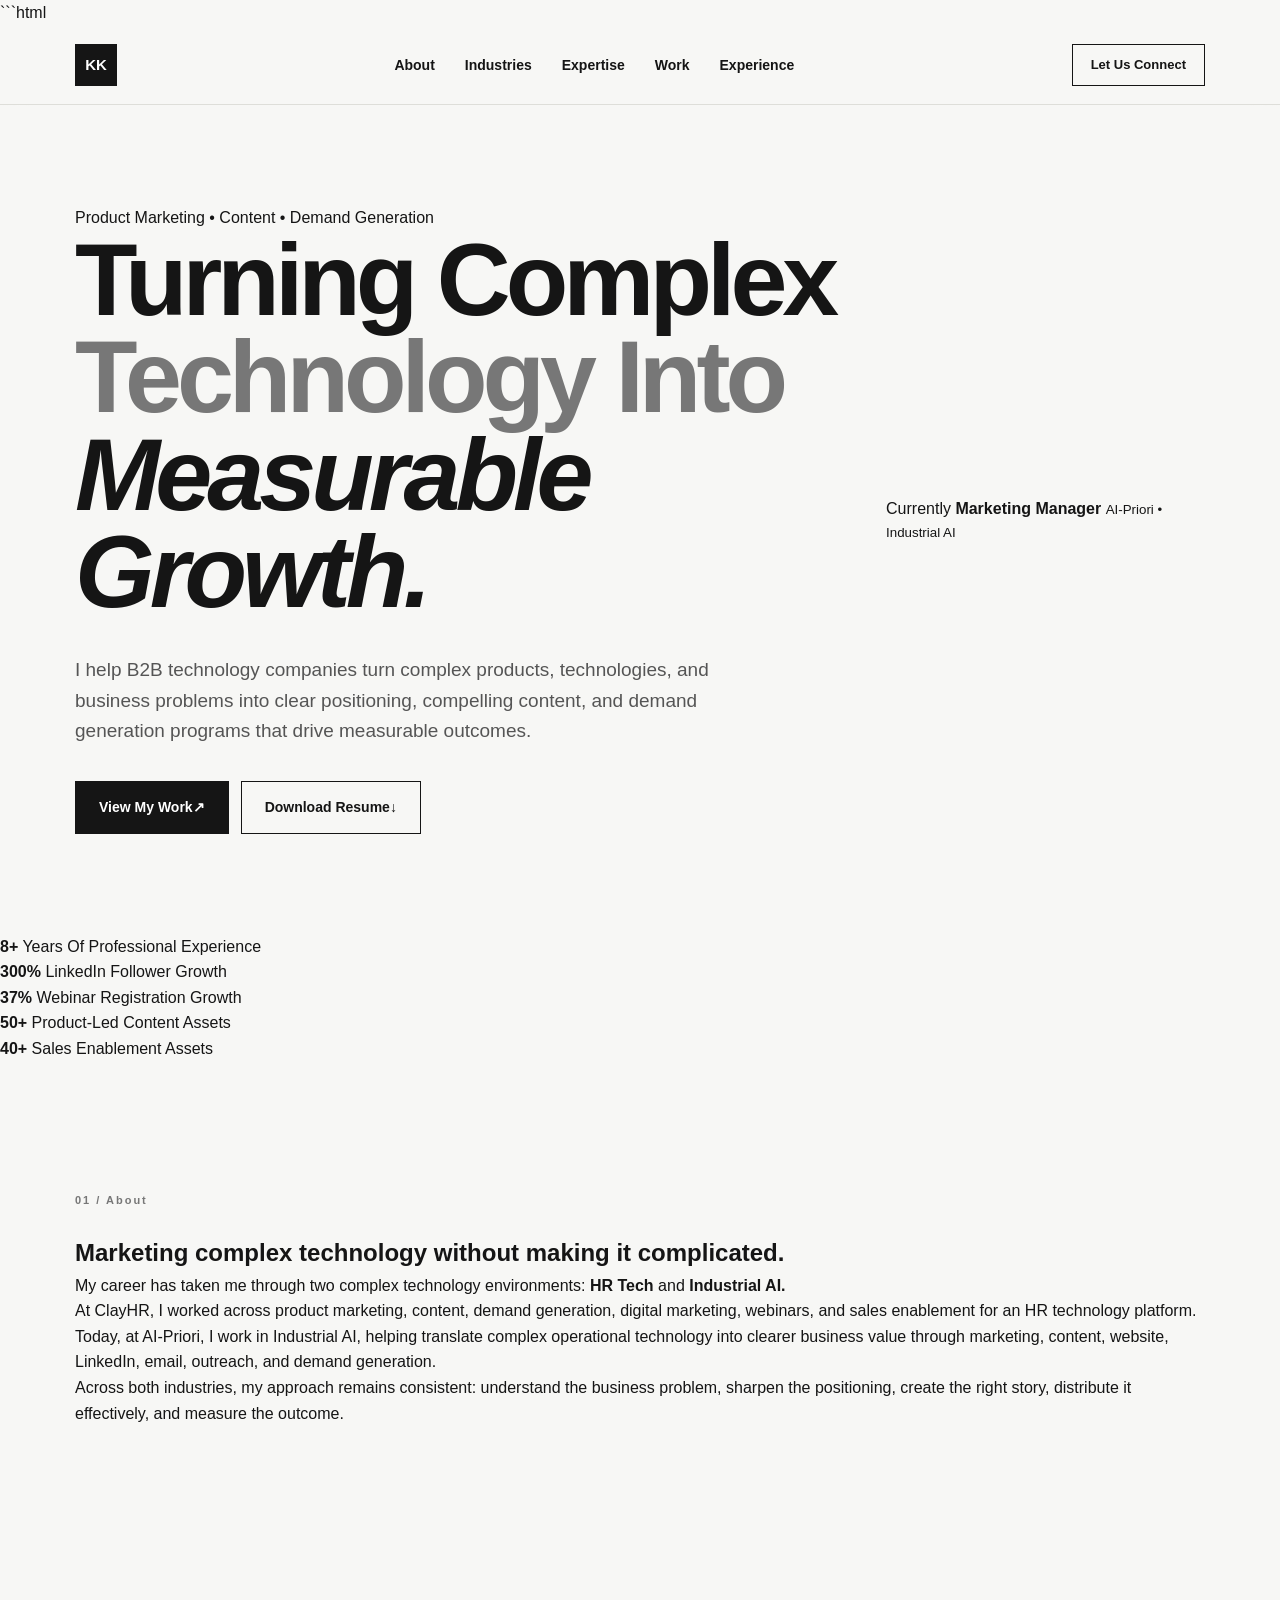
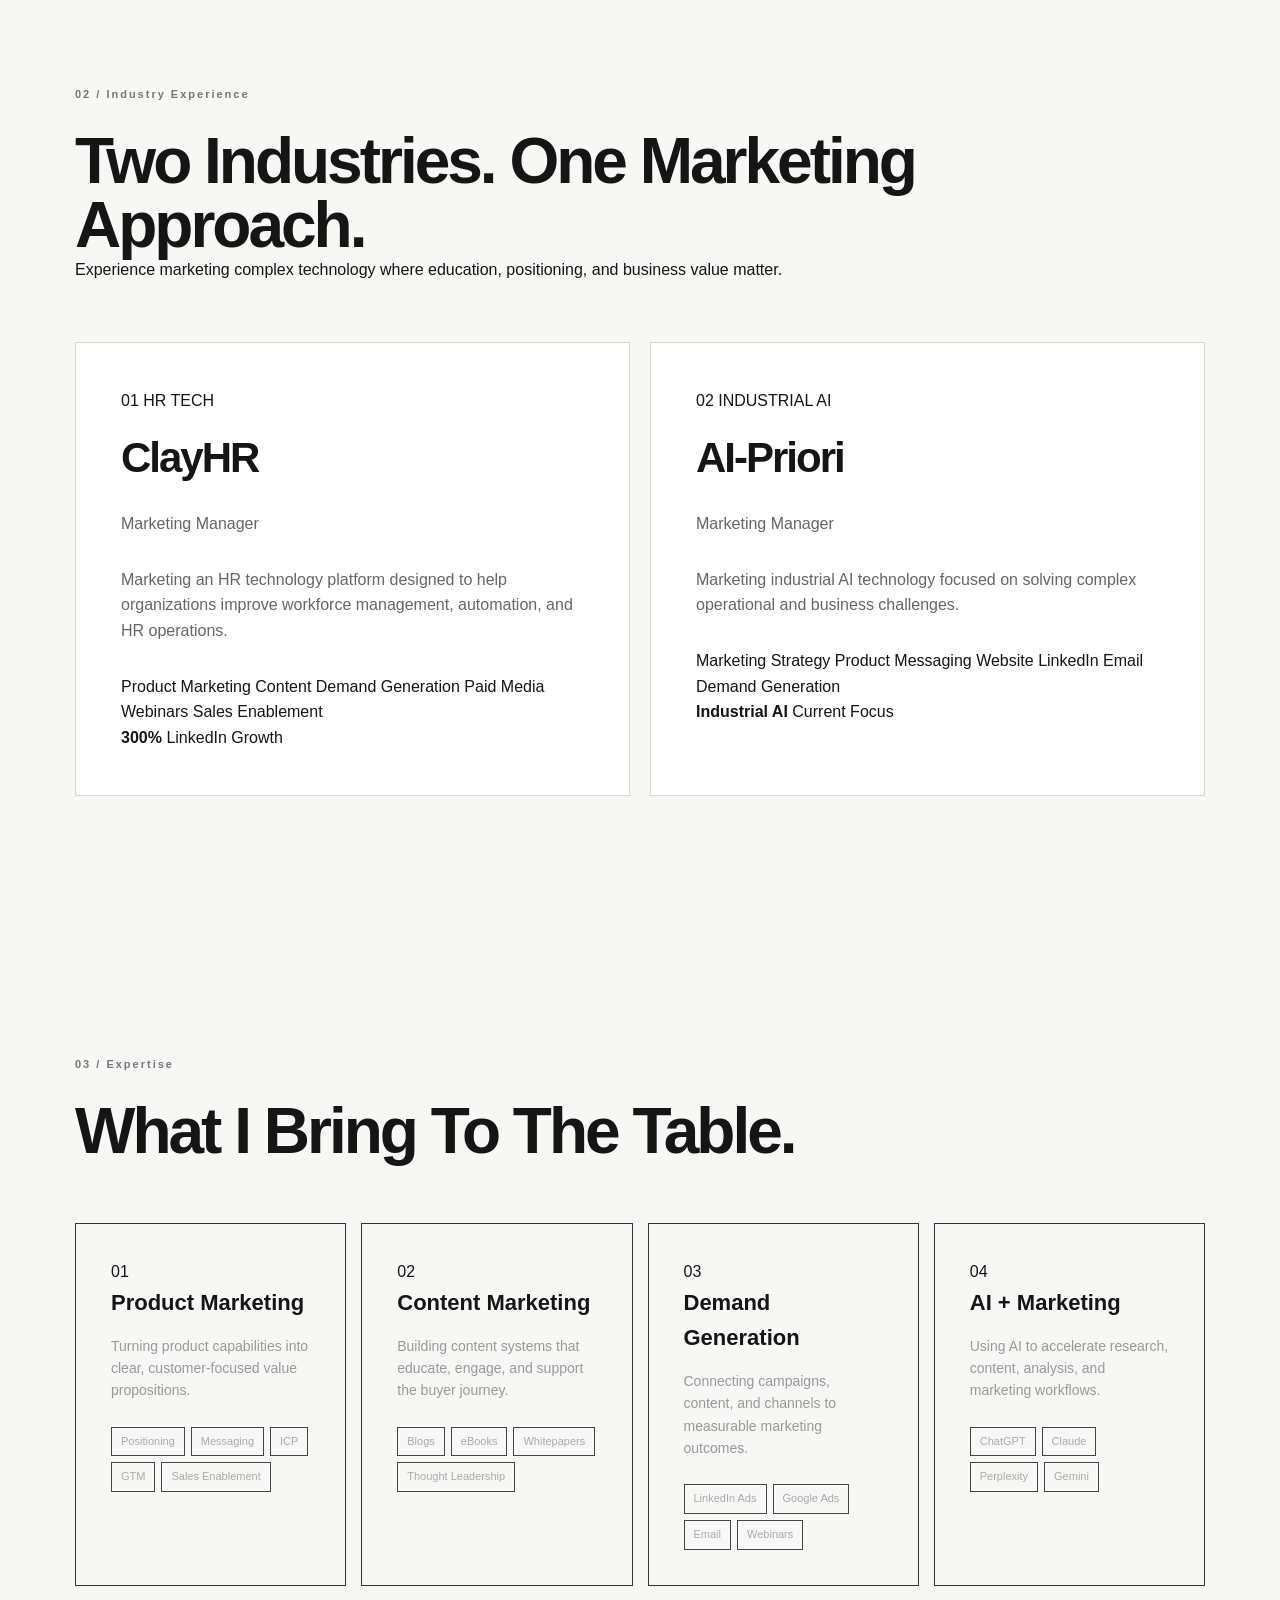
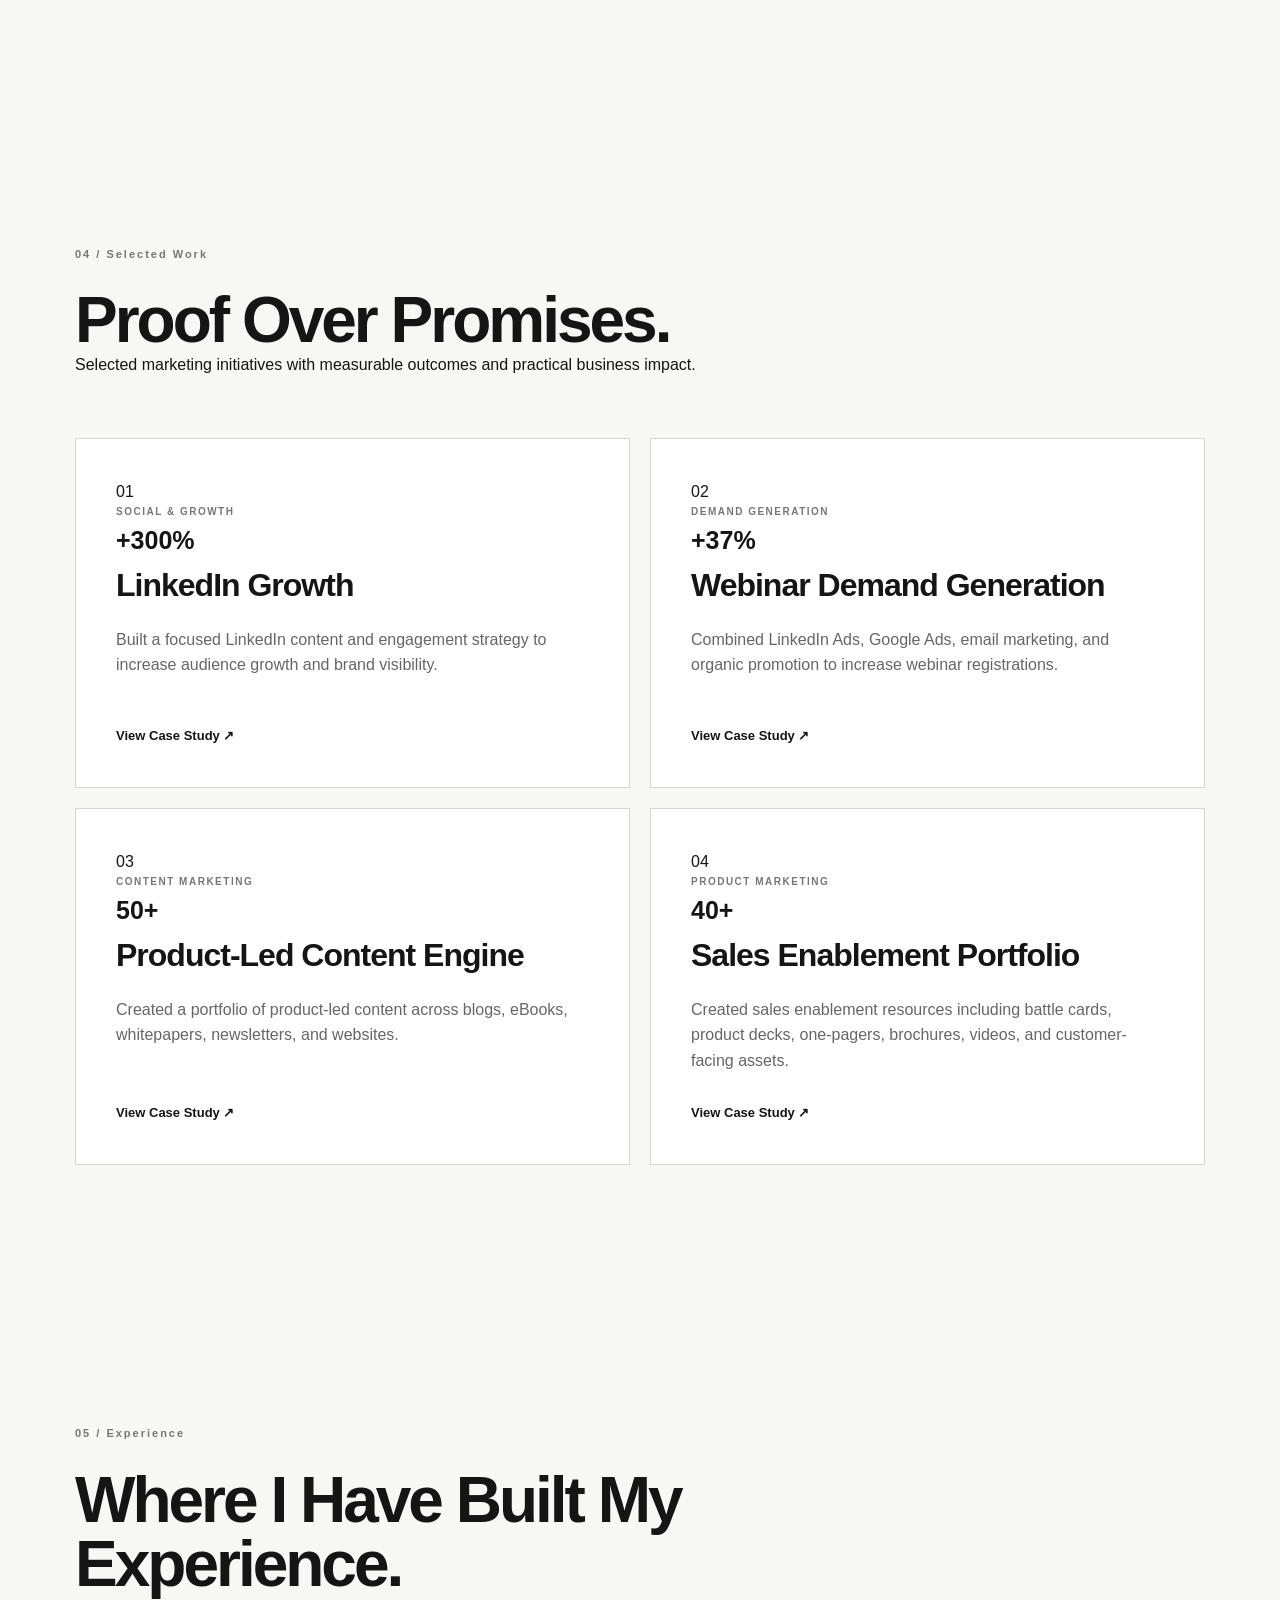
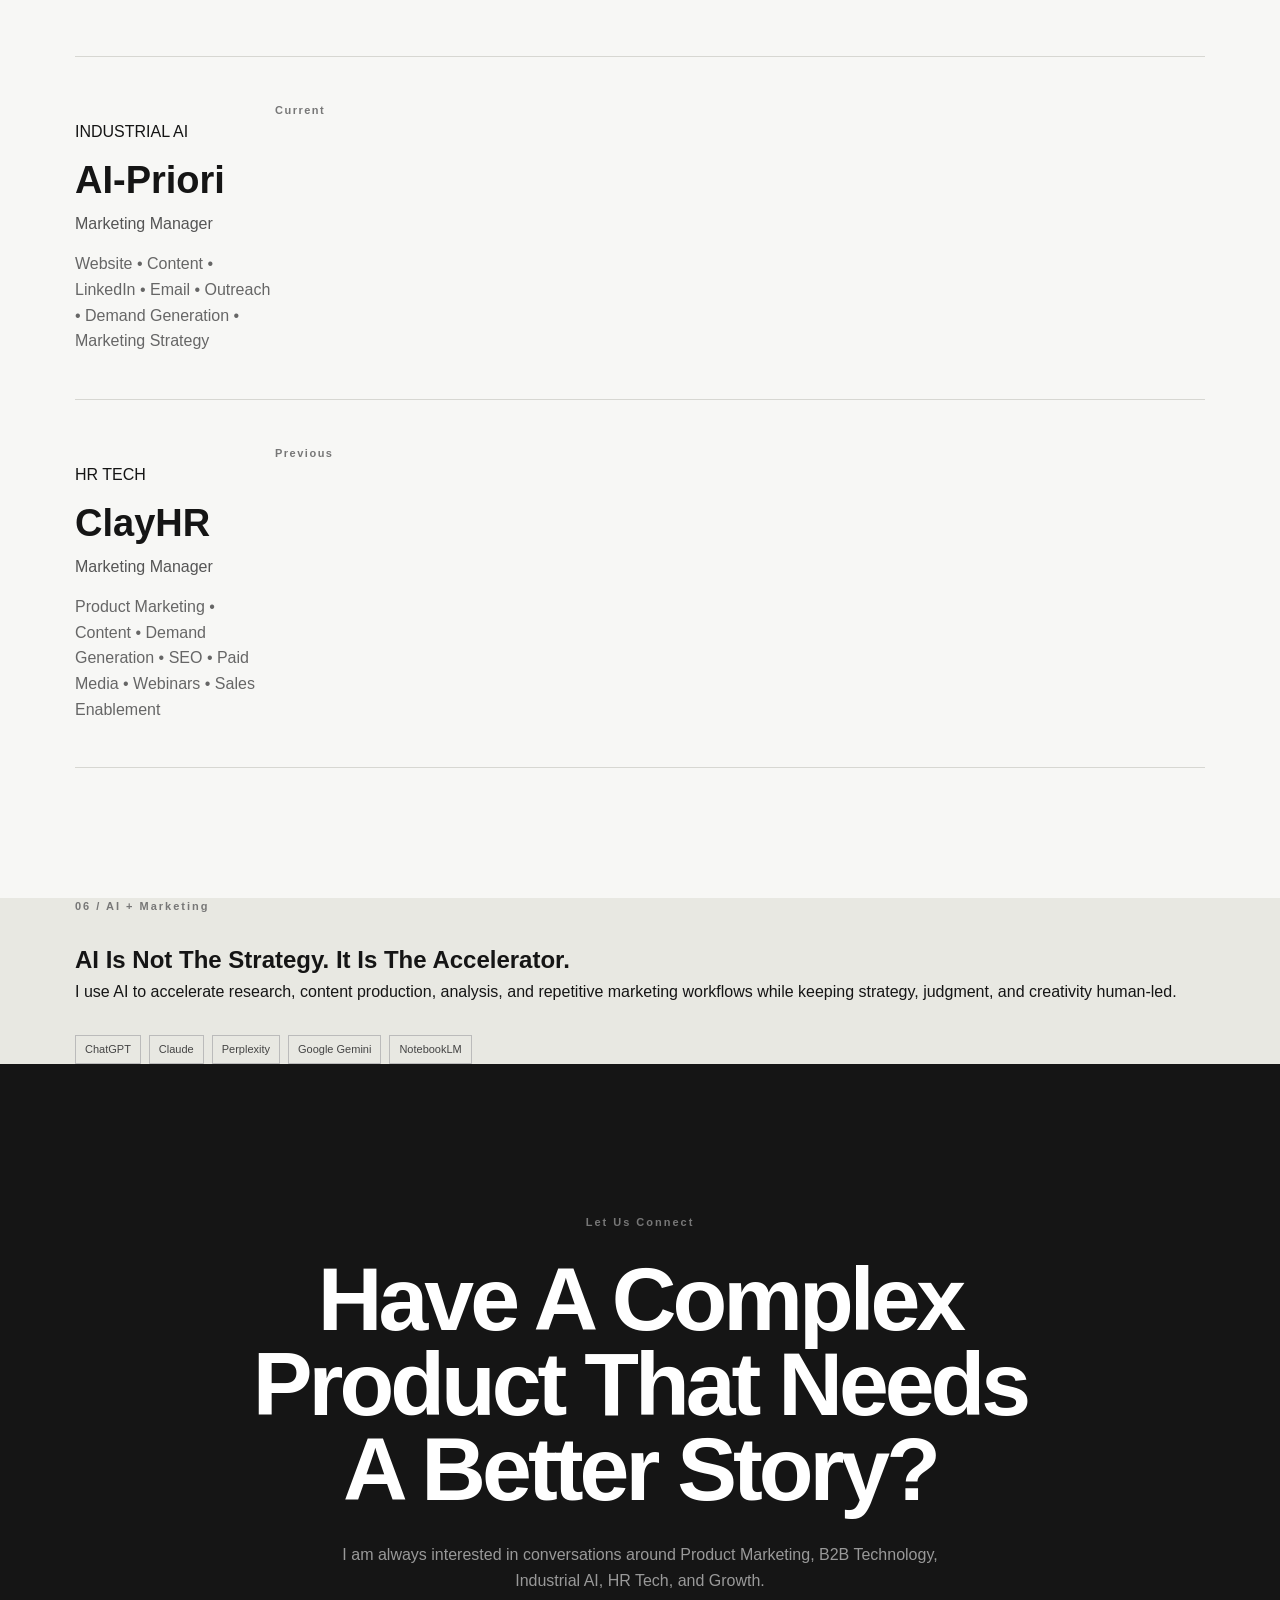
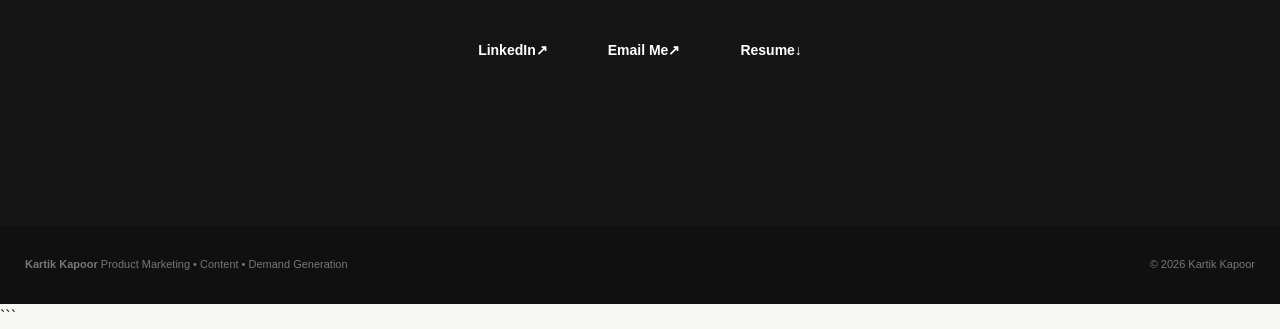
==== index.html @ 37efbfd5 "Update index.html" ====
```html
<!DOCTYPE html>
<html lang="en">

<head>

    <meta charset="UTF-8">

    <meta name="viewport" content="width=device-width, initial-scale=1.0">

    <meta name="description"
          content="Kartik Kapoor | Product Marketing, Content Marketing and Demand Generation across HR Tech and Industrial AI.">

    <meta name="keywords"
          content="Kartik Kapoor, Product Marketing, Content Marketing, Demand Generation, HR Tech, Industrial AI, B2B Marketing">

    <title>Kartik Kapoor | Product Marketing & Demand Generation</title>

    <link rel="stylesheet" href="style.css">

</head>


<body>


<!-- =========================
     NAVIGATION
========================= -->

<header class="navbar">

    <div class="nav-container">

        <a href="#home" class="logo">
            KK
        </a>


        <nav class="nav-links">

            <a href="#about">About</a>

            <a href="#industries">Industries</a>

            <a href="#expertise">Expertise</a>

            <a href="#work">Work</a>

            <a href="#experience">Experience</a>

        </nav>


        <a href="#contact" class="nav-button">
            Let Us Connect
        </a>

    </div>

</header>



<!-- =========================
     HERO
========================= -->

<main>


<section id="home" class="hero">

    <div class="hero-glow glow-one"></div>

    <div class="hero-glow glow-two"></div>


    <div class="hero-content">

        <div class="hero-badge">

            <span class="status-dot"></span>

            Product Marketing • Content • Demand Generation

        </div>


        <h1>

            Turning Complex
            <span>Technology Into</span>
            <em>Measurable Growth.</em>

        </h1>


        <p class="hero-description">

            I help B2B technology companies turn complex products,
            technologies, and business problems into clear positioning,
            compelling content, and demand generation programs that
            drive measurable outcomes.

        </p>


        <div class="hero-buttons">

            <a href="#work" class="button primary">

                View My Work
                <span>↗</span>

            </a>


            <a href="assets/Kartik-Kapoor-Resume.pdf"
               class="button secondary"
               target="_blank">

                Download Resume
                <span>↓</span>

            </a>

        </div>

    </div>


    <div class="hero-side-note">

        <span>Currently</span>

        <strong>Marketing Manager</strong>

        <small>AI-Priori • Industrial AI</small>

    </div>

</section>



<!-- =========================
     PROOF STRIP
========================= -->

<section class="proof-strip">

    <div class="proof-grid">


        <div class="proof-item">

            <strong>8+</strong>

            <span>Years Of Professional Experience</span>

        </div>


        <div class="proof-item highlight-blue">

            <strong>300%</strong>

            <span>LinkedIn Follower Growth</span>

        </div>


        <div class="proof-item highlight-coral">

            <strong>37%</strong>

            <span>Webinar Registration Growth</span>

        </div>


        <div class="proof-item highlight-teal">

            <strong>50+</strong>

            <span>Product-Led Content Assets</span>

        </div>


        <div class="proof-item">

            <strong>40+</strong>

            <span>Sales Enablement Assets</span>

        </div>

    </div>

</section>



<!-- =========================
     ABOUT
========================= -->

<section id="about" class="section about-section">

    <div class="section-label">

        01 / About

    </div>


    <div class="about-layout">


        <div class="about-heading">

            <h2>

                Marketing complex technology
                without making it complicated.

            </h2>

        </div>


        <div class="about-copy">

            <p class="large-copy">

                My career has taken me through two complex technology
                environments: <strong>HR Tech</strong> and
                <strong>Industrial AI.</strong>

            </p>


            <p>

                At ClayHR, I worked across product marketing, content,
                demand generation, digital marketing, webinars, and
                sales enablement for an HR technology platform.

            </p>


            <p>

                Today, at AI-Priori, I work in Industrial AI, helping
                translate complex operational technology into clearer
                business value through marketing, content, website,
                LinkedIn, email, outreach, and demand generation.

            </p>


            <p>

                Across both industries, my approach remains consistent:
                understand the business problem, sharpen the positioning,
                create the right story, distribute it effectively, and
                measure the outcome.

            </p>

        </div>

    </div>

</section>



<!-- =========================
     INDUSTRIES
========================= -->

<section id="industries" class="section industries-section">

    <div class="section-label">

        02 / Industry Experience

    </div>


    <div class="section-heading-row">

        <h2 class="section-title">

            Two Industries.
            One Marketing Approach.

        </h2>


        <p class="section-heading-copy">

            Experience marketing complex technology where education,
            positioning, and business value matter.

        </p>

    </div>


    <div class="industry-grid">


        <!-- HR TECH -->

        <article class="industry-card hr-card">


            <div class="industry-top">

                <span class="industry-number">
                    01
                </span>

                <span class="industry-type">
                    HR TECH
                </span>

            </div>


            <div class="industry-content">

                <h3>
                    ClayHR
                </h3>


                <p class="industry-role">
                    Marketing Manager
                </p>


                <p>

                    Marketing an HR technology platform designed to
                    help organizations improve workforce management,
                    automation, and HR operations.

                </p>


                <div class="industry-tags">

                    <span>Product Marketing</span>

                    <span>Content</span>

                    <span>Demand Generation</span>

                    <span>Paid Media</span>

                    <span>Webinars</span>

                    <span>Sales Enablement</span>

                </div>

            </div>


            <div class="industry-footer">

                <strong>300%</strong>

                <span>LinkedIn Growth</span>

            </div>

        </article>



        <!-- INDUSTRIAL AI -->

        <article class="industry-card ai-card">


            <div class="industry-top">

                <span class="industry-number">
                    02
                </span>

                <span class="industry-type">
                    INDUSTRIAL AI
                </span>

            </div>


            <div class="industry-content">

                <h3>
                    AI-Priori
                </h3>


                <p class="industry-role">
                    Marketing Manager
                </p>


                <p>

                    Marketing industrial AI technology focused on
                    solving complex operational and business challenges.

                </p>


                <div class="industry-tags">

                    <span>Marketing Strategy</span>

                    <span>Product Messaging</span>

                    <span>Website</span>

                    <span>LinkedIn</span>

                    <span>Email</span>

                    <span>Demand Generation</span>

                </div>

            </div>


            <div class="industry-footer">

                <strong>Industrial AI</strong>

                <span>Current Focus</span>

            </div>

        </article>

    </div>

</section>



<!-- =========================
     EXPERTISE
========================= -->

<section id="expertise" class="section expertise-section">


    <div class="section-label">

        03 / Expertise

    </div>


    <h2 class="section-title">

        What I Bring To The Table.

    </h2>


    <div class="expertise-grid">


        <article class="expertise-card">

            <div class="expertise-icon blue-icon">
                01
            </div>


            <h3>
                Product Marketing
            </h3>


            <p>

                Turning product capabilities into clear,
                customer-focused value propositions.

            </p>


            <div class="tags">

                <span>Positioning</span>

                <span>Messaging</span>

                <span>ICP</span>

                <span>GTM</span>

                <span>Sales Enablement</span>

            </div>

        </article>



        <article class="expertise-card">

            <div class="expertise-icon teal-icon">
                02
            </div>


            <h3>
                Content Marketing
            </h3>


            <p>

                Building content systems that educate,
                engage, and support the buyer journey.

            </p>


            <div class="tags">

                <span>Blogs</span>

                <span>eBooks</span>

                <span>Whitepapers</span>

                <span>Thought Leadership</span>

            </div>

        </article>



        <article class="expertise-card">

            <div class="expertise-icon coral-icon">
                03
            </div>


            <h3>
                Demand Generation
            </h3>


            <p>

                Connecting campaigns, content, and channels
                to measurable marketing outcomes.

            </p>


            <div class="tags">

                <span>LinkedIn Ads</span>

                <span>Google Ads</span>

                <span>Email</span>

                <span>Webinars</span>

            </div>

        </article>



        <article class="expertise-card">

            <div class="expertise-icon purple-icon">
                04
            </div>


            <h3>
                AI + Marketing
            </h3>


            <p>

                Using AI to accelerate research, content,
                analysis, and marketing workflows.

            </p>


            <div class="tags">

                <span>ChatGPT</span>

                <span>Claude</span>

                <span>Perplexity</span>

                <span>Gemini</span>

            </div>

        </article>

    </div>

</section>



<!-- =========================
     FEATURED WORK
========================= -->

<section id="work" class="section work-section">


    <div class="section-label">

        04 / Selected Work

    </div>


    <div class="section-heading-row">

        <h2 class="section-title">

            Proof Over Promises.

        </h2>


        <p class="section-heading-copy">

            Selected marketing initiatives with measurable
            outcomes and practical business impact.

        </p>

    </div>


    <div class="work-grid">


        <!-- CASE STUDY 1 -->

        <article class="work-card blue-card">

            <div class="work-number">
                01
            </div>


            <div class="work-category">
                SOCIAL & GROWTH
            </div>


            <div class="work-result">
                +300%
            </div>


            <h3>
                LinkedIn Growth
            </h3>


            <p>

                Built a focused LinkedIn content and engagement
                strategy to increase audience growth and brand visibility.

            </p>


            <a href="case-studies/linkedin-growth.html"
               class="card-link">

                View Case Study
                <span>↗</span>

            </a>

        </article>



        <!-- CASE STUDY 2 -->

        <article class="work-card coral-card">

            <div class="work-number">
                02
            </div>


            <div class="work-category">
                DEMAND GENERATION
            </div>


            <div class="work-result">
                +37%
            </div>


            <h3>
                Webinar Demand Generation
            </h3>


            <p>

                Combined LinkedIn Ads, Google Ads, email marketing,
                and organic promotion to increase webinar registrations.

            </p>


            <a href="case-studies/demand-generation.html"
               class="card-link">

                View Case Study
                <span>↗</span>

            </a>

        </article>



        <!-- CASE STUDY 3 -->

        <article class="work-card teal-card">

            <div class="work-number">
                03
            </div>


            <div class="work-category">
                CONTENT MARKETING
            </div>


            <div class="work-result">
                50+
            </div>


            <h3>
                Product-Led Content Engine
            </h3>


            <p>

                Created a portfolio of product-led content across
                blogs, eBooks, whitepapers, newsletters, and websites.

            </p>


            <a href="case-studies/content-marketing.html"
               class="card-link">

                View Case Study
                <span>↗</span>

            </a>

        </article>



        <!-- CASE STUDY 4 -->

        <article class="work-card purple-card">

            <div class="work-number">
                04
            </div>


            <div class="work-category">
                PRODUCT MARKETING
            </div>


            <div class="work-result">
                40+
            </div>


            <h3>
                Sales Enablement Portfolio
            </h3>


            <p>

                Created sales enablement resources including
                battle cards, product decks, one-pagers,
                brochures, videos, and customer-facing assets.

            </p>


            <a href="case-studies/product-marketing.html"
               class="card-link">

                View Case Study
                <span>↗</span>

            </a>

        </article>

    </div>

</section>



<!-- =========================
     EXPERIENCE
========================= -->

<section id="experience" class="section experience-section">


    <div class="section-label">

        05 / Experience

    </div>


    <h2 class="section-title">

        Where I Have Built My Experience.

    </h2>


    <div class="timeline">


        <div class="timeline-item">


            <div class="timeline-marker">
                <span></span>
            </div>


            <div class="timeline-date">
                Current
            </div>


            <div class="timeline-content">

                <span class="timeline-industry">
                    INDUSTRIAL AI
                </span>


                <h3>
                    AI-Priori
                </h3>


                <h4>
                    Marketing Manager
                </h4>


                <p>

                    Website • Content • LinkedIn • Email • Outreach •
                    Demand Generation • Marketing Strategy

                </p>

            </div>

        </div>



        <div class="timeline-item">


            <div class="timeline-marker">
                <span></span>
            </div>


            <div class="timeline-date">
                Previous
            </div>


            <div class="timeline-content">

                <span class="timeline-industry">
                    HR TECH
                </span>


                <h3>
                    ClayHR
                </h3>


                <h4>
                    Marketing Manager
                </h4>


                <p>

                    Product Marketing • Content • Demand Generation •
                    SEO • Paid Media • Webinars • Sales Enablement

                </p>

            </div>

        </div>

    </div>

</section>



<!-- =========================
     AI
========================= -->

<section class="ai-section">


    <div class="ai-inner">


        <div class="section-label">

            06 / AI + Marketing

        </div>


        <div class="ai-layout">


            <h2>

                AI Is Not The Strategy.
                It Is The Accelerator.

            </h2>


            <div>

                <p>

                    I use AI to accelerate research, content production,
                    analysis, and repetitive marketing workflows while
                    keeping strategy, judgment, and creativity human-led.

                </p>


                <div class="ai-tools">

                    <span>ChatGPT</span>

                    <span>Claude</span>

                    <span>Perplexity</span>

                    <span>Google Gemini</span>

                    <span>NotebookLM</span>

                </div>

            </div>

        </div>

    </div>

</section>



<!-- =========================
     CONTACT
========================= -->

<section id="contact" class="contact-section">


    <div class="contact-orb"></div>


    <div class="contact-content">


        <div class="section-label">

            Let Us Connect

        </div>


        <h2>

            Have A Complex Product
            That Needs A Better Story?

        </h2>


        <p>

            I am always interested in conversations around
            Product Marketing, B2B Technology, Industrial AI,
            HR Tech, and Growth.

        </p>


        <div class="contact-buttons">


            <a
                href="https://www.linkedin.com/in/kartik-kapoor-kk/"
                target="_blank"
                class="button light-button">

                LinkedIn
                <span>↗</span>

            </a>


            <a
                href="mailto:YOUR_EMAIL@example.com"
                class="button outline-light-button">

                Email Me
                <span>↗</span>

            </a>


            <a
                href="assets/Kartik-Kapoor-Resume.pdf"
                target="_blank"
                class="button outline-light-button">

                Resume
                <span>↓</span>

            </a>

        </div>

    </div>

</section>


</main>



<!-- =========================
     FOOTER
========================= -->

<footer>

    <div>

        <strong>
            Kartik Kapoor
        </strong>

        <span>
            Product Marketing • Content • Demand Generation
        </span>

    </div>


    <div>

        © 2026 Kartik Kapoor

    </div>

</footer>


<script src="script.js"></script>


</body>

</html>
```
---- style.css ----
/* =========================
   RESET
========================= */

* {
    margin: 0;
    padding: 0;
    box-sizing: border-box;
}

html {
    scroll-behavior: smooth;
}

body {
    font-family: Arial, Helvetica, sans-serif;
    background: #f7f7f5;
    color: #151515;
    line-height: 1.6;
}

a {
    text-decoration: none;
    color: inherit;
}

strong {
    font-weight: 700;
}


/* =========================
   NAVIGATION
========================= */

.navbar {
    position: sticky;
    top: 0;
    z-index: 1000;
    background: rgba(247, 247, 245, 0.94);
    backdrop-filter: blur(14px);
    border-bottom: 1px solid #deded9;
}

.nav-container {
    max-width: 1180px;
    margin: auto;
    padding: 18px 25px;

    display: flex;
    align-items: center;
    justify-content: space-between;
}

.logo {
    width: 42px;
    height: 42px;

    display: flex;
    align-items: center;
    justify-content: center;

    background: #151515;
    color: white;

    font-weight: 800;
    font-size: 15px;
}

.nav-links {
    display: flex;
    gap: 30px;
}

.nav-links a {
    font-size: 14px;
    font-weight: 600;
}

.nav-links a:hover {
    opacity: 0.55;
}

.nav-button {
    border: 1px solid #151515;
    padding: 10px 18px;

    font-size: 13px;
    font-weight: 700;

    transition: 0.25s;
}

.nav-button:hover {
    background: #151515;
    color: white;
}


/* =========================
   HERO
========================= */

.hero {
    min-height: 760px;

    display: flex;
    align-items: center;

    max-width: 1180px;
    margin: auto;
    padding: 100px 25px;
}

.hero-content {
    max-width: 900px;
}

.eyebrow {
    font-size: 12px;
    letter-spacing: 2px;
    font-weight: 800;
    margin-bottom: 25px;
}

.hero h1 {
    font-size: clamp(55px, 8vw, 105px);
    line-height: 0.95;
    letter-spacing: -5px;
    font-weight: 800;
    max-width: 1000px;
}

.hero h1 span {
    display: block;
    color: #777;
}

.hero-description {
    max-width: 650px;
    margin-top: 35px;

    font-size: 19px;
    color: #555;
}

.hero-buttons {
    display: flex;
    gap: 12px;
    margin-top: 35px;
}


/* =========================
   BUTTONS
========================= */

.button {
    display: inline-flex;

    align-items: center;
    justify-content: center;

    padding: 14px 23px;

    font-size: 14px;
    font-weight: 700;

    border: 1px solid #151515;

    transition: 0.25s;
}

.button.primary {
    background: #151515;
    color: white;
}

.button.primary:hover {
    transform: translateY(-3px);
}

.button.secondary {
    background: transparent;
}

.button.secondary:hover {
    background: #151515;
    color: white;
}


/* =========================
   METRICS
========================= */

.metrics {
    max-width: 1180px;
    margin: auto;

    padding: 60px 25px;

    display: grid;
    grid-template-columns: repeat(4, 1fr);

    border-top: 1px solid #d9d9d4;
    border-bottom: 1px solid #d9d9d4;
}

.metric {
    padding: 10px 30px;

    border-right: 1px solid #d9d9d4;
}

.metric:last-child {
    border-right: none;
}

.metric strong {
    display: block;

    font-size: 48px;
    letter-spacing: -2px;
}

.metric span {
    color: #666;
    font-size: 13px;
    line-height: 1.3;
}


/* =========================
   SECTIONS
========================= */

.section {
    max-width: 1180px;
    margin: auto;
    padding: 130px 25px;
}

.section-label {
    font-size: 11px;
    font-weight: 800;
    letter-spacing: 2px;
    color: #777;
    margin-bottom: 25px;
}

.section-title {
    font-size: clamp(40px, 5vw, 70px);
    line-height: 1;
    letter-spacing: -3px;

    max-width: 850px;
}


/* =========================
   ABOUT
========================= */

.about-content {
    max-width: 750px;
    margin-left: auto;
}

.about-content h2 {
    font-size: 34px;
    line-height: 1.15;
    margin-bottom: 30px;
}

.about-content p {
    margin-bottom: 20px;
    color: #555;
    font-size: 17px;
}


/* =========================
   INDUSTRIES
========================= */

.industry-grid {
    margin-top: 60px;

    display: grid;
    grid-template-columns: repeat(2, 1fr);

    gap: 20px;
}

.industry-card {
    padding: 45px;

    border: 1px solid #d7d7d2;

    background: white;

    transition: 0.3s;
}

.industry-card:hover {
    transform: translateY(-7px);
}

.industry-card.featured {
    background: #151515;
    color: white;
}

.card-number {
    font-size: 12px;
    margin-bottom: 50px;
    opacity: 0.5;
}

.card-category {
    font-size: 11px;
    letter-spacing: 2px;
    font-weight: 800;
}

.industry-card h3 {
    font-size: 42px;
    margin: 10px 0 20px;
    letter-spacing: -2px;
}

.industry-card p {
    color: #666;
    margin-bottom: 30px;
}

.industry-card.featured p {
    color: #aaa;
}

.industry-card ul {
    list-style: none;
}

.industry-card li {
    padding: 9px 0;
    border-top: 1px solid #ddd;
    font-size: 14px;
}

.industry-card.featured li {
    border-color: #444;
}


/* =========================
   DARK SECTION
========================= */

.dark-section {
    max-width: none;
    background: #151515;
    color: white;

    padding-left: max(25px, calc((100vw - 1130px) / 2));
    padding-right: max(25px, calc((100vw - 1130px) / 2));
}

.dark-section .section-label {
    color: #888;
}

.expertise-grid {
    margin-top: 60px;

    display: grid;
    grid-template-columns: repeat(4, 1fr);

    gap: 15px;
}

.expertise-card {
    border: 1px solid #333;
    padding: 35px;

    min-height: 320px;

    transition: 0.3s;
}

.expertise-card:hover {
    background: #202020;
    transform: translateY(-5px);
}

.icon {
    font-size: 25px;
    margin-bottom: 40px;
}

.expertise-card h3 {
    font-size: 22px;
    margin-bottom: 15px;
}

.expertise-card p {
    color: #999;
    font-size: 14px;
}

.tags {
    display: flex;
    flex-wrap: wrap;
    gap: 6px;
    margin-top: 25px;
}

.tags span,
.ai-tools span {
    border: 1px solid #444;
    padding: 5px 9px;

    font-size: 11px;
    color: #aaa;
}


/* =========================
   WORK
========================= */

.section-intro {
    margin-top: 25px;
    max-width: 600px;
    color: #666;
}

.work-grid {
    margin-top: 60px;

    display: grid;
    grid-template-columns: repeat(2, 1fr);

    gap: 20px;
}

.work-card {
    background: white;

    border: 1px solid #d7d7d2;

    padding: 40px;

    min-height: 350px;

    display: flex;
    flex-direction: column;

    transition: 0.3s;
}

.work-card:hover {
    transform: translateY(-7px);
}

.work-top {
    display: flex;
    justify-content: space-between;
    align-items: center;

    margin-bottom: 60px;
}

.work-category {
    font-size: 10px;
    letter-spacing: 1.5px;
    font-weight: 800;
    color: #777;
}

.work-result {
    font-size: 25px;
    font-weight: 800;
}

.work-card h3 {
    font-size: 32px;
    letter-spacing: -1px;
}

.work-card p {
    color: #666;
    margin-top: 15px;
    max-width: 500px;
}

.work-card a {
    margin-top: auto;
    padding-top: 30px;

    font-size: 13px;
    font-weight: 800;
}

.work-card a:hover {
    opacity: 0.55;
}


/* =========================
   TIMELINE
========================= */

.timeline {
    margin-top: 60px;
    border-top: 1px solid #d7d7d2;
}

.timeline-item {
    display: grid;
    grid-template-columns: 200px 1fr;

    padding: 45px 0;

    border-bottom: 1px solid #d7d7d2;
}

.timeline-date {
    font-size: 11px;
    font-weight: 800;
    letter-spacing: 1.5px;
    color: #777;
}

.timeline-content > p:first-child {
    font-size: 11px;
    letter-spacing: 2px;
    font-weight: 800;
    color: #777;
}

.timeline-content h3 {
    font-size: 38px;
    margin-top: 5px;
}

.timeline-content h4 {
    font-size: 16px;
    font-weight: 500;
    color: #555;
}

.timeline-content p:last-child {
    margin-top: 15px;
    color: #666;
}


/* =========================
   AI
========================= */

.ai-section {
    background: #e8e8e2;
    max-width: none;

    padding-left: max(25px, calc((100vw - 1130px) / 2));
    padding-right: max(25px, calc((100vw - 1130px) / 2));
}

.ai-content {
    display: grid;
    grid-template-columns: 1fr 1fr;

    gap: 100px;

    margin-top: 50px;
}

.ai-content h2 {
    font-size: 55px;
    line-height: 1;
    letter-spacing: -3px;
}

.ai-content p {
    color: #555;
    font-size: 18px;
}

.ai-tools {
    display: flex;
    flex-wrap: wrap;
    gap: 8px;

    margin-top: 30px;
}

.ai-tools span {
    border-color: #bbb;
    color: #444;
}


/* =========================
   CONTACT
========================= */

.contact-section {
    background: #151515;
    color: white;

    padding: 150px 25px;

    text-align: center;
}

.contact-content {
    max-width: 850px;
    margin: auto;
}

.contact-content .eyebrow {
    color: #888;
}

.contact-content h2 {
    font-size: clamp(50px, 7vw, 90px);
    line-height: 0.95;
    letter-spacing: -4px;
}

.contact-content > p {
    max-width: 600px;
    margin: 30px auto;

    color: #999;
}

.contact-buttons {
    display: flex;
    justify-content: center;
    gap: 12px;
}

.contact-section .button.secondary {
    color: white;
    border-color: #555;
}


/* =========================
   FOOTER
========================= */

footer {
    background: #101010;
    color: #777;

    padding: 30px 25px;

    display: flex;
    justify-content: space-between;

    font-size: 11px;
}


/* =========================
   RESPONSIVE
========================= */

@media (max-width: 900px) {

    .nav-links {
        display: none;
    }

    .hero {
        min-height: 650px;
    }

    .hero h1 {
        font-size: 65px;
    }

    .metrics {
        grid-template-columns: repeat(2, 1fr);
    }

    .metric {
        margin-bottom: 30px;
    }

    .industry-grid,
    .work-grid {
        grid-template-columns: 1fr;
    }

    .expertise-grid {
        grid-template-columns: repeat(2, 1fr);
    }

    .ai-content {
        grid-template-columns: 1fr;
        gap: 40px;
    }

}


@media (max-width: 600px) {

    .nav-button {
        display: none;
    }

    .hero {
        padding-top: 70px;
    }

    .hero h1 {
        font-size: 52px;
        letter-spacing: -3px;
    }

    .hero-description {
        font-size: 17px;
    }

    .hero-buttons {
        flex-direction: column;
        align-items: stretch;
    }

    .metrics {
        grid-template-columns: 1fr 1fr;
        padding: 40px 15px;
    }

    .metric {
        padding: 10px 15px;
        border-right: none;
    }

    .metric strong {
        font-size: 36px;
    }

    .section {
        padding: 90px 20px;
    }

    .section-title {
        font-size: 45px;
    }

    .industry-card,
    .work-card {
        padding: 30px;
    }

    .expertise-grid {
        grid-template-columns: 1fr;
    }

    .timeline-item {
        grid-template-columns: 1fr;
        gap: 15px;
    }

    .ai-content h2 {
        font-size: 45px;
    }

    .contact-content h2 {
        font-size: 52px;
    }

    .contact-buttons {
        flex-direction: column;
    }

    footer {
        flex-direction: column;
        gap: 10px;
    }

}
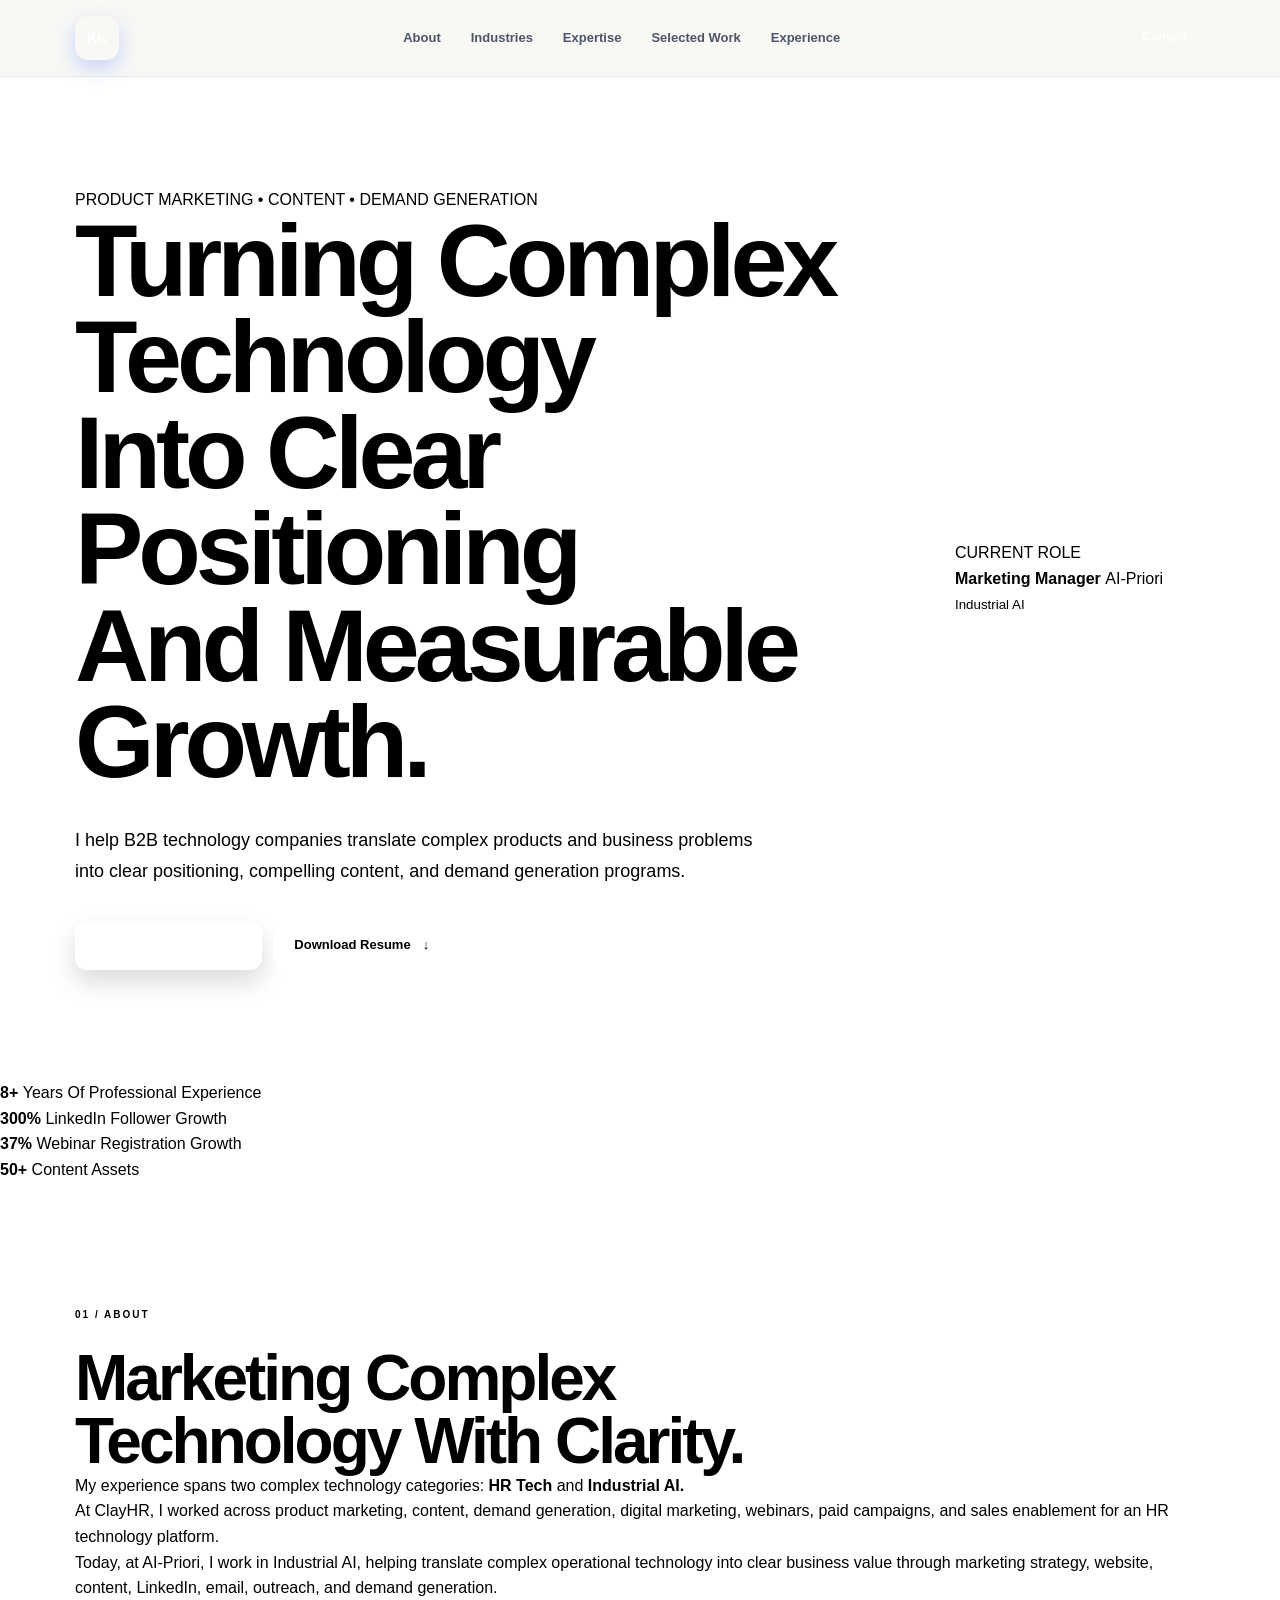
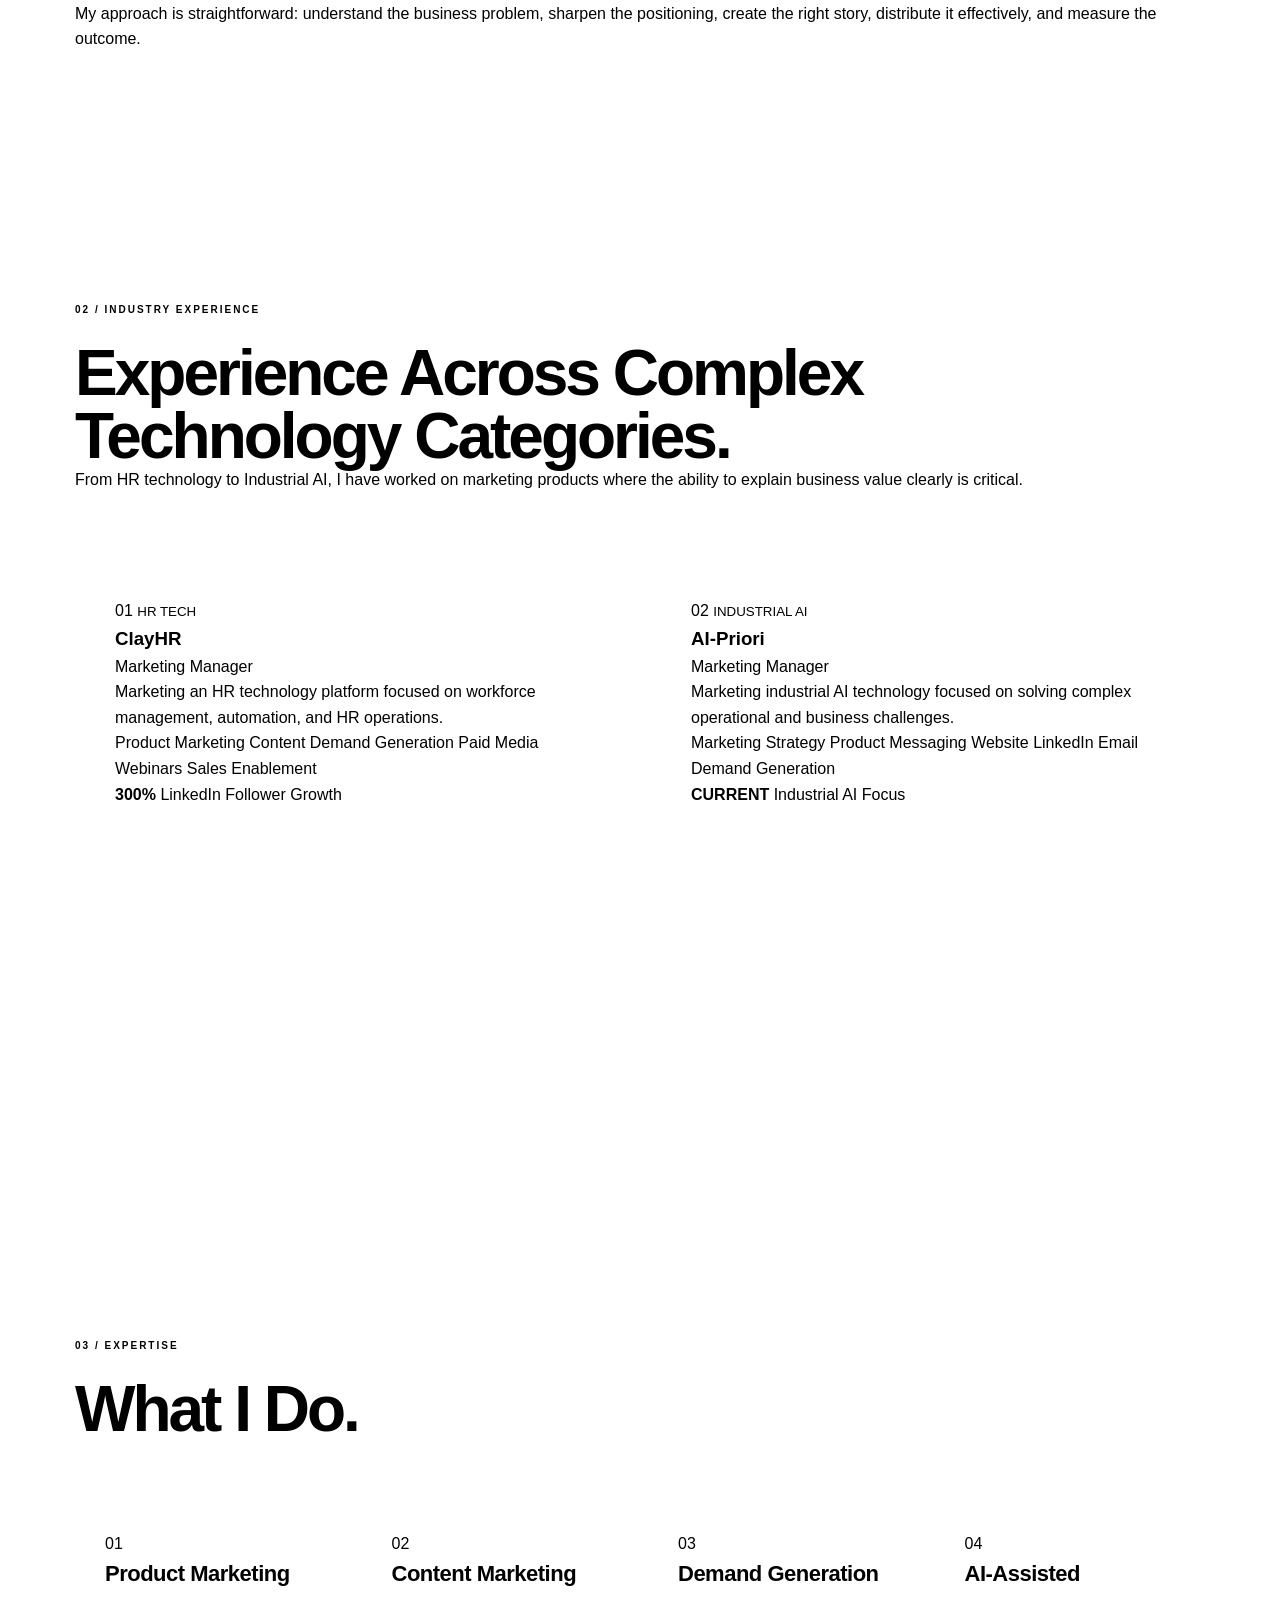
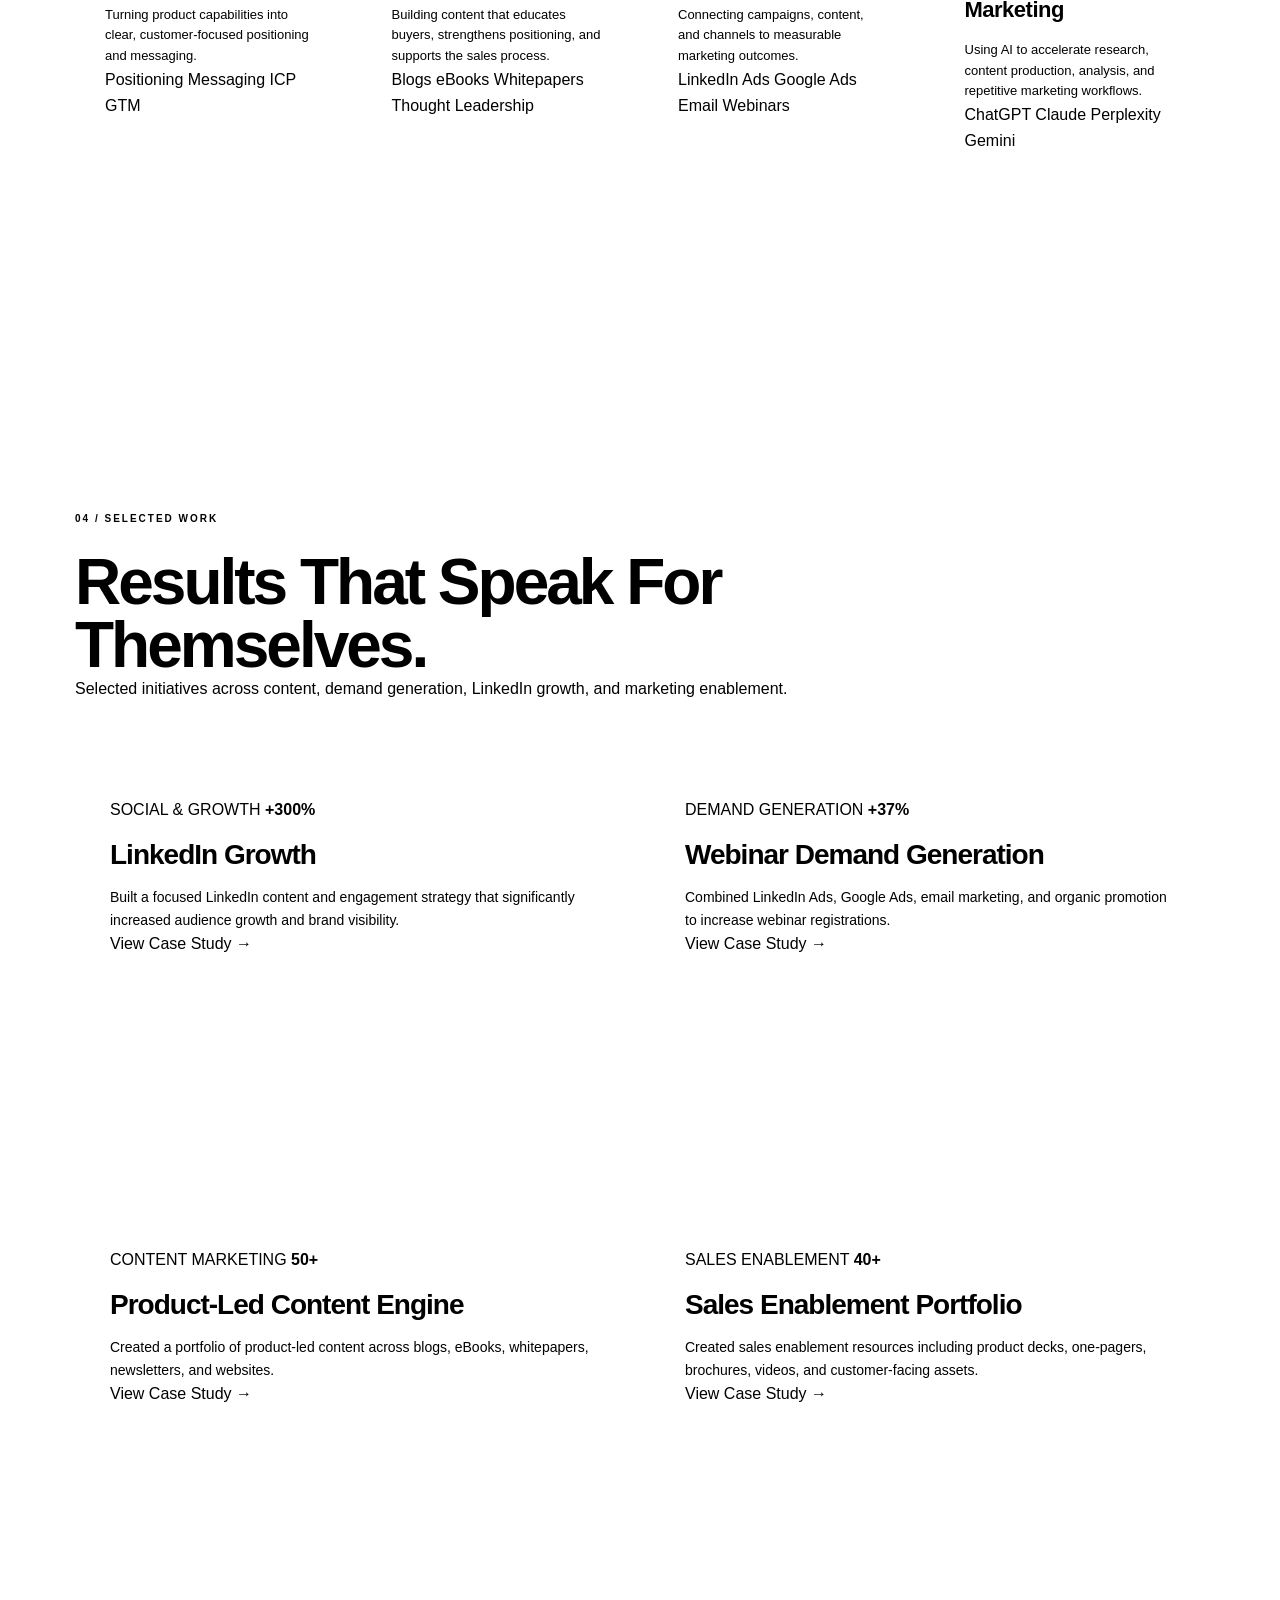
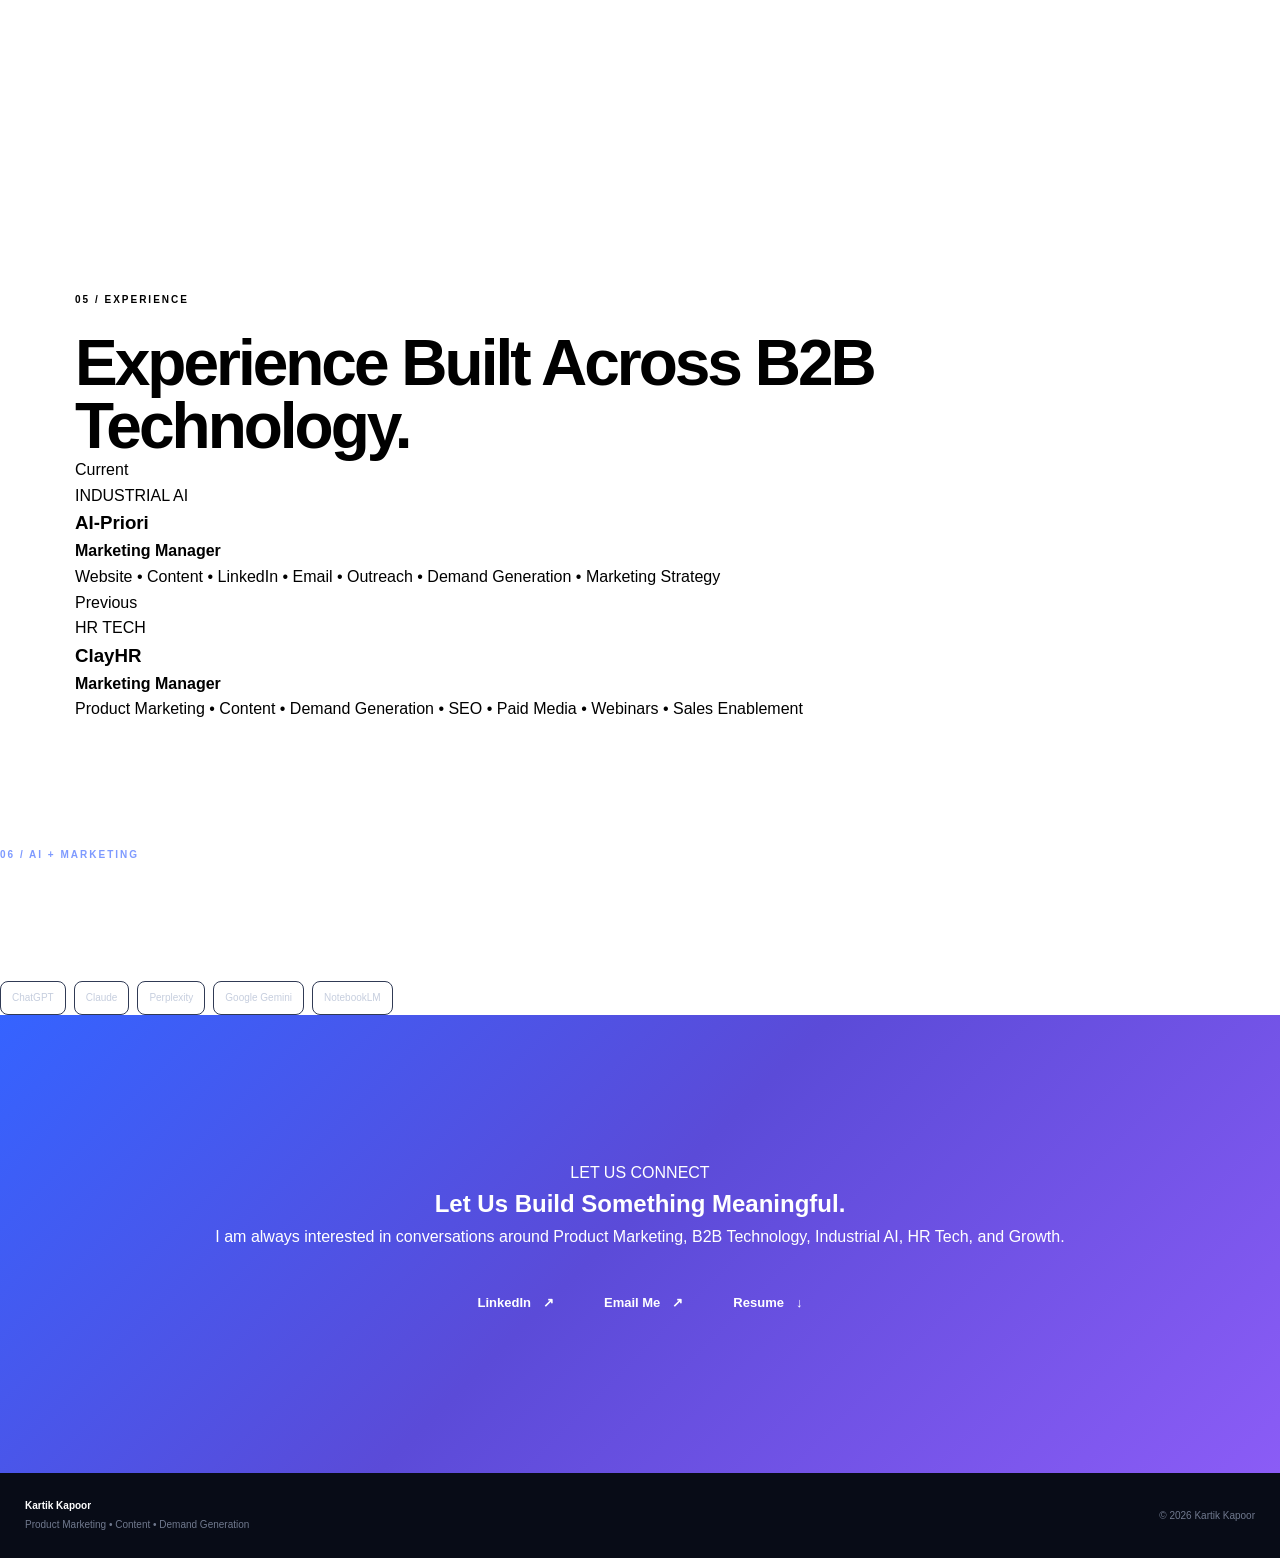
==== commit 72cd2aa6: "Update index.html" ====
--- a/index.html
+++ b/index.html
@@ -1,4 +1,3 @@
-```html
 <!DOCTYPE html>
 <html lang="en">
 
@@ -11,9 +10,6 @@
     <meta name="description"
           content="Kartik Kapoor | Product Marketing, Content Marketing and Demand Generation across HR Tech and Industrial AI.">
 
-    <meta name="keywords"
-          content="Kartik Kapoor, Product Marketing, Content Marketing, Demand Generation, HR Tech, Industrial AI, B2B Marketing">
-
     <title>Kartik Kapoor | Product Marketing & Demand Generation</title>
 
     <link rel="stylesheet" href="style.css">
@@ -24,9 +20,7 @@
 <body>
 
 
-<!-- =========================
-     NAVIGATION
-========================= -->
+<!-- Navigation -->
 
 <header class="navbar">
 
@@ -45,7 +39,7 @@
 
             <a href="#expertise">Expertise</a>
 
-            <a href="#work">Work</a>
+            <a href="#work">Selected Work</a>
 
             <a href="#experience">Experience</a>
 
@@ -53,7 +47,7 @@
 
 
         <a href="#contact" class="nav-button">
-            Let Us Connect
+            Contact
         </a>
 
     </div>
@@ -62,46 +56,35 @@
 
 
 
-<!-- =========================
-     HERO
-========================= -->
+<!-- Hero -->
 
 <main>
 
 
 <section id="home" class="hero">
 
-    <div class="hero-glow glow-one"></div>
-
-    <div class="hero-glow glow-two"></div>
-
-
     <div class="hero-content">
 
-        <div class="hero-badge">
-
-            <span class="status-dot"></span>
-
-            Product Marketing • Content • Demand Generation
-
-        </div>
+
+        <p class="eyebrow">
+            PRODUCT MARKETING • CONTENT • DEMAND GENERATION
+        </p>
 
 
         <h1>
 
-            Turning Complex
-            <span>Technology Into</span>
-            <em>Measurable Growth.</em>
+            Turning Complex Technology
+            <span>Into Clear Positioning</span>
+            And Measurable Growth.
 
         </h1>
 
 
         <p class="hero-description">
 
-            I help B2B technology companies turn complex products,
-            technologies, and business problems into clear positioning,
-            compelling content, and demand generation programs that
-            drive measurable outcomes.
+            I help B2B technology companies translate complex products
+            and business problems into clear positioning, compelling
+            content, and demand generation programs.
 
         </p>
 
@@ -109,20 +92,16 @@
         <div class="hero-buttons">
 
             <a href="#work" class="button primary">
-
-                View My Work
-                <span>↗</span>
-
+                View Selected Work
+                <span>→</span>
             </a>
 
 
             <a href="assets/Kartik-Kapoor-Resume.pdf"
                class="button secondary"
                target="_blank">
-
                 Download Resume
                 <span>↓</span>
-
             </a>
 
         </div>
@@ -130,13 +109,23 @@
     </div>
 
 
-    <div class="hero-side-note">
-
-        <span>Currently</span>
-
-        <strong>Marketing Manager</strong>
-
-        <small>AI-Priori • Industrial AI</small>
+    <div class="hero-context">
+
+        <p>
+            CURRENT ROLE
+        </p>
+
+        <strong>
+            Marketing Manager
+        </strong>
+
+        <span>
+            AI-Priori
+        </span>
+
+        <small>
+            Industrial AI
+        </small>
 
     </div>
 
@@ -144,167 +133,165 @@
 
 
 
-<!-- =========================
-     PROOF STRIP
-========================= -->
-
-<section class="proof-strip">
-
-    <div class="proof-grid">
-
-
-        <div class="proof-item">
-
-            <strong>8+</strong>
-
-            <span>Years Of Professional Experience</span>
+<!-- Results -->
+
+<section class="results">
+
+    <div class="results-container">
+
+
+        <div class="result-item">
+
+            <strong>
+                8+
+            </strong>
+
+            <span>
+                Years Of Professional Experience
+            </span>
 
         </div>
 
 
-        <div class="proof-item highlight-blue">
-
-            <strong>300%</strong>
-
-            <span>LinkedIn Follower Growth</span>
+        <div class="result-item result-blue">
+
+            <strong>
+                300%
+            </strong>
+
+            <span>
+                LinkedIn Follower Growth
+            </span>
 
         </div>
 
 
-        <div class="proof-item highlight-coral">
-
-            <strong>37%</strong>
-
-            <span>Webinar Registration Growth</span>
+        <div class="result-item result-teal">
+
+            <strong>
+                37%
+            </strong>
+
+            <span>
+                Webinar Registration Growth
+            </span>
 
         </div>
 
 
-        <div class="proof-item highlight-teal">
-
-            <strong>50+</strong>
-
-            <span>Product-Led Content Assets</span>
+        <div class="result-item">
+
+            <strong>
+                50+
+            </strong>
+
+            <span>
+                Content Assets
+            </span>
 
         </div>
 
 
-        <div class="proof-item">
-
-            <strong>40+</strong>
-
-            <span>Sales Enablement Assets</span>
+    </div>
+
+</section>
+
+
+
+<!-- About -->
+
+<section id="about" class="section">
+
+    <div class="section-label">
+        01 / About
+    </div>
+
+
+    <div class="two-column">
+
+        <div>
+
+            <h2 class="section-title">
+
+                Marketing Complex Technology
+                With Clarity.
+
+            </h2>
 
         </div>
 
+
+        <div class="body-copy">
+
+            <p class="lead">
+
+                My experience spans two complex technology categories:
+                <strong>HR Tech</strong> and
+                <strong>Industrial AI.</strong>
+
+            </p>
+
+
+            <p>
+
+                At ClayHR, I worked across product marketing, content,
+                demand generation, digital marketing, webinars,
+                paid campaigns, and sales enablement for an HR technology
+                platform.
+
+            </p>
+
+
+            <p>
+
+                Today, at AI-Priori, I work in Industrial AI, helping
+                translate complex operational technology into clear
+                business value through marketing strategy, website,
+                content, LinkedIn, email, outreach, and demand generation.
+
+            </p>
+
+
+            <p>
+
+                My approach is straightforward: understand the business
+                problem, sharpen the positioning, create the right story,
+                distribute it effectively, and measure the outcome.
+
+            </p>
+
+        </div>
+
     </div>
 
 </section>
 
 
 
-<!-- =========================
-     ABOUT
-========================= -->
-
-<section id="about" class="section about-section">
+<!-- Industries -->
+
+<section id="industries" class="section section-light">
 
     <div class="section-label">
-
-        01 / About
-
-    </div>
-
-
-    <div class="about-layout">
-
-
-        <div class="about-heading">
-
-            <h2>
-
-                Marketing complex technology
-                without making it complicated.
-
-            </h2>
-
-        </div>
-
-
-        <div class="about-copy">
-
-            <p class="large-copy">
-
-                My career has taken me through two complex technology
-                environments: <strong>HR Tech</strong> and
-                <strong>Industrial AI.</strong>
-
-            </p>
-
-
-            <p>
-
-                At ClayHR, I worked across product marketing, content,
-                demand generation, digital marketing, webinars, and
-                sales enablement for an HR technology platform.
-
-            </p>
-
-
-            <p>
-
-                Today, at AI-Priori, I work in Industrial AI, helping
-                translate complex operational technology into clearer
-                business value through marketing, content, website,
-                LinkedIn, email, outreach, and demand generation.
-
-            </p>
-
-
-            <p>
-
-                Across both industries, my approach remains consistent:
-                understand the business problem, sharpen the positioning,
-                create the right story, distribute it effectively, and
-                measure the outcome.
-
-            </p>
-
-        </div>
-
-    </div>
-
-</section>
-
-
-
-<!-- =========================
-     INDUSTRIES
-========================= -->
-
-<section id="industries" class="section industries-section">
-
-    <div class="section-label">
-
         02 / Industry Experience
-
-    </div>
-
-
-    <div class="section-heading-row">
+    </div>
+
+
+    <div class="heading-row">
 
         <h2 class="section-title">
 
-            Two Industries.
-            One Marketing Approach.
+            Experience Across
+            Complex Technology Categories.
 
         </h2>
 
 
-        <p class="section-heading-copy">
-
-            Experience marketing complex technology where education,
-            positioning, and business value matter.
+        <p class="heading-description">
+
+            From HR technology to Industrial AI, I have worked on
+            marketing products where the ability to explain business
+            value clearly is critical.
 
         </p>
 
@@ -314,46 +301,42 @@
     <div class="industry-grid">
 
 
-        <!-- HR TECH -->
-
-        <article class="industry-card hr-card">
-
-
-            <div class="industry-top">
-
-                <span class="industry-number">
+        <article class="industry-card">
+
+            <div class="card-top">
+
+                <span>
                     01
                 </span>
 
-                <span class="industry-type">
+                <small>
                     HR TECH
-                </span>
-
-            </div>
-
-
-            <div class="industry-content">
+                </small>
+
+            </div>
+
+
+            <div class="card-main">
 
                 <h3>
                     ClayHR
                 </h3>
 
 
-                <p class="industry-role">
+                <p class="role">
                     Marketing Manager
                 </p>
 
 
                 <p>
 
-                    Marketing an HR technology platform designed to
-                    help organizations improve workforce management,
-                    automation, and HR operations.
+                    Marketing an HR technology platform focused on
+                    workforce management, automation, and HR operations.
 
                 </p>
 
 
-                <div class="industry-tags">
+                <div class="tag-list">
 
                     <span>Product Marketing</span>
 
@@ -372,44 +355,45 @@
             </div>
 
 
-            <div class="industry-footer">
-
-                <strong>300%</strong>
-
-                <span>LinkedIn Growth</span>
-
-            </div>
-
-        </article>
-
-
-
-        <!-- INDUSTRIAL AI -->
-
-        <article class="industry-card ai-card">
-
-
-            <div class="industry-top">
-
-                <span class="industry-number">
+            <div class="card-result">
+
+                <strong>
+                    300%
+                </strong>
+
+                <span>
+                    LinkedIn Follower Growth
+                </span>
+
+            </div>
+
+        </article>
+
+
+
+        <article class="industry-card industry-card-dark">
+
+            <div class="card-top">
+
+                <span>
                     02
                 </span>
 
-                <span class="industry-type">
+                <small>
                     INDUSTRIAL AI
-                </span>
-
-            </div>
-
-
-            <div class="industry-content">
+                </small>
+
+            </div>
+
+
+            <div class="card-main">
 
                 <h3>
                     AI-Priori
                 </h3>
 
 
-                <p class="industry-role">
+                <p class="role">
                     Marketing Manager
                 </p>
 
@@ -422,7 +406,7 @@
                 </p>
 
 
-                <div class="industry-tags">
+                <div class="tag-list">
 
                     <span>Marketing Strategy</span>
 
@@ -441,11 +425,15 @@
             </div>
 
 
-            <div class="industry-footer">
-
-                <strong>Industrial AI</strong>
-
-                <span>Current Focus</span>
+            <div class="card-result">
+
+                <strong>
+                    CURRENT
+                </strong>
+
+                <span>
+                    Industrial AI Focus
+                </span>
 
             </div>
 
@@ -457,23 +445,18 @@
 
 
 
-<!-- =========================
-     EXPERTISE
-========================= -->
-
-<section id="expertise" class="section expertise-section">
-
+<!-- Expertise -->
+
+<section id="expertise" class="section">
 
     <div class="section-label">
-
         03 / Expertise
-
     </div>
 
 
     <h2 class="section-title">
 
-        What I Bring To The Table.
+        What I Do.
 
     </h2>
 
@@ -483,25 +466,23 @@
 
         <article class="expertise-card">
 
-            <div class="expertise-icon blue-icon">
+            <span class="expertise-number">
                 01
-            </div>
-
+            </span>
 
             <h3>
                 Product Marketing
             </h3>
 
-
             <p>
 
                 Turning product capabilities into clear,
-                customer-focused value propositions.
-
-            </p>
-
-
-            <div class="tags">
+                customer-focused positioning and messaging.
+
+            </p>
+
+
+            <div class="tag-list">
 
                 <span>Positioning</span>
 
@@ -511,8 +492,6 @@
 
                 <span>GTM</span>
 
-                <span>Sales Enablement</span>
-
             </div>
 
         </article>
@@ -521,25 +500,23 @@
 
         <article class="expertise-card">
 
-            <div class="expertise-icon teal-icon">
+            <span class="expertise-number">
                 02
-            </div>
-
+            </span>
 
             <h3>
                 Content Marketing
             </h3>
 
-
             <p>
 
-                Building content systems that educate,
-                engage, and support the buyer journey.
-
-            </p>
-
-
-            <div class="tags">
+                Building content that educates buyers, strengthens
+                positioning, and supports the sales process.
+
+            </p>
+
+
+            <div class="tag-list">
 
                 <span>Blogs</span>
 
@@ -557,25 +534,23 @@
 
         <article class="expertise-card">
 
-            <div class="expertise-icon coral-icon">
+            <span class="expertise-number">
                 03
-            </div>
-
+            </span>
 
             <h3>
                 Demand Generation
             </h3>
 
-
             <p>
 
-                Connecting campaigns, content, and channels
-                to measurable marketing outcomes.
-
-            </p>
-
-
-            <div class="tags">
+                Connecting campaigns, content, and channels to
+                measurable marketing outcomes.
+
+            </p>
+
+
+            <div class="tag-list">
 
                 <span>LinkedIn Ads</span>
 
@@ -593,25 +568,23 @@
 
         <article class="expertise-card">
 
-            <div class="expertise-icon purple-icon">
+            <span class="expertise-number">
                 04
-            </div>
-
+            </span>
 
             <h3>
-                AI + Marketing
+                AI-Assisted Marketing
             </h3>
 
-
             <p>
 
-                Using AI to accelerate research, content,
-                analysis, and marketing workflows.
-
-            </p>
-
-
-            <div class="tags">
+                Using AI to accelerate research, content production,
+                analysis, and repetitive marketing workflows.
+
+            </p>
+
+
+            <div class="tag-list">
 
                 <span>ChatGPT</span>
 
@@ -631,33 +604,29 @@
 
 
 
-<!-- =========================
-     FEATURED WORK
-========================= -->
-
-<section id="work" class="section work-section">
-
+<!-- Selected Work -->
+
+<section id="work" class="section section-light">
 
     <div class="section-label">
-
         04 / Selected Work
-
-    </div>
-
-
-    <div class="section-heading-row">
+    </div>
+
+
+    <div class="heading-row">
 
         <h2 class="section-title">
 
-            Proof Over Promises.
+            Results That
+            Speak For Themselves.
 
         </h2>
 
 
-        <p class="section-heading-copy">
-
-            Selected marketing initiatives with measurable
-            outcomes and practical business impact.
+        <p class="heading-description">
+
+            Selected initiatives across content, demand generation,
+            LinkedIn growth, and marketing enablement.
 
         </p>
 
@@ -667,22 +636,18 @@
     <div class="work-grid">
 
 
-        <!-- CASE STUDY 1 -->
-
-        <article class="work-card blue-card">
-
-            <div class="work-number">
-                01
-            </div>
-
-
-            <div class="work-category">
-                SOCIAL & GROWTH
-            </div>
-
-
-            <div class="work-result">
-                +300%
+        <article class="work-card">
+
+            <div class="work-top">
+
+                <span>
+                    SOCIAL & GROWTH
+                </span>
+
+                <strong class="blue-result">
+                    +300%
+                </strong>
+
             </div>
 
 
@@ -694,16 +659,16 @@
             <p>
 
                 Built a focused LinkedIn content and engagement
-                strategy to increase audience growth and brand visibility.
-
-            </p>
-
-
-            <a href="case-studies/linkedin-growth.html"
-               class="card-link">
+                strategy that significantly increased audience growth
+                and brand visibility.
+
+            </p>
+
+
+            <a href="case-studies/linkedin-growth.html">
 
                 View Case Study
-                <span>↗</span>
+                <span>→</span>
 
             </a>
 
@@ -711,22 +676,18 @@
 
 
 
-        <!-- CASE STUDY 2 -->
-
-        <article class="work-card coral-card">
-
-            <div class="work-number">
-                02
-            </div>
-
-
-            <div class="work-category">
-                DEMAND GENERATION
-            </div>
-
-
-            <div class="work-result">
-                +37%
+        <article class="work-card">
+
+            <div class="work-top">
+
+                <span>
+                    DEMAND GENERATION
+                </span>
+
+                <strong class="teal-result">
+                    +37%
+                </strong>
+
             </div>
 
 
@@ -743,11 +704,10 @@
             </p>
 
 
-            <a href="case-studies/demand-generation.html"
-               class="card-link">
+            <a href="case-studies/demand-generation.html">
 
                 View Case Study
-                <span>↗</span>
+                <span>→</span>
 
             </a>
 
@@ -755,22 +715,18 @@
 
 
 
-        <!-- CASE STUDY 3 -->
-
-        <article class="work-card teal-card">
-
-            <div class="work-number">
-                03
-            </div>
-
-
-            <div class="work-category">
-                CONTENT MARKETING
-            </div>
-
-
-            <div class="work-result">
-                50+
+        <article class="work-card">
+
+            <div class="work-top">
+
+                <span>
+                    CONTENT MARKETING
+                </span>
+
+                <strong class="blue-result">
+                    50+
+                </strong>
+
             </div>
 
 
@@ -787,11 +743,10 @@
             </p>
 
 
-            <a href="case-studies/content-marketing.html"
-               class="card-link">
+            <a href="case-studies/content-marketing.html">
 
                 View Case Study
-                <span>↗</span>
+                <span>→</span>
 
             </a>
 
@@ -799,22 +754,18 @@
 
 
 
-        <!-- CASE STUDY 4 -->
-
-        <article class="work-card purple-card">
-
-            <div class="work-number">
-                04
-            </div>
-
-
-            <div class="work-category">
-                PRODUCT MARKETING
-            </div>
-
-
-            <div class="work-result">
-                40+
+        <article class="work-card">
+
+            <div class="work-top">
+
+                <span>
+                    SALES ENABLEMENT
+                </span>
+
+                <strong class="teal-result">
+                    40+
+                </strong>
+
             </div>
 
 
@@ -825,18 +776,17 @@
 
             <p>
 
-                Created sales enablement resources including
-                battle cards, product decks, one-pagers,
-                brochures, videos, and customer-facing assets.
-
-            </p>
-
-
-            <a href="case-studies/product-marketing.html"
-               class="card-link">
+                Created sales enablement resources including product
+                decks, one-pagers, brochures, videos, and
+                customer-facing assets.
+
+            </p>
+
+
+            <a href="case-studies/product-marketing.html">
 
                 View Case Study
-                <span>↗</span>
+                <span>→</span>
 
             </a>
 
@@ -848,60 +798,47 @@
 
 
 
-<!-- =========================
-     EXPERIENCE
-========================= -->
-
-<section id="experience" class="section experience-section">
-
+<!-- Experience -->
+
+<section id="experience" class="section">
 
     <div class="section-label">
-
         05 / Experience
-
     </div>
 
 
     <h2 class="section-title">
 
-        Where I Have Built My Experience.
+        Experience Built Across
+        B2B Technology.
 
     </h2>
 
 
-    <div class="timeline">
-
-
-        <div class="timeline-item">
-
-
-            <div class="timeline-marker">
-                <span></span>
-            </div>
-
-
-            <div class="timeline-date">
+    <div class="experience-list">
+
+
+        <article class="experience-item">
+
+            <div class="experience-period">
                 Current
             </div>
 
 
-            <div class="timeline-content">
-
-                <span class="timeline-industry">
+            <div class="experience-details">
+
+                <span>
                     INDUSTRIAL AI
                 </span>
-
 
                 <h3>
                     AI-Priori
                 </h3>
 
-
                 <h4>
                     Marketing Manager
                 </h4>
 
-
                 <p>
 
                     Website • Content • LinkedIn • Email • Outreach •
@@ -911,40 +848,31 @@
 
             </div>
 
-        </div>
-
-
-
-        <div class="timeline-item">
-
-
-            <div class="timeline-marker">
-                <span></span>
-            </div>
-
-
-            <div class="timeline-date">
+        </article>
+
+
+
+        <article class="experience-item">
+
+            <div class="experience-period">
                 Previous
             </div>
 
 
-            <div class="timeline-content">
-
-                <span class="timeline-industry">
+            <div class="experience-details">
+
+                <span>
                     HR TECH
                 </span>
-
 
                 <h3>
                     ClayHR
                 </h3>
 
-
                 <h4>
                     Marketing Manager
                 </h4>
 
-
                 <p>
 
                     Product Marketing • Content • Demand Generation •
@@ -954,101 +882,87 @@
 
             </div>
 
+        </article>
+
+    </div>
+
+</section>
+
+
+
+<!-- AI -->
+
+<section class="ai-section">
+
+    <div class="ai-container">
+
+        <div class="section-label">
+            06 / AI + Marketing
         </div>
 
+
+        <div class="ai-grid">
+
+
+            <h2>
+
+                Using AI To Work
+                Faster, Not Think Less.
+
+            </h2>
+
+
+            <div>
+
+                <p>
+
+                    I use AI to accelerate research, content production,
+                    analysis, and repetitive workflows while keeping
+                    strategy, judgment, and creativity human-led.
+
+                </p>
+
+
+                <div class="ai-tools">
+
+                    <span>ChatGPT</span>
+
+                    <span>Claude</span>
+
+                    <span>Perplexity</span>
+
+                    <span>Google Gemini</span>
+
+                    <span>NotebookLM</span>
+
+                </div>
+
+            </div>
+
+        </div>
+
     </div>
 
 </section>
 
 
 
-<!-- =========================
-     AI
-========================= -->
-
-<section class="ai-section">
-
-
-    <div class="ai-inner">
-
-
-        <div class="section-label">
-
-            06 / AI + Marketing
-
-        </div>
-
-
-        <div class="ai-layout">
-
-
-            <h2>
-
-                AI Is Not The Strategy.
-                It Is The Accelerator.
-
-            </h2>
-
-
-            <div>
-
-                <p>
-
-                    I use AI to accelerate research, content production,
-                    analysis, and repetitive marketing workflows while
-                    keeping strategy, judgment, and creativity human-led.
-
-                </p>
-
-
-                <div class="ai-tools">
-
-                    <span>ChatGPT</span>
-
-                    <span>Claude</span>
-
-                    <span>Perplexity</span>
-
-                    <span>Google Gemini</span>
-
-                    <span>NotebookLM</span>
-
-                </div>
-
-            </div>
-
-        </div>
-
-    </div>
-
-</section>
-
-
-
-<!-- =========================
-     CONTACT
-========================= -->
+<!-- Contact -->
 
 <section id="contact" class="contact-section">
 
-
-    <div class="contact-orb"></div>
-
-
-    <div class="contact-content">
-
-
-        <div class="section-label">
-
-            Let Us Connect
-
-        </div>
+    <div class="contact-container">
+
+
+        <p class="eyebrow">
+            LET US CONNECT
+        </p>
 
 
         <h2>
 
-            Have A Complex Product
-            That Needs A Better Story?
+            Let Us Build
+            Something Meaningful.
 
         </h2>
 
@@ -1068,7 +982,7 @@
             <a
                 href="https://www.linkedin.com/in/kartik-kapoor-kk/"
                 target="_blank"
-                class="button light-button">
+                class="button contact-primary">
 
                 LinkedIn
                 <span>↗</span>
@@ -1078,7 +992,7 @@
 
             <a
                 href="mailto:YOUR_EMAIL@example.com"
-                class="button outline-light-button">
+                class="button contact-secondary">
 
                 Email Me
                 <span>↗</span>
@@ -1089,7 +1003,7 @@
             <a
                 href="assets/Kartik-Kapoor-Resume.pdf"
                 target="_blank"
-                class="button outline-light-button">
+                class="button contact-secondary">
 
                 Resume
                 <span>↓</span>
@@ -1107,9 +1021,7 @@
 
 
 
-<!-- =========================
-     FOOTER
-========================= -->
+<!-- Footer -->
 
 <footer>
 
@@ -1126,11 +1038,9 @@
     </div>
 
 
-    <div>
-
+    <span>
         © 2026 Kartik Kapoor
-
-    </div>
+    </span>
 
 </footer>
 
@@ -1141,4 +1051,3 @@
 </body>
 
 </html>
-```
--- a/style.css
+++ b/style.css
@@ -1,790 +1,2129 @@
-/* =========================
+```css
+/* =========================================================
+   KARTIK KAPOOR PORTFOLIO
+   Modern B2B Marketing Portfolio
+========================================================= */
+
+
+/* =========================================================
+   ROOT
+========================================================= */
+
+:root {
+
+    --navy: #0b1020;
+
+    --navy-light: #121a30;
+
+    --blue: #3563ff;
+
+    --blue-light: #e9efff;
+
+    --teal: #13b8a6;
+
+    --teal-light: #e4faf7;
+
+    --coral: #ff6b5f;
+
+    --coral-light: #fff0ee;
+
+    --purple: #8b5cf6;
+
+    --purple-light: #f2edff;
+
+    --yellow: #f4c95d;
+
+    --cream: #f8f8f4;
+
+    --white: #ffffff;
+
+    --text: #151a2d;
+
+    --muted: #687084;
+
+    --border: #e3e6ed;
+
+    --shadow: 0 20px 60px rgba(15, 23, 42, 0.08);
+
+    --radius: 24px;
+
+}
+
+
+/* =========================================================
    RESET
-========================= */
+========================================================= */
 
 * {
+
     margin: 0;
+
     padding: 0;
+
     box-sizing: border-box;
-}
+
+}
+
 
 html {
+
     scroll-behavior: smooth;
-}
+
+}
+
 
 body {
-    font-family: Arial, Helvetica, sans-serif;
-    background: #f7f7f5;
-    color: #151515;
+
+    font-family:
+        Inter,
+        -apple-system,
+        BlinkMacSystemFont,
+        "Segoe UI",
+        Arial,
+        sans-serif;
+
+    background: var(--cream);
+
+    color: var(--text);
+
     line-height: 1.6;
-}
+
+    overflow-x: hidden;
+
+}
+
 
 a {
+
+    color: inherit;
+
     text-decoration: none;
-    color: inherit;
-}
+
+}
+
 
 strong {
-    font-weight: 700;
-}
-
-
-/* =========================
+
+    font-weight: 750;
+
+}
+
+
+/* =========================================================
    NAVIGATION
-========================= */
+========================================================= */
 
 .navbar {
+
     position: sticky;
+
     top: 0;
+
     z-index: 1000;
-    background: rgba(247, 247, 245, 0.94);
-    backdrop-filter: blur(14px);
-    border-bottom: 1px solid #deded9;
-}
+
+    background: rgba(248, 248, 244, 0.88);
+
+    backdrop-filter: blur(18px);
+
+    border-bottom: 1px solid rgba(227, 230, 237, 0.8);
+
+}
+
 
 .nav-container {
+
     max-width: 1180px;
+
     margin: auto;
-    padding: 18px 25px;
+
+    padding: 16px 25px;
 
     display: flex;
+
     align-items: center;
+
     justify-content: space-between;
-}
+
+}
+
 
 .logo {
-    width: 42px;
-    height: 42px;
+
+    width: 44px;
+
+    height: 44px;
 
     display: flex;
+
     align-items: center;
+
     justify-content: center;
 
-    background: #151515;
+    border-radius: 13px;
+
+    background:
+        linear-gradient(
+            135deg,
+            var(--blue),
+            var(--purple)
+        );
+
     color: white;
 
+    font-size: 14px;
+
+    font-weight: 850;
+
+    box-shadow:
+        0 8px 20px rgba(53, 99, 255, 0.25);
+
+}
+
+
+.nav-links {
+
+    display: flex;
+
+    gap: 30px;
+
+}
+
+
+.nav-links a {
+
+    color: #4d5568;
+
+    font-size: 13px;
+
+    font-weight: 650;
+
+    transition: 0.25s;
+
+}
+
+
+.nav-links a:hover {
+
+    color: var(--blue);
+
+}
+
+
+.nav-button {
+
+    padding: 10px 18px;
+
+    border-radius: 12px;
+
+    background: var(--navy);
+
+    color: white;
+
+    font-size: 12px;
+
+    font-weight: 750;
+
+    transition: 0.25s;
+
+}
+
+
+.nav-button:hover {
+
+    transform: translateY(-2px);
+
+    box-shadow:
+        0 8px 20px rgba(11, 16, 32, 0.18);
+
+}
+
+
+/* =========================================================
+   HERO
+========================================================= */
+
+.hero {
+
+    position: relative;
+
+    max-width: 1180px;
+
+    min-height: 720px;
+
+    margin: auto;
+
+    padding: 110px 25px;
+
+    display: flex;
+
+    align-items: center;
+
+    overflow: hidden;
+
+}
+
+
+.hero-content {
+
+    position: relative;
+
+    z-index: 2;
+
+    max-width: 880px;
+
+}
+
+
+.hero-badge {
+
+    display: inline-flex;
+
+    align-items: center;
+
+    gap: 9px;
+
+    padding: 8px 13px;
+
+    margin-bottom: 28px;
+
+    border: 1px solid #dce2f1;
+
+    border-radius: 100px;
+
+    background: white;
+
+    color: #59637a;
+
+    font-size: 11px;
+
+    font-weight: 750;
+
+    letter-spacing: 0.5px;
+
+    box-shadow:
+        0 8px 25px rgba(15, 23, 42, 0.04);
+
+}
+
+
+.status-dot {
+
+    width: 8px;
+
+    height: 8px;
+
+    border-radius: 50%;
+
+    background: var(--teal);
+
+    box-shadow:
+        0 0 0 5px rgba(19, 184, 166, 0.12);
+
+}
+
+
+.hero h1 {
+
+    max-width: 1000px;
+
+    font-size: clamp(58px, 8vw, 104px);
+
+    line-height: 0.94;
+
+    letter-spacing: -5px;
+
+    font-weight: 850;
+
+}
+
+
+.hero h1 span {
+
+    display: block;
+
+    color: var(--blue);
+
+}
+
+
+.hero h1 em {
+
+    display: block;
+
+    color: var(--navy);
+
+    font-style: normal;
+
+}
+
+
+.hero-description {
+
+    max-width: 680px;
+
+    margin-top: 35px;
+
+    color: var(--muted);
+
+    font-size: 18px;
+
+    line-height: 1.7;
+
+}
+
+
+.hero-buttons {
+
+    display: flex;
+
+    flex-wrap: wrap;
+
+    gap: 12px;
+
+    margin-top: 35px;
+
+}
+
+
+.hero-side-note {
+
+    position: absolute;
+
+    right: 25px;
+
+    bottom: 90px;
+
+    z-index: 3;
+
+    width: 220px;
+
+    padding: 20px;
+
+    border-radius: 18px;
+
+    background: white;
+
+    border: 1px solid var(--border);
+
+    box-shadow: var(--shadow);
+
+}
+
+
+.hero-side-note span {
+
+    display: block;
+
+    margin-bottom: 5px;
+
+    color: var(--muted);
+
+    font-size: 10px;
+
+    font-weight: 750;
+
+    text-transform: uppercase;
+
+    letter-spacing: 1.5px;
+
+}
+
+
+.hero-side-note strong {
+
+    display: block;
+
+    font-size: 16px;
+
+}
+
+
+.hero-side-note small {
+
+    color: var(--muted);
+
+    font-size: 11px;
+
+}
+
+
+/* Hero Decorative Shapes */
+
+.hero-glow {
+
+    position: absolute;
+
+    border-radius: 50%;
+
+    filter: blur(2px);
+
+    pointer-events: none;
+
+}
+
+
+.glow-one {
+
+    width: 380px;
+
+    height: 380px;
+
+    right: 5%;
+
+    top: 8%;
+
+    background:
+        radial-gradient(
+            circle,
+            rgba(53, 99, 255, 0.16),
+            rgba(53, 99, 255, 0)
+        );
+
+}
+
+
+.glow-two {
+
+    width: 320px;
+
+    height: 320px;
+
+    right: 22%;
+
+    bottom: 4%;
+
+    background:
+        radial-gradient(
+            circle,
+            rgba(19, 184, 166, 0.13),
+            rgba(19, 184, 166, 0)
+        );
+
+}
+
+
+/* =========================================================
+   BUTTONS
+========================================================= */
+
+.button {
+
+    display: inline-flex;
+
+    align-items: center;
+
+    justify-content: center;
+
+    gap: 12px;
+
+    padding: 14px 20px;
+
+    border-radius: 12px;
+
+    font-size: 13px;
+
+    font-weight: 750;
+
+    transition:
+        transform 0.25s,
+        box-shadow 0.25s,
+        background 0.25s;
+
+}
+
+
+.button:hover {
+
+    transform: translateY(-3px);
+
+}
+
+
+.primary {
+
+    background: var(--navy);
+
+    color: white;
+
+    box-shadow:
+        0 12px 25px rgba(11, 16, 32, 0.15);
+
+}
+
+
+.primary:hover {
+
+    box-shadow:
+        0 16px 30px rgba(11, 16, 32, 0.22);
+
+}
+
+
+.secondary {
+
+    background: white;
+
+    color: var(--text);
+
+    border: 1px solid var(--border);
+
+}
+
+
+.secondary:hover {
+
+    border-color: var(--blue);
+
+    color: var(--blue);
+
+}
+
+
+/* =========================================================
+   PROOF STRIP
+========================================================= */
+
+.proof-strip {
+
+    background: var(--navy);
+
+    color: white;
+
+}
+
+
+.proof-grid {
+
+    max-width: 1180px;
+
+    margin: auto;
+
+    padding: 35px 25px;
+
+    display: grid;
+
+    grid-template-columns:
+        repeat(5, 1fr);
+
+}
+
+
+.proof-item {
+
+    padding: 10px 25px;
+
+    border-right: 1px solid rgba(255,255,255,0.12);
+
+}
+
+
+.proof-item:last-child {
+
+    border-right: none;
+
+}
+
+
+.proof-item strong {
+
+    display: block;
+
+    font-size: 42px;
+
+    line-height: 1;
+
+    letter-spacing: -2px;
+
+}
+
+
+.proof-item span {
+
+    display: block;
+
+    margin-top: 8px;
+
+    color: #aab2c5;
+
+    font-size: 11px;
+
+    line-height: 1.35;
+
+}
+
+
+.highlight-blue strong {
+
+    color: #7e9aff;
+
+}
+
+
+.highlight-coral strong {
+
+    color: #ff8b82;
+
+}
+
+
+.highlight-teal strong {
+
+    color: #4de0cf;
+
+}
+
+
+/* =========================================================
+   SECTIONS
+========================================================= */
+
+.section {
+
+    max-width: 1180px;
+
+    margin: auto;
+
+    padding: 125px 25px;
+
+}
+
+
+.section-label {
+
+    margin-bottom: 24px;
+
+    color: var(--blue);
+
+    font-size: 10px;
+
+    font-weight: 850;
+
+    letter-spacing: 2px;
+
+    text-transform: uppercase;
+
+}
+
+
+.section-title {
+
+    max-width: 820px;
+
+    font-size: clamp(42px, 5vw, 68px);
+
+    line-height: 0.98;
+
+    letter-spacing: -3px;
+
+    font-weight: 820;
+
+}
+
+
+.section-heading-row {
+
+    display: flex;
+
+    align-items: end;
+
+    justify-content: space-between;
+
+    gap: 60px;
+
+}
+
+
+.section-heading-copy {
+
+    max-width: 350px;
+
+    color: var(--muted);
+
+    font-size: 14px;
+
+}
+
+
+/* =========================================================
+   ABOUT
+========================================================= */
+
+.about-section {
+
+    background: var(--cream);
+
+}
+
+
+.about-layout {
+
+    display: grid;
+
+    grid-template-columns: 1fr 1fr;
+
+    gap: 100px;
+
+    margin-top: 60px;
+
+}
+
+
+.about-heading h2 {
+
+    font-size: 42px;
+
+    line-height: 1.05;
+
+    letter-spacing: -2px;
+
+}
+
+
+.about-copy {
+
+    max-width: 610px;
+
+}
+
+
+.about-copy p {
+
+    margin-bottom: 22px;
+
+    color: var(--muted);
+
+    font-size: 16px;
+
+}
+
+
+.about-copy .large-copy {
+
+    color: var(--text);
+
+    font-size: 22px;
+
+    line-height: 1.5;
+
+}
+
+
+/* =========================================================
+   INDUSTRIES
+========================================================= */
+
+.industry-grid {
+
+    display: grid;
+
+    grid-template-columns: repeat(2, 1fr);
+
+    gap: 22px;
+
+    margin-top: 65px;
+
+}
+
+
+.industry-card {
+
+    position: relative;
+
+    min-height: 530px;
+
+    padding: 40px;
+
+    border-radius: var(--radius);
+
+    overflow: hidden;
+
+    transition: 0.3s;
+
+}
+
+
+.industry-card:hover {
+
+    transform: translateY(-7px);
+
+    box-shadow: var(--shadow);
+
+}
+
+
+.hr-card {
+
+    background:
+        linear-gradient(
+            145deg,
+            #e9efff,
+            #ffffff
+        );
+
+    border: 1px solid #dce4ff;
+
+}
+
+
+.ai-card {
+
+    background:
+        linear-gradient(
+            145deg,
+            #dffaf5,
+            #ffffff
+        );
+
+    border: 1px solid #ccefe9;
+
+}
+
+
+.industry-top {
+
+    display: flex;
+
+    justify-content: space-between;
+
+    align-items: center;
+
+}
+
+
+.industry-number {
+
+    font-size: 13px;
+
+    font-weight: 850;
+
+    color: #75809a;
+
+}
+
+
+.industry-type {
+
+    padding: 7px 10px;
+
+    border-radius: 100px;
+
+    background: rgba(255,255,255,0.8);
+
+    color: #59637a;
+
+    font-size: 9px;
+
+    font-weight: 850;
+
+    letter-spacing: 1.5px;
+
+}
+
+
+.industry-content {
+
+    margin-top: 90px;
+
+}
+
+
+.industry-content h3 {
+
+    font-size: 52px;
+
+    line-height: 1;
+
+    letter-spacing: -3px;
+
+}
+
+
+.industry-role {
+
+    margin-top: 8px;
+
+    color: var(--blue);
+
+    font-size: 13px;
+
+    font-weight: 750;
+
+}
+
+
+.industry-content > p:not(.industry-role) {
+
+    max-width: 480px;
+
+    margin-top: 25px;
+
+    color: var(--muted);
+
+    font-size: 15px;
+
+}
+
+
+.industry-tags {
+
+    display: flex;
+
+    flex-wrap: wrap;
+
+    gap: 7px;
+
+    margin-top: 30px;
+
+}
+
+
+.industry-tags span {
+
+    padding: 7px 10px;
+
+    border-radius: 8px;
+
+    background: rgba(255,255,255,0.75);
+
+    border: 1px solid rgba(255,255,255,0.9);
+
+    color: #59637a;
+
+    font-size: 10px;
+
+    font-weight: 650;
+
+}
+
+
+.industry-footer {
+
+    position: absolute;
+
+    left: 40px;
+
+    right: 40px;
+
+    bottom: 35px;
+
+    display: flex;
+
+    align-items: end;
+
+    justify-content: space-between;
+
+    border-top: 1px solid rgba(20, 30, 60, 0.08);
+
+    padding-top: 18px;
+
+}
+
+
+.industry-footer strong {
+
+    font-size: 30px;
+
+    letter-spacing: -1px;
+
+}
+
+
+.industry-footer span {
+
+    color: var(--muted);
+
+    font-size: 11px;
+
+}
+
+
+/* =========================================================
+   EXPERTISE
+========================================================= */
+
+.expertise-section {
+
+    max-width: none;
+
+    background: white;
+
+    padding-left:
+        max(25px, calc((100vw - 1130px) / 2));
+
+    padding-right:
+        max(25px, calc((100vw - 1130px) / 2));
+
+}
+
+
+.expertise-grid {
+
+    display: grid;
+
+    grid-template-columns: repeat(4, 1fr);
+
+    gap: 16px;
+
+    margin-top: 60px;
+
+}
+
+
+.expertise-card {
+
+    min-height: 360px;
+
+    padding: 30px;
+
+    border-radius: 20px;
+
+    background: var(--cream);
+
+    border: 1px solid var(--border);
+
+    transition: 0.3s;
+
+}
+
+
+.expertise-card:hover {
+
+    transform: translateY(-7px);
+
+    box-shadow: var(--shadow);
+
+}
+
+
+.expertise-icon {
+
+    width: 44px;
+
+    height: 44px;
+
+    display: flex;
+
+    align-items: center;
+
+    justify-content: center;
+
+    margin-bottom: 55px;
+
+    border-radius: 12px;
+
+    font-size: 11px;
+
+    font-weight: 850;
+
+}
+
+
+.blue-icon {
+
+    background: var(--blue-light);
+
+    color: var(--blue);
+
+}
+
+
+.teal-icon {
+
+    background: var(--teal-light);
+
+    color: var(--teal);
+
+}
+
+
+.coral-icon {
+
+    background: var(--coral-light);
+
+    color: var(--coral);
+
+}
+
+
+.purple-icon {
+
+    background: var(--purple-light);
+
+    color: var(--purple);
+
+}
+
+
+.expertise-card h3 {
+
+    font-size: 22px;
+
+    letter-spacing: -0.5px;
+
+}
+
+
+.expertise-card p {
+
+    margin-top: 13px;
+
+    color: var(--muted);
+
+    font-size: 13px;
+
+}
+
+
+.tags {
+
+    display: flex;
+
+    flex-wrap: wrap;
+
+    gap: 6px;
+
+    margin-top: 25px;
+
+}
+
+
+.tags span {
+
+    padding: 5px 8px;
+
+    border-radius: 6px;
+
+    background: white;
+
+    border: 1px solid var(--border);
+
+    color: #667086;
+
+    font-size: 9px;
+
+    font-weight: 650;
+
+}
+
+
+/* =========================================================
+   WORK
+========================================================= */
+
+.work-section {
+
+    background: var(--cream);
+
+}
+
+
+.work-grid {
+
+    display: grid;
+
+    grid-template-columns: repeat(2, 1fr);
+
+    gap: 20px;
+
+    margin-top: 60px;
+
+}
+
+
+.work-card {
+
+    position: relative;
+
+    min-height: 430px;
+
+    padding: 35px;
+
+    border-radius: 22px;
+
+    overflow: hidden;
+
+    transition: 0.3s;
+
+}
+
+
+.work-card:hover {
+
+    transform: translateY(-7px);
+
+    box-shadow: var(--shadow);
+
+}
+
+
+.blue-card {
+
+    background:
+        linear-gradient(
+            145deg,
+            #e8eeff,
+            #ffffff
+        );
+
+    border: 1px solid #d8e2ff;
+
+}
+
+
+.coral-card {
+
+    background:
+        linear-gradient(
+            145deg,
+            #fff0ed,
+            #ffffff
+        );
+
+    border: 1px solid #ffe0db;
+
+}
+
+
+.teal-card {
+
+    background:
+        linear-gradient(
+            145deg,
+            #e3faf6,
+            #ffffff
+        );
+
+    border: 1px solid #cef1ea;
+
+}
+
+
+.purple-card {
+
+    background:
+        linear-gradient(
+            145deg,
+            #f1edff,
+            #ffffff
+        );
+
+    border: 1px solid #e2d9ff;
+
+}
+
+
+.work-number {
+
+    color: #7c8599;
+
+    font-size: 11px;
+
+    font-weight: 850;
+
+}
+
+
+.work-category {
+
+    margin-top: 45px;
+
+    color: #687084;
+
+    font-size: 9px;
+
+    font-weight: 850;
+
+    letter-spacing: 1.7px;
+
+}
+
+
+.work-result {
+
+    margin-top: 8px;
+
+    color: var(--navy);
+
+    font-size: 58px;
+
+    line-height: 1;
+
+    letter-spacing: -3px;
+
+    font-weight: 850;
+
+}
+
+
+.work-card h3 {
+
+    margin-top: 18px;
+
+    font-size: 28px;
+
+    line-height: 1.1;
+
+    letter-spacing: -1px;
+
+}
+
+
+.work-card p {
+
+    max-width: 520px;
+
+    margin-top: 15px;
+
+    color: var(--muted);
+
+    font-size: 14px;
+
+}
+
+
+.card-link {
+
+    position: absolute;
+
+    left: 35px;
+
+    bottom: 30px;
+
+    display: inline-flex;
+
+    align-items: center;
+
+    gap: 8px;
+
+    color: var(--navy);
+
+    font-size: 12px;
+
     font-weight: 800;
+
+}
+
+
+.card-link:hover {
+
+    color: var(--blue);
+
+}
+
+
+/* =========================================================
+   EXPERIENCE
+========================================================= */
+
+.experience-section {
+
+    background: white;
+
+}
+
+
+.timeline {
+
+    margin-top: 65px;
+
+    border-top: 1px solid var(--border);
+
+}
+
+
+.timeline-item {
+
+    position: relative;
+
+    display: grid;
+
+    grid-template-columns: 25px 160px 1fr;
+
+    gap: 25px;
+
+    padding: 45px 0;
+
+    border-bottom: 1px solid var(--border);
+
+}
+
+
+.timeline-marker {
+
+    position: relative;
+
+}
+
+
+.timeline-marker::before {
+
+    content: "";
+
+    position: absolute;
+
+    top: 7px;
+
+    left: 7px;
+
+    width: 10px;
+
+    height: 10px;
+
+    border-radius: 50%;
+
+    background: var(--blue);
+
+    box-shadow:
+        0 0 0 7px var(--blue-light);
+
+}
+
+
+.timeline-date {
+
+    color: #788196;
+
+    font-size: 11px;
+
+    font-weight: 800;
+
+    text-transform: uppercase;
+
+    letter-spacing: 1px;
+
+}
+
+
+.timeline-industry {
+
+    color: var(--blue);
+
+    font-size: 10px;
+
+    font-weight: 850;
+
+    letter-spacing: 1.5px;
+
+}
+
+
+.timeline-content h3 {
+
+    margin-top: 5px;
+
+    font-size: 40px;
+
+    letter-spacing: -2px;
+
+}
+
+
+.timeline-content h4 {
+
+    margin-top: 3px;
+
+    color: #59637a;
+
     font-size: 15px;
-}
-
-.nav-links {
+
+    font-weight: 600;
+
+}
+
+
+.timeline-content p {
+
+    max-width: 650px;
+
+    margin-top: 15px;
+
+    color: var(--muted);
+
+    font-size: 14px;
+
+}
+
+
+/* =========================================================
+   AI
+========================================================= */
+
+.ai-section {
+
+    background: var(--navy);
+
+    color: white;
+
+}
+
+
+.ai-inner {
+
+    max-width: 1180px;
+
+    margin: auto;
+
+    padding: 120px 25px;
+
+}
+
+
+.ai-section .section-label {
+
+    color: #7e9aff;
+
+}
+
+
+.ai-layout {
+
+    display: grid;
+
+    grid-template-columns: 1fr 1fr;
+
+    gap: 100px;
+
+    margin-top: 50px;
+
+}
+
+
+.ai-layout h2 {
+
+    font-size: clamp(44px, 5vw, 70px);
+
+    line-height: 0.98;
+
+    letter-spacing: -3px;
+
+}
+
+
+.ai-layout p {
+
+    max-width: 540px;
+
+    color: #aab2c5;
+
+    font-size: 16px;
+
+}
+
+
+.ai-tools {
+
     display: flex;
-    gap: 30px;
-}
-
-.nav-links a {
-    font-size: 14px;
-    font-weight: 600;
-}
-
-.nav-links a:hover {
-    opacity: 0.55;
-}
-
-.nav-button {
-    border: 1px solid #151515;
-    padding: 10px 18px;
-
-    font-size: 13px;
-    font-weight: 700;
-
-    transition: 0.25s;
-}
-
-.nav-button:hover {
-    background: #151515;
+
+    flex-wrap: wrap;
+
+    gap: 8px;
+
+    margin-top: 30px;
+
+}
+
+
+.ai-tools span {
+
+    padding: 8px 11px;
+
+    border: 1px solid #303a55;
+
+    border-radius: 8px;
+
+    color: #c6cede;
+
+    font-size: 10px;
+
+}
+
+
+/* =========================================================
+   CONTACT
+========================================================= */
+
+.contact-section {
+
+    position: relative;
+
+    overflow: hidden;
+
+    padding: 145px 25px;
+
+    background:
+        linear-gradient(
+            135deg,
+            #3563ff 0%,
+            #5b4bd8 48%,
+            #8b5cf6 100%
+        );
+
     color: white;
-}
-
-
-/* =========================
-   HERO
-========================= */
-
-.hero {
-    min-height: 760px;
+
+    text-align: center;
+
+}
+
+
+.contact-orb {
+
+    position: absolute;
+
+    width: 450px;
+
+    height: 450px;
+
+    top: -220px;
+
+    right: -80px;
+
+    border-radius: 50%;
+
+    background: rgba(255,255,255,0.08);
+
+}
+
+
+.contact-content {
+
+    position: relative;
+
+    z-index: 2;
+
+    max-width: 900px;
+
+    margin: auto;
+
+}
+
+
+.contact-section .section-label {
+
+    color: rgba(255,255,255,0.65);
+
+}
+
+
+.contact-content h2 {
+
+    font-size: clamp(48px, 7vw, 90px);
+
+    line-height: 0.95;
+
+    letter-spacing: -4px;
+
+}
+
+
+.contact-content > p {
+
+    max-width: 650px;
+
+    margin: 30px auto;
+
+    color: rgba(255,255,255,0.75);
+
+    font-size: 16px;
+
+}
+
+
+.contact-buttons {
 
     display: flex;
+
+    justify-content: center;
+
+    flex-wrap: wrap;
+
+    gap: 10px;
+
+    margin-top: 30px;
+
+}
+
+
+.light-button {
+
+    background: white;
+
+    color: var(--navy);
+
+}
+
+
+.outline-light-button {
+
+    border: 1px solid rgba(255,255,255,0.45);
+
+    color: white;
+
+    background: rgba(255,255,255,0.06);
+
+}
+
+
+.outline-light-button:hover {
+
+    background: rgba(255,255,255,0.15);
+
+}
+
+
+/* =========================================================
+   FOOTER
+========================================================= */
+
+footer {
+
+    display: flex;
+
     align-items: center;
 
-    max-width: 1180px;
-    margin: auto;
-    padding: 100px 25px;
-}
-
-.hero-content {
-    max-width: 900px;
-}
-
-.eyebrow {
-    font-size: 12px;
-    letter-spacing: 2px;
-    font-weight: 800;
-    margin-bottom: 25px;
-}
-
-.hero h1 {
-    font-size: clamp(55px, 8vw, 105px);
-    line-height: 0.95;
-    letter-spacing: -5px;
-    font-weight: 800;
-    max-width: 1000px;
-}
-
-.hero h1 span {
+    justify-content: space-between;
+
+    gap: 20px;
+
+    padding: 25px;
+
+    background: #080c17;
+
+    color: #7f8799;
+
+    font-size: 10px;
+
+}
+
+
+footer strong {
+
     display: block;
-    color: #777;
-}
-
-.hero-description {
-    max-width: 650px;
-    margin-top: 35px;
-
-    font-size: 19px;
-    color: #555;
-}
-
-.hero-buttons {
-    display: flex;
-    gap: 12px;
-    margin-top: 35px;
-}
-
-
-/* =========================
-   BUTTONS
-========================= */
-
-.button {
-    display: inline-flex;
-
-    align-items: center;
-    justify-content: center;
-
-    padding: 14px 23px;
-
-    font-size: 14px;
-    font-weight: 700;
-
-    border: 1px solid #151515;
-
-    transition: 0.25s;
-}
-
-.button.primary {
-    background: #151515;
+
     color: white;
-}
-
-.button.primary:hover {
-    transform: translateY(-3px);
-}
-
-.button.secondary {
-    background: transparent;
-}
-
-.button.secondary:hover {
-    background: #151515;
-    color: white;
-}
-
-
-/* =========================
-   METRICS
-========================= */
-
-.metrics {
-    max-width: 1180px;
-    margin: auto;
-
-    padding: 60px 25px;
-
-    display: grid;
-    grid-template-columns: repeat(4, 1fr);
-
-    border-top: 1px solid #d9d9d4;
-    border-bottom: 1px solid #d9d9d4;
-}
-
-.metric {
-    padding: 10px 30px;
-
-    border-right: 1px solid #d9d9d4;
-}
-
-.metric:last-child {
-    border-right: none;
-}
-
-.metric strong {
-    display: block;
-
-    font-size: 48px;
-    letter-spacing: -2px;
-}
-
-.metric span {
-    color: #666;
-    font-size: 13px;
-    line-height: 1.3;
-}
-
-
-/* =========================
-   SECTIONS
-========================= */
-
-.section {
-    max-width: 1180px;
-    margin: auto;
-    padding: 130px 25px;
-}
-
-.section-label {
-    font-size: 11px;
-    font-weight: 800;
-    letter-spacing: 2px;
-    color: #777;
-    margin-bottom: 25px;
-}
-
-.section-title {
-    font-size: clamp(40px, 5vw, 70px);
-    line-height: 1;
-    letter-spacing: -3px;
-
-    max-width: 850px;
-}
-
-
-/* =========================
-   ABOUT
-========================= */
-
-.about-content {
-    max-width: 750px;
-    margin-left: auto;
-}
-
-.about-content h2 {
-    font-size: 34px;
-    line-height: 1.15;
-    margin-bottom: 30px;
-}
-
-.about-content p {
-    margin-bottom: 20px;
-    color: #555;
-    font-size: 17px;
-}
-
-
-/* =========================
-   INDUSTRIES
-========================= */
-
-.industry-grid {
-    margin-top: 60px;
-
-    display: grid;
-    grid-template-columns: repeat(2, 1fr);
-
-    gap: 20px;
-}
-
-.industry-card {
-    padding: 45px;
-
-    border: 1px solid #d7d7d2;
-
-    background: white;
-
-    transition: 0.3s;
-}
-
-.industry-card:hover {
-    transform: translateY(-7px);
-}
-
-.industry-card.featured {
-    background: #151515;
-    color: white;
-}
-
-.card-number {
-    font-size: 12px;
-    margin-bottom: 50px;
-    opacity: 0.5;
-}
-
-.card-category {
-    font-size: 11px;
-    letter-spacing: 2px;
-    font-weight: 800;
-}
-
-.industry-card h3 {
-    font-size: 42px;
-    margin: 10px 0 20px;
-    letter-spacing: -2px;
-}
-
-.industry-card p {
-    color: #666;
-    margin-bottom: 30px;
-}
-
-.industry-card.featured p {
-    color: #aaa;
-}
-
-.industry-card ul {
-    list-style: none;
-}
-
-.industry-card li {
-    padding: 9px 0;
-    border-top: 1px solid #ddd;
-    font-size: 14px;
-}
-
-.industry-card.featured li {
-    border-color: #444;
-}
-
-
-/* =========================
-   DARK SECTION
-========================= */
-
-.dark-section {
-    max-width: none;
-    background: #151515;
-    color: white;
-
-    padding-left: max(25px, calc((100vw - 1130px) / 2));
-    padding-right: max(25px, calc((100vw - 1130px) / 2));
-}
-
-.dark-section .section-label {
-    color: #888;
-}
-
-.expertise-grid {
-    margin-top: 60px;
-
-    display: grid;
-    grid-template-columns: repeat(4, 1fr);
-
-    gap: 15px;
-}
-
-.expertise-card {
-    border: 1px solid #333;
-    padding: 35px;
-
-    min-height: 320px;
-
-    transition: 0.3s;
-}
-
-.expertise-card:hover {
-    background: #202020;
-    transform: translateY(-5px);
-}
-
-.icon {
-    font-size: 25px;
-    margin-bottom: 40px;
-}
-
-.expertise-card h3 {
-    font-size: 22px;
-    margin-bottom: 15px;
-}
-
-.expertise-card p {
-    color: #999;
-    font-size: 14px;
-}
-
-.tags {
-    display: flex;
-    flex-wrap: wrap;
-    gap: 6px;
-    margin-top: 25px;
-}
-
-.tags span,
-.ai-tools span {
-    border: 1px solid #444;
-    padding: 5px 9px;
-
-    font-size: 11px;
-    color: #aaa;
-}
-
-
-/* =========================
-   WORK
-========================= */
-
-.section-intro {
-    margin-top: 25px;
-    max-width: 600px;
-    color: #666;
-}
-
-.work-grid {
-    margin-top: 60px;
-
-    display: grid;
-    grid-template-columns: repeat(2, 1fr);
-
-    gap: 20px;
-}
-
-.work-card {
-    background: white;
-
-    border: 1px solid #d7d7d2;
-
-    padding: 40px;
-
-    min-height: 350px;
-
-    display: flex;
-    flex-direction: column;
-
-    transition: 0.3s;
-}
-
-.work-card:hover {
-    transform: translateY(-7px);
-}
-
-.work-top {
-    display: flex;
-    justify-content: space-between;
-    align-items: center;
-
-    margin-bottom: 60px;
-}
-
-.work-category {
-    font-size: 10px;
-    letter-spacing: 1.5px;
-    font-weight: 800;
-    color: #777;
-}
-
-.work-result {
-    font-size: 25px;
-    font-weight: 800;
-}
-
-.work-card h3 {
-    font-size: 32px;
-    letter-spacing: -1px;
-}
-
-.work-card p {
-    color: #666;
-    margin-top: 15px;
-    max-width: 500px;
-}
-
-.work-card a {
-    margin-top: auto;
-    padding-top: 30px;
-
-    font-size: 13px;
-    font-weight: 800;
-}
-
-.work-card a:hover {
-    opacity: 0.55;
-}
-
-
-/* =========================
-   TIMELINE
-========================= */
-
-.timeline {
-    margin-top: 60px;
-    border-top: 1px solid #d7d7d2;
-}
-
-.timeline-item {
-    display: grid;
-    grid-template-columns: 200px 1fr;
-
-    padding: 45px 0;
-
-    border-bottom: 1px solid #d7d7d2;
-}
-
-.timeline-date {
-    font-size: 11px;
-    font-weight: 800;
-    letter-spacing: 1.5px;
-    color: #777;
-}
-
-.timeline-content > p:first-child {
-    font-size: 11px;
-    letter-spacing: 2px;
-    font-weight: 800;
-    color: #777;
-}
-
-.timeline-content h3 {
-    font-size: 38px;
-    margin-top: 5px;
-}
-
-.timeline-content h4 {
-    font-size: 16px;
-    font-weight: 500;
-    color: #555;
-}
-
-.timeline-content p:last-child {
-    margin-top: 15px;
-    color: #666;
-}
-
-
-/* =========================
-   AI
-========================= */
-
-.ai-section {
-    background: #e8e8e2;
-    max-width: none;
-
-    padding-left: max(25px, calc((100vw - 1130px) / 2));
-    padding-right: max(25px, calc((100vw - 1130px) / 2));
-}
-
-.ai-content {
-    display: grid;
-    grid-template-columns: 1fr 1fr;
-
-    gap: 100px;
-
-    margin-top: 50px;
-}
-
-.ai-content h2 {
-    font-size: 55px;
-    line-height: 1;
-    letter-spacing: -3px;
-}
-
-.ai-content p {
-    color: #555;
-    font-size: 18px;
-}
-
-.ai-tools {
-    display: flex;
-    flex-wrap: wrap;
-    gap: 8px;
-
-    margin-top: 30px;
-}
-
-.ai-tools span {
-    border-color: #bbb;
-    color: #444;
-}
-
-
-/* =========================
-   CONTACT
-========================= */
-
-.contact-section {
-    background: #151515;
-    color: white;
-
-    padding: 150px 25px;
-
-    text-align: center;
-}
-
-.contact-content {
-    max-width: 850px;
-    margin: auto;
-}
-
-.contact-content .eyebrow {
-    color: #888;
-}
-
-.contact-content h2 {
-    font-size: clamp(50px, 7vw, 90px);
-    line-height: 0.95;
-    letter-spacing: -4px;
-}
-
-.contact-content > p {
-    max-width: 600px;
-    margin: 30px auto;
-
-    color: #999;
-}
-
-.contact-buttons {
-    display: flex;
-    justify-content: center;
-    gap: 12px;
-}
-
-.contact-section .button.secondary {
-    color: white;
-    border-color: #555;
-}
-
-
-/* =========================
-   FOOTER
-========================= */
-
-footer {
-    background: #101010;
-    color: #777;
-
-    padding: 30px 25px;
-
-    display: flex;
-    justify-content: space-between;
-
-    font-size: 11px;
-}
-
-
-/* =========================
+
+    margin-bottom: 3px;
+
+}
+
+
+footer span {
+
+    color: #70798e;
+
+}
+
+
+/* =========================================================
    RESPONSIVE
-========================= */
-
-@media (max-width: 900px) {
+========================================================= */
+
+@media (max-width: 950px) {
+
 
     .nav-links {
+
         display: none;
-    }
+
+    }
+
 
     .hero {
+
         min-height: 650px;
-    }
+
+    }
+
+
+    .hero-side-note {
+
+        display: none;
+
+    }
+
+
+    .proof-grid {
+
+        grid-template-columns:
+            repeat(3, 1fr);
+
+    }
+
+
+    .proof-item:nth-child(3) {
+
+        border-right: none;
+
+    }
+
+
+    .proof-item:nth-child(4),
+    .proof-item:nth-child(5) {
+
+        margin-top: 20px;
+
+    }
+
+
+    .about-layout {
+
+        grid-template-columns: 1fr;
+
+        gap: 40px;
+
+    }
+
+
+    .industry-grid {
+
+        grid-template-columns: 1fr;
+
+    }
+
+
+    .expertise-grid {
+
+        grid-template-columns:
+            repeat(2, 1fr);
+
+    }
+
+
+    .ai-layout {
+
+        grid-template-columns: 1fr;
+
+        gap: 45px;
+
+    }
+
+}
+
+
+@media (max-width: 650px) {
+
+
+    .nav-container {
+
+        padding: 13px 18px;
+
+    }
+
+
+    .nav-button {
+
+        display: none;
+
+    }
+
+
+    .hero {
+
+        min-height: 650px;
+
+        padding: 80px 20px;
+
+    }
+
 
     .hero h1 {
-        font-size: 65px;
-    }
-
-    .metrics {
-        grid-template-columns: repeat(2, 1fr);
-    }
-
-    .metric {
-        margin-bottom: 30px;
-    }
-
-    .industry-grid,
+
+        font-size: 55px;
+
+        letter-spacing: -3px;
+
+    }
+
+
+    .hero-description {
+
+        font-size: 16px;
+
+    }
+
+
+    .hero-buttons {
+
+        flex-direction: column;
+
+        align-items: stretch;
+
+    }
+
+
+    .button {
+
+        width: 100%;
+
+    }
+
+
+    .proof-grid {
+
+        grid-template-columns:
+            repeat(2, 1fr);
+
+        padding: 30px 15px;
+
+    }
+
+
+    .proof-item {
+
+        padding: 12px 15px;
+
+        border-right: none;
+
+    }
+
+
+    .proof-item strong {
+
+        font-size: 35px;
+
+    }
+
+
+    .section {
+
+        padding: 90px 20px;
+
+    }
+
+
+    .section-title {
+
+        font-size: 45px;
+
+    }
+
+
+    .section-heading-row {
+
+        display: block;
+
+    }
+
+
+    .section-heading-copy {
+
+        margin-top: 25px;
+
+    }
+
+
+    .industry-card {
+
+        min-height: 550px;
+
+        padding: 30px;
+
+    }
+
+
+    .industry-content {
+
+        margin-top: 70px;
+
+    }
+
+
+    .industry-content h3 {
+
+        font-size: 45px;
+
+    }
+
+
+    .expertise-grid {
+
+        grid-template-columns: 1fr;
+
+    }
+
+
     .work-grid {
+
         grid-template-columns: 1fr;
-    }
-
-    .expertise-grid {
-        grid-template-columns: repeat(2, 1fr);
-    }
-
-    .ai-content {
-        grid-template-columns: 1fr;
-        gap: 40px;
-    }
-
-}
-
-
-@media (max-width: 600px) {
-
-    .nav-button {
-        display: none;
-    }
-
-    .hero {
-        padding-top: 70px;
-    }
-
-    .hero h1 {
+
+    }
+
+
+    .work-card {
+
+        min-height: 430px;
+
+    }
+
+
+    .timeline-item {
+
+        grid-template-columns: 20px 1fr;
+
+        gap: 18px;
+
+    }
+
+
+    .timeline-date {
+
+        grid-column: 2;
+
+        grid-row: 1;
+
+    }
+
+
+    .timeline-content {
+
+        grid-column: 2;
+
+    }
+
+
+    .timeline-marker {
+
+        grid-row: 1 / span 2;
+
+    }
+
+
+    .ai-inner {
+
+        padding: 90px 20px;
+
+    }
+
+
+    .contact-section {
+
+        padding: 100px 20px;
+
+    }
+
+
+    .contact-content h2 {
+
         font-size: 52px;
+
         letter-spacing: -3px;
-    }
-
-    .hero-description {
-        font-size: 17px;
-    }
-
-    .hero-buttons {
+
+    }
+
+
+    .contact-buttons {
+
         flex-direction: column;
-        align-items: stretch;
-    }
-
-    .metrics {
-        grid-template-columns: 1fr 1fr;
-        padding: 40px 15px;
-    }
-
-    .metric {
-        padding: 10px 15px;
-        border-right: none;
-    }
-
-    .metric strong {
-        font-size: 36px;
-    }
-
-    .section {
-        padding: 90px 20px;
-    }
-
-    .section-title {
-        font-size: 45px;
-    }
-
-    .industry-card,
-    .work-card {
-        padding: 30px;
-    }
-
-    .expertise-grid {
-        grid-template-columns: 1fr;
-    }
-
-    .timeline-item {
-        grid-template-columns: 1fr;
-        gap: 15px;
-    }
-
-    .ai-content h2 {
-        font-size: 45px;
-    }
-
-    .contact-content h2 {
-        font-size: 52px;
-    }
-
-    .contact-buttons {
+
+    }
+
+
+    footer {
+
         flex-direction: column;
-    }
-
-    footer {
-        flex-direction: column;
-        gap: 10px;
-    }
-
-}
+
+        align-items: flex-start;
+
+    }
+
+}
+```
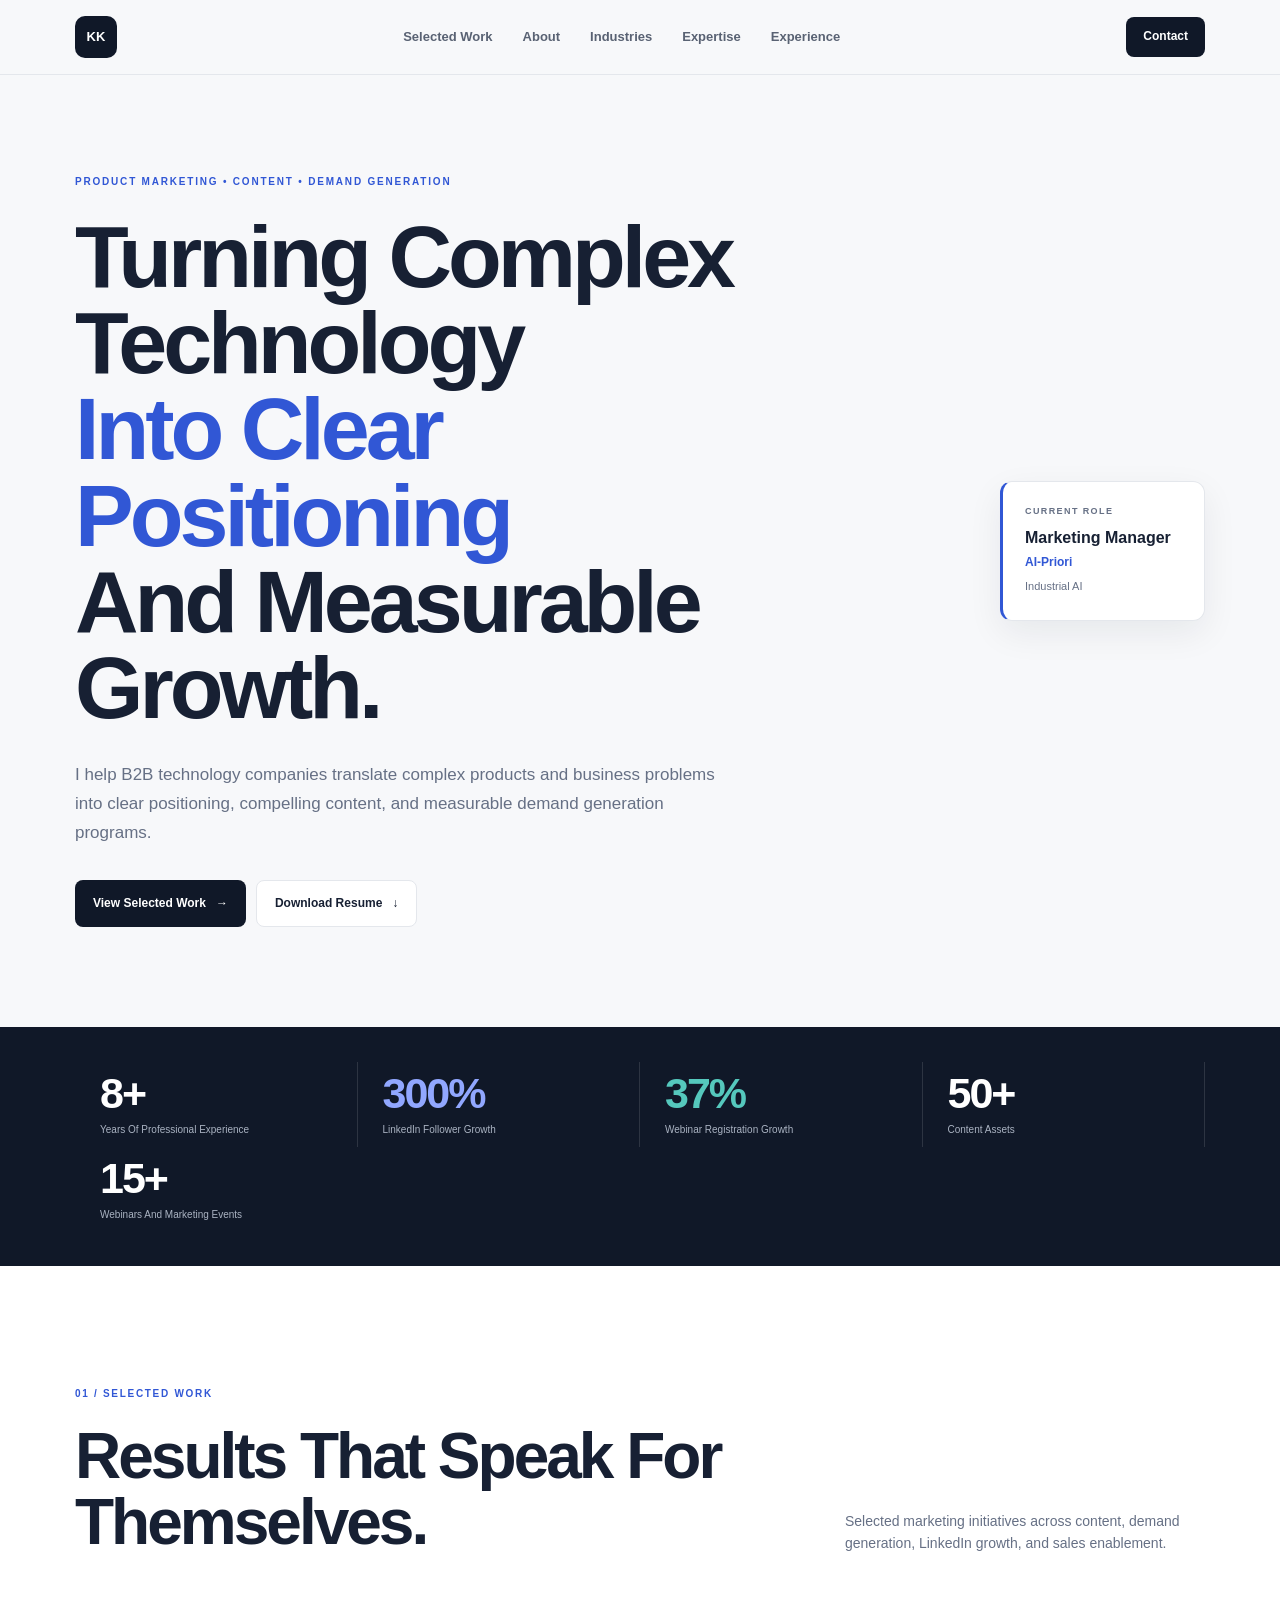
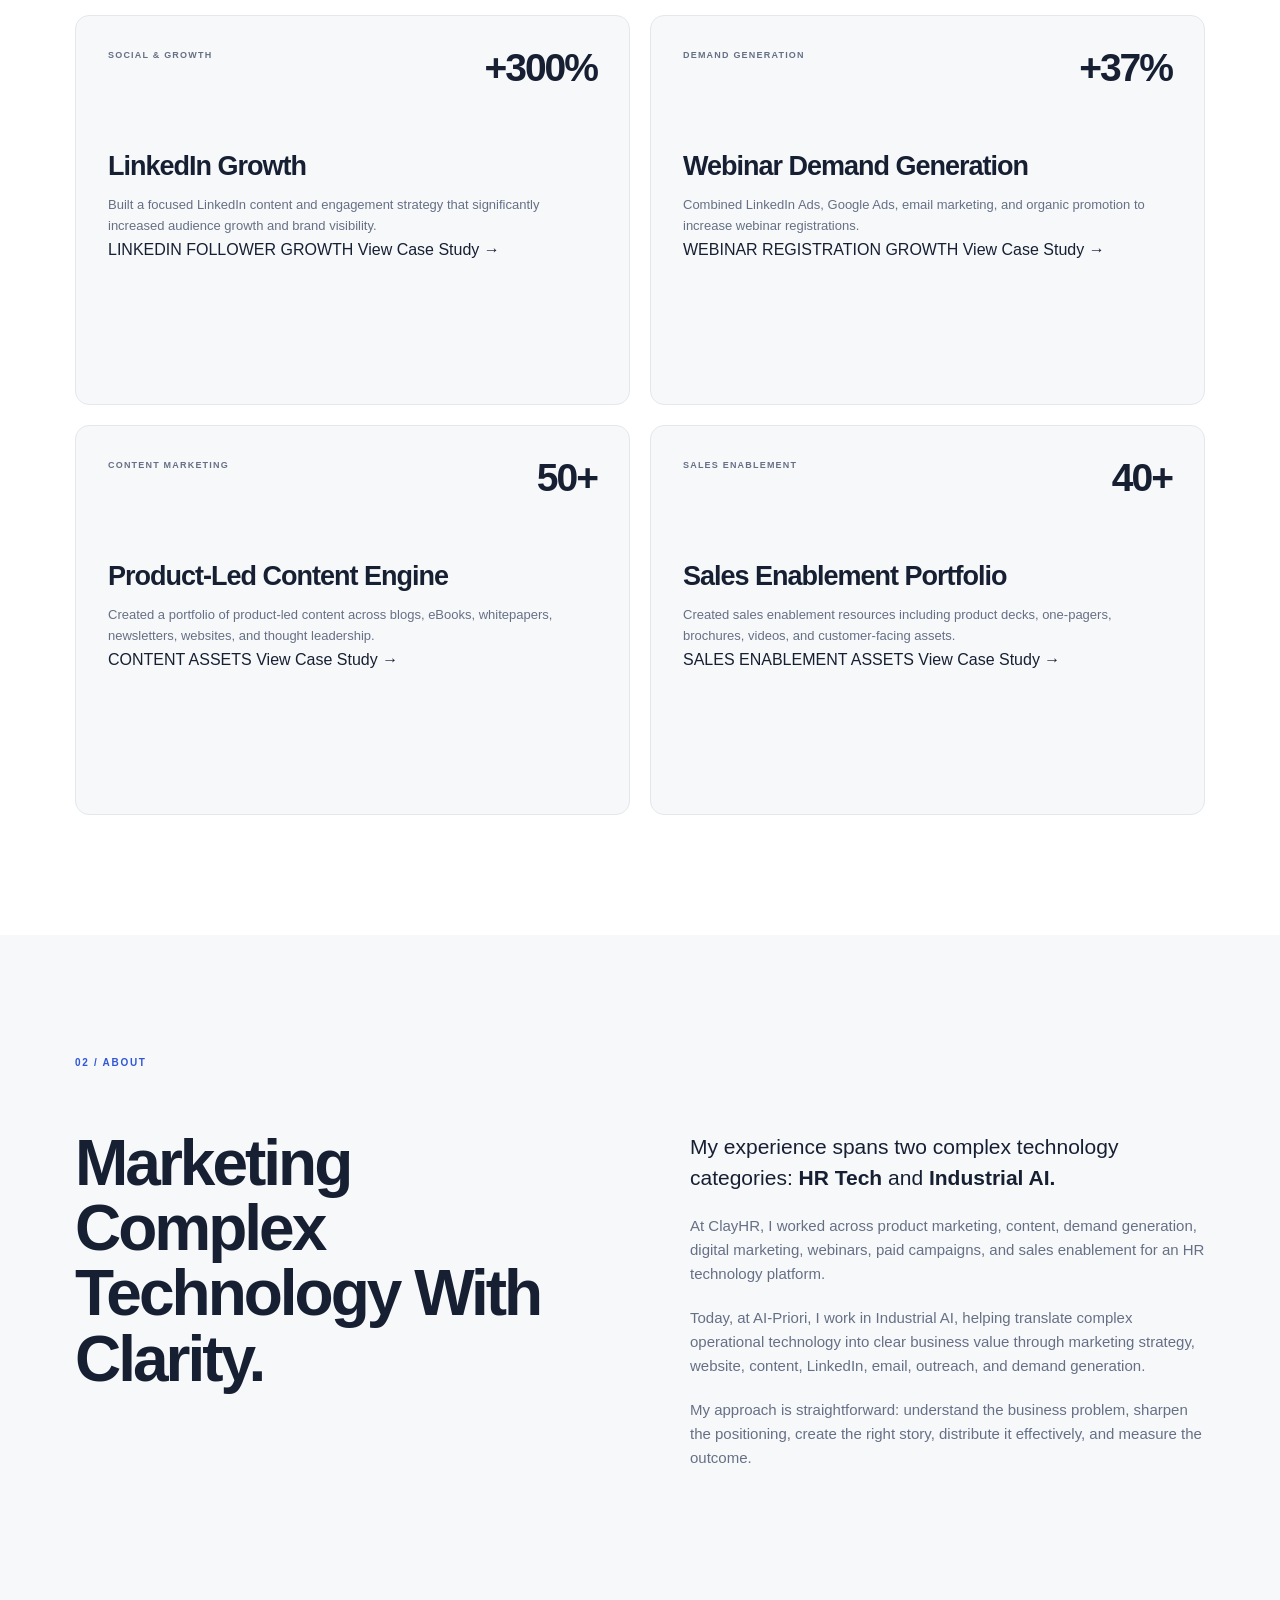
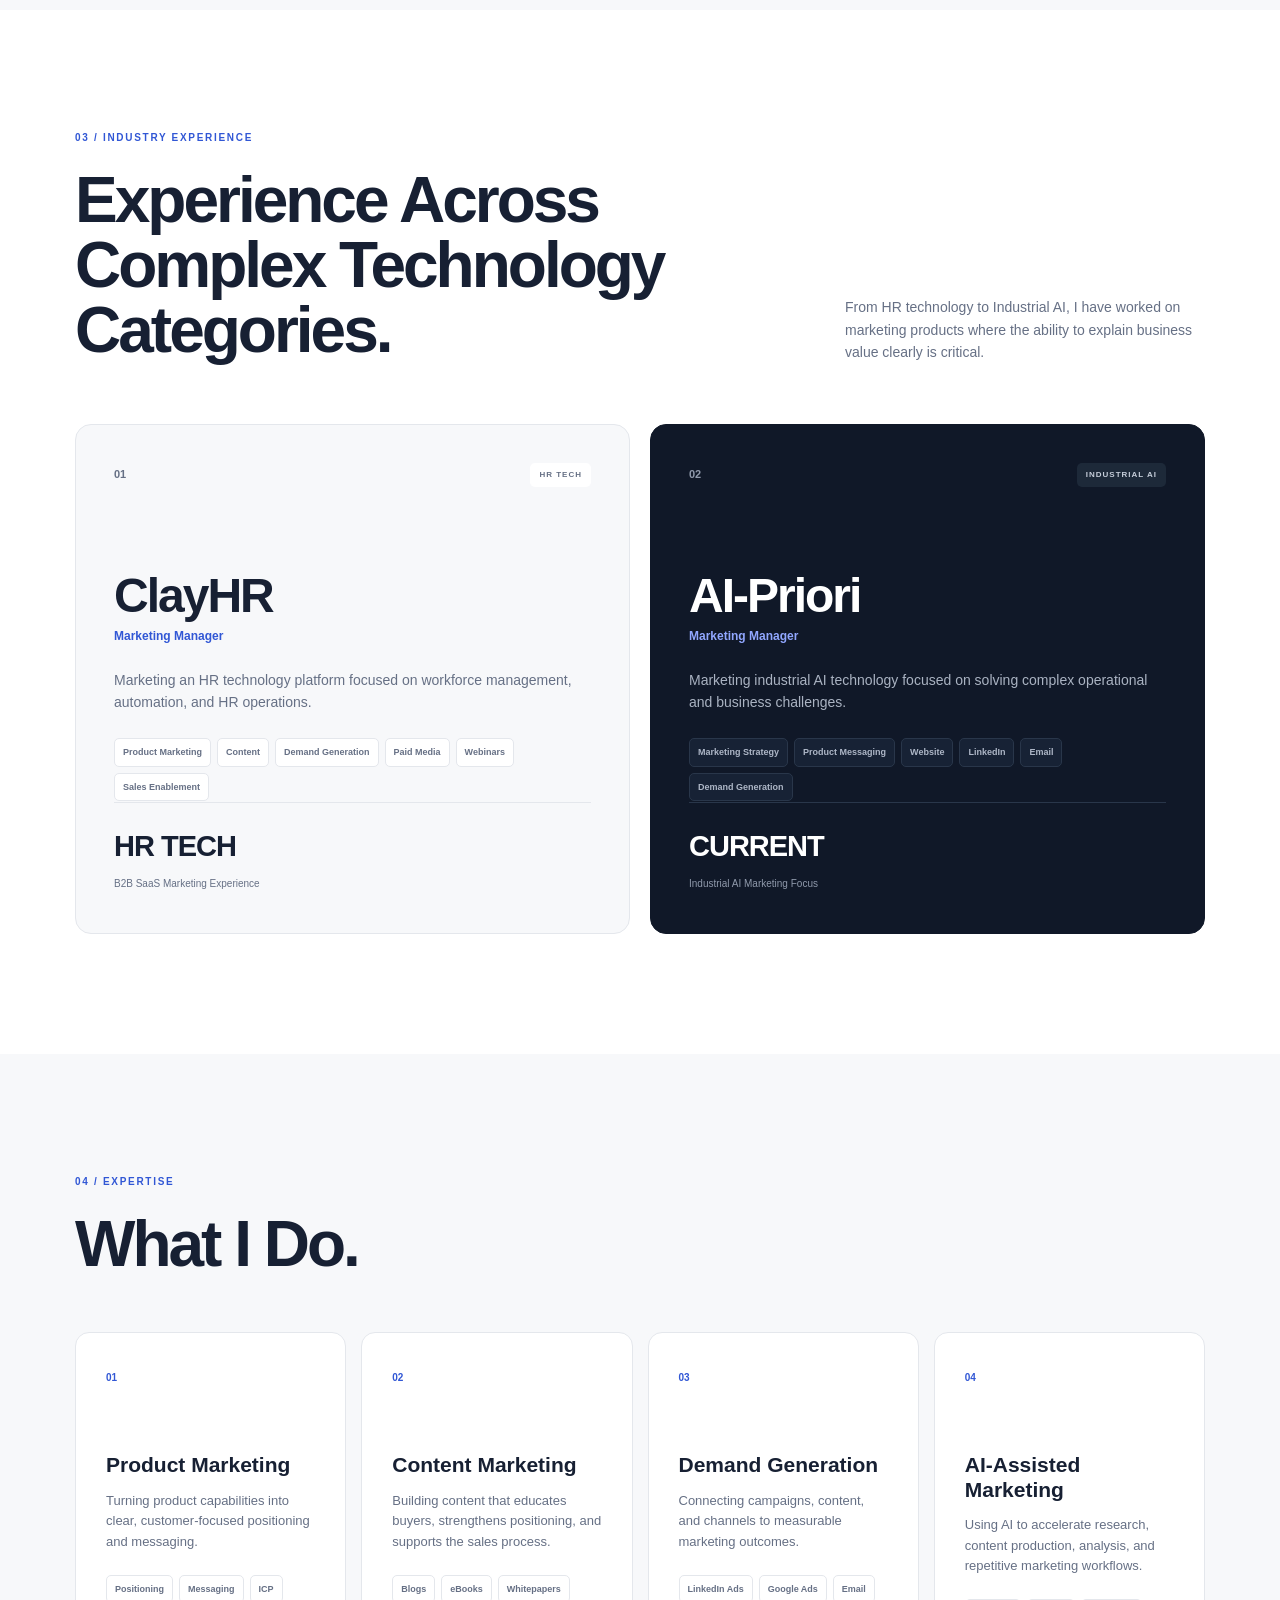
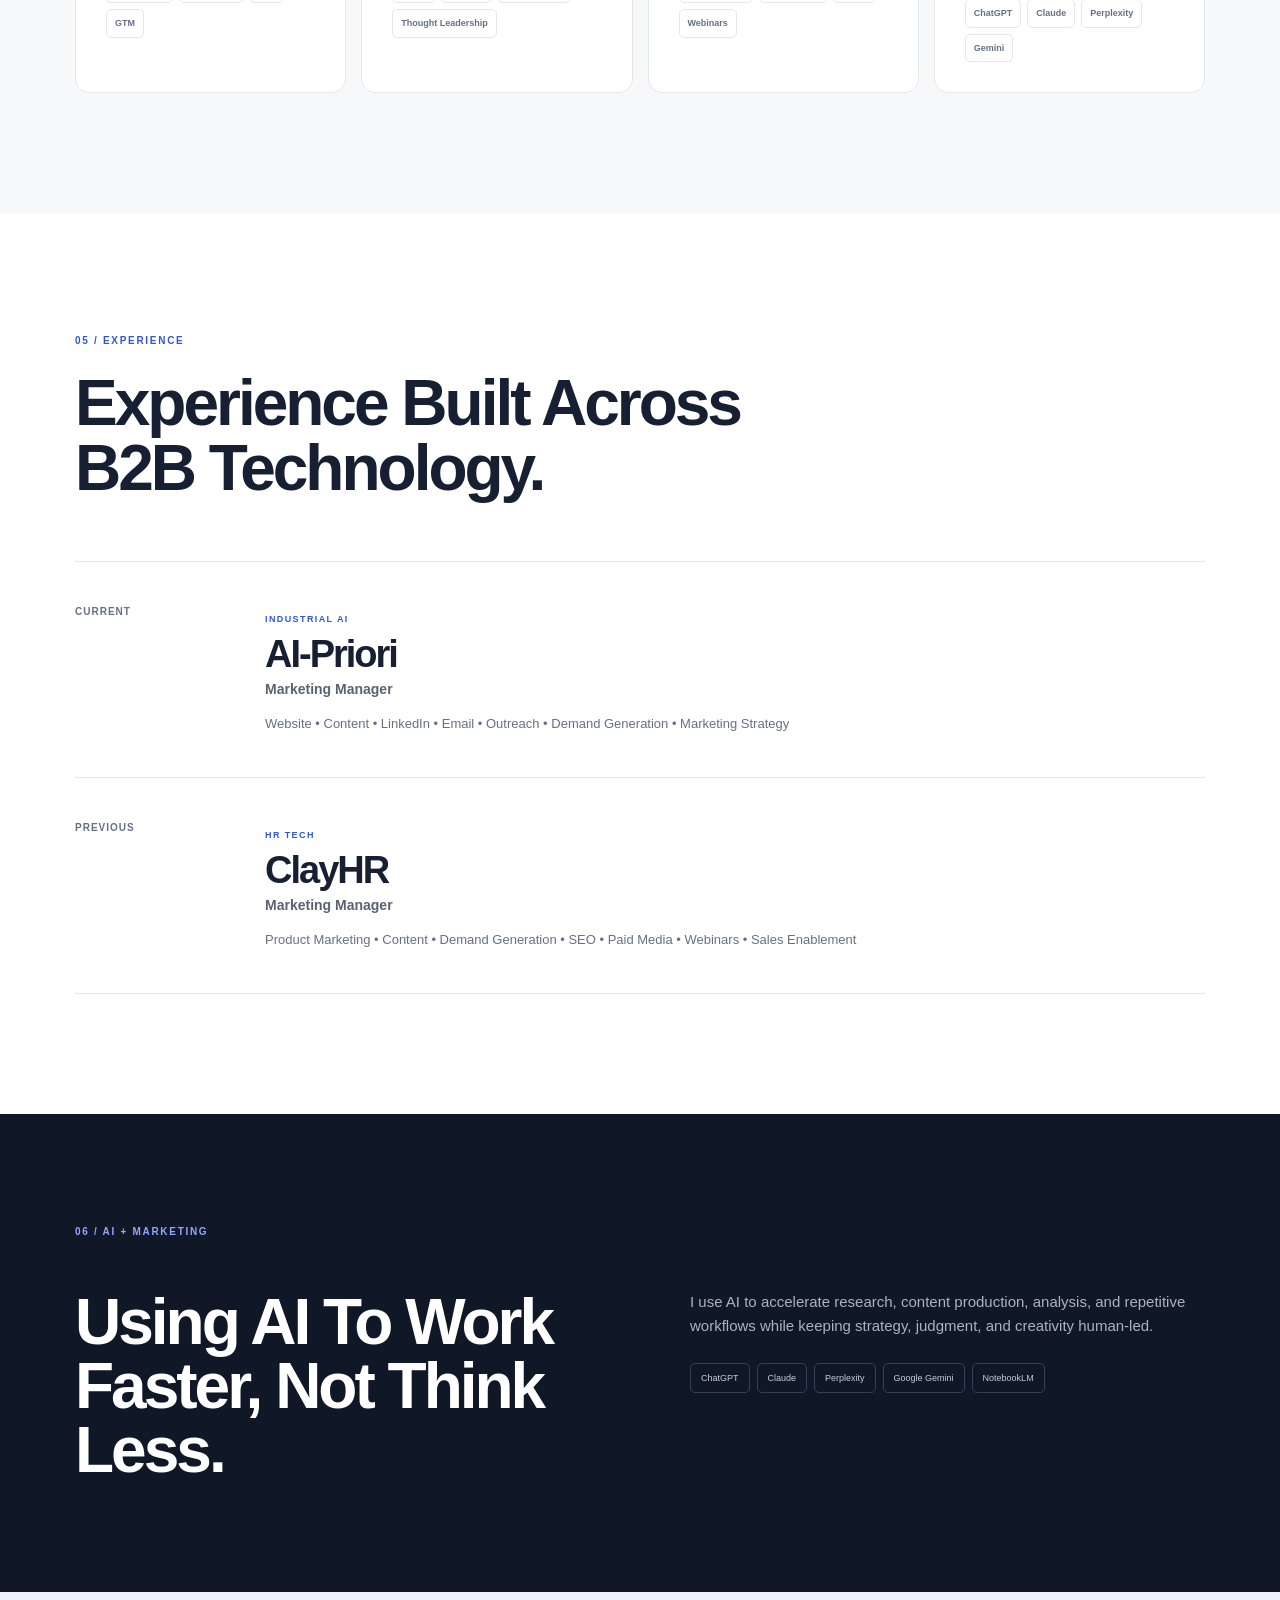
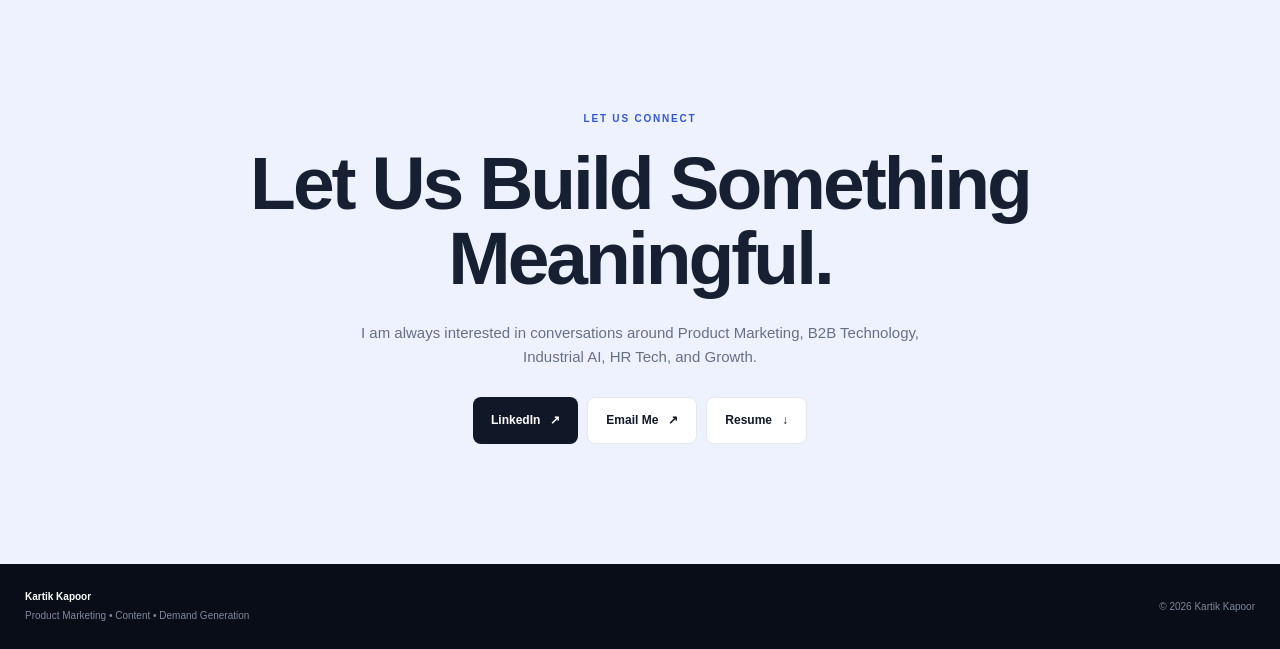
==== commit 172ec194: "Update index.html" ====
--- a/index.html
+++ b/index.html
@@ -8,7 +8,9 @@
     <meta name="viewport" content="width=device-width, initial-scale=1.0">
 
     <meta name="description"
-          content="Kartik Kapoor | Product Marketing, Content Marketing and Demand Generation across HR Tech and Industrial AI.">
+        content="Kartik Kapoor | Product Marketing, Content Marketing and Demand Generation across HR Tech and Industrial AI.">
+
+    <meta name="author" content="Kartik Kapoor">
 
     <title>Kartik Kapoor | Product Marketing & Demand Generation</title>
 
@@ -19,8 +21,6 @@
 
 <body>
 
-
-<!-- Navigation -->
 
 <header class="navbar">
 
@@ -33,15 +33,25 @@
 
         <nav class="nav-links">
 
-            <a href="#about">About</a>
-
-            <a href="#industries">Industries</a>
-
-            <a href="#expertise">Expertise</a>
-
-            <a href="#work">Selected Work</a>
-
-            <a href="#experience">Experience</a>
+            <a href="#work">
+                Selected Work
+            </a>
+
+            <a href="#about">
+                About
+            </a>
+
+            <a href="#industries">
+                Industries
+            </a>
+
+            <a href="#expertise">
+                Expertise
+            </a>
+
+            <a href="#experience">
+                Experience
+            </a>
 
         </nav>
 
@@ -56,15 +66,16 @@
 
 
 
-<!-- Hero -->
-
 <main>
 
 
+<!-- =========================
+     HERO
+========================= -->
+
 <section id="home" class="hero">
 
     <div class="hero-content">
-
 
         <p class="eyebrow">
             PRODUCT MARKETING • CONTENT • DEMAND GENERATION
@@ -84,7 +95,7 @@
 
             I help B2B technology companies translate complex products
             and business problems into clear positioning, compelling
-            content, and demand generation programs.
+            content, and measurable demand generation programs.
 
         </p>
 
@@ -92,16 +103,26 @@
         <div class="hero-buttons">
 
             <a href="#work" class="button primary">
+
                 View Selected Work
-                <span>→</span>
+
+                <span>
+                    →
+                </span>
+
             </a>
 
 
             <a href="assets/Kartik-Kapoor-Resume.pdf"
                class="button secondary"
                target="_blank">
+
                 Download Resume
-                <span>↓</span>
+
+                <span>
+                    ↓
+                </span>
+
             </a>
 
         </div>
@@ -133,7 +154,9 @@
 
 
 
-<!-- Results -->
+<!-- =========================
+     RESULTS
+========================= -->
 
 <section class="results">
 
@@ -179,7 +202,7 @@
         </div>
 
 
-        <div class="result-item">
+        <div class="result-item result-purple">
 
             <strong>
                 50+
@@ -192,18 +215,288 @@
         </div>
 
 
+        <div class="result-item result-coral">
+
+            <strong>
+                15+
+            </strong>
+
+            <span>
+                Webinars And Marketing Events
+            </span>
+
+        </div>
+
+
     </div>
 
 </section>
 
 
 
-<!-- About -->
+<!-- =========================
+     SELECTED WORK
+========================= -->
+
+<section id="work" class="section section-light">
+
+    <div class="section-label">
+        01 / Selected Work
+    </div>
+
+
+    <div class="heading-row">
+
+        <div>
+
+            <h2 class="section-title">
+
+                Results That
+                Speak For Themselves.
+
+            </h2>
+
+        </div>
+
+
+        <p class="heading-description">
+
+            Selected marketing initiatives across content,
+            demand generation, LinkedIn growth, and
+            sales enablement.
+
+        </p>
+
+    </div>
+
+
+    <div class="work-grid">
+
+
+        <article class="work-card work-blue">
+
+            <div class="work-top">
+
+                <span>
+                    SOCIAL & GROWTH
+                </span>
+
+                <strong>
+                    +300%
+                </strong>
+
+            </div>
+
+
+            <h3>
+                LinkedIn Growth
+            </h3>
+
+
+            <p>
+
+                Built a focused LinkedIn content and engagement
+                strategy that significantly increased audience
+                growth and brand visibility.
+
+            </p>
+
+
+            <div class="work-bottom">
+
+                <span class="work-proof">
+                    LINKEDIN FOLLOWER GROWTH
+                </span>
+
+
+                <a href="case-studies/linkedin-growth.html"
+                   class="case-button">
+
+                    View Case Study
+
+                    <span>
+                        →
+                    </span>
+
+                </a>
+
+            </div>
+
+        </article>
+
+
+
+        <article class="work-card work-teal">
+
+            <div class="work-top">
+
+                <span>
+                    DEMAND GENERATION
+                </span>
+
+                <strong>
+                    +37%
+                </strong>
+
+            </div>
+
+
+            <h3>
+                Webinar Demand Generation
+            </h3>
+
+
+            <p>
+
+                Combined LinkedIn Ads, Google Ads, email marketing,
+                and organic promotion to increase webinar registrations.
+
+            </p>
+
+
+            <div class="work-bottom">
+
+                <span class="work-proof">
+                    WEBINAR REGISTRATION GROWTH
+                </span>
+
+
+                <a href="case-studies/demand-generation.html"
+                   class="case-button">
+
+                    View Case Study
+
+                    <span>
+                        →
+                    </span>
+
+                </a>
+
+            </div>
+
+        </article>
+
+
+
+        <article class="work-card work-purple">
+
+            <div class="work-top">
+
+                <span>
+                    CONTENT MARKETING
+                </span>
+
+                <strong>
+                    50+
+                </strong>
+
+            </div>
+
+
+            <h3>
+                Product-Led Content Engine
+            </h3>
+
+
+            <p>
+
+                Created a portfolio of product-led content across
+                blogs, eBooks, whitepapers, newsletters, websites,
+                and thought leadership.
+
+            </p>
+
+
+            <div class="work-bottom">
+
+                <span class="work-proof">
+                    CONTENT ASSETS
+                </span>
+
+
+                <a href="case-studies/content-marketing.html"
+                   class="case-button">
+
+                    View Case Study
+
+                    <span>
+                        →
+                    </span>
+
+                </a>
+
+            </div>
+
+        </article>
+
+
+
+        <article class="work-card work-coral">
+
+            <div class="work-top">
+
+                <span>
+                    SALES ENABLEMENT
+                </span>
+
+                <strong>
+                    40+
+                </strong>
+
+            </div>
+
+
+            <h3>
+                Sales Enablement Portfolio
+            </h3>
+
+
+            <p>
+
+                Created sales enablement resources including product
+                decks, one-pagers, brochures, videos, and
+                customer-facing assets.
+
+            </p>
+
+
+            <div class="work-bottom">
+
+                <span class="work-proof">
+                    SALES ENABLEMENT ASSETS
+                </span>
+
+
+                <a href="case-studies/product-marketing.html"
+                   class="case-button">
+
+                    View Case Study
+
+                    <span>
+                        →
+                    </span>
+
+                </a>
+
+            </div>
+
+        </article>
+
+
+    </div>
+
+</section>
+
+
+
+<!-- =========================
+     ABOUT
+========================= -->
 
 <section id="about" class="section">
 
     <div class="section-label">
-        01 / About
+        02 / About
     </div>
 
 
@@ -236,8 +529,8 @@
 
                 At ClayHR, I worked across product marketing, content,
                 demand generation, digital marketing, webinars,
-                paid campaigns, and sales enablement for an HR technology
-                platform.
+                paid campaigns, and sales enablement for an HR
+                technology platform.
 
             </p>
 
@@ -268,12 +561,14 @@
 
 
 
-<!-- Industries -->
+<!-- =========================
+     INDUSTRIES
+========================= -->
 
 <section id="industries" class="section section-light">
 
     <div class="section-label">
-        02 / Industry Experience
+        03 / Industry Experience
     </div>
 
 
@@ -358,11 +653,11 @@
             <div class="card-result">
 
                 <strong>
-                    300%
+                    HR TECH
                 </strong>
 
                 <span>
-                    LinkedIn Follower Growth
+                    B2B SaaS Marketing Experience
                 </span>
 
             </div>
@@ -432,25 +727,28 @@
                 </strong>
 
                 <span>
-                    Industrial AI Focus
+                    Industrial AI Marketing Focus
                 </span>
 
             </div>
 
         </article>
 
+
     </div>
 
 </section>
 
 
 
-<!-- Expertise -->
+<!-- =========================
+     EXPERTISE
+========================= -->
 
 <section id="expertise" class="section">
 
     <div class="section-label">
-        03 / Expertise
+        04 / Expertise
     </div>
 
 
@@ -598,209 +896,18 @@
 
         </article>
 
+
     </div>
 
 </section>
 
 
 
-<!-- Selected Work -->
-
-<section id="work" class="section section-light">
-
-    <div class="section-label">
-        04 / Selected Work
-    </div>
-
-
-    <div class="heading-row">
-
-        <h2 class="section-title">
-
-            Results That
-            Speak For Themselves.
-
-        </h2>
-
-
-        <p class="heading-description">
-
-            Selected initiatives across content, demand generation,
-            LinkedIn growth, and marketing enablement.
-
-        </p>
-
-    </div>
-
-
-    <div class="work-grid">
-
-
-        <article class="work-card">
-
-            <div class="work-top">
-
-                <span>
-                    SOCIAL & GROWTH
-                </span>
-
-                <strong class="blue-result">
-                    +300%
-                </strong>
-
-            </div>
-
-
-            <h3>
-                LinkedIn Growth
-            </h3>
-
-
-            <p>
-
-                Built a focused LinkedIn content and engagement
-                strategy that significantly increased audience growth
-                and brand visibility.
-
-            </p>
-
-
-            <a href="case-studies/linkedin-growth.html">
-
-                View Case Study
-                <span>→</span>
-
-            </a>
-
-        </article>
-
-
-
-        <article class="work-card">
-
-            <div class="work-top">
-
-                <span>
-                    DEMAND GENERATION
-                </span>
-
-                <strong class="teal-result">
-                    +37%
-                </strong>
-
-            </div>
-
-
-            <h3>
-                Webinar Demand Generation
-            </h3>
-
-
-            <p>
-
-                Combined LinkedIn Ads, Google Ads, email marketing,
-                and organic promotion to increase webinar registrations.
-
-            </p>
-
-
-            <a href="case-studies/demand-generation.html">
-
-                View Case Study
-                <span>→</span>
-
-            </a>
-
-        </article>
-
-
-
-        <article class="work-card">
-
-            <div class="work-top">
-
-                <span>
-                    CONTENT MARKETING
-                </span>
-
-                <strong class="blue-result">
-                    50+
-                </strong>
-
-            </div>
-
-
-            <h3>
-                Product-Led Content Engine
-            </h3>
-
-
-            <p>
-
-                Created a portfolio of product-led content across
-                blogs, eBooks, whitepapers, newsletters, and websites.
-
-            </p>
-
-
-            <a href="case-studies/content-marketing.html">
-
-                View Case Study
-                <span>→</span>
-
-            </a>
-
-        </article>
-
-
-
-        <article class="work-card">
-
-            <div class="work-top">
-
-                <span>
-                    SALES ENABLEMENT
-                </span>
-
-                <strong class="teal-result">
-                    40+
-                </strong>
-
-            </div>
-
-
-            <h3>
-                Sales Enablement Portfolio
-            </h3>
-
-
-            <p>
-
-                Created sales enablement resources including product
-                decks, one-pagers, brochures, videos, and
-                customer-facing assets.
-
-            </p>
-
-
-            <a href="case-studies/product-marketing.html">
-
-                View Case Study
-                <span>→</span>
-
-            </a>
-
-        </article>
-
-    </div>
-
-</section>
-
-
-
-<!-- Experience -->
-
-<section id="experience" class="section">
+<!-- =========================
+     EXPERIENCE
+========================= -->
+
+<section id="experience" class="section section-light">
 
     <div class="section-label">
         05 / Experience
@@ -884,13 +991,16 @@
 
         </article>
 
+
     </div>
 
 </section>
 
 
 
-<!-- AI -->
+<!-- =========================
+     AI + MARKETING
+========================= -->
 
 <section class="ai-section">
 
@@ -947,7 +1057,9 @@
 
 
 
-<!-- Contact -->
+<!-- =========================
+     CONTACT
+========================= -->
 
 <section id="contact" class="contact-section">
 
@@ -985,7 +1097,10 @@
                 class="button contact-primary">
 
                 LinkedIn
-                <span>↗</span>
+
+                <span>
+                    ↗
+                </span>
 
             </a>
 
@@ -995,7 +1110,10 @@
                 class="button contact-secondary">
 
                 Email Me
-                <span>↗</span>
+
+                <span>
+                    ↗
+                </span>
 
             </a>
 
@@ -1006,7 +1124,10 @@
                 class="button contact-secondary">
 
                 Resume
-                <span>↓</span>
+
+                <span>
+                    ↓
+                </span>
 
             </a>
 
@@ -1020,8 +1141,6 @@
 </main>
 
 
-
-<!-- Footer -->
 
 <footer>
 
--- a/style.css
+++ b/style.css
@@ -1,58 +1,40 @@
-```css
-/* =========================================================
-   KARTIK KAPOOR PORTFOLIO
-   Modern B2B Marketing Portfolio
-========================================================= */
-
-
-/* =========================================================
-   ROOT
-========================================================= */
-
 :root {
 
-    --navy: #0b1020;
-
-    --navy-light: #121a30;
-
-    --blue: #3563ff;
-
-    --blue-light: #e9efff;
-
-    --teal: #13b8a6;
-
-    --teal-light: #e4faf7;
-
-    --coral: #ff6b5f;
-
-    --coral-light: #fff0ee;
-
-    --purple: #8b5cf6;
-
-    --purple-light: #f2edff;
-
-    --yellow: #f4c95d;
-
-    --cream: #f8f8f4;
+    --navy: #101828;
+
+    --navy-soft: #1b2638;
+
+    --blue: #3157d5;
+
+    --blue-soft: #edf2ff;
+
+    --teal: #168f82;
+
+    --teal-soft: #eaf7f5;
+
+    --coral: #c85d54;
 
     --white: #ffffff;
 
-    --text: #151a2d;
-
-    --muted: #687084;
-
-    --border: #e3e6ed;
-
-    --shadow: 0 20px 60px rgba(15, 23, 42, 0.08);
-
-    --radius: 24px;
-
-}
-
-
-/* =========================================================
+    --background: #f7f8fa;
+
+    --text: #172033;
+
+    --muted: #667085;
+
+    --border: #e4e7ec;
+
+    --radius: 16px;
+
+    --shadow:
+        0 12px 35px rgba(16, 24, 40, 0.07);
+
+}
+
+
+/* =========================
    RESET
-========================================================= */
+========================= */
 
 * {
 
@@ -82,23 +64,21 @@
         Arial,
         sans-serif;
 
-    background: var(--cream);
+    background: var(--background);
 
     color: var(--text);
 
     line-height: 1.6;
 
-    overflow-x: hidden;
-
 }
 
 
 a {
 
+    text-decoration: none;
+
     color: inherit;
 
-    text-decoration: none;
-
 }
 
 
@@ -109,9 +89,9 @@
 }
 
 
-/* =========================================================
+/* =========================
    NAVIGATION
-========================================================= */
+========================= */
 
 .navbar {
 
@@ -121,11 +101,13 @@
 
     z-index: 1000;
 
-    background: rgba(248, 248, 244, 0.88);
-
-    backdrop-filter: blur(18px);
-
-    border-bottom: 1px solid rgba(227, 230, 237, 0.8);
+    background:
+        rgba(247, 248, 250, 0.95);
+
+    backdrop-filter: blur(12px);
+
+    border-bottom:
+        1px solid var(--border);
 
 }
 
@@ -149,9 +131,9 @@
 
 .logo {
 
-    width: 44px;
-
-    height: 44px;
+    width: 42px;
+
+    height: 42px;
 
     display: flex;
 
@@ -159,23 +141,15 @@
 
     justify-content: center;
 
-    border-radius: 13px;
-
-    background:
-        linear-gradient(
-            135deg,
-            var(--blue),
-            var(--purple)
-        );
+    border-radius: 10px;
+
+    background: var(--navy);
 
     color: white;
 
-    font-size: 14px;
-
-    font-weight: 850;
-
-    box-shadow:
-        0 8px 20px rgba(53, 99, 255, 0.25);
+    font-size: 13px;
+
+    font-weight: 800;
 
 }
 
@@ -191,861 +165,400 @@
 
 .nav-links a {
 
-    color: #4d5568;
+    color: #596273;
 
     font-size: 13px;
 
+    font-weight: 600;
+
+    transition: 0.2s;
+
+}
+
+
+.nav-links a:hover {
+
+    color: var(--blue);
+
+}
+
+
+.nav-button {
+
+    padding: 10px 17px;
+
+    border-radius: 8px;
+
+    background: var(--navy);
+
+    color: white;
+
+    font-size: 12px;
+
+    font-weight: 700;
+
+    transition: 0.2s;
+
+}
+
+
+.nav-button:hover {
+
+    background: var(--blue);
+
+}
+
+
+/* =========================
+   HERO
+========================= */
+
+.hero {
+
+    position: relative;
+
+    max-width: 1180px;
+
+    min-height: 690px;
+
+    margin: auto;
+
+    padding: 100px 25px;
+
+    display: flex;
+
+    align-items: center;
+
+    justify-content: space-between;
+
+    gap: 60px;
+
+}
+
+
+.hero-content {
+
+    max-width: 820px;
+
+}
+
+
+.eyebrow {
+
+    color: var(--blue);
+
+    font-size: 10px;
+
+    font-weight: 800;
+
+    letter-spacing: 1.8px;
+
+    line-height: 1.4;
+
+}
+
+
+.hero h1 {
+
+    margin-top: 25px;
+
+    font-size: clamp(52px, 7vw, 88px);
+
+    line-height: 0.98;
+
+    letter-spacing: -4px;
+
+    font-weight: 800;
+
+}
+
+
+.hero h1 span {
+
+    display: block;
+
+    color: var(--blue);
+
+}
+
+
+.hero-description {
+
+    max-width: 650px;
+
+    margin-top: 30px;
+
+    color: var(--muted);
+
+    font-size: 17px;
+
+    line-height: 1.7;
+
+}
+
+
+.hero-buttons {
+
+    display: flex;
+
+    flex-wrap: wrap;
+
+    gap: 10px;
+
+    margin-top: 32px;
+
+}
+
+
+.hero-context {
+
+    min-width: 205px;
+
+    padding: 22px;
+
+    background: white;
+
+    border: 1px solid var(--border);
+
+    border-left:
+        3px solid var(--blue);
+
+    border-radius: 12px;
+
+    box-shadow: var(--shadow);
+
+}
+
+
+.hero-context p {
+
+    margin-bottom: 6px;
+
+    color: var(--muted);
+
+    font-size: 9px;
+
+    font-weight: 800;
+
+    letter-spacing: 1.4px;
+
+}
+
+
+.hero-context strong {
+
+    display: block;
+
+    font-size: 16px;
+
+}
+
+
+.hero-context span {
+
+    display: block;
+
+    margin-top: 3px;
+
+    color: var(--blue);
+
+    font-size: 12px;
+
     font-weight: 650;
 
-    transition: 0.25s;
-
-}
-
-
-.nav-links a:hover {
+}
+
+
+.hero-context small {
+
+    color: var(--muted);
+
+    font-size: 11px;
+
+}
+
+
+/* =========================
+   BUTTONS
+========================= */
+
+.button {
+
+    display: inline-flex;
+
+    align-items: center;
+
+    justify-content: center;
+
+    gap: 10px;
+
+    padding: 13px 18px;
+
+    border-radius: 8px;
+
+    font-size: 12px;
+
+    font-weight: 700;
+
+    transition:
+        background 0.2s,
+        color 0.2s,
+        transform 0.2s;
+
+}
+
+
+.button:hover {
+
+    transform: translateY(-2px);
+
+}
+
+
+.primary {
+
+    background: var(--navy);
+
+    color: white;
+
+}
+
+
+.primary:hover {
+
+    background: var(--blue);
+
+}
+
+
+.secondary {
+
+    background: white;
+
+    color: var(--text);
+
+    border: 1px solid var(--border);
+
+}
+
+
+.secondary:hover {
+
+    border-color: var(--blue);
 
     color: var(--blue);
 
 }
 
 
-.nav-button {
-
-    padding: 10px 18px;
-
-    border-radius: 12px;
+/* =========================
+   RESULTS
+========================= */
+
+.results {
 
     background: var(--navy);
 
     color: white;
 
-    font-size: 12px;
-
-    font-weight: 750;
-
-    transition: 0.25s;
-
-}
-
-
-.nav-button:hover {
-
-    transform: translateY(-2px);
-
-    box-shadow:
-        0 8px 20px rgba(11, 16, 32, 0.18);
-
-}
-
-
-/* =========================================================
-   HERO
-========================================================= */
-
-.hero {
-
-    position: relative;
+}
+
+
+.results-container {
 
     max-width: 1180px;
 
-    min-height: 720px;
-
     margin: auto;
 
-    padding: 110px 25px;
-
-    display: flex;
-
-    align-items: center;
-
-    overflow: hidden;
-
-}
-
-
-.hero-content {
-
-    position: relative;
-
-    z-index: 2;
-
-    max-width: 880px;
-
-}
-
-
-.hero-badge {
-
-    display: inline-flex;
-
-    align-items: center;
-
-    gap: 9px;
-
-    padding: 8px 13px;
-
-    margin-bottom: 28px;
-
-    border: 1px solid #dce2f1;
-
-    border-radius: 100px;
-
-    background: white;
-
-    color: #59637a;
-
-    font-size: 11px;
-
-    font-weight: 750;
-
-    letter-spacing: 0.5px;
-
-    box-shadow:
-        0 8px 25px rgba(15, 23, 42, 0.04);
-
-}
-
-
-.status-dot {
-
-    width: 8px;
-
-    height: 8px;
-
-    border-radius: 50%;
-
-    background: var(--teal);
-
-    box-shadow:
-        0 0 0 5px rgba(19, 184, 166, 0.12);
-
-}
-
-
-.hero h1 {
-
-    max-width: 1000px;
-
-    font-size: clamp(58px, 8vw, 104px);
-
-    line-height: 0.94;
-
-    letter-spacing: -5px;
-
-    font-weight: 850;
-
-}
-
-
-.hero h1 span {
+    padding: 35px 25px;
+
+    display: grid;
+
+    grid-template-columns:
+        repeat(4, 1fr);
+
+}
+
+
+.result-item {
+
+    padding: 10px 25px;
+
+    border-right:
+        1px solid rgba(255,255,255,0.12);
+
+}
+
+
+.result-item:last-child {
+
+    border-right: none;
+
+}
+
+
+.result-item strong {
 
     display: block;
 
-    color: var(--blue);
-
-}
-
-
-.hero h1 em {
+    font-size: 43px;
+
+    line-height: 1;
+
+    letter-spacing: -2px;
+
+}
+
+
+.result-item span {
 
     display: block;
 
-    color: var(--navy);
-
-    font-style: normal;
-
-}
-
-
-.hero-description {
-
-    max-width: 680px;
-
-    margin-top: 35px;
-
-    color: var(--muted);
-
-    font-size: 18px;
-
-    line-height: 1.7;
-
-}
-
-
-.hero-buttons {
-
-    display: flex;
-
-    flex-wrap: wrap;
-
-    gap: 12px;
-
-    margin-top: 35px;
-
-}
-
-
-.hero-side-note {
-
-    position: absolute;
-
-    right: 25px;
-
-    bottom: 90px;
-
-    z-index: 3;
-
-    width: 220px;
-
-    padding: 20px;
-
-    border-radius: 18px;
-
-    background: white;
-
-    border: 1px solid var(--border);
-
-    box-shadow: var(--shadow);
-
-}
-
-
-.hero-side-note span {
-
-    display: block;
-
-    margin-bottom: 5px;
-
-    color: var(--muted);
+    margin-top: 8px;
+
+    color: #aab3c2;
 
     font-size: 10px;
 
-    font-weight: 750;
-
-    text-transform: uppercase;
-
-    letter-spacing: 1.5px;
-
-}
-
-
-.hero-side-note strong {
-
-    display: block;
-
-    font-size: 16px;
-
-}
-
-
-.hero-side-note small {
-
-    color: var(--muted);
-
-    font-size: 11px;
-
-}
-
-
-/* Hero Decorative Shapes */
-
-.hero-glow {
-
-    position: absolute;
-
-    border-radius: 50%;
-
-    filter: blur(2px);
-
-    pointer-events: none;
-
-}
-
-
-.glow-one {
-
-    width: 380px;
-
-    height: 380px;
-
-    right: 5%;
-
-    top: 8%;
-
-    background:
-        radial-gradient(
-            circle,
-            rgba(53, 99, 255, 0.16),
-            rgba(53, 99, 255, 0)
-        );
-
-}
-
-
-.glow-two {
-
-    width: 320px;
-
-    height: 320px;
-
-    right: 22%;
-
-    bottom: 4%;
-
-    background:
-        radial-gradient(
-            circle,
-            rgba(19, 184, 166, 0.13),
-            rgba(19, 184, 166, 0)
-        );
-
-}
-
-
-/* =========================================================
-   BUTTONS
-========================================================= */
-
-.button {
-
-    display: inline-flex;
-
-    align-items: center;
-
-    justify-content: center;
-
-    gap: 12px;
-
-    padding: 14px 20px;
-
-    border-radius: 12px;
-
-    font-size: 13px;
-
-    font-weight: 750;
-
-    transition:
-        transform 0.25s,
-        box-shadow 0.25s,
-        background 0.25s;
-
-}
-
-
-.button:hover {
-
-    transform: translateY(-3px);
-
-}
-
-
-.primary {
-
-    background: var(--navy);
-
-    color: white;
-
-    box-shadow:
-        0 12px 25px rgba(11, 16, 32, 0.15);
-
-}
-
-
-.primary:hover {
-
-    box-shadow:
-        0 16px 30px rgba(11, 16, 32, 0.22);
-
-}
-
-
-.secondary {
-
-    background: white;
-
-    color: var(--text);
-
-    border: 1px solid var(--border);
-
-}
-
-
-.secondary:hover {
-
-    border-color: var(--blue);
-
-    color: var(--blue);
-
-}
-
-
-/* =========================================================
-   PROOF STRIP
-========================================================= */
-
-.proof-strip {
-
-    background: var(--navy);
-
-    color: white;
-
-}
-
-
-.proof-grid {
+    line-height: 1.35;
+
+}
+
+
+.result-blue strong {
+
+    color: #91a7ff;
+
+}
+
+
+.result-teal strong {
+
+    color: #55c8bd;
+
+}
+
+
+/* =========================
+   GENERAL SECTIONS
+========================= */
+
+.section {
 
     max-width: 1180px;
 
     margin: auto;
 
-    padding: 35px 25px;
-
-    display: grid;
-
-    grid-template-columns:
-        repeat(5, 1fr);
-
-}
-
-
-.proof-item {
-
-    padding: 10px 25px;
-
-    border-right: 1px solid rgba(255,255,255,0.12);
-
-}
-
-
-.proof-item:last-child {
-
-    border-right: none;
-
-}
-
-
-.proof-item strong {
-
-    display: block;
-
-    font-size: 42px;
-
-    line-height: 1;
-
-    letter-spacing: -2px;
-
-}
-
-
-.proof-item span {
-
-    display: block;
-
-    margin-top: 8px;
-
-    color: #aab2c5;
-
-    font-size: 11px;
-
-    line-height: 1.35;
-
-}
-
-
-.highlight-blue strong {
-
-    color: #7e9aff;
-
-}
-
-
-.highlight-coral strong {
-
-    color: #ff8b82;
-
-}
-
-
-.highlight-teal strong {
-
-    color: #4de0cf;
-
-}
-
-
-/* =========================================================
-   SECTIONS
-========================================================= */
-
-.section {
-
-    max-width: 1180px;
-
-    margin: auto;
-
-    padding: 125px 25px;
-
-}
-
-
-.section-label {
-
-    margin-bottom: 24px;
-
-    color: var(--blue);
-
-    font-size: 10px;
-
-    font-weight: 850;
-
-    letter-spacing: 2px;
-
-    text-transform: uppercase;
-
-}
-
-
-.section-title {
-
-    max-width: 820px;
-
-    font-size: clamp(42px, 5vw, 68px);
-
-    line-height: 0.98;
-
-    letter-spacing: -3px;
-
-    font-weight: 820;
-
-}
-
-
-.section-heading-row {
-
-    display: flex;
-
-    align-items: end;
-
-    justify-content: space-between;
-
-    gap: 60px;
-
-}
-
-
-.section-heading-copy {
-
-    max-width: 350px;
-
-    color: var(--muted);
-
-    font-size: 14px;
-
-}
-
-
-/* =========================================================
-   ABOUT
-========================================================= */
-
-.about-section {
-
-    background: var(--cream);
-
-}
-
-
-.about-layout {
-
-    display: grid;
-
-    grid-template-columns: 1fr 1fr;
-
-    gap: 100px;
-
-    margin-top: 60px;
-
-}
-
-
-.about-heading h2 {
-
-    font-size: 42px;
-
-    line-height: 1.05;
-
-    letter-spacing: -2px;
-
-}
-
-
-.about-copy {
-
-    max-width: 610px;
-
-}
-
-
-.about-copy p {
-
-    margin-bottom: 22px;
-
-    color: var(--muted);
-
-    font-size: 16px;
-
-}
-
-
-.about-copy .large-copy {
-
-    color: var(--text);
-
-    font-size: 22px;
-
-    line-height: 1.5;
-
-}
-
-
-/* =========================================================
-   INDUSTRIES
-========================================================= */
-
-.industry-grid {
-
-    display: grid;
-
-    grid-template-columns: repeat(2, 1fr);
-
-    gap: 22px;
-
-    margin-top: 65px;
-
-}
-
-
-.industry-card {
-
-    position: relative;
-
-    min-height: 530px;
-
-    padding: 40px;
-
-    border-radius: var(--radius);
-
-    overflow: hidden;
-
-    transition: 0.3s;
-
-}
-
-
-.industry-card:hover {
-
-    transform: translateY(-7px);
-
-    box-shadow: var(--shadow);
-
-}
-
-
-.hr-card {
-
-    background:
-        linear-gradient(
-            145deg,
-            #e9efff,
-            #ffffff
-        );
-
-    border: 1px solid #dce4ff;
-
-}
-
-
-.ai-card {
-
-    background:
-        linear-gradient(
-            145deg,
-            #dffaf5,
-            #ffffff
-        );
-
-    border: 1px solid #ccefe9;
-
-}
-
-
-.industry-top {
-
-    display: flex;
-
-    justify-content: space-between;
-
-    align-items: center;
-
-}
-
-
-.industry-number {
-
-    font-size: 13px;
-
-    font-weight: 850;
-
-    color: #75809a;
-
-}
-
-
-.industry-type {
-
-    padding: 7px 10px;
-
-    border-radius: 100px;
-
-    background: rgba(255,255,255,0.8);
-
-    color: #59637a;
-
-    font-size: 9px;
-
-    font-weight: 850;
-
-    letter-spacing: 1.5px;
-
-}
-
-
-.industry-content {
-
-    margin-top: 90px;
-
-}
-
-
-.industry-content h3 {
-
-    font-size: 52px;
-
-    line-height: 1;
-
-    letter-spacing: -3px;
-
-}
-
-
-.industry-role {
-
-    margin-top: 8px;
-
-    color: var(--blue);
-
-    font-size: 13px;
-
-    font-weight: 750;
-
-}
-
-
-.industry-content > p:not(.industry-role) {
-
-    max-width: 480px;
-
-    margin-top: 25px;
-
-    color: var(--muted);
-
-    font-size: 15px;
-
-}
-
-
-.industry-tags {
-
-    display: flex;
-
-    flex-wrap: wrap;
-
-    gap: 7px;
-
-    margin-top: 30px;
-
-}
-
-
-.industry-tags span {
-
-    padding: 7px 10px;
-
-    border-radius: 8px;
-
-    background: rgba(255,255,255,0.75);
-
-    border: 1px solid rgba(255,255,255,0.9);
-
-    color: #59637a;
-
-    font-size: 10px;
-
-    font-weight: 650;
-
-}
-
-
-.industry-footer {
-
-    position: absolute;
-
-    left: 40px;
-
-    right: 40px;
-
-    bottom: 35px;
-
-    display: flex;
-
-    align-items: end;
-
-    justify-content: space-between;
-
-    border-top: 1px solid rgba(20, 30, 60, 0.08);
-
-    padding-top: 18px;
-
-}
-
-
-.industry-footer strong {
-
-    font-size: 30px;
-
-    letter-spacing: -1px;
-
-}
-
-
-.industry-footer span {
-
-    color: var(--muted);
-
-    font-size: 11px;
-
-}
-
-
-/* =========================================================
-   EXPERTISE
-========================================================= */
-
-.expertise-section {
+    padding: 120px 25px;
+
+}
+
+
+.section-light {
 
     max-width: none;
 
-    background: white;
+    background: #ffffff;
 
     padding-left:
         max(25px, calc((100vw - 1130px) / 2));
@@ -1056,766 +569,964 @@
 }
 
 
+.section-label {
+
+    margin-bottom: 22px;
+
+    color: var(--blue);
+
+    font-size: 10px;
+
+    font-weight: 800;
+
+    letter-spacing: 1.7px;
+
+    text-transform: uppercase;
+
+}
+
+
+.section-title {
+
+    max-width: 750px;
+
+    font-size: clamp(40px, 5vw, 64px);
+
+    line-height: 1.02;
+
+    letter-spacing: -3px;
+
+    font-weight: 800;
+
+}
+
+
+.two-column {
+
+    display: grid;
+
+    grid-template-columns:
+        1fr 1fr;
+
+    gap: 100px;
+
+    margin-top: 60px;
+
+}
+
+
+.body-copy {
+
+    max-width: 620px;
+
+}
+
+
+.body-copy p {
+
+    margin-bottom: 20px;
+
+    color: var(--muted);
+
+    font-size: 15px;
+
+}
+
+
+.body-copy .lead {
+
+    color: var(--text);
+
+    font-size: 21px;
+
+    line-height: 1.5;
+
+}
+
+
+/* =========================
+   HEADINGS
+========================= */
+
+.heading-row {
+
+    display: flex;
+
+    align-items: end;
+
+    justify-content: space-between;
+
+    gap: 60px;
+
+}
+
+
+.heading-description {
+
+    max-width: 360px;
+
+    color: var(--muted);
+
+    font-size: 14px;
+
+}
+
+
+/* =========================
+   INDUSTRIES
+========================= */
+
+.industry-grid {
+
+    display: grid;
+
+    grid-template-columns:
+        repeat(2, 1fr);
+
+    gap: 20px;
+
+    margin-top: 60px;
+
+}
+
+
+.industry-card {
+
+    min-height: 510px;
+
+    padding: 38px;
+
+    background: var(--background);
+
+    border:
+        1px solid var(--border);
+
+    border-radius: var(--radius);
+
+    display: flex;
+
+    flex-direction: column;
+
+    transition: 0.25s;
+
+}
+
+
+.industry-card:hover {
+
+    transform: translateY(-5px);
+
+    box-shadow: var(--shadow);
+
+}
+
+
+.industry-card-dark {
+
+    background: var(--navy);
+
+    color: white;
+
+    border-color: var(--navy);
+
+}
+
+
+.card-top {
+
+    display: flex;
+
+    justify-content: space-between;
+
+    align-items: center;
+
+}
+
+
+.card-top span {
+
+    color: var(--muted);
+
+    font-size: 11px;
+
+    font-weight: 800;
+
+}
+
+
+.industry-card-dark .card-top span {
+
+    color: #8f99ab;
+
+}
+
+
+.card-top small {
+
+    padding: 6px 9px;
+
+    border-radius: 5px;
+
+    background: white;
+
+    color: #667085;
+
+    font-size: 8px;
+
+    font-weight: 800;
+
+    letter-spacing: 1px;
+
+}
+
+
+.industry-card-dark .card-top small {
+
+    background: #1d2939;
+
+    color: #c6ceda;
+
+}
+
+
+.card-main {
+
+    margin-top: 85px;
+
+}
+
+
+.card-main h3 {
+
+    font-size: 48px;
+
+    line-height: 1;
+
+    letter-spacing: -2px;
+
+}
+
+
+.role {
+
+    margin-top: 7px;
+
+    color: var(--blue);
+
+    font-size: 12px;
+
+    font-weight: 700;
+
+}
+
+
+.industry-card-dark .role {
+
+    color: #91a7ff;
+
+}
+
+
+.card-main > p:not(.role) {
+
+    max-width: 500px;
+
+    margin-top: 22px;
+
+    color: var(--muted);
+
+    font-size: 14px;
+
+}
+
+
+.industry-card-dark .card-main > p:not(.role) {
+
+    color: #aab3c2;
+
+}
+
+
+.tag-list {
+
+    display: flex;
+
+    flex-wrap: wrap;
+
+    gap: 6px;
+
+    margin-top: 25px;
+
+}
+
+
+.tag-list span {
+
+    padding: 6px 8px;
+
+    border:
+        1px solid var(--border);
+
+    border-radius: 5px;
+
+    background: white;
+
+    color: #667085;
+
+    font-size: 9px;
+
+    font-weight: 600;
+
+}
+
+
+.industry-card-dark .tag-list span {
+
+    background: #172235;
+
+    border-color: #29364a;
+
+    color: #aeb7c7;
+
+}
+
+
+.card-result {
+
+    margin-top: auto;
+
+    padding-top: 20px;
+
+    border-top:
+        1px solid var(--border);
+
+}
+
+
+.industry-card-dark .card-result {
+
+    border-color: #29364a;
+
+}
+
+
+.card-result strong {
+
+    display: block;
+
+    font-size: 29px;
+
+    letter-spacing: -1px;
+
+}
+
+
+.card-result span {
+
+    color: var(--muted);
+
+    font-size: 10px;
+
+}
+
+
+.industry-card-dark .card-result span {
+
+    color: #8f99ab;
+
+}
+
+
+/* =========================
+   EXPERTISE
+========================= */
+
 .expertise-grid {
 
     display: grid;
 
-    grid-template-columns: repeat(4, 1fr);
-
-    gap: 16px;
+    grid-template-columns:
+        repeat(4, 1fr);
+
+    gap: 15px;
+
+    margin-top: 55px;
+
+}
+
+
+.expertise-card {
+
+    min-height: 330px;
+
+    padding: 30px;
+
+    background: white;
+
+    border:
+        1px solid var(--border);
+
+    border-radius: 14px;
+
+    transition: 0.25s;
+
+}
+
+
+.expertise-card:hover {
+
+    transform: translateY(-5px);
+
+    box-shadow: var(--shadow);
+
+}
+
+
+.expertise-number {
+
+    color: var(--blue);
+
+    font-size: 10px;
+
+    font-weight: 800;
+
+}
+
+
+.expertise-card h3 {
+
+    margin-top: 65px;
+
+    font-size: 21px;
+
+    line-height: 1.15;
+
+}
+
+
+.expertise-card p {
+
+    margin-top: 13px;
+
+    color: var(--muted);
+
+    font-size: 13px;
+
+}
+
+
+.expertise-card .tag-list {
+
+    margin-top: 22px;
+
+}
+
+
+/* =========================
+   WORK
+========================= */
+
+.work-grid {
+
+    display: grid;
+
+    grid-template-columns:
+        repeat(2, 1fr);
+
+    gap: 20px;
 
     margin-top: 60px;
 
 }
 
 
-.expertise-card {
-
-    min-height: 360px;
-
-    padding: 30px;
-
-    border-radius: 20px;
-
-    background: var(--cream);
-
-    border: 1px solid var(--border);
-
-    transition: 0.3s;
-
-}
-
-
-.expertise-card:hover {
-
-    transform: translateY(-7px);
+.work-card {
+
+    min-height: 390px;
+
+    padding: 32px;
+
+    background: var(--background);
+
+    border:
+        1px solid var(--border);
+
+    border-radius: 14px;
+
+    display: flex;
+
+    flex-direction: column;
+
+    transition: 0.25s;
+
+}
+
+
+.work-card:hover {
+
+    transform: translateY(-5px);
 
     box-shadow: var(--shadow);
 
 }
 
 
-.expertise-icon {
-
-    width: 44px;
-
-    height: 44px;
+.work-top {
 
     display: flex;
 
+    align-items: start;
+
+    justify-content: space-between;
+
+}
+
+
+.work-top span {
+
+    color: var(--muted);
+
+    font-size: 9px;
+
+    font-weight: 800;
+
+    letter-spacing: 1.2px;
+
+}
+
+
+.work-top strong {
+
+    font-size: 39px;
+
+    line-height: 1;
+
+    letter-spacing: -2px;
+
+}
+
+
+.blue-result {
+
+    color: var(--blue);
+
+}
+
+
+.teal-result {
+
+    color: var(--teal);
+
+}
+
+
+.work-card h3 {
+
+    margin-top: 65px;
+
+    font-size: 27px;
+
+    line-height: 1.1;
+
+    letter-spacing: -1px;
+
+}
+
+
+.work-card p {
+
+    max-width: 530px;
+
+    margin-top: 14px;
+
+    color: var(--muted);
+
+    font-size: 13px;
+
+}
+
+
+.work-card > a {
+
+    display: inline-flex;
+
     align-items: center;
 
+    gap: 7px;
+
+    margin-top: auto;
+
+    padding-top: 25px;
+
+    color: var(--navy);
+
+    font-size: 11px;
+
+    font-weight: 800;
+
+}
+
+
+.work-card > a:hover {
+
+    color: var(--blue);
+
+}
+
+
+/* =========================
+   EXPERIENCE
+========================= */
+
+.experience-list {
+
+    margin-top: 60px;
+
+    border-top:
+        1px solid var(--border);
+
+}
+
+
+.experience-item {
+
+    display: grid;
+
+    grid-template-columns:
+        150px 1fr;
+
+    gap: 40px;
+
+    padding: 42px 0;
+
+    border-bottom:
+        1px solid var(--border);
+
+}
+
+
+.experience-period {
+
+    color: var(--muted);
+
+    font-size: 10px;
+
+    font-weight: 800;
+
+    text-transform: uppercase;
+
+    letter-spacing: 1px;
+
+}
+
+
+.experience-details > span {
+
+    color: var(--blue);
+
+    font-size: 9px;
+
+    font-weight: 800;
+
+    letter-spacing: 1.4px;
+
+}
+
+
+.experience-details h3 {
+
+    margin-top: 5px;
+
+    font-size: 38px;
+
+    line-height: 1;
+
+    letter-spacing: -2px;
+
+}
+
+
+.experience-details h4 {
+
+    margin-top: 5px;
+
+    color: #596273;
+
+    font-size: 14px;
+
+    font-weight: 600;
+
+}
+
+
+.experience-details p {
+
+    max-width: 650px;
+
+    margin-top: 14px;
+
+    color: var(--muted);
+
+    font-size: 13px;
+
+}
+
+
+/* =========================
+   AI
+========================= */
+
+.ai-section {
+
+    background: var(--navy);
+
+    color: white;
+
+}
+
+
+.ai-container {
+
+    max-width: 1180px;
+
+    margin: auto;
+
+    padding: 110px 25px;
+
+}
+
+
+.ai-section .section-label {
+
+    color: #91a7ff;
+
+}
+
+
+.ai-grid {
+
+    display: grid;
+
+    grid-template-columns:
+        1fr 1fr;
+
+    gap: 100px;
+
+    margin-top: 50px;
+
+}
+
+
+.ai-grid h2 {
+
+    max-width: 650px;
+
+    font-size: clamp(42px, 5vw, 65px);
+
+    line-height: 1;
+
+    letter-spacing: -3px;
+
+}
+
+
+.ai-grid p {
+
+    max-width: 550px;
+
+    color: #aab3c2;
+
+    font-size: 15px;
+
+}
+
+
+.ai-tools {
+
+    display: flex;
+
+    flex-wrap: wrap;
+
+    gap: 7px;
+
+    margin-top: 25px;
+
+}
+
+
+.ai-tools span {
+
+    padding: 7px 10px;
+
+    border:
+        1px solid #344054;
+
+    border-radius: 5px;
+
+    color: #c5cdd9;
+
+    font-size: 9px;
+
+}
+
+
+/* =========================
+   CONTACT
+========================= */
+
+.contact-section {
+
+    padding: 120px 25px;
+
+    background: #eef2ff;
+
+    text-align: center;
+
+}
+
+
+.contact-container {
+
+    max-width: 850px;
+
+    margin: auto;
+
+}
+
+
+.contact-section .eyebrow {
+
+    color: var(--blue);
+
+}
+
+
+.contact-section h2 {
+
+    margin-top: 20px;
+
+    font-size: clamp(45px, 6vw, 75px);
+
+    line-height: 1;
+
+    letter-spacing: -3px;
+
+}
+
+
+.contact-section > .contact-container > p:not(.eyebrow) {
+
+    max-width: 620px;
+
+    margin: 25px auto;
+
+    color: var(--muted);
+
+    font-size: 15px;
+
+}
+
+
+.contact-buttons {
+
+    display: flex;
+
     justify-content: center;
 
-    margin-bottom: 55px;
-
-    border-radius: 12px;
-
-    font-size: 11px;
-
-    font-weight: 850;
-
-}
-
-
-.blue-icon {
-
-    background: var(--blue-light);
+    flex-wrap: wrap;
+
+    gap: 9px;
+
+    margin-top: 28px;
+
+}
+
+
+.contact-primary {
+
+    background: var(--navy);
+
+    color: white;
+
+}
+
+
+.contact-primary:hover {
+
+    background: var(--blue);
+
+}
+
+
+.contact-secondary {
+
+    background: white;
+
+    color: var(--navy);
+
+    border:
+        1px solid var(--border);
+
+}
+
+
+.contact-secondary:hover {
 
     color: var(--blue);
 
-}
-
-
-.teal-icon {
-
-    background: var(--teal-light);
-
-    color: var(--teal);
-
-}
-
-
-.coral-icon {
-
-    background: var(--coral-light);
-
-    color: var(--coral);
-
-}
-
-
-.purple-icon {
-
-    background: var(--purple-light);
-
-    color: var(--purple);
-
-}
-
-
-.expertise-card h3 {
-
-    font-size: 22px;
-
-    letter-spacing: -0.5px;
-
-}
-
-
-.expertise-card p {
-
-    margin-top: 13px;
-
-    color: var(--muted);
-
-    font-size: 13px;
-
-}
-
-
-.tags {
+    border-color: var(--blue);
+
+}
+
+
+/* =========================
+   FOOTER
+========================= */
+
+footer {
+
+    max-width: none;
+
+    padding: 25px;
+
+    background: #080d18;
+
+    color: #7f899a;
 
     display: flex;
 
-    flex-wrap: wrap;
-
-    gap: 6px;
-
-    margin-top: 25px;
-
-}
-
-
-.tags span {
-
-    padding: 5px 8px;
-
-    border-radius: 6px;
-
-    background: white;
-
-    border: 1px solid var(--border);
-
-    color: #667086;
-
-    font-size: 9px;
-
-    font-weight: 650;
-
-}
-
-
-/* =========================================================
-   WORK
-========================================================= */
-
-.work-section {
-
-    background: var(--cream);
-
-}
-
-
-.work-grid {
-
-    display: grid;
-
-    grid-template-columns: repeat(2, 1fr);
+    align-items: center;
+
+    justify-content: space-between;
 
     gap: 20px;
 
-    margin-top: 60px;
-
-}
-
-
-.work-card {
-
-    position: relative;
-
-    min-height: 430px;
-
-    padding: 35px;
-
-    border-radius: 22px;
-
-    overflow: hidden;
-
-    transition: 0.3s;
-
-}
-
-
-.work-card:hover {
-
-    transform: translateY(-7px);
-
-    box-shadow: var(--shadow);
-
-}
-
-
-.blue-card {
-
-    background:
-        linear-gradient(
-            145deg,
-            #e8eeff,
-            #ffffff
-        );
-
-    border: 1px solid #d8e2ff;
-
-}
-
-
-.coral-card {
-
-    background:
-        linear-gradient(
-            145deg,
-            #fff0ed,
-            #ffffff
-        );
-
-    border: 1px solid #ffe0db;
-
-}
-
-
-.teal-card {
-
-    background:
-        linear-gradient(
-            145deg,
-            #e3faf6,
-            #ffffff
-        );
-
-    border: 1px solid #cef1ea;
-
-}
-
-
-.purple-card {
-
-    background:
-        linear-gradient(
-            145deg,
-            #f1edff,
-            #ffffff
-        );
-
-    border: 1px solid #e2d9ff;
-
-}
-
-
-.work-number {
-
-    color: #7c8599;
-
-    font-size: 11px;
-
-    font-weight: 850;
-
-}
-
-
-.work-category {
-
-    margin-top: 45px;
-
-    color: #687084;
-
-    font-size: 9px;
-
-    font-weight: 850;
-
-    letter-spacing: 1.7px;
-
-}
-
-
-.work-result {
-
-    margin-top: 8px;
-
-    color: var(--navy);
-
-    font-size: 58px;
-
-    line-height: 1;
-
-    letter-spacing: -3px;
-
-    font-weight: 850;
-
-}
-
-
-.work-card h3 {
-
-    margin-top: 18px;
-
-    font-size: 28px;
-
-    line-height: 1.1;
-
-    letter-spacing: -1px;
-
-}
-
-
-.work-card p {
-
-    max-width: 520px;
-
-    margin-top: 15px;
-
-    color: var(--muted);
-
-    font-size: 14px;
-
-}
-
-
-.card-link {
-
-    position: absolute;
-
-    left: 35px;
-
-    bottom: 30px;
-
-    display: inline-flex;
-
-    align-items: center;
-
-    gap: 8px;
-
-    color: var(--navy);
-
-    font-size: 12px;
-
-    font-weight: 800;
-
-}
-
-
-.card-link:hover {
-
-    color: var(--blue);
-
-}
-
-
-/* =========================================================
-   EXPERIENCE
-========================================================= */
-
-.experience-section {
-
-    background: white;
-
-}
-
-
-.timeline {
-
-    margin-top: 65px;
-
-    border-top: 1px solid var(--border);
-
-}
-
-
-.timeline-item {
-
-    position: relative;
-
-    display: grid;
-
-    grid-template-columns: 25px 160px 1fr;
-
-    gap: 25px;
-
-    padding: 45px 0;
-
-    border-bottom: 1px solid var(--border);
-
-}
-
-
-.timeline-marker {
-
-    position: relative;
-
-}
-
-
-.timeline-marker::before {
-
-    content: "";
-
-    position: absolute;
-
-    top: 7px;
-
-    left: 7px;
-
-    width: 10px;
-
-    height: 10px;
-
-    border-radius: 50%;
-
-    background: var(--blue);
-
-    box-shadow:
-        0 0 0 7px var(--blue-light);
-
-}
-
-
-.timeline-date {
-
-    color: #788196;
-
-    font-size: 11px;
-
-    font-weight: 800;
-
-    text-transform: uppercase;
-
-    letter-spacing: 1px;
-
-}
-
-
-.timeline-industry {
-
-    color: var(--blue);
-
     font-size: 10px;
 
-    font-weight: 850;
-
-    letter-spacing: 1.5px;
-
-}
-
-
-.timeline-content h3 {
-
-    margin-top: 5px;
-
-    font-size: 40px;
-
-    letter-spacing: -2px;
-
-}
-
-
-.timeline-content h4 {
-
-    margin-top: 3px;
-
-    color: #59637a;
-
-    font-size: 15px;
-
-    font-weight: 600;
-
-}
-
-
-.timeline-content p {
-
-    max-width: 650px;
-
-    margin-top: 15px;
-
-    color: var(--muted);
-
-    font-size: 14px;
-
-}
-
-
-/* =========================================================
-   AI
-========================================================= */
-
-.ai-section {
-
-    background: var(--navy);
+}
+
+
+footer strong {
+
+    display: block;
+
+    margin-bottom: 3px;
 
     color: white;
 
 }
 
 
-.ai-inner {
-
-    max-width: 1180px;
-
-    margin: auto;
-
-    padding: 120px 25px;
-
-}
-
-
-.ai-section .section-label {
-
-    color: #7e9aff;
-
-}
-
-
-.ai-layout {
-
-    display: grid;
-
-    grid-template-columns: 1fr 1fr;
-
-    gap: 100px;
-
-    margin-top: 50px;
-
-}
-
-
-.ai-layout h2 {
-
-    font-size: clamp(44px, 5vw, 70px);
-
-    line-height: 0.98;
-
-    letter-spacing: -3px;
-
-}
-
-
-.ai-layout p {
-
-    max-width: 540px;
-
-    color: #aab2c5;
-
-    font-size: 16px;
-
-}
-
-
-.ai-tools {
-
-    display: flex;
-
-    flex-wrap: wrap;
-
-    gap: 8px;
-
-    margin-top: 30px;
-
-}
-
-
-.ai-tools span {
-
-    padding: 8px 11px;
-
-    border: 1px solid #303a55;
-
-    border-radius: 8px;
-
-    color: #c6cede;
-
-    font-size: 10px;
-
-}
-
-
-/* =========================================================
-   CONTACT
-========================================================= */
-
-.contact-section {
-
-    position: relative;
-
-    overflow: hidden;
-
-    padding: 145px 25px;
-
-    background:
-        linear-gradient(
-            135deg,
-            #3563ff 0%,
-            #5b4bd8 48%,
-            #8b5cf6 100%
-        );
-
-    color: white;
-
-    text-align: center;
-
-}
-
-
-.contact-orb {
-
-    position: absolute;
-
-    width: 450px;
-
-    height: 450px;
-
-    top: -220px;
-
-    right: -80px;
-
-    border-radius: 50%;
-
-    background: rgba(255,255,255,0.08);
-
-}
-
-
-.contact-content {
-
-    position: relative;
-
-    z-index: 2;
-
-    max-width: 900px;
-
-    margin: auto;
-
-}
-
-
-.contact-section .section-label {
-
-    color: rgba(255,255,255,0.65);
-
-}
-
-
-.contact-content h2 {
-
-    font-size: clamp(48px, 7vw, 90px);
-
-    line-height: 0.95;
-
-    letter-spacing: -4px;
-
-}
-
-
-.contact-content > p {
-
-    max-width: 650px;
-
-    margin: 30px auto;
-
-    color: rgba(255,255,255,0.75);
-
-    font-size: 16px;
-
-}
-
-
-.contact-buttons {
-
-    display: flex;
-
-    justify-content: center;
-
-    flex-wrap: wrap;
-
-    gap: 10px;
-
-    margin-top: 30px;
-
-}
-
-
-.light-button {
-
-    background: white;
-
-    color: var(--navy);
-
-}
-
-
-.outline-light-button {
-
-    border: 1px solid rgba(255,255,255,0.45);
-
-    color: white;
-
-    background: rgba(255,255,255,0.06);
-
-}
-
-
-.outline-light-button:hover {
-
-    background: rgba(255,255,255,0.15);
-
-}
-
-
-/* =========================================================
-   FOOTER
-========================================================= */
-
-footer {
-
-    display: flex;
-
-    align-items: center;
-
-    justify-content: space-between;
-
-    gap: 20px;
-
-    padding: 25px;
-
-    background: #080c17;
-
-    color: #7f8799;
-
-    font-size: 10px;
-
-}
-
-
-footer strong {
-
-    display: block;
-
-    color: white;
-
-    margin-bottom: 3px;
-
-}
-
-
 footer span {
 
-    color: #70798e;
-
-}
-
-
-/* =========================================================
+    color: #7f899a;
+
+}
+
+
+/* =========================
    RESPONSIVE
-========================================================= */
+========================= */
 
 @media (max-width: 950px) {
 
@@ -1834,53 +1545,14 @@
     }
 
 
-    .hero-side-note {
+    .hero-context {
 
         display: none;
 
     }
 
 
-    .proof-grid {
-
-        grid-template-columns:
-            repeat(3, 1fr);
-
-    }
-
-
-    .proof-item:nth-child(3) {
-
-        border-right: none;
-
-    }
-
-
-    .proof-item:nth-child(4),
-    .proof-item:nth-child(5) {
-
-        margin-top: 20px;
-
-    }
-
-
-    .about-layout {
-
-        grid-template-columns: 1fr;
-
-        gap: 40px;
-
-    }
-
-
-    .industry-grid {
-
-        grid-template-columns: 1fr;
-
-    }
-
-
-    .expertise-grid {
+    .results-container {
 
         grid-template-columns:
             repeat(2, 1fr);
@@ -1888,7 +1560,14 @@
     }
 
 
-    .ai-layout {
+    .result-item:nth-child(2) {
+
+        border-right: none;
+
+    }
+
+
+    .two-column {
 
         grid-template-columns: 1fr;
 
@@ -1896,216 +1575,213 @@
 
     }
 
-}
-
-
-@media (max-width: 650px) {
-
-
-    .nav-container {
-
-        padding: 13px 18px;
-
-    }
-
-
-    .nav-button {
-
-        display: none;
-
-    }
-
-
-    .hero {
-
-        min-height: 650px;
-
-        padding: 80px 20px;
-
-    }
-
-
-    .hero h1 {
-
-        font-size: 55px;
-
-        letter-spacing: -3px;
-
-    }
-
-
-    .hero-description {
-
-        font-size: 16px;
-
-    }
-
-
-    .hero-buttons {
-
-        flex-direction: column;
-
-        align-items: stretch;
-
-    }
-
-
-    .button {
-
-        width: 100%;
-
-    }
-
-
-    .proof-grid {
+
+    .industry-grid {
+
+        grid-template-columns: 1fr;
+
+    }
+
+
+    .expertise-grid {
 
         grid-template-columns:
             repeat(2, 1fr);
 
-        padding: 30px 15px;
-
-    }
-
-
-    .proof-item {
-
-        padding: 12px 15px;
+    }
+
+
+    .ai-grid {
+
+        grid-template-columns: 1fr;
+
+        gap: 45px;
+
+    }
+
+}
+
+
+@media (max-width: 650px) {
+
+
+    .nav-container {
+
+        padding: 13px 18px;
+
+    }
+
+
+    .nav-button {
+
+        display: none;
+
+    }
+
+
+    .hero {
+
+        min-height: 650px;
+
+        padding: 80px 20px;
+
+    }
+
+
+    .hero h1 {
+
+        font-size: 52px;
+
+        letter-spacing: -3px;
+
+    }
+
+
+    .hero-description {
+
+        font-size: 15px;
+
+    }
+
+
+    .hero-buttons {
+
+        flex-direction: column;
+
+    }
+
+
+    .button {
+
+        width: 100%;
+
+    }
+
+
+    .results-container {
+
+        grid-template-columns:
+            repeat(2, 1fr);
+
+        padding: 25px 15px;
+
+    }
+
+
+    .result-item {
+
+        padding: 15px;
 
         border-right: none;
 
     }
 
 
-    .proof-item strong {
-
-        font-size: 35px;
+    .result-item strong {
+
+        font-size: 34px;
 
     }
 
 
     .section {
 
+        padding: 85px 20px;
+
+    }
+
+
+    .section-title {
+
+        font-size: 43px;
+
+    }
+
+
+    .heading-row {
+
+        display: block;
+
+    }
+
+
+    .heading-description {
+
+        margin-top: 22px;
+
+    }
+
+
+    .industry-card {
+
+        min-height: 530px;
+
+        padding: 30px;
+
+    }
+
+
+    .card-main {
+
+        margin-top: 65px;
+
+    }
+
+
+    .card-main h3 {
+
+        font-size: 44px;
+
+    }
+
+
+    .expertise-grid {
+
+        grid-template-columns: 1fr;
+
+    }
+
+
+    .work-grid {
+
+        grid-template-columns: 1fr;
+
+    }
+
+
+    .work-card {
+
+        min-height: 390px;
+
+    }
+
+
+    .experience-item {
+
+        grid-template-columns: 1fr;
+
+        gap: 12px;
+
+    }
+
+
+    .ai-container {
+
+        padding: 85px 20px;
+
+    }
+
+
+    .contact-section {
+
         padding: 90px 20px;
 
     }
 
 
-    .section-title {
-
-        font-size: 45px;
-
-    }
-
-
-    .section-heading-row {
-
-        display: block;
-
-    }
-
-
-    .section-heading-copy {
-
-        margin-top: 25px;
-
-    }
-
-
-    .industry-card {
-
-        min-height: 550px;
-
-        padding: 30px;
-
-    }
-
-
-    .industry-content {
-
-        margin-top: 70px;
-
-    }
-
-
-    .industry-content h3 {
-
-        font-size: 45px;
-
-    }
-
-
-    .expertise-grid {
-
-        grid-template-columns: 1fr;
-
-    }
-
-
-    .work-grid {
-
-        grid-template-columns: 1fr;
-
-    }
-
-
-    .work-card {
-
-        min-height: 430px;
-
-    }
-
-
-    .timeline-item {
-
-        grid-template-columns: 20px 1fr;
-
-        gap: 18px;
-
-    }
-
-
-    .timeline-date {
-
-        grid-column: 2;
-
-        grid-row: 1;
-
-    }
-
-
-    .timeline-content {
-
-        grid-column: 2;
-
-    }
-
-
-    .timeline-marker {
-
-        grid-row: 1 / span 2;
-
-    }
-
-
-    .ai-inner {
-
-        padding: 90px 20px;
-
-    }
-
-
-    .contact-section {
-
-        padding: 100px 20px;
-
-    }
-
-
-    .contact-content h2 {
-
-        font-size: 52px;
-
-        letter-spacing: -3px;
+    .contact-section h2 {
+
+        font-size: 50px;
 
     }
 
@@ -2126,4 +1802,3 @@
     }
 
 }
-```
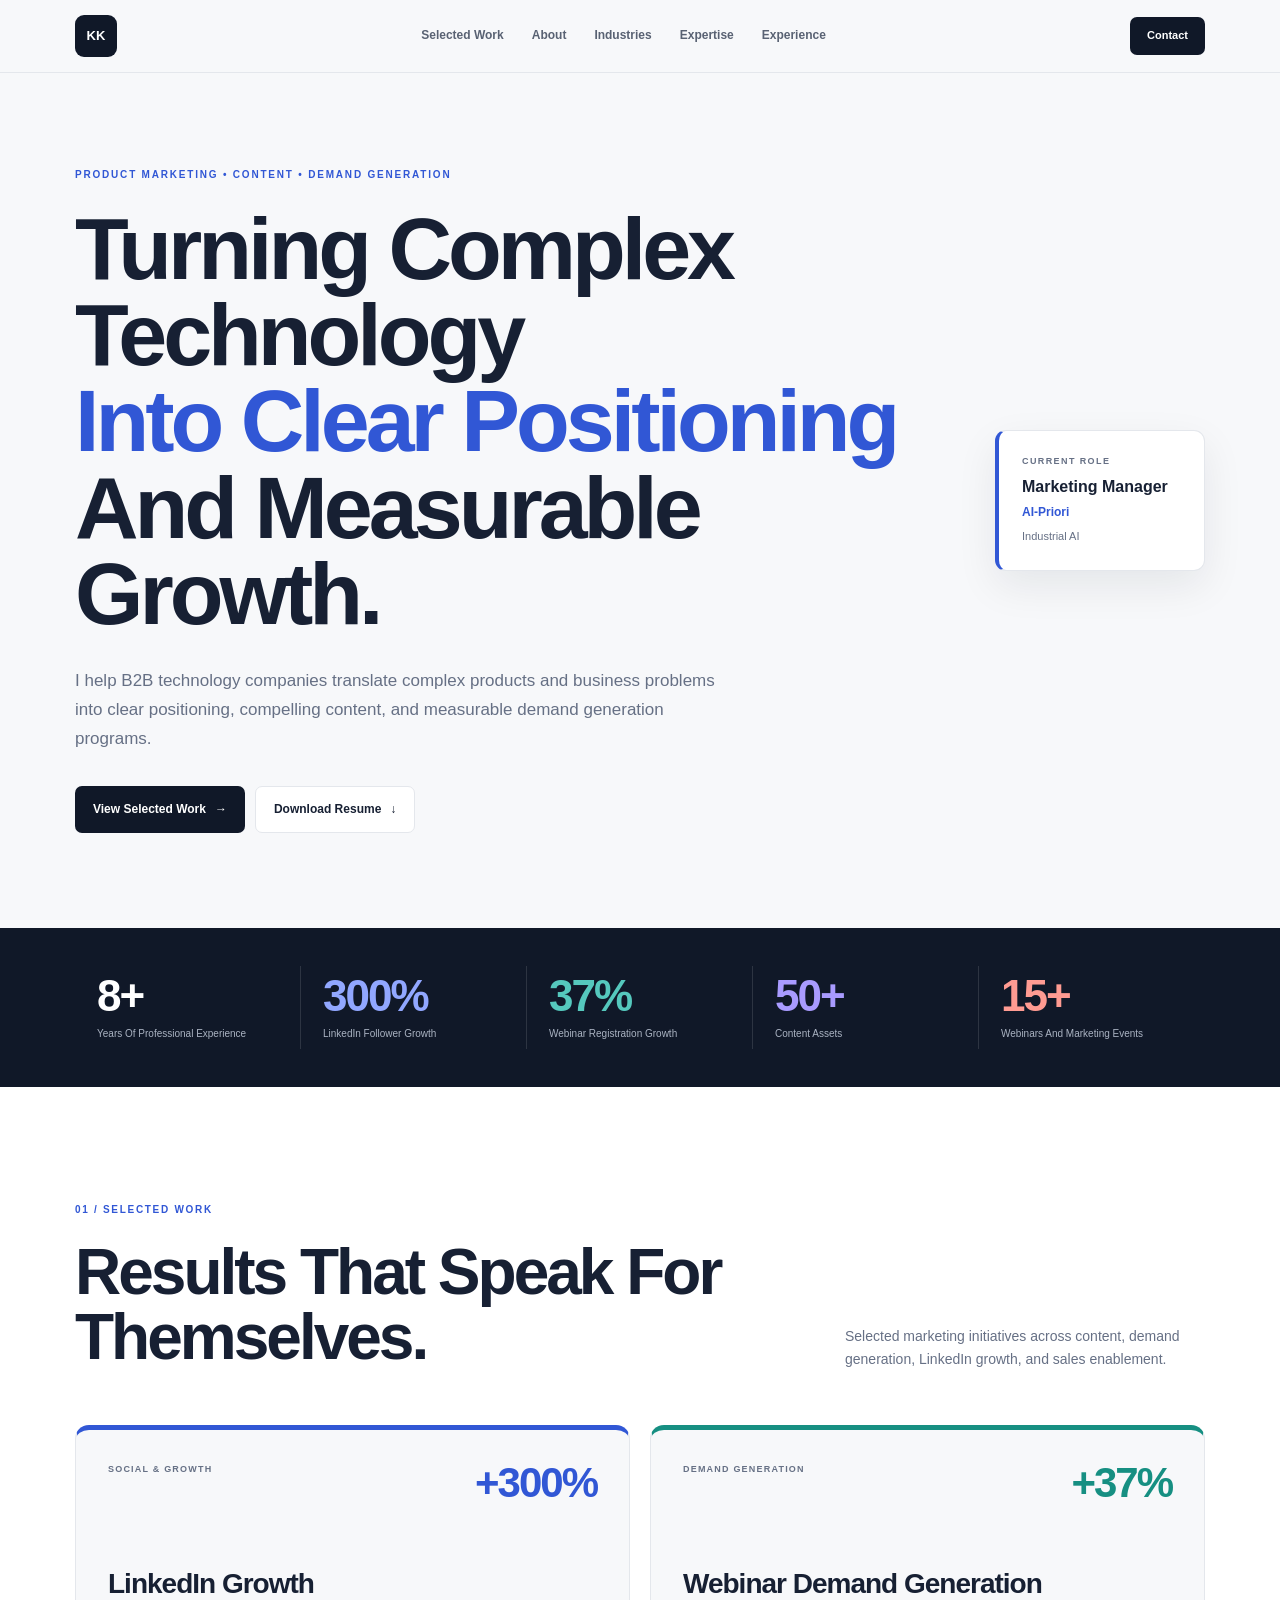
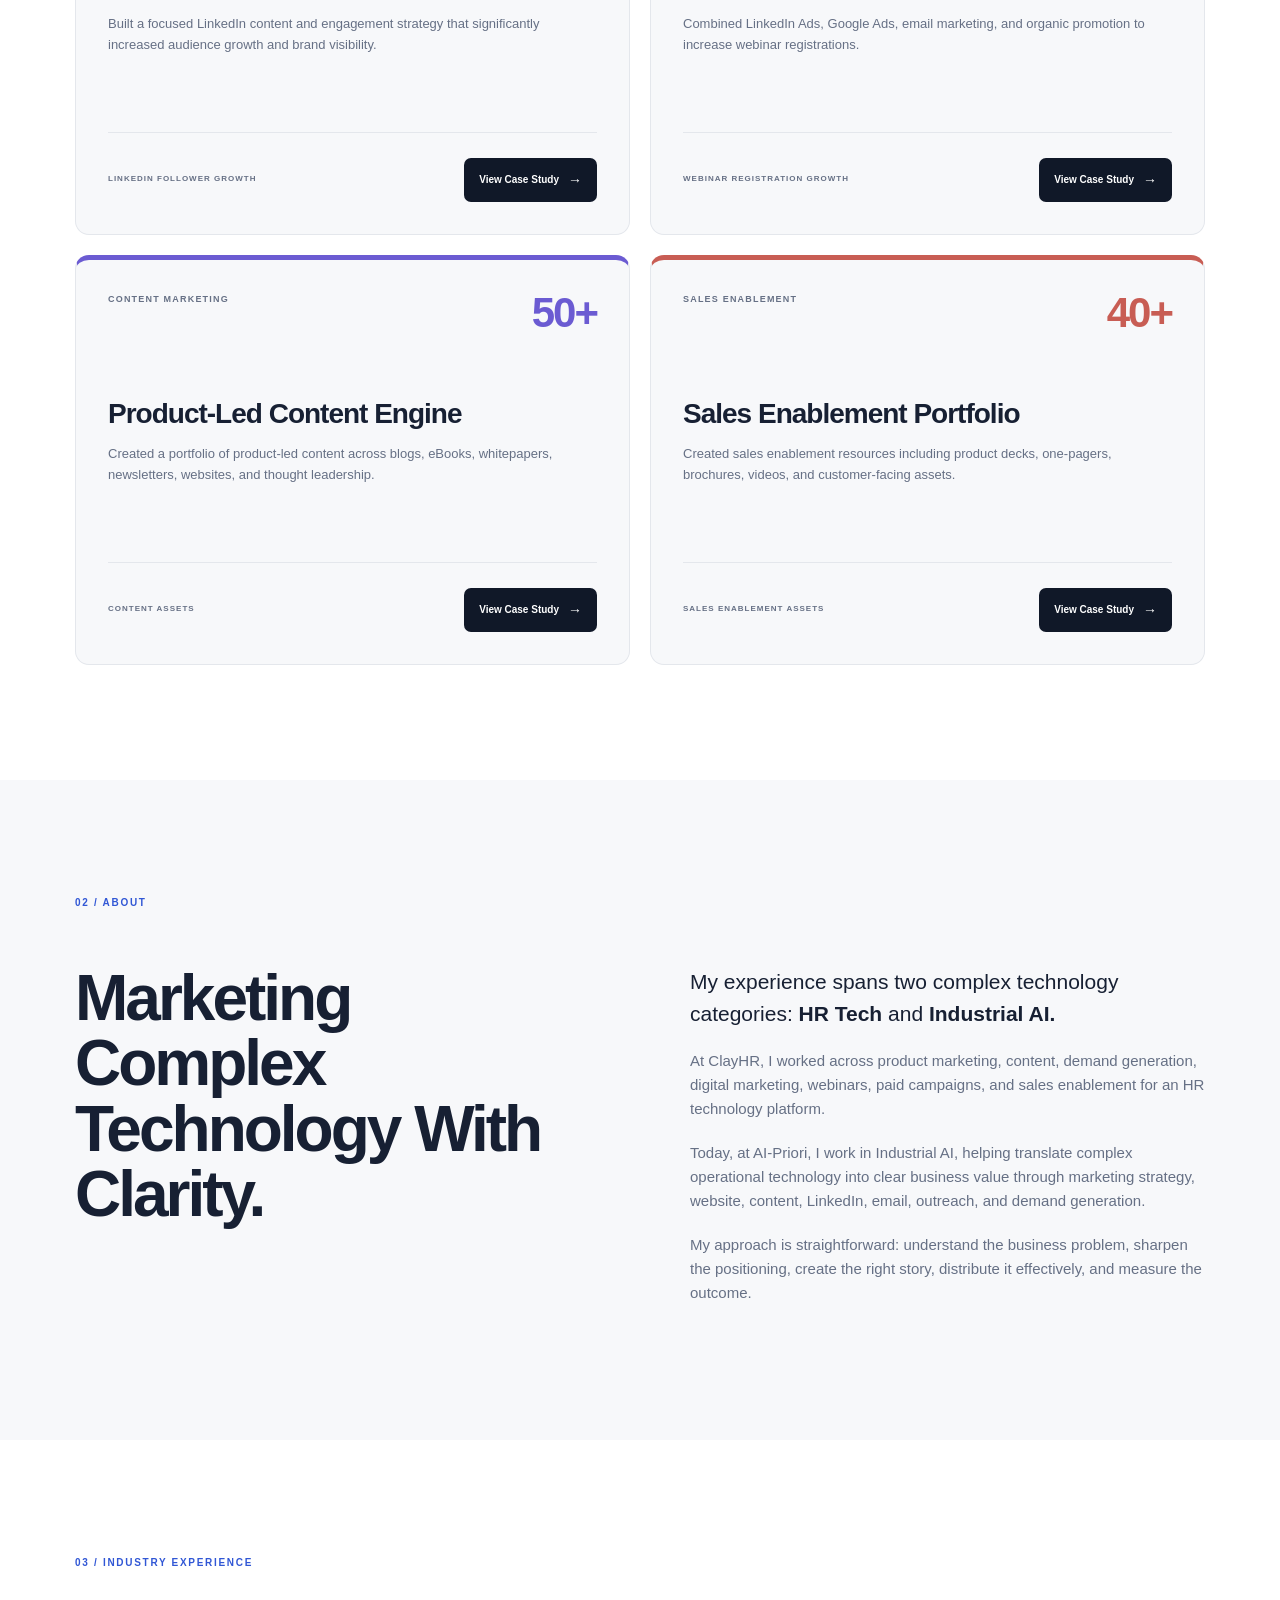
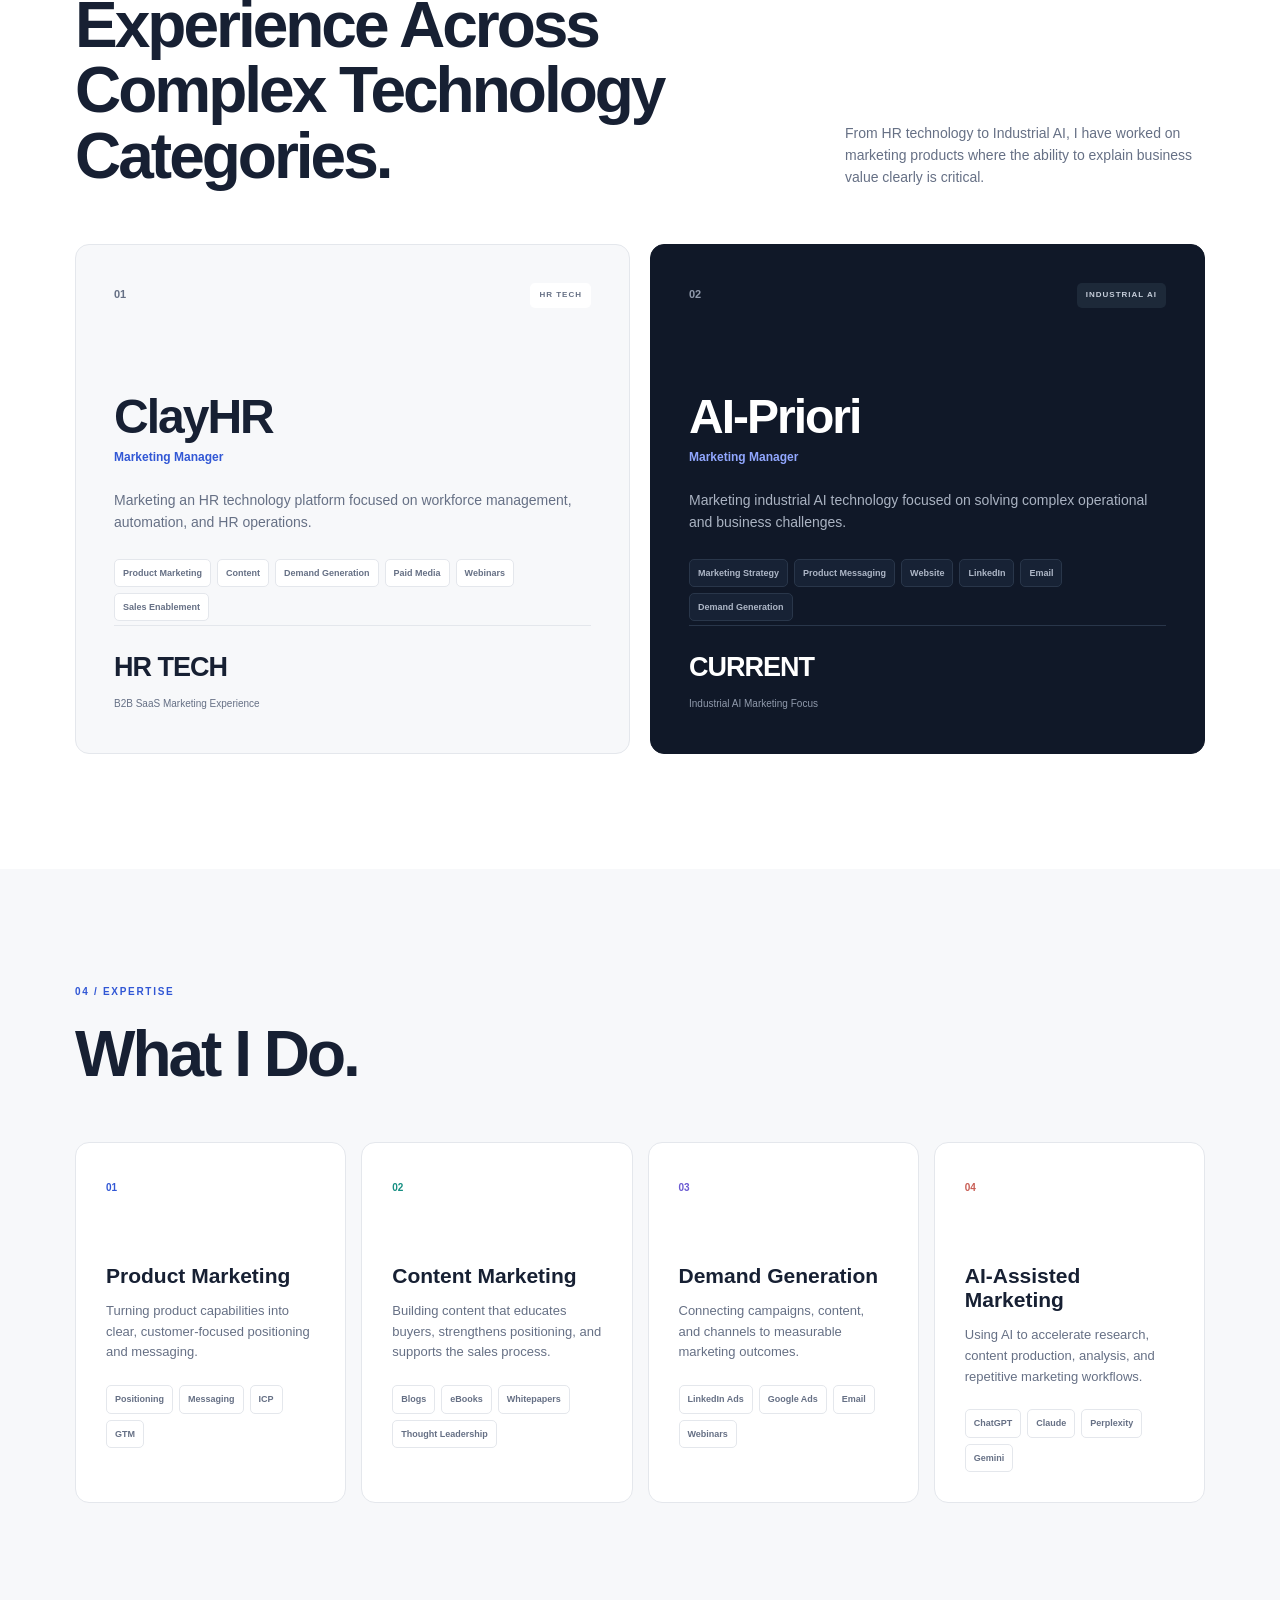
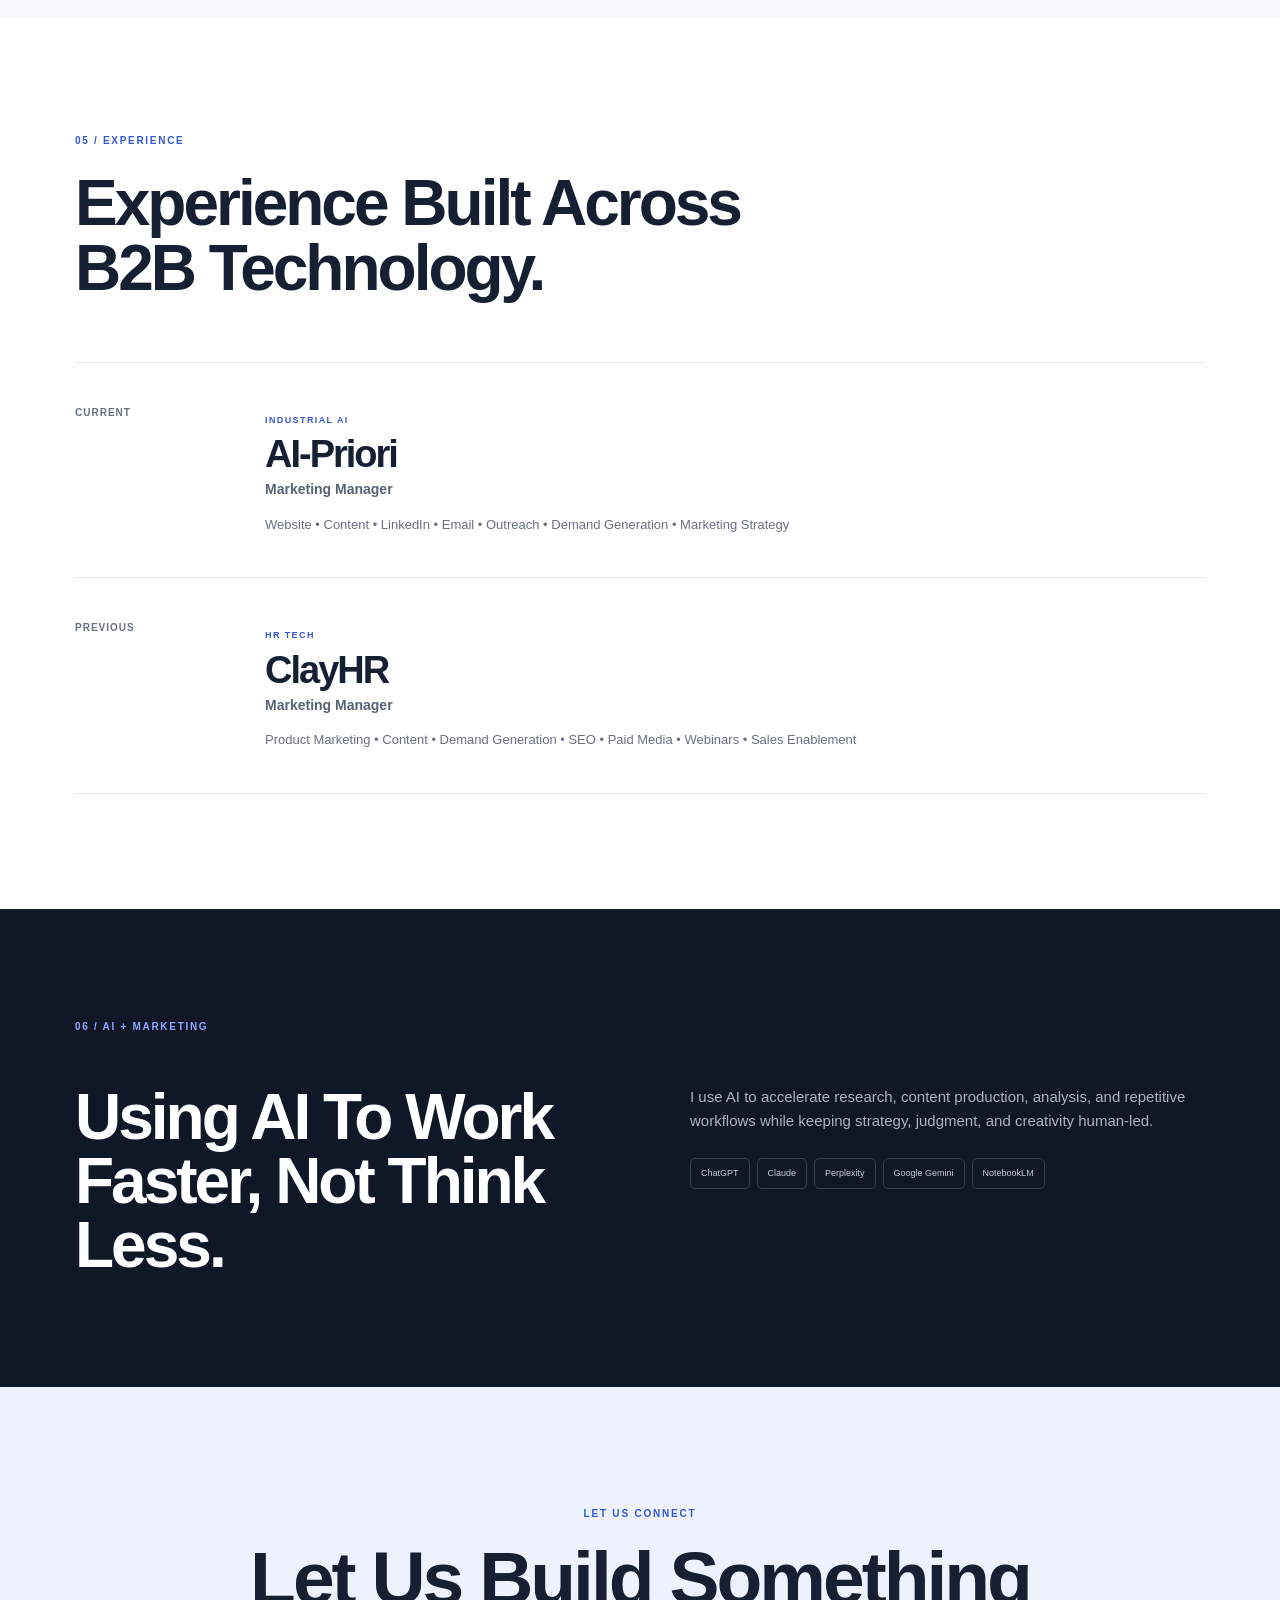
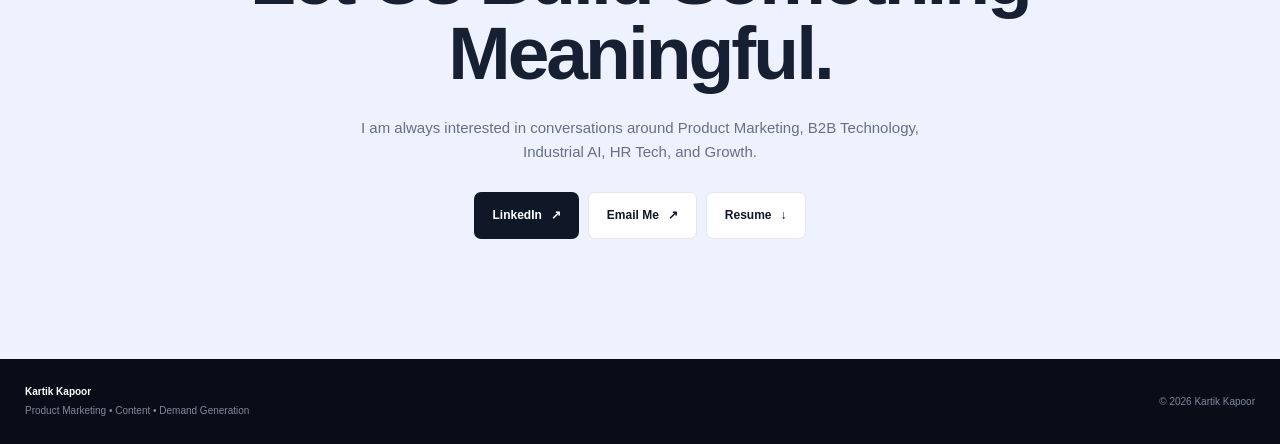
==== commit 1f454b05: "Update index.html" ====
--- a/index.html
+++ b/index.html
@@ -1106,7 +1106,7 @@
 
 
             <a
-                href="mailto:YOUR_EMAIL@example.com"
+                href="mailto:kapoorkartik69@gmail.com"
                 class="button contact-secondary">
 
                 Email Me
--- a/style.css
+++ b/style.css
@@ -2,18 +2,24 @@
 
     --navy: #101828;
 
-    --navy-soft: #1b2638;
+    --navy-dark: #080d18;
 
     --blue: #3157d5;
 
-    --blue-soft: #edf2ff;
+    --blue-light: #eef2ff;
 
     --teal: #168f82;
 
-    --teal-soft: #eaf7f5;
+    --teal-light: #eaf7f5;
+
+    --purple: #6b5bd2;
+
+    --purple-light: #f1efff;
 
     --coral: #c85d54;
 
+    --coral-light: #fff0ee;
+
     --white: #ffffff;
 
     --background: #f7f8fa;
@@ -24,17 +30,12 @@
 
     --border: #e4e7ec;
 
-    --radius: 16px;
-
-    --shadow:
-        0 12px 35px rgba(16, 24, 40, 0.07);
-
-}
-
-
-/* =========================
-   RESET
-========================= */
+    --radius: 14px;
+
+    --shadow: 0 15px 40px rgba(16, 24, 40, 0.08);
+
+}
+
 
 * {
 
@@ -75,9 +76,9 @@
 
 a {
 
+    color: inherit;
+
     text-decoration: none;
-
-    color: inherit;
 
 }
 
@@ -101,13 +102,11 @@
 
     z-index: 1000;
 
-    background:
-        rgba(247, 248, 250, 0.95);
+    background: rgba(247, 248, 250, 0.96);
 
     backdrop-filter: blur(12px);
 
-    border-bottom:
-        1px solid var(--border);
+    border-bottom: 1px solid var(--border);
 
 }
 
@@ -118,7 +117,7 @@
 
     margin: auto;
 
-    padding: 16px 25px;
+    padding: 15px 25px;
 
     display: flex;
 
@@ -141,7 +140,7 @@
 
     justify-content: center;
 
-    border-radius: 10px;
+    border-radius: 9px;
 
     background: var(--navy);
 
@@ -158,7 +157,7 @@
 
     display: flex;
 
-    gap: 30px;
+    gap: 28px;
 
 }
 
@@ -167,9 +166,9 @@
 
     color: #596273;
 
-    font-size: 13px;
-
-    font-weight: 600;
+    font-size: 12px;
+
+    font-weight: 650;
 
     transition: 0.2s;
 
@@ -187,15 +186,15 @@
 
     padding: 10px 17px;
 
-    border-radius: 8px;
+    border-radius: 7px;
 
     background: var(--navy);
 
     color: white;
 
-    font-size: 12px;
-
-    font-weight: 700;
+    font-size: 11px;
+
+    font-weight: 750;
 
     transition: 0.2s;
 
@@ -215,15 +214,13 @@
 
 .hero {
 
-    position: relative;
-
     max-width: 1180px;
 
-    min-height: 690px;
+    min-height: 670px;
 
     margin: auto;
 
-    padding: 100px 25px;
+    padding: 95px 25px;
 
     display: flex;
 
@@ -231,14 +228,14 @@
 
     justify-content: space-between;
 
-    gap: 60px;
+    gap: 50px;
 
 }
 
 
 .hero-content {
 
-    max-width: 820px;
+    max-width: 830px;
 
 }
 
@@ -260,7 +257,7 @@
 
 .hero h1 {
 
-    margin-top: 25px;
+    margin-top: 24px;
 
     font-size: clamp(52px, 7vw, 88px);
 
@@ -312,18 +309,17 @@
 
 .hero-context {
 
-    min-width: 205px;
-
-    padding: 22px;
+    min-width: 210px;
+
+    padding: 23px;
 
     background: white;
 
     border: 1px solid var(--border);
 
-    border-left:
-        3px solid var(--blue);
-
-    border-radius: 12px;
+    border-left: 4px solid var(--blue);
+
+    border-radius: 11px;
 
     box-shadow: var(--shadow);
 
@@ -364,7 +360,7 @@
 
     font-size: 12px;
 
-    font-weight: 650;
+    font-weight: 700;
 
 }
 
@@ -390,15 +386,15 @@
 
     justify-content: center;
 
-    gap: 10px;
+    gap: 9px;
 
     padding: 13px 18px;
 
-    border-radius: 8px;
+    border-radius: 7px;
 
     font-size: 12px;
 
-    font-weight: 700;
+    font-weight: 750;
 
     transition:
         background 0.2s,
@@ -444,9 +440,9 @@
 
 .secondary:hover {
 
+    color: var(--blue);
+
     border-color: var(--blue);
-
-    color: var(--blue);
 
 }
 
@@ -470,22 +466,20 @@
 
     margin: auto;
 
-    padding: 35px 25px;
+    padding: 38px 25px;
 
     display: grid;
 
-    grid-template-columns:
-        repeat(4, 1fr);
+    grid-template-columns: repeat(5, 1fr);
 
 }
 
 
 .result-item {
 
-    padding: 10px 25px;
-
-    border-right:
-        1px solid rgba(255,255,255,0.12);
+    padding: 8px 22px;
+
+    border-right: 1px solid rgba(255, 255, 255, 0.12);
 
 }
 
@@ -501,7 +495,7 @@
 
     display: block;
 
-    font-size: 43px;
+    font-size: 44px;
 
     line-height: 1;
 
@@ -514,7 +508,7 @@
 
     display: block;
 
-    margin-top: 8px;
+    margin-top: 9px;
 
     color: #aab3c2;
 
@@ -535,6 +529,20 @@
 .result-teal strong {
 
     color: #55c8bd;
+
+}
+
+
+.result-purple strong {
+
+    color: #a99bff;
+
+}
+
+
+.result-coral strong {
+
+    color: #ff9b92;
 
 }
 
@@ -549,7 +557,7 @@
 
     margin: auto;
 
-    padding: 120px 25px;
+    padding: 115px 25px;
 
 }
 
@@ -558,13 +566,11 @@
 
     max-width: none;
 
-    background: #ffffff;
-
-    padding-left:
-        max(25px, calc((100vw - 1130px) / 2));
-
-    padding-right:
-        max(25px, calc((100vw - 1130px) / 2));
+    background: white;
+
+    padding-left: max(25px, calc((100vw - 1130px) / 2));
+
+    padding-right: max(25px, calc((100vw - 1130px) / 2));
 
 }
 
@@ -605,12 +611,11 @@
 
     display: grid;
 
-    grid-template-columns:
-        1fr 1fr;
+    grid-template-columns: 1fr 1fr;
 
     gap: 100px;
 
-    margin-top: 60px;
+    margin-top: 55px;
 
 }
 
@@ -673,6 +678,255 @@
 
 
 /* =========================
+   SELECTED WORK
+========================= */
+
+.work-grid {
+
+    display: grid;
+
+    grid-template-columns: repeat(2, 1fr);
+
+    gap: 20px;
+
+    margin-top: 55px;
+
+}
+
+
+.work-card {
+
+    min-height: 410px;
+
+    padding: 32px;
+
+    background: var(--background);
+
+    border: 1px solid var(--border);
+
+    border-radius: 14px;
+
+    display: flex;
+
+    flex-direction: column;
+
+    transition: 0.25s;
+
+}
+
+
+.work-card:hover {
+
+    transform: translateY(-5px);
+
+    box-shadow: var(--shadow);
+
+}
+
+
+.work-blue {
+
+    border-top: 5px solid var(--blue);
+
+}
+
+
+.work-teal {
+
+    border-top: 5px solid var(--teal);
+
+}
+
+
+.work-purple {
+
+    border-top: 5px solid var(--purple);
+
+}
+
+
+.work-coral {
+
+    border-top: 5px solid var(--coral);
+
+}
+
+
+.work-top {
+
+    display: flex;
+
+    align-items: flex-start;
+
+    justify-content: space-between;
+
+    gap: 20px;
+
+}
+
+
+.work-top span {
+
+    color: var(--muted);
+
+    font-size: 9px;
+
+    font-weight: 800;
+
+    letter-spacing: 1.2px;
+
+}
+
+
+.work-top strong {
+
+    font-size: 42px;
+
+    line-height: 1;
+
+    letter-spacing: -2px;
+
+}
+
+
+.work-blue .work-top strong {
+
+    color: var(--blue);
+
+}
+
+
+.work-teal .work-top strong {
+
+    color: var(--teal);
+
+}
+
+
+.work-purple .work-top strong {
+
+    color: var(--purple);
+
+}
+
+
+.work-coral .work-top strong {
+
+    color: var(--coral);
+
+}
+
+
+.work-card h3 {
+
+    max-width: 500px;
+
+    margin-top: 65px;
+
+    font-size: 28px;
+
+    line-height: 1.1;
+
+    letter-spacing: -1px;
+
+}
+
+
+.work-card p {
+
+    max-width: 530px;
+
+    margin-top: 14px;
+
+    color: var(--muted);
+
+    font-size: 13px;
+
+}
+
+
+.work-bottom {
+
+    margin-top: auto;
+
+    padding-top: 25px;
+
+    display: flex;
+
+    align-items: center;
+
+    justify-content: space-between;
+
+    gap: 15px;
+
+    border-top: 1px solid var(--border);
+
+}
+
+
+.work-proof {
+
+    color: var(--muted);
+
+    font-size: 8px;
+
+    font-weight: 800;
+
+    letter-spacing: 1px;
+
+}
+
+
+.case-button {
+
+    display: inline-flex;
+
+    align-items: center;
+
+    justify-content: center;
+
+    gap: 9px;
+
+    padding: 11px 15px;
+
+    border-radius: 7px;
+
+    background: var(--navy);
+
+    color: white;
+
+    font-size: 10px;
+
+    font-weight: 750;
+
+    white-space: nowrap;
+
+    transition:
+        background 0.2s,
+        transform 0.2s;
+
+}
+
+
+.case-button span {
+
+    font-size: 14px;
+
+}
+
+
+.case-button:hover {
+
+    background: var(--blue);
+
+    color: white;
+
+    transform: translateY(-2px);
+
+}
+
+
+/* =========================
    INDUSTRIES
 ========================= */
 
@@ -680,12 +934,11 @@
 
     display: grid;
 
-    grid-template-columns:
-        repeat(2, 1fr);
+    grid-template-columns: repeat(2, 1fr);
 
     gap: 20px;
 
-    margin-top: 60px;
+    margin-top: 55px;
 
 }
 
@@ -698,8 +951,7 @@
 
     background: var(--background);
 
-    border:
-        1px solid var(--border);
+    border: 1px solid var(--border);
 
     border-radius: var(--radius);
 
@@ -736,10 +988,10 @@
 
     display: flex;
 
+    align-items: center;
+
     justify-content: space-between;
 
-    align-items: center;
-
 }
 
 
@@ -864,8 +1116,7 @@
 
     padding: 6px 8px;
 
-    border:
-        1px solid var(--border);
+    border: 1px solid var(--border);
 
     border-radius: 5px;
 
@@ -897,8 +1148,7 @@
 
     padding-top: 20px;
 
-    border-top:
-        1px solid var(--border);
+    border-top: 1px solid var(--border);
 
 }
 
@@ -914,7 +1164,7 @@
 
     display: block;
 
-    font-size: 29px;
+    font-size: 27px;
 
     letter-spacing: -1px;
 
@@ -945,8 +1195,7 @@
 
     display: grid;
 
-    grid-template-columns:
-        repeat(4, 1fr);
+    grid-template-columns: repeat(4, 1fr);
 
     gap: 15px;
 
@@ -963,8 +1212,7 @@
 
     background: white;
 
-    border:
-        1px solid var(--border);
+    border: 1px solid var(--border);
 
     border-radius: 14px;
 
@@ -993,6 +1241,27 @@
 }
 
 
+.expertise-card:nth-child(2) .expertise-number {
+
+    color: var(--teal);
+
+}
+
+
+.expertise-card:nth-child(3) .expertise-number {
+
+    color: var(--purple);
+
+}
+
+
+.expertise-card:nth-child(4) .expertise-number {
+
+    color: var(--coral);
+
+}
+
+
 .expertise-card h3 {
 
     margin-top: 65px;
@@ -1018,158 +1287,6 @@
 .expertise-card .tag-list {
 
     margin-top: 22px;
-
-}
-
-
-/* =========================
-   WORK
-========================= */
-
-.work-grid {
-
-    display: grid;
-
-    grid-template-columns:
-        repeat(2, 1fr);
-
-    gap: 20px;
-
-    margin-top: 60px;
-
-}
-
-
-.work-card {
-
-    min-height: 390px;
-
-    padding: 32px;
-
-    background: var(--background);
-
-    border:
-        1px solid var(--border);
-
-    border-radius: 14px;
-
-    display: flex;
-
-    flex-direction: column;
-
-    transition: 0.25s;
-
-}
-
-
-.work-card:hover {
-
-    transform: translateY(-5px);
-
-    box-shadow: var(--shadow);
-
-}
-
-
-.work-top {
-
-    display: flex;
-
-    align-items: start;
-
-    justify-content: space-between;
-
-}
-
-
-.work-top span {
-
-    color: var(--muted);
-
-    font-size: 9px;
-
-    font-weight: 800;
-
-    letter-spacing: 1.2px;
-
-}
-
-
-.work-top strong {
-
-    font-size: 39px;
-
-    line-height: 1;
-
-    letter-spacing: -2px;
-
-}
-
-
-.blue-result {
-
-    color: var(--blue);
-
-}
-
-
-.teal-result {
-
-    color: var(--teal);
-
-}
-
-
-.work-card h3 {
-
-    margin-top: 65px;
-
-    font-size: 27px;
-
-    line-height: 1.1;
-
-    letter-spacing: -1px;
-
-}
-
-
-.work-card p {
-
-    max-width: 530px;
-
-    margin-top: 14px;
-
-    color: var(--muted);
-
-    font-size: 13px;
-
-}
-
-
-.work-card > a {
-
-    display: inline-flex;
-
-    align-items: center;
-
-    gap: 7px;
-
-    margin-top: auto;
-
-    padding-top: 25px;
-
-    color: var(--navy);
-
-    font-size: 11px;
-
-    font-weight: 800;
-
-}
-
-
-.work-card > a:hover {
-
-    color: var(--blue);
 
 }
 
@@ -1182,8 +1299,7 @@
 
     margin-top: 60px;
 
-    border-top:
-        1px solid var(--border);
+    border-top: 1px solid var(--border);
 
 }
 
@@ -1192,15 +1308,13 @@
 
     display: grid;
 
-    grid-template-columns:
-        150px 1fr;
+    grid-template-columns: 150px 1fr;
 
     gap: 40px;
 
     padding: 42px 0;
 
-    border-bottom:
-        1px solid var(--border);
+    border-bottom: 1px solid var(--border);
 
 }
 
@@ -1273,7 +1387,7 @@
 
 
 /* =========================
-   AI
+   AI SECTION
 ========================= */
 
 .ai-section {
@@ -1307,8 +1421,7 @@
 
     display: grid;
 
-    grid-template-columns:
-        1fr 1fr;
+    grid-template-columns: 1fr 1fr;
 
     gap: 100px;
 
@@ -1358,8 +1471,7 @@
 
     padding: 7px 10px;
 
-    border:
-        1px solid #344054;
+    border: 1px solid #344054;
 
     border-radius: 5px;
 
@@ -1378,7 +1490,7 @@
 
     padding: 120px 25px;
 
-    background: #eef2ff;
+    background: var(--blue-light);
 
     text-align: center;
 
@@ -1464,8 +1576,7 @@
 
     color: var(--navy);
 
-    border:
-        1px solid var(--border);
+    border: 1px solid var(--border);
 
 }
 
@@ -1485,11 +1596,9 @@
 
 footer {
 
-    max-width: none;
-
     padding: 25px;
 
-    background: #080d18;
+    background: var(--navy-dark);
 
     color: #7f899a;
 
@@ -1520,6 +1629,407 @@
 footer span {
 
     color: #7f899a;
+
+}
+
+
+/* =========================================================
+   CASE STUDIES
+========================================================= */
+
+.case-container {
+
+    max-width: 1180px;
+
+    margin: auto;
+
+    padding-left: 25px;
+
+    padding-right: 25px;
+
+}
+
+
+/* CASE HERO */
+
+.case-hero {
+
+    padding: 120px 0 110px;
+
+    background:
+        linear-gradient(
+            180deg,
+            #eef2ff 0%,
+            #f7f8fa 100%
+        );
+
+    border-bottom: 1px solid var(--border);
+
+}
+
+
+.case-hero h1 {
+
+    max-width: 900px;
+
+    margin-top: 25px;
+
+    font-size: clamp(50px, 7vw, 88px);
+
+    line-height: 0.98;
+
+    letter-spacing: -4px;
+
+}
+
+
+.case-hero h1 span {
+
+    display: block;
+
+    color: var(--blue);
+
+}
+
+
+.case-intro {
+
+    max-width: 680px;
+
+    margin-top: 30px;
+
+    color: var(--muted);
+
+    font-size: 17px;
+
+    line-height: 1.7;
+
+}
+
+
+.case-result {
+
+    display: inline-flex;
+
+    flex-direction: column;
+
+    margin-top: 45px;
+
+    padding: 20px 25px;
+
+    border-left: 4px solid var(--blue);
+
+    background: white;
+
+    border-radius: 8px;
+
+    box-shadow: var(--shadow);
+
+}
+
+
+.case-result strong {
+
+    color: var(--blue);
+
+    font-size: 48px;
+
+    line-height: 1;
+
+    letter-spacing: -2px;
+
+}
+
+
+.case-result span {
+
+    margin-top: 6px;
+
+    color: var(--muted);
+
+    font-size: 10px;
+
+    font-weight: 700;
+
+    text-transform: uppercase;
+
+    letter-spacing: 0.8px;
+
+}
+
+
+/* CASE SECTIONS */
+
+.case-section {
+
+    padding: 110px 0;
+
+}
+
+
+.case-light {
+
+    background: white;
+
+}
+
+
+.case-grid {
+
+    display: grid;
+
+    grid-template-columns: 1fr 1fr;
+
+    gap: 100px;
+
+}
+
+
+.case-grid h2 {
+
+    max-width: 500px;
+
+    font-size: 45px;
+
+    line-height: 1.05;
+
+    letter-spacing: -2px;
+
+}
+
+
+.case-label {
+
+    margin-bottom: 20px;
+
+    color: var(--blue);
+
+    font-size: 10px;
+
+    font-weight: 800;
+
+    letter-spacing: 1.6px;
+
+    text-transform: uppercase;
+
+}
+
+
+.case-copy {
+
+    max-width: 600px;
+
+}
+
+
+.case-copy p {
+
+    margin-bottom: 22px;
+
+    color: var(--muted);
+
+    font-size: 15px;
+
+}
+
+
+/* CASE STEPS */
+
+.three-column {
+
+    grid-template-columns: repeat(3, 1fr);
+
+    gap: 20px;
+
+    margin-top: 45px;
+
+}
+
+
+.case-step {
+
+    min-height: 270px;
+
+    padding: 30px;
+
+    background: var(--background);
+
+    border: 1px solid var(--border);
+
+    border-radius: 12px;
+
+    transition: 0.25s;
+
+}
+
+
+.case-step:hover {
+
+    transform: translateY(-4px);
+
+    box-shadow: var(--shadow);
+
+}
+
+
+.case-step strong {
+
+    color: var(--blue);
+
+    font-size: 12px;
+
+}
+
+
+.case-step h3 {
+
+    margin-top: 50px;
+
+    font-size: 22px;
+
+    line-height: 1.15;
+
+}
+
+
+.case-step p {
+
+    margin-top: 12px;
+
+    color: var(--muted);
+
+    font-size: 13px;
+
+}
+
+
+/* CASE RESULTS */
+
+.case-result-section {
+
+    padding: 120px 0;
+
+    background: var(--navy);
+
+    color: white;
+
+}
+
+
+.case-result-section .case-label {
+
+    color: #91a7ff;
+
+}
+
+
+.case-result-section strong {
+
+    display: block;
+
+    color: #91a7ff;
+
+    font-size: 90px;
+
+    line-height: 1;
+
+    letter-spacing: -5px;
+
+}
+
+
+.case-result-section h2 {
+
+    max-width: 800px;
+
+    margin-top: 15px;
+
+    font-size: 55px;
+
+    line-height: 1;
+
+    letter-spacing: -3px;
+
+}
+
+
+.case-result-section p:last-child {
+
+    max-width: 650px;
+
+    margin-top: 25px;
+
+    color: #aab3c2;
+
+    font-size: 15px;
+
+}
+
+
+.teal-case strong {
+
+    color: #55c8bd;
+
+}
+
+
+.teal-case .case-label {
+
+    color: #55c8bd;
+
+}
+
+
+.purple-case strong {
+
+    color: #a99bff;
+
+}
+
+
+.purple-case .case-label {
+
+    color: #a99bff;
+
+}
+
+
+.coral-case strong {
+
+    color: #ff9b92;
+
+}
+
+
+.coral-case .case-label {
+
+    color: #ff9b92;
+
+}
+
+
+/* CASE NAVIGATION */
+
+.case-navigation {
+
+    padding: 45px 0;
+
+    background: white;
+
+    border-top: 1px solid var(--border);
+
+}
+
+
+.case-navigation .case-container {
+
+    display: flex;
+
+    align-items: center;
+
+    justify-content: space-between;
+
+    gap: 15px;
 
 }
 
@@ -1528,11 +2038,50 @@
    RESPONSIVE
 ========================= */
 
-@media (max-width: 950px) {
-
+@media (max-width: 1050px) {
 
     .nav-links {
 
+        gap: 15px;
+
+    }
+
+
+    .results-container {
+
+        grid-template-columns: repeat(3, 1fr);
+
+    }
+
+
+    .result-item:nth-child(3) {
+
+        border-right: none;
+
+    }
+
+
+    .result-item:nth-child(4),
+    .result-item:nth-child(5) {
+
+        margin-top: 20px;
+
+    }
+
+
+    .expertise-grid {
+
+        grid-template-columns: repeat(2, 1fr);
+
+    }
+
+}
+
+
+@media (max-width: 900px) {
+
+    .nav-links {
+
         display: none;
 
     }
@@ -1540,265 +2089,348 @@
 
     .hero {
 
+        min-height: 620px;
+
+    }
+
+
+    .hero-context {
+
+        display: none;
+
+    }
+
+
+    .two-column {
+
+        grid-template-columns: 1fr;
+
+        gap: 45px;
+
+    }
+
+
+    .industry-grid {
+
+        grid-template-columns: 1fr;
+
+    }
+
+
+    .ai-grid {
+
+        grid-template-columns: 1fr;
+
+        gap: 45px;
+
+    }
+
+
+    .case-grid {
+
+        grid-template-columns: 1fr;
+
+        gap: 45px;
+
+    }
+
+
+    .three-column {
+
+        grid-template-columns: 1fr;
+
+    }
+
+}
+
+
+@media (max-width: 650px) {
+
+    .nav-container {
+
+        padding: 13px 18px;
+
+    }
+
+
+    .nav-button {
+
+        display: none;
+
+    }
+
+
+    .hero {
+
         min-height: 650px;
 
-    }
-
-
-    .hero-context {
-
-        display: none;
+        padding: 75px 20px;
+
+    }
+
+
+    .hero h1 {
+
+        font-size: 50px;
+
+        letter-spacing: -3px;
+
+    }
+
+
+    .hero-description {
+
+        font-size: 15px;
+
+    }
+
+
+    .hero-buttons {
+
+        flex-direction: column;
+
+    }
+
+
+    .button {
+
+        width: 100%;
 
     }
 
 
     .results-container {
 
-        grid-template-columns:
-            repeat(2, 1fr);
-
-    }
-
-
-    .result-item:nth-child(2) {
+        grid-template-columns: repeat(2, 1fr);
+
+        padding: 25px 15px;
+
+    }
+
+
+    .result-item {
+
+        padding: 15px;
 
         border-right: none;
 
-    }
-
-
-    .two-column {
+        border-bottom: 1px solid rgba(255, 255, 255, 0.12);
+
+    }
+
+
+    .result-item:last-child {
+
+        border-bottom: none;
+
+    }
+
+
+    .result-item strong {
+
+        font-size: 34px;
+
+    }
+
+
+    .section {
+
+        padding: 85px 20px;
+
+    }
+
+
+    .section-title {
+
+        font-size: 43px;
+
+    }
+
+
+    .heading-row {
+
+        display: block;
+
+    }
+
+
+    .heading-description {
+
+        margin-top: 22px;
+
+    }
+
+
+    .work-grid {
 
         grid-template-columns: 1fr;
 
-        gap: 45px;
-
-    }
-
-
-    .industry-grid {
+    }
+
+
+    .work-card {
+
+        min-height: 390px;
+
+    }
+
+
+    .work-bottom {
+
+        align-items: flex-start;
+
+        flex-direction: column;
+
+    }
+
+
+    .case-button {
+
+        width: 100%;
+
+    }
+
+
+    .industry-card {
+
+        min-height: 530px;
+
+        padding: 30px;
+
+    }
+
+
+    .card-main {
+
+        margin-top: 65px;
+
+    }
+
+
+    .card-main h3 {
+
+        font-size: 44px;
+
+    }
+
+
+    .expertise-grid {
 
         grid-template-columns: 1fr;
 
     }
 
 
-    .expertise-grid {
-
-        grid-template-columns:
-            repeat(2, 1fr);
-
-    }
-
-
-    .ai-grid {
+    .experience-item {
 
         grid-template-columns: 1fr;
 
-        gap: 45px;
-
-    }
-
-}
-
-
-@media (max-width: 650px) {
-
-
-    .nav-container {
-
-        padding: 13px 18px;
-
-    }
-
-
-    .nav-button {
-
-        display: none;
-
-    }
-
-
-    .hero {
-
-        min-height: 650px;
-
-        padding: 80px 20px;
-
-    }
-
-
-    .hero h1 {
-
-        font-size: 52px;
+        gap: 12px;
+
+    }
+
+
+    .ai-container {
+
+        padding: 85px 20px;
+
+    }
+
+
+    .contact-section {
+
+        padding: 90px 20px;
+
+    }
+
+
+    .contact-section h2 {
+
+        font-size: 50px;
+
+    }
+
+
+    .contact-buttons {
+
+        flex-direction: column;
+
+    }
+
+
+    footer {
+
+        flex-direction: column;
+
+        align-items: flex-start;
+
+    }
+
+
+    .case-hero {
+
+        padding: 85px 0 80px;
+
+    }
+
+
+    .case-hero h1 {
+
+        font-size: 50px;
 
         letter-spacing: -3px;
 
     }
 
 
-    .hero-description {
-
-        font-size: 15px;
-
-    }
-
-
-    .hero-buttons {
+    .case-section {
+
+        padding: 80px 0;
+
+    }
+
+
+    .case-grid h2 {
+
+        font-size: 38px;
+
+    }
+
+
+    .case-result-section {
+
+        padding: 90px 0;
+
+    }
+
+
+    .case-result-section strong {
+
+        font-size: 70px;
+
+    }
+
+
+    .case-result-section h2 {
+
+        font-size: 40px;
+
+    }
+
+
+    .case-navigation .case-container {
 
         flex-direction: column;
 
-    }
-
-
-    .button {
+        align-items: stretch;
+
+    }
+
+
+    .case-navigation .button {
 
         width: 100%;
 
     }
 
-
-    .results-container {
-
-        grid-template-columns:
-            repeat(2, 1fr);
-
-        padding: 25px 15px;
-
-    }
-
-
-    .result-item {
-
-        padding: 15px;
-
-        border-right: none;
-
-    }
-
-
-    .result-item strong {
-
-        font-size: 34px;
-
-    }
-
-
-    .section {
-
-        padding: 85px 20px;
-
-    }
-
-
-    .section-title {
-
-        font-size: 43px;
-
-    }
-
-
-    .heading-row {
-
-        display: block;
-
-    }
-
-
-    .heading-description {
-
-        margin-top: 22px;
-
-    }
-
-
-    .industry-card {
-
-        min-height: 530px;
-
-        padding: 30px;
-
-    }
-
-
-    .card-main {
-
-        margin-top: 65px;
-
-    }
-
-
-    .card-main h3 {
-
-        font-size: 44px;
-
-    }
-
-
-    .expertise-grid {
-
-        grid-template-columns: 1fr;
-
-    }
-
-
-    .work-grid {
-
-        grid-template-columns: 1fr;
-
-    }
-
-
-    .work-card {
-
-        min-height: 390px;
-
-    }
-
-
-    .experience-item {
-
-        grid-template-columns: 1fr;
-
-        gap: 12px;
-
-    }
-
-
-    .ai-container {
-
-        padding: 85px 20px;
-
-    }
-
-
-    .contact-section {
-
-        padding: 90px 20px;
-
-    }
-
-
-    .contact-section h2 {
-
-        font-size: 50px;
-
-    }
-
-
-    .contact-buttons {
-
-        flex-direction: column;
-
-    }
-
-
-    footer {
-
-        flex-direction: column;
-
-        align-items: flex-start;
-
-    }
-
-}
+}
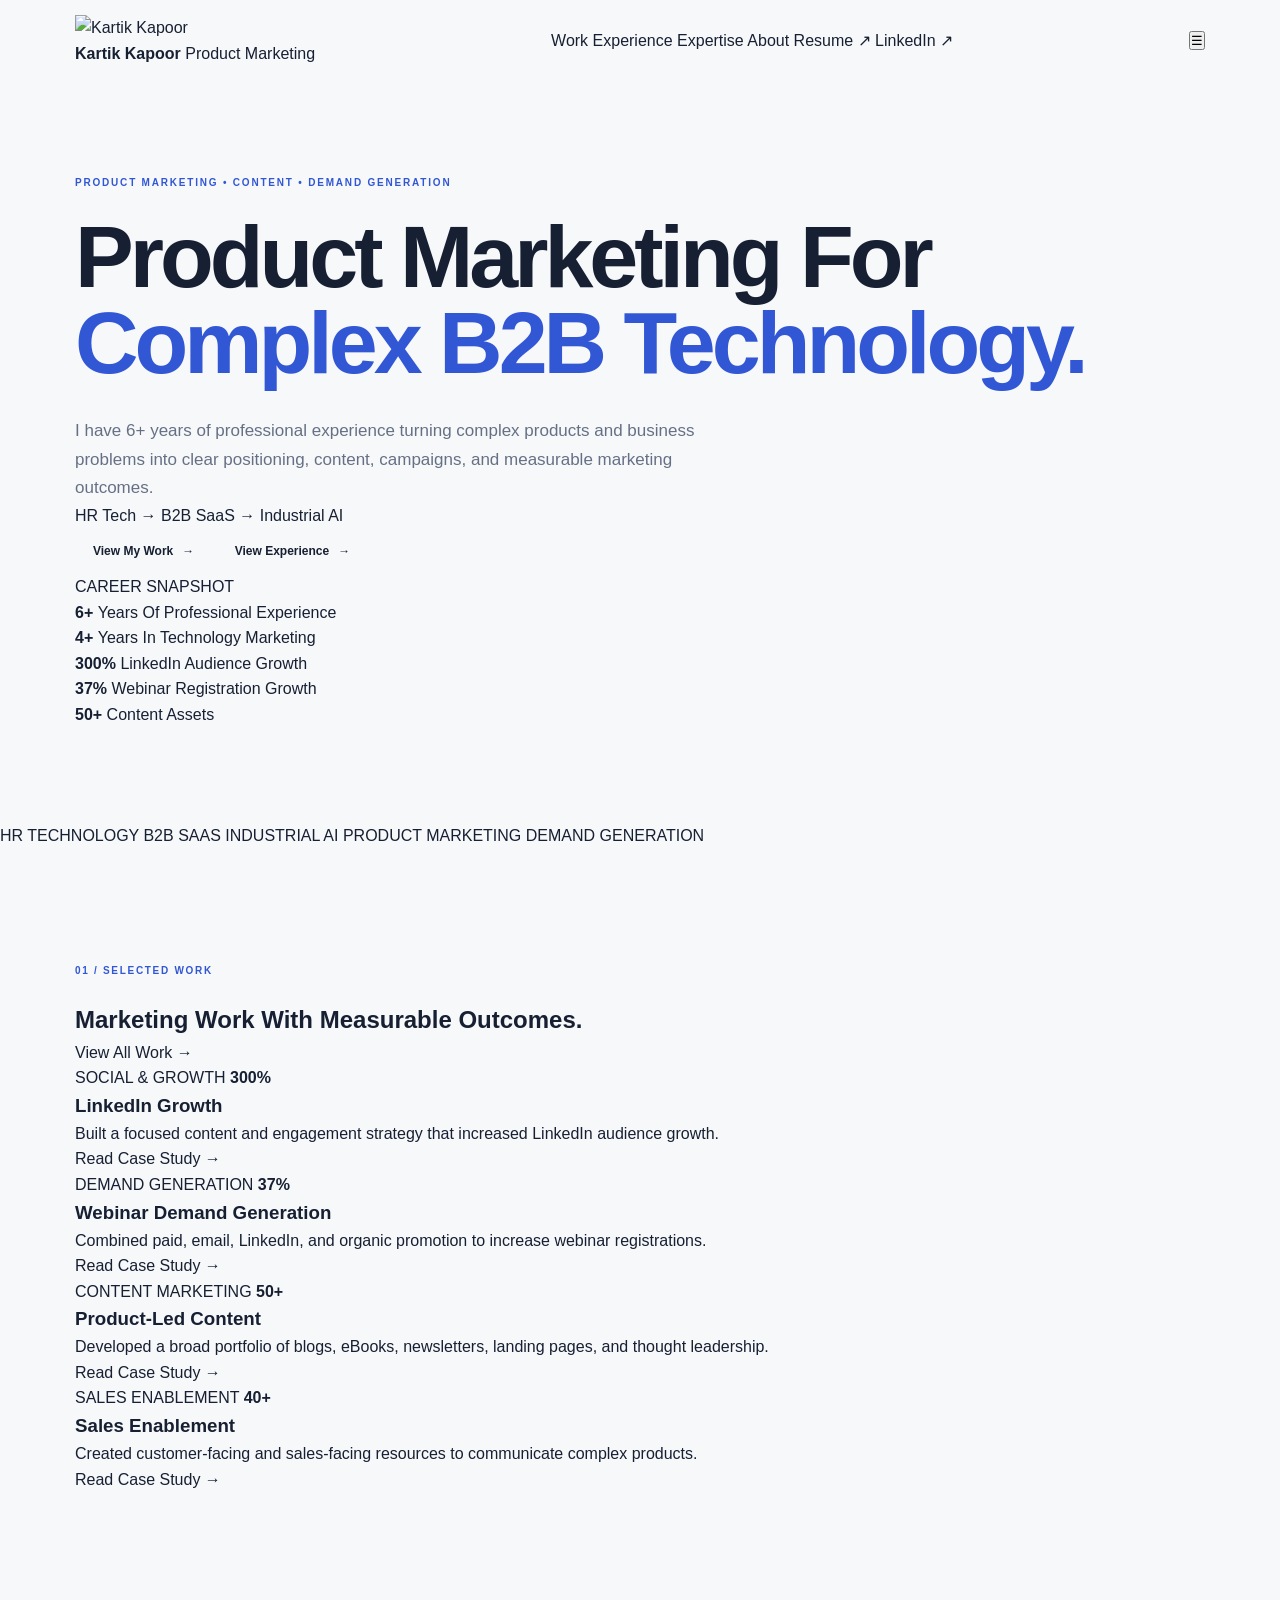
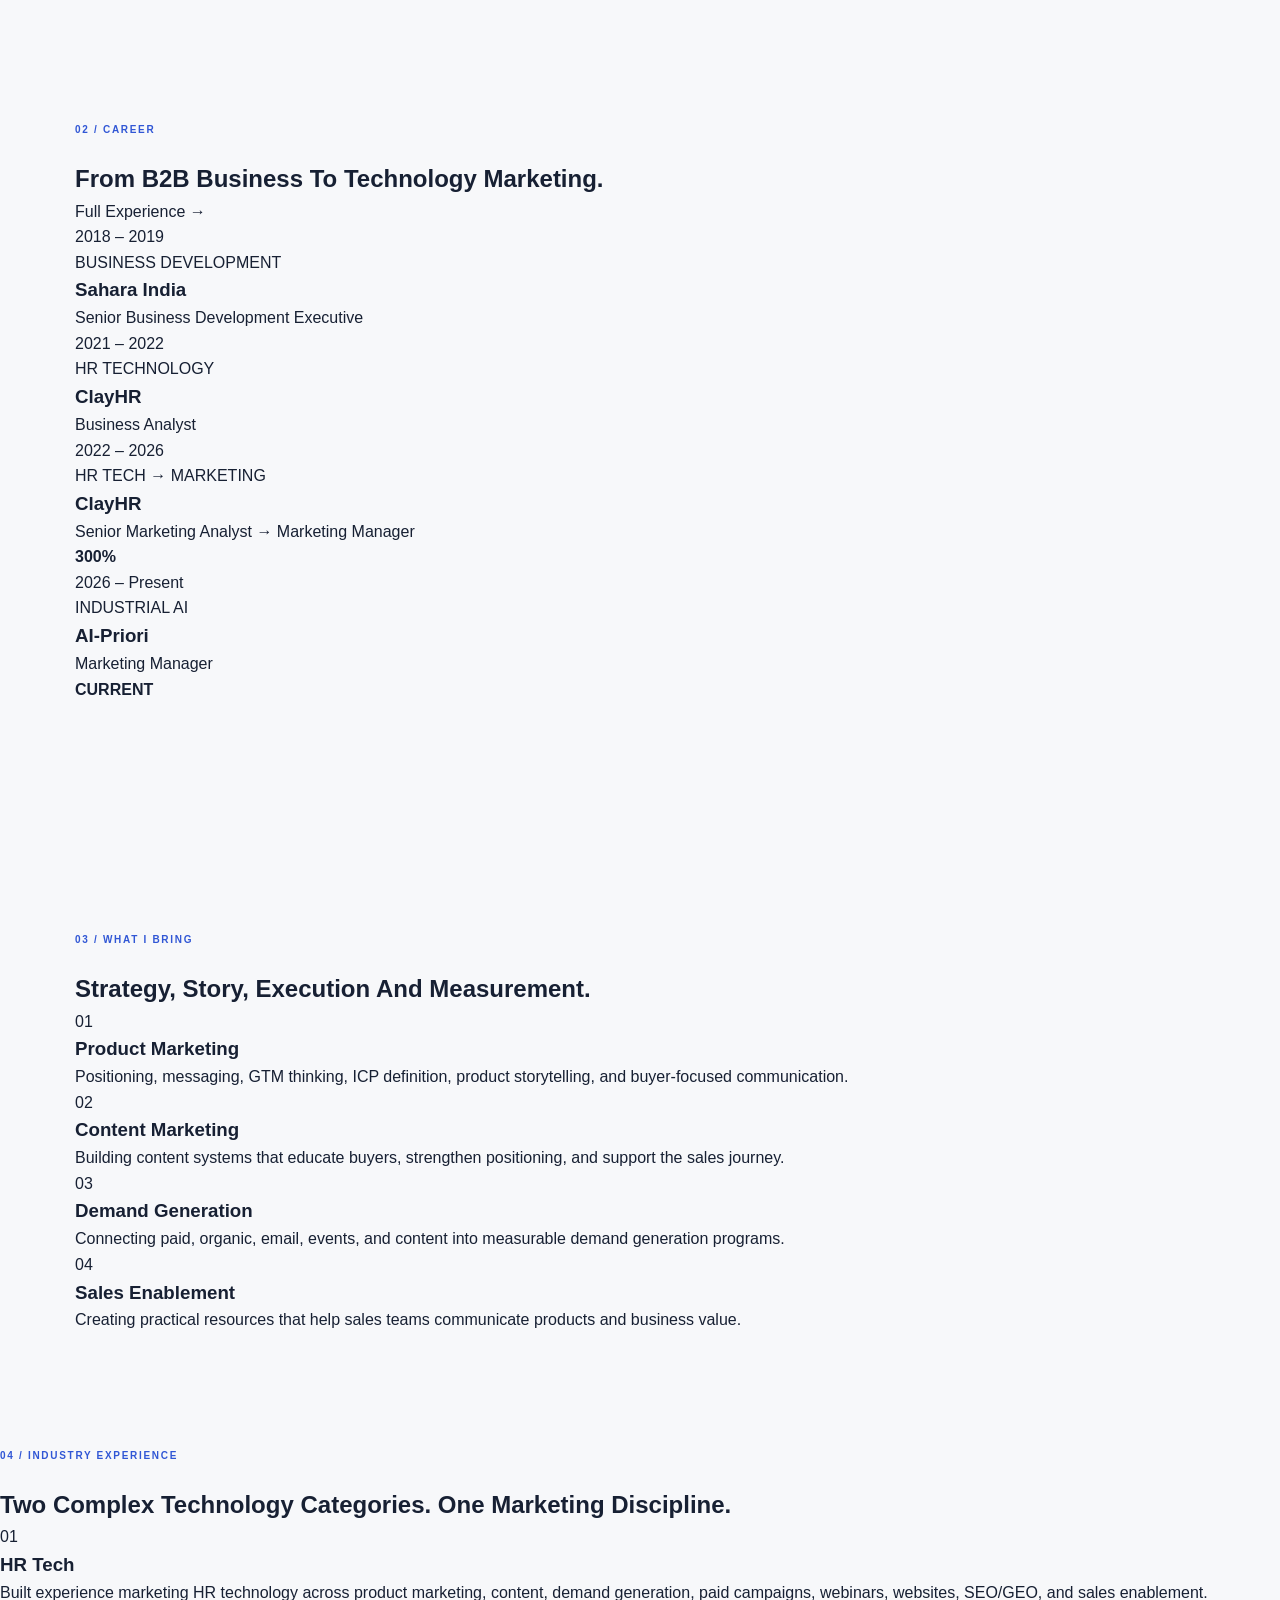
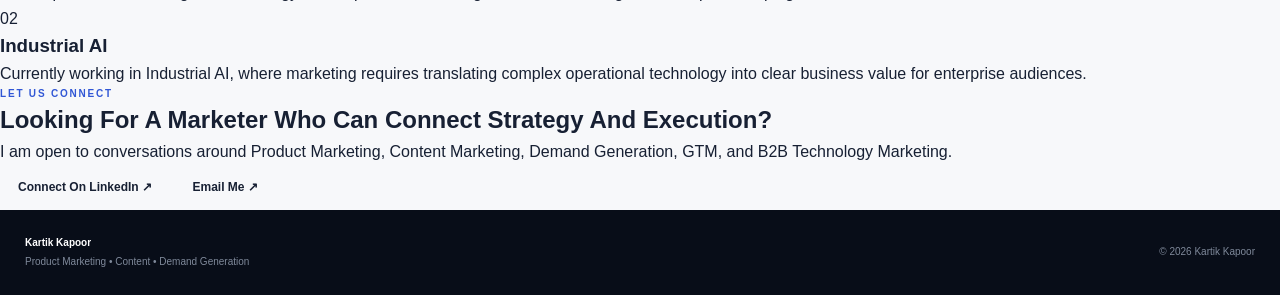
==== commit 53204b78: "Update index.html" ====
--- a/index.html
+++ b/index.html
@@ -8,11 +8,11 @@
     <meta name="viewport" content="width=device-width, initial-scale=1.0">
 
     <meta name="description"
-        content="Kartik Kapoor | Product Marketing, Content Marketing and Demand Generation across HR Tech and Industrial AI.">
+        content="Kartik Kapoor is a Product Marketing and Growth Marketing professional with 6+ years of professional experience across HR Tech, B2B SaaS and Industrial AI.">
 
     <meta name="author" content="Kartik Kapoor">
 
-    <title>Kartik Kapoor | Product Marketing & Demand Generation</title>
+    <title>Kartik Kapoor | Product Marketing & Growth Marketing</title>
 
     <link rel="stylesheet" href="style.css">
 
@@ -22,43 +22,72 @@
 <body>
 
 
-<header class="navbar">
+<header class="site-header">
 
     <div class="nav-container">
 
-        <a href="#home" class="logo">
-            KK
+        <a href="index.html" class="brand">
+
+            <img
+                src="assets/kartik-kapoor.jpg"
+                alt="Kartik Kapoor"
+                class="brand-photo"
+            >
+
+            <div class="brand-text">
+
+                <strong>
+                    Kartik Kapoor
+                </strong>
+
+                <span>
+                    Product Marketing
+                </span>
+
+            </div>
+
         </a>
 
 
-        <nav class="nav-links">
-
-            <a href="#work">
-                Selected Work
-            </a>
-
-            <a href="#about">
+        <nav class="main-nav">
+
+            <a href="work.html">
+                Work
+            </a>
+
+            <a href="experience.html">
+                Experience
+            </a>
+
+            <a href="expertise.html">
+                Expertise
+            </a>
+
+            <a href="about.html">
                 About
             </a>
 
-            <a href="#industries">
-                Industries
-            </a>
-
-            <a href="#expertise">
-                Expertise
-            </a>
-
-            <a href="#experience">
-                Experience
+            <a href="assets/Kartik-Kapoor-Resume.pdf"
+               target="_blank"
+               class="nav-link-accent">
+                Resume ↗
+            </a>
+
+            <a href="https://www.linkedin.com/in/kartik-kapoor-kk/"
+               target="_blank"
+               class="nav-link-accent">
+                LinkedIn ↗
             </a>
 
         </nav>
 
 
-        <a href="#contact" class="nav-button">
-            Contact
-        </a>
+        <button class="mobile-menu-button"
+                aria-label="Open Menu">
+
+            ☰
+
+        </button>
 
     </div>
 
@@ -69,671 +98,562 @@
 <main>
 
 
-<!-- =========================
-     HERO
-========================= -->
-
-<section id="home" class="hero">
-
-    <div class="hero-content">
-
-        <p class="eyebrow">
-            PRODUCT MARKETING • CONTENT • DEMAND GENERATION
-        </p>
-
-
-        <h1>
-
-            Turning Complex Technology
-            <span>Into Clear Positioning</span>
-            And Measurable Growth.
-
-        </h1>
-
-
-        <p class="hero-description">
-
-            I help B2B technology companies translate complex products
-            and business problems into clear positioning, compelling
-            content, and measurable demand generation programs.
-
-        </p>
-
-
-        <div class="hero-buttons">
-
-            <a href="#work" class="button primary">
-
-                View Selected Work
-
-                <span>
+<!-- HERO -->
+
+<section class="hero">
+
+    <div class="hero-container">
+
+
+        <div class="hero-main">
+
+            <p class="eyebrow">
+                PRODUCT MARKETING • CONTENT • DEMAND GENERATION
+            </p>
+
+
+            <h1>
+
+                Product Marketing For
+                <span>Complex B2B Technology.</span>
+
+            </h1>
+
+
+            <p class="hero-description">
+
+                I have 6+ years of professional experience turning
+                complex products and business problems into clear
+                positioning, content, campaigns, and measurable
+                marketing outcomes.
+
+            </p>
+
+
+            <div class="hero-industry-path">
+
+                <span>
+                    HR Tech
+                </span>
+
+                <b>
                     →
-                </span>
-
-            </a>
-
-
-            <a href="assets/Kartik-Kapoor-Resume.pdf"
-               class="button secondary"
-               target="_blank">
-
-                Download Resume
-
-                <span>
-                    ↓
-                </span>
-
-            </a>
+                </b>
+
+                <span>
+                    B2B SaaS
+                </span>
+
+                <b>
+                    →
+                </b>
+
+                <span>
+                    Industrial AI
+                </span>
+
+            </div>
+
+
+            <div class="hero-actions">
+
+                <a href="work.html"
+                   class="button button-primary">
+
+                    View My Work
+                    <span>→</span>
+
+                </a>
+
+
+                <a href="experience.html"
+                   class="button button-secondary">
+
+                    View Experience
+                    <span>→</span>
+
+                </a>
+
+            </div>
 
         </div>
 
-    </div>
-
-
-    <div class="hero-context">
-
-        <p>
-            CURRENT ROLE
-        </p>
-
-        <strong>
-            Marketing Manager
-        </strong>
-
-        <span>
-            AI-Priori
-        </span>
-
-        <small>
-            Industrial AI
-        </small>
-
-    </div>
-
-</section>
-
-
-
-<!-- =========================
-     RESULTS
-========================= -->
-
-<section class="results">
-
-    <div class="results-container">
-
-
-        <div class="result-item">
-
-            <strong>
-                8+
-            </strong>
-
-            <span>
-                Years Of Professional Experience
-            </span>
-
-        </div>
-
-
-        <div class="result-item result-blue">
-
-            <strong>
-                300%
-            </strong>
-
-            <span>
-                LinkedIn Follower Growth
-            </span>
-
-        </div>
-
-
-        <div class="result-item result-teal">
-
-            <strong>
-                37%
-            </strong>
-
-            <span>
-                Webinar Registration Growth
-            </span>
-
-        </div>
-
-
-        <div class="result-item result-purple">
-
-            <strong>
-                50+
-            </strong>
-
-            <span>
-                Content Assets
-            </span>
-
-        </div>
-
-
-        <div class="result-item result-coral">
-
-            <strong>
-                15+
-            </strong>
-
-            <span>
-                Webinars And Marketing Events
-            </span>
-
-        </div>
-
-
-    </div>
-
-</section>
-
-
-
-<!-- =========================
-     SELECTED WORK
-========================= -->
-
-<section id="work" class="section section-light">
-
-    <div class="section-label">
-        01 / Selected Work
-    </div>
-
-
-    <div class="heading-row">
-
-        <div>
-
-            <h2 class="section-title">
-
-                Results That
-                Speak For Themselves.
-
-            </h2>
-
-        </div>
-
-
-        <p class="heading-description">
-
-            Selected marketing initiatives across content,
-            demand generation, LinkedIn growth, and
-            sales enablement.
-
-        </p>
-
-    </div>
-
-
-    <div class="work-grid">
-
-
-        <article class="work-card work-blue">
-
-            <div class="work-top">
-
-                <span>
-                    SOCIAL & GROWTH
-                </span>
+
+
+        <aside class="hero-proof">
+
+            <div class="proof-heading">
+                CAREER SNAPSHOT
+            </div>
+
+
+            <div class="proof-stat">
 
                 <strong>
-                    +300%
+                    6+
                 </strong>
 
-            </div>
-
-
-            <h3>
-                LinkedIn Growth
-            </h3>
-
-
-            <p>
-
-                Built a focused LinkedIn content and engagement
-                strategy that significantly increased audience
-                growth and brand visibility.
-
-            </p>
-
-
-            <div class="work-bottom">
-
-                <span class="work-proof">
-                    LINKEDIN FOLLOWER GROWTH
-                </span>
-
-
-                <a href="case-studies/linkedin-growth.html"
-                   class="case-button">
-
-                    View Case Study
-
-                    <span>
-                        →
-                    </span>
-
-                </a>
-
-            </div>
-
-        </article>
-
-
-
-        <article class="work-card work-teal">
-
-            <div class="work-top">
-
-                <span>
-                    DEMAND GENERATION
-                </span>
+                <span>
+                    Years Of Professional Experience
+                </span>
+
+            </div>
+
+
+            <div class="proof-stat">
 
                 <strong>
-                    +37%
+                    4+
                 </strong>
 
-            </div>
-
-
-            <h3>
-                Webinar Demand Generation
-            </h3>
-
-
-            <p>
-
-                Combined LinkedIn Ads, Google Ads, email marketing,
-                and organic promotion to increase webinar registrations.
-
-            </p>
-
-
-            <div class="work-bottom">
-
-                <span class="work-proof">
-                    WEBINAR REGISTRATION GROWTH
-                </span>
-
-
-                <a href="case-studies/demand-generation.html"
-                   class="case-button">
-
-                    View Case Study
-
-                    <span>
-                        →
-                    </span>
-
-                </a>
-
-            </div>
-
-        </article>
-
-
-
-        <article class="work-card work-purple">
-
-            <div class="work-top">
-
-                <span>
-                    CONTENT MARKETING
-                </span>
+                <span>
+                    Years In Technology Marketing
+                </span>
+
+            </div>
+
+
+            <div class="proof-stat">
+
+                <strong>
+                    300%
+                </strong>
+
+                <span>
+                    LinkedIn Audience Growth
+                </span>
+
+            </div>
+
+
+            <div class="proof-stat">
+
+                <strong>
+                    37%
+                </strong>
+
+                <span>
+                    Webinar Registration Growth
+                </span>
+
+            </div>
+
+
+            <div class="proof-stat">
 
                 <strong>
                     50+
                 </strong>
 
-            </div>
-
-
-            <h3>
-                Product-Led Content Engine
-            </h3>
-
-
-            <p>
-
-                Created a portfolio of product-led content across
-                blogs, eBooks, whitepapers, newsletters, websites,
-                and thought leadership.
-
-            </p>
-
-
-            <div class="work-bottom">
-
-                <span class="work-proof">
-                    CONTENT ASSETS
-                </span>
-
-
-                <a href="case-studies/content-marketing.html"
-                   class="case-button">
-
-                    View Case Study
+                <span>
+                    Content Assets
+                </span>
+
+            </div>
+
+        </aside>
+
+
+    </div>
+
+</section>
+
+
+
+<!-- TRUST STRIP -->
+
+<section class="trust-strip">
+
+    <div class="trust-container">
+
+        <span>
+            HR TECHNOLOGY
+        </span>
+
+        <i></i>
+
+        <span>
+            B2B SAAS
+        </span>
+
+        <i></i>
+
+        <span>
+            INDUSTRIAL AI
+        </span>
+
+        <i></i>
+
+        <span>
+            PRODUCT MARKETING
+        </span>
+
+        <i></i>
+
+        <span>
+            DEMAND GENERATION
+        </span>
+
+    </div>
+
+</section>
+
+
+
+<!-- SELECTED WORK -->
+
+<section class="section">
+
+    <div class="section-container">
+
+
+        <div class="section-heading">
+
+            <div>
+
+                <p class="section-label">
+                    01 / Selected Work
+                </p>
+
+                <h2>
+                    Marketing Work With
+                    <span>Measurable Outcomes.</span>
+                </h2>
+
+            </div>
+
+
+            <a href="work.html"
+               class="text-link">
+
+                View All Work →
+
+            </a>
+
+        </div>
+
+
+
+        <div class="work-preview-grid">
+
+
+            <a href="case-studies/linkedin-growth.html"
+               class="work-preview blue-card">
+
+                <div class="card-meta">
 
                     <span>
-                        →
+                        SOCIAL & GROWTH
                     </span>
 
-                </a>
-
-            </div>
-
-        </article>
-
-
-
-        <article class="work-card work-coral">
-
-            <div class="work-top">
-
-                <span>
-                    SALES ENABLEMENT
-                </span>
+                    <strong>
+                        300%
+                    </strong>
+
+                </div>
+
+
+                <div class="card-content">
+
+                    <h3>
+                        LinkedIn Growth
+                    </h3>
+
+                    <p>
+
+                        Built a focused content and engagement
+                        strategy that increased LinkedIn audience growth.
+
+                    </p>
+
+                </div>
+
+
+                <span class="card-link">
+                    Read Case Study →
+                </span>
+
+            </a>
+
+
+
+            <a href="case-studies/demand-generation.html"
+               class="work-preview teal-card">
+
+                <div class="card-meta">
+
+                    <span>
+                        DEMAND GENERATION
+                    </span>
+
+                    <strong>
+                        37%
+                    </strong>
+
+                </div>
+
+
+                <div class="card-content">
+
+                    <h3>
+                        Webinar Demand Generation
+                    </h3>
+
+                    <p>
+
+                        Combined paid, email, LinkedIn, and organic
+                        promotion to increase webinar registrations.
+
+                    </p>
+
+                </div>
+
+
+                <span class="card-link">
+                    Read Case Study →
+                </span>
+
+            </a>
+
+
+
+            <a href="case-studies/content-marketing.html"
+               class="work-preview purple-card">
+
+                <div class="card-meta">
+
+                    <span>
+                        CONTENT MARKETING
+                    </span>
+
+                    <strong>
+                        50+
+                    </strong>
+
+                </div>
+
+
+                <div class="card-content">
+
+                    <h3>
+                        Product-Led Content
+                    </h3>
+
+                    <p>
+
+                        Developed a broad portfolio of blogs,
+                        eBooks, newsletters, landing pages,
+                        and thought leadership.
+
+                    </p>
+
+                </div>
+
+
+                <span class="card-link">
+                    Read Case Study →
+                </span>
+
+            </a>
+
+
+
+            <a href="case-studies/product-marketing.html"
+               class="work-preview coral-card">
+
+                <div class="card-meta">
+
+                    <span>
+                        SALES ENABLEMENT
+                    </span>
+
+                    <strong>
+                        40+
+                    </strong>
+
+                </div>
+
+
+                <div class="card-content">
+
+                    <h3>
+                        Sales Enablement
+                    </h3>
+
+                    <p>
+
+                        Created customer-facing and sales-facing
+                        resources to communicate complex products.
+
+                    </p>
+
+                </div>
+
+
+                <span class="card-link">
+                    Read Case Study →
+                </span>
+
+            </a>
+
+
+        </div>
+
+    </div>
+
+</section>
+
+
+
+<!-- EXPERIENCE SNAPSHOT -->
+
+<section class="section section-soft">
+
+    <div class="section-container">
+
+
+        <div class="section-heading">
+
+            <div>
+
+                <p class="section-label">
+                    02 / Career
+                </p>
+
+                <h2>
+                    From B2B Business
+                    <span>To Technology Marketing.</span>
+                </h2>
+
+            </div>
+
+
+            <a href="experience.html"
+               class="text-link">
+
+                Full Experience →
+
+            </a>
+
+        </div>
+
+
+
+        <div class="career-path">
+
+
+            <div class="career-item">
+
+                <div class="career-date">
+                    2018 – 2019
+                </div>
+
+                <div>
+
+                    <span>
+                        BUSINESS DEVELOPMENT
+                    </span>
+
+                    <h3>
+                        Sahara India
+                    </h3>
+
+                    <p>
+                        Senior Business Development Executive
+                    </p>
+
+                </div>
+
+            </div>
+
+
+
+            <div class="career-item">
+
+                <div class="career-date">
+                    2021 – 2022
+                </div>
+
+                <div>
+
+                    <span>
+                        HR TECHNOLOGY
+                    </span>
+
+                    <h3>
+                        ClayHR
+                    </h3>
+
+                    <p>
+                        Business Analyst
+                    </p>
+
+                </div>
+
+            </div>
+
+
+
+            <div class="career-item career-highlight">
+
+                <div class="career-date">
+                    2022 – 2026
+                </div>
+
+                <div>
+
+                    <span>
+                        HR TECH → MARKETING
+                    </span>
+
+                    <h3>
+                        ClayHR
+                    </h3>
+
+                    <p>
+                        Senior Marketing Analyst → Marketing Manager
+                    </p>
+
+                </div>
 
                 <strong>
-                    40+
+                    300%
                 </strong>
 
             </div>
 
 
-            <h3>
-                Sales Enablement Portfolio
-            </h3>
-
-
-            <p>
-
-                Created sales enablement resources including product
-                decks, one-pagers, brochures, videos, and
-                customer-facing assets.
-
-            </p>
-
-
-            <div class="work-bottom">
-
-                <span class="work-proof">
-                    SALES ENABLEMENT ASSETS
-                </span>
-
-
-                <a href="case-studies/product-marketing.html"
-                   class="case-button">
-
-                    View Case Study
+
+            <div class="career-item career-current">
+
+                <div class="career-date">
+                    2026 – Present
+                </div>
+
+                <div>
 
                     <span>
-                        →
+                        INDUSTRIAL AI
                     </span>
 
-                </a>
-
-            </div>
-
-        </article>
-
-
-    </div>
-
-</section>
-
-
-
-<!-- =========================
-     ABOUT
-========================= -->
-
-<section id="about" class="section">
-
-    <div class="section-label">
-        02 / About
-    </div>
-
-
-    <div class="two-column">
-
-        <div>
-
-            <h2 class="section-title">
-
-                Marketing Complex Technology
-                With Clarity.
-
-            </h2>
-
-        </div>
-
-
-        <div class="body-copy">
-
-            <p class="lead">
-
-                My experience spans two complex technology categories:
-                <strong>HR Tech</strong> and
-                <strong>Industrial AI.</strong>
-
-            </p>
-
-
-            <p>
-
-                At ClayHR, I worked across product marketing, content,
-                demand generation, digital marketing, webinars,
-                paid campaigns, and sales enablement for an HR
-                technology platform.
-
-            </p>
-
-
-            <p>
-
-                Today, at AI-Priori, I work in Industrial AI, helping
-                translate complex operational technology into clear
-                business value through marketing strategy, website,
-                content, LinkedIn, email, outreach, and demand generation.
-
-            </p>
-
-
-            <p>
-
-                My approach is straightforward: understand the business
-                problem, sharpen the positioning, create the right story,
-                distribute it effectively, and measure the outcome.
-
-            </p>
-
-        </div>
-
-    </div>
-
-</section>
-
-
-
-<!-- =========================
-     INDUSTRIES
-========================= -->
-
-<section id="industries" class="section section-light">
-
-    <div class="section-label">
-        03 / Industry Experience
-    </div>
-
-
-    <div class="heading-row">
-
-        <h2 class="section-title">
-
-            Experience Across
-            Complex Technology Categories.
-
-        </h2>
-
-
-        <p class="heading-description">
-
-            From HR technology to Industrial AI, I have worked on
-            marketing products where the ability to explain business
-            value clearly is critical.
-
-        </p>
-
-    </div>
-
-
-    <div class="industry-grid">
-
-
-        <article class="industry-card">
-
-            <div class="card-top">
-
-                <span>
-                    01
-                </span>
-
-                <small>
-                    HR TECH
-                </small>
-
-            </div>
-
-
-            <div class="card-main">
-
-                <h3>
-                    ClayHR
-                </h3>
-
-
-                <p class="role">
-                    Marketing Manager
-                </p>
-
-
-                <p>
-
-                    Marketing an HR technology platform focused on
-                    workforce management, automation, and HR operations.
-
-                </p>
-
-
-                <div class="tag-list">
-
-                    <span>Product Marketing</span>
-
-                    <span>Content</span>
-
-                    <span>Demand Generation</span>
-
-                    <span>Paid Media</span>
-
-                    <span>Webinars</span>
-
-                    <span>Sales Enablement</span>
-
-                </div>
-
-            </div>
-
-
-            <div class="card-result">
-
-                <strong>
-                    HR TECH
-                </strong>
-
-                <span>
-                    B2B SaaS Marketing Experience
-                </span>
-
-            </div>
-
-        </article>
-
-
-
-        <article class="industry-card industry-card-dark">
-
-            <div class="card-top">
-
-                <span>
-                    02
-                </span>
-
-                <small>
-                    INDUSTRIAL AI
-                </small>
-
-            </div>
-
-
-            <div class="card-main">
-
-                <h3>
-                    AI-Priori
-                </h3>
-
-
-                <p class="role">
-                    Marketing Manager
-                </p>
-
-
-                <p>
-
-                    Marketing industrial AI technology focused on
-                    solving complex operational and business challenges.
-
-                </p>
-
-
-                <div class="tag-list">
-
-                    <span>Marketing Strategy</span>
-
-                    <span>Product Messaging</span>
-
-                    <span>Website</span>
-
-                    <span>LinkedIn</span>
-
-                    <span>Email</span>
-
-                    <span>Demand Generation</span>
-
-                </div>
-
-            </div>
-
-
-            <div class="card-result">
+                    <h3>
+                        AI-Priori
+                    </h3>
+
+                    <p>
+                        Marketing Manager
+                    </p>
+
+                </div>
 
                 <strong>
                     CURRENT
                 </strong>
 
-                <span>
-                    Industrial AI Marketing Focus
-                </span>
-
-            </div>
-
-        </article>
-
+            </div>
+
+
+        </div>
 
     </div>
 
@@ -741,161 +661,191 @@
 
 
 
-<!-- =========================
-     EXPERTISE
-========================= -->
-
-<section id="expertise" class="section">
-
-    <div class="section-label">
-        04 / Expertise
+<!-- WHAT I BRING -->
+
+<section class="section">
+
+    <div class="section-container">
+
+
+        <div class="section-heading">
+
+            <div>
+
+                <p class="section-label">
+                    03 / What I Bring
+                </p>
+
+                <h2>
+                    Strategy, Story,
+                    <span>Execution And Measurement.</span>
+                </h2>
+
+            </div>
+
+        </div>
+
+
+
+        <div class="capability-grid">
+
+
+            <div class="capability">
+
+                <span>
+                    01
+                </span>
+
+                <h3>
+                    Product Marketing
+                </h3>
+
+                <p>
+                    Positioning, messaging, GTM thinking, ICP definition,
+                    product storytelling, and buyer-focused communication.
+                </p>
+
+            </div>
+
+
+
+            <div class="capability">
+
+                <span>
+                    02
+                </span>
+
+                <h3>
+                    Content Marketing
+                </h3>
+
+                <p>
+                    Building content systems that educate buyers,
+                    strengthen positioning, and support the sales journey.
+                </p>
+
+            </div>
+
+
+
+            <div class="capability">
+
+                <span>
+                    03
+                </span>
+
+                <h3>
+                    Demand Generation
+                </h3>
+
+                <p>
+                    Connecting paid, organic, email, events, and content
+                    into measurable demand generation programs.
+                </p>
+
+            </div>
+
+
+
+            <div class="capability">
+
+                <span>
+                    04
+                </span>
+
+                <h3>
+                    Sales Enablement
+                </h3>
+
+                <p>
+                    Creating practical resources that help sales teams
+                    communicate products and business value.
+                </p>
+
+            </div>
+
+        </div>
+
     </div>
 
-
-    <h2 class="section-title">
-
-        What I Do.
-
-    </h2>
-
-
-    <div class="expertise-grid">
-
-
-        <article class="expertise-card">
-
-            <span class="expertise-number">
-                01
-            </span>
-
-            <h3>
-                Product Marketing
-            </h3>
-
-            <p>
-
-                Turning product capabilities into clear,
-                customer-focused positioning and messaging.
-
-            </p>
-
-
-            <div class="tag-list">
-
-                <span>Positioning</span>
-
-                <span>Messaging</span>
-
-                <span>ICP</span>
-
-                <span>GTM</span>
-
-            </div>
-
-        </article>
-
-
-
-        <article class="expertise-card">
-
-            <span class="expertise-number">
-                02
-            </span>
-
-            <h3>
-                Content Marketing
-            </h3>
-
-            <p>
-
-                Building content that educates buyers, strengthens
-                positioning, and supports the sales process.
-
-            </p>
-
-
-            <div class="tag-list">
-
-                <span>Blogs</span>
-
-                <span>eBooks</span>
-
-                <span>Whitepapers</span>
-
-                <span>Thought Leadership</span>
-
-            </div>
-
-        </article>
-
-
-
-        <article class="expertise-card">
-
-            <span class="expertise-number">
-                03
-            </span>
-
-            <h3>
-                Demand Generation
-            </h3>
-
-            <p>
-
-                Connecting campaigns, content, and channels to
-                measurable marketing outcomes.
-
-            </p>
-
-
-            <div class="tag-list">
-
-                <span>LinkedIn Ads</span>
-
-                <span>Google Ads</span>
-
-                <span>Email</span>
-
-                <span>Webinars</span>
-
-            </div>
-
-        </article>
-
-
-
-        <article class="expertise-card">
-
-            <span class="expertise-number">
-                04
-            </span>
-
-            <h3>
-                AI-Assisted Marketing
-            </h3>
-
-            <p>
-
-                Using AI to accelerate research, content production,
-                analysis, and repetitive marketing workflows.
-
-            </p>
-
-
-            <div class="tag-list">
-
-                <span>ChatGPT</span>
-
-                <span>Claude</span>
-
-                <span>Perplexity</span>
-
-                <span>Gemini</span>
-
-            </div>
-
-        </article>
-
+</section>
+
+
+
+<!-- INDUSTRY STORY -->
+
+<section class="industry-story">
+
+    <div class="section-container">
+
+
+        <p class="section-label">
+            04 / Industry Experience
+        </p>
+
+
+        <div class="industry-story-grid">
+
+
+            <div>
+
+                <h2>
+                    Two Complex Technology
+                    Categories.
+                    <span>One Marketing Discipline.</span>
+                </h2>
+
+            </div>
+
+
+            <div class="industry-story-content">
+
+                <div>
+
+                    <span>
+                        01
+                    </span>
+
+                    <h3>
+                        HR Tech
+                    </h3>
+
+                    <p>
+
+                        Built experience marketing HR technology
+                        across product marketing, content, demand
+                        generation, paid campaigns, webinars,
+                        websites, SEO/GEO, and sales enablement.
+
+                    </p>
+
+                </div>
+
+
+                <div>
+
+                    <span>
+                        02
+                    </span>
+
+                    <h3>
+                        Industrial AI
+                    </h3>
+
+                    <p>
+
+                        Currently working in Industrial AI, where
+                        marketing requires translating complex
+                        operational technology into clear business
+                        value for enterprise audiences.
+
+                    </p>
+
+                </div>
+
+            </div>
+
+        </div>
 
     </div>
 
@@ -903,168 +853,11 @@
 
 
 
-<!-- =========================
-     EXPERIENCE
-========================= -->
-
-<section id="experience" class="section section-light">
-
-    <div class="section-label">
-        05 / Experience
-    </div>
-
-
-    <h2 class="section-title">
-
-        Experience Built Across
-        B2B Technology.
-
-    </h2>
-
-
-    <div class="experience-list">
-
-
-        <article class="experience-item">
-
-            <div class="experience-period">
-                Current
-            </div>
-
-
-            <div class="experience-details">
-
-                <span>
-                    INDUSTRIAL AI
-                </span>
-
-                <h3>
-                    AI-Priori
-                </h3>
-
-                <h4>
-                    Marketing Manager
-                </h4>
-
-                <p>
-
-                    Website • Content • LinkedIn • Email • Outreach •
-                    Demand Generation • Marketing Strategy
-
-                </p>
-
-            </div>
-
-        </article>
-
-
-
-        <article class="experience-item">
-
-            <div class="experience-period">
-                Previous
-            </div>
-
-
-            <div class="experience-details">
-
-                <span>
-                    HR TECH
-                </span>
-
-                <h3>
-                    ClayHR
-                </h3>
-
-                <h4>
-                    Marketing Manager
-                </h4>
-
-                <p>
-
-                    Product Marketing • Content • Demand Generation •
-                    SEO • Paid Media • Webinars • Sales Enablement
-
-                </p>
-
-            </div>
-
-        </article>
-
-
-    </div>
-
-</section>
-
-
-
-<!-- =========================
-     AI + MARKETING
-========================= -->
-
-<section class="ai-section">
-
-    <div class="ai-container">
-
-        <div class="section-label">
-            06 / AI + Marketing
-        </div>
-
-
-        <div class="ai-grid">
-
-
-            <h2>
-
-                Using AI To Work
-                Faster, Not Think Less.
-
-            </h2>
-
-
-            <div>
-
-                <p>
-
-                    I use AI to accelerate research, content production,
-                    analysis, and repetitive workflows while keeping
-                    strategy, judgment, and creativity human-led.
-
-                </p>
-
-
-                <div class="ai-tools">
-
-                    <span>ChatGPT</span>
-
-                    <span>Claude</span>
-
-                    <span>Perplexity</span>
-
-                    <span>Google Gemini</span>
-
-                    <span>NotebookLM</span>
-
-                </div>
-
-            </div>
-
-        </div>
-
-    </div>
-
-</section>
-
-
-
-<!-- =========================
-     CONTACT
-========================= -->
-
-<section id="contact" class="contact-section">
-
-    <div class="contact-container">
-
+<!-- CONTACT CTA -->
+
+<section class="contact-cta">
+
+    <div class="section-container">
 
         <p class="eyebrow">
             LET US CONNECT
@@ -1072,62 +865,35 @@
 
 
         <h2>
-
-            Let Us Build
-            Something Meaningful.
-
+            Looking For A Marketer Who
+            <span>Can Connect Strategy And Execution?</span>
         </h2>
 
 
         <p>
 
-            I am always interested in conversations around
-            Product Marketing, B2B Technology, Industrial AI,
-            HR Tech, and Growth.
+            I am open to conversations around Product Marketing,
+            Content Marketing, Demand Generation, GTM, and B2B
+            Technology Marketing.
 
         </p>
 
 
-        <div class="contact-buttons">
-
-
-            <a
-                href="https://www.linkedin.com/in/kartik-kapoor-kk/"
-                target="_blank"
-                class="button contact-primary">
-
-                LinkedIn
-
-                <span>
-                    ↗
-                </span>
-
-            </a>
-
-
-            <a
-                href="mailto:kapoorkartik69@gmail.com"
-                class="button contact-secondary">
-
-                Email Me
-
-                <span>
-                    ↗
-                </span>
-
-            </a>
-
-
-            <a
-                href="assets/Kartik-Kapoor-Resume.pdf"
-                target="_blank"
-                class="button contact-secondary">
-
-                Resume
-
-                <span>
-                    ↓
-                </span>
+        <div class="hero-actions">
+
+            <a href="https://www.linkedin.com/in/kartik-kapoor-kk/"
+               target="_blank"
+               class="button button-primary">
+
+                Connect On LinkedIn ↗
+
+            </a>
+
+
+            <a href="mailto:kapoorkartik69@gmail.com"
+               class="button button-secondary">
+
+                Email Me ↗
 
             </a>
 
@@ -1166,7 +932,6 @@
 
 <script src="script.js"></script>
 
-
 </body>
 
 </html>
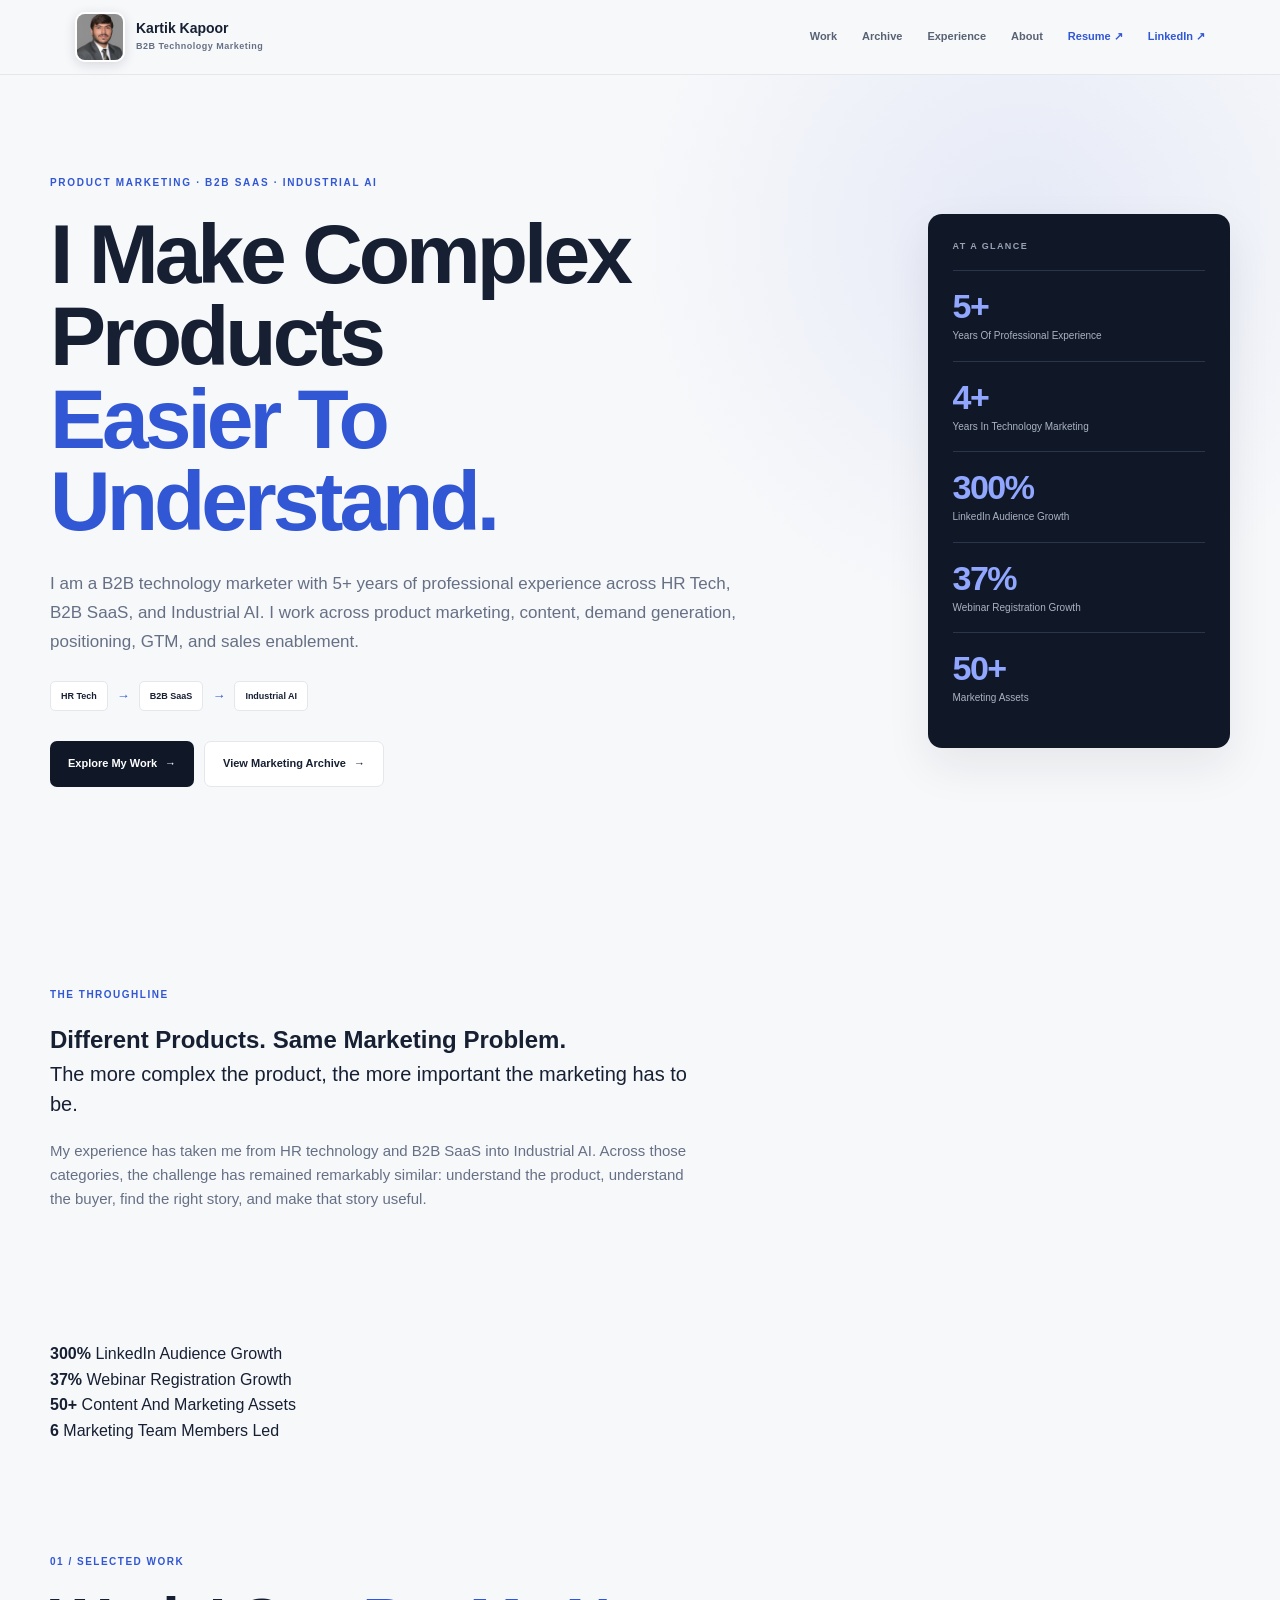
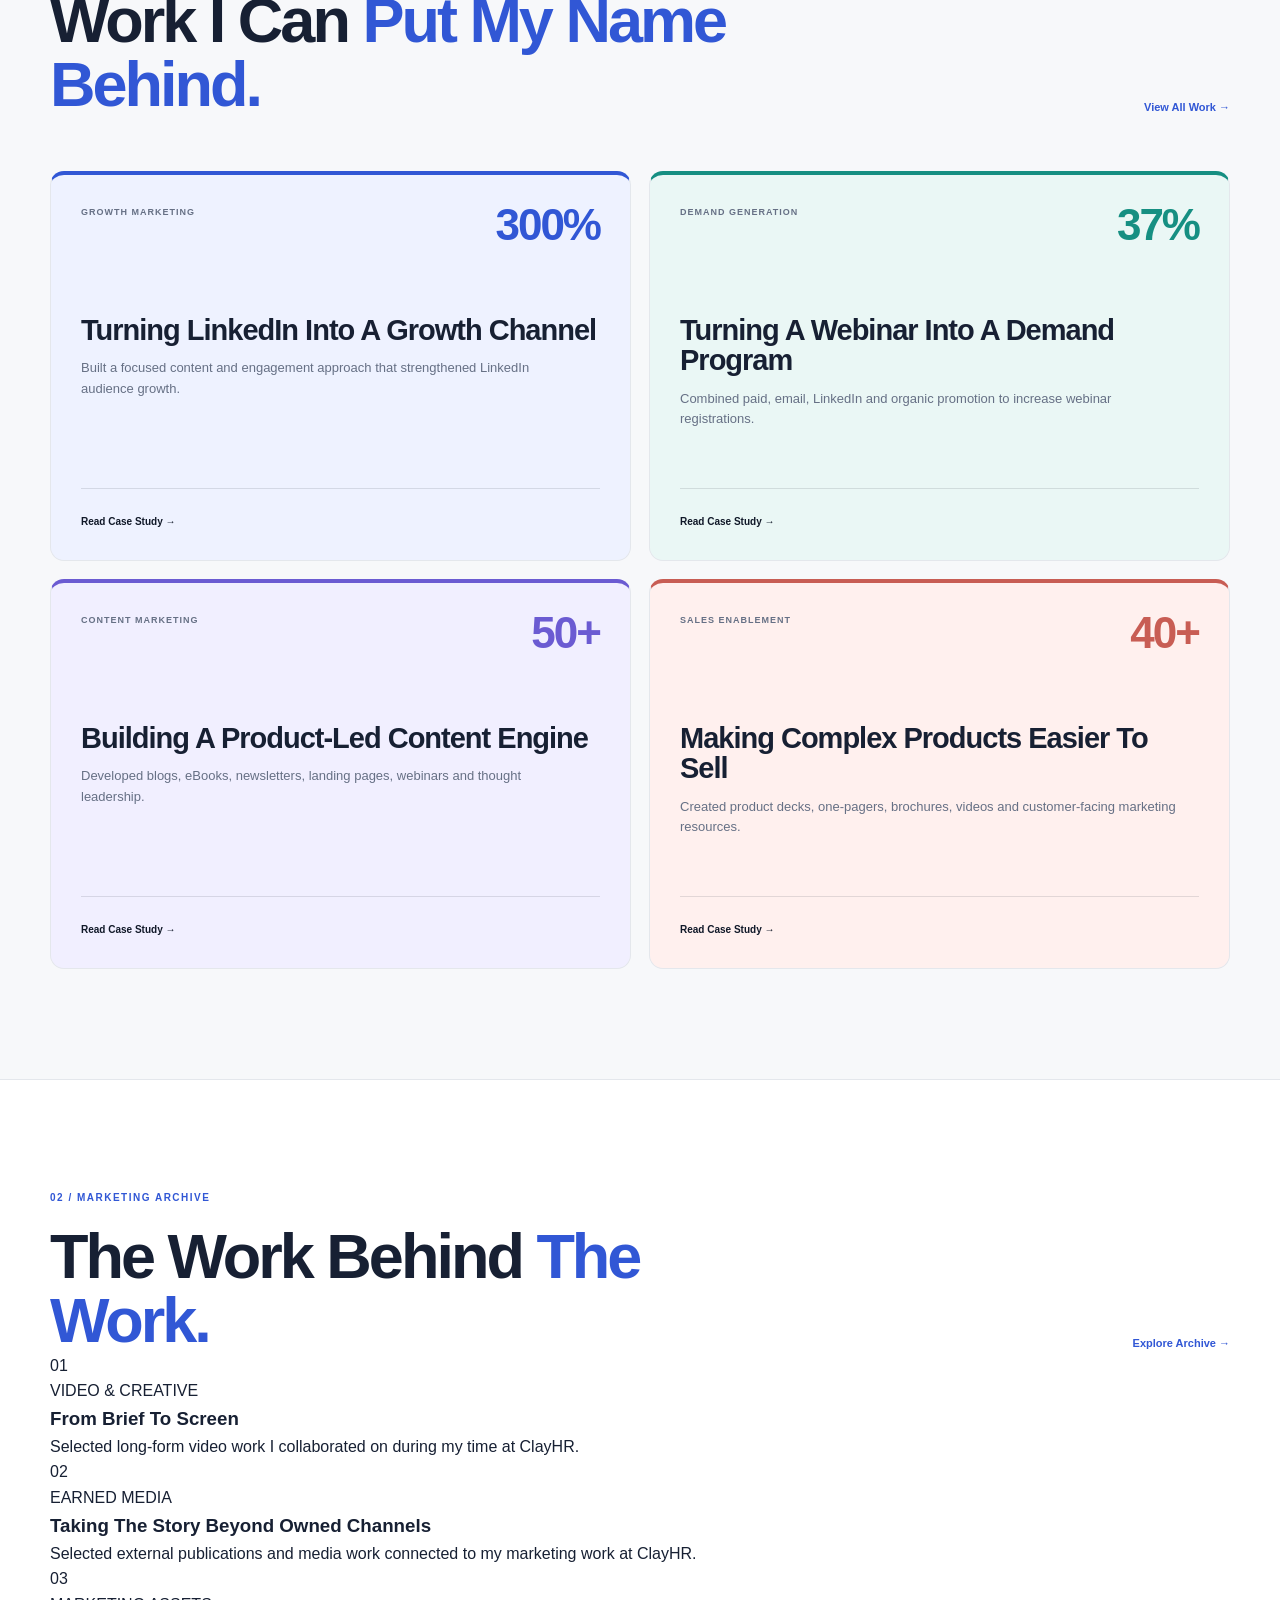
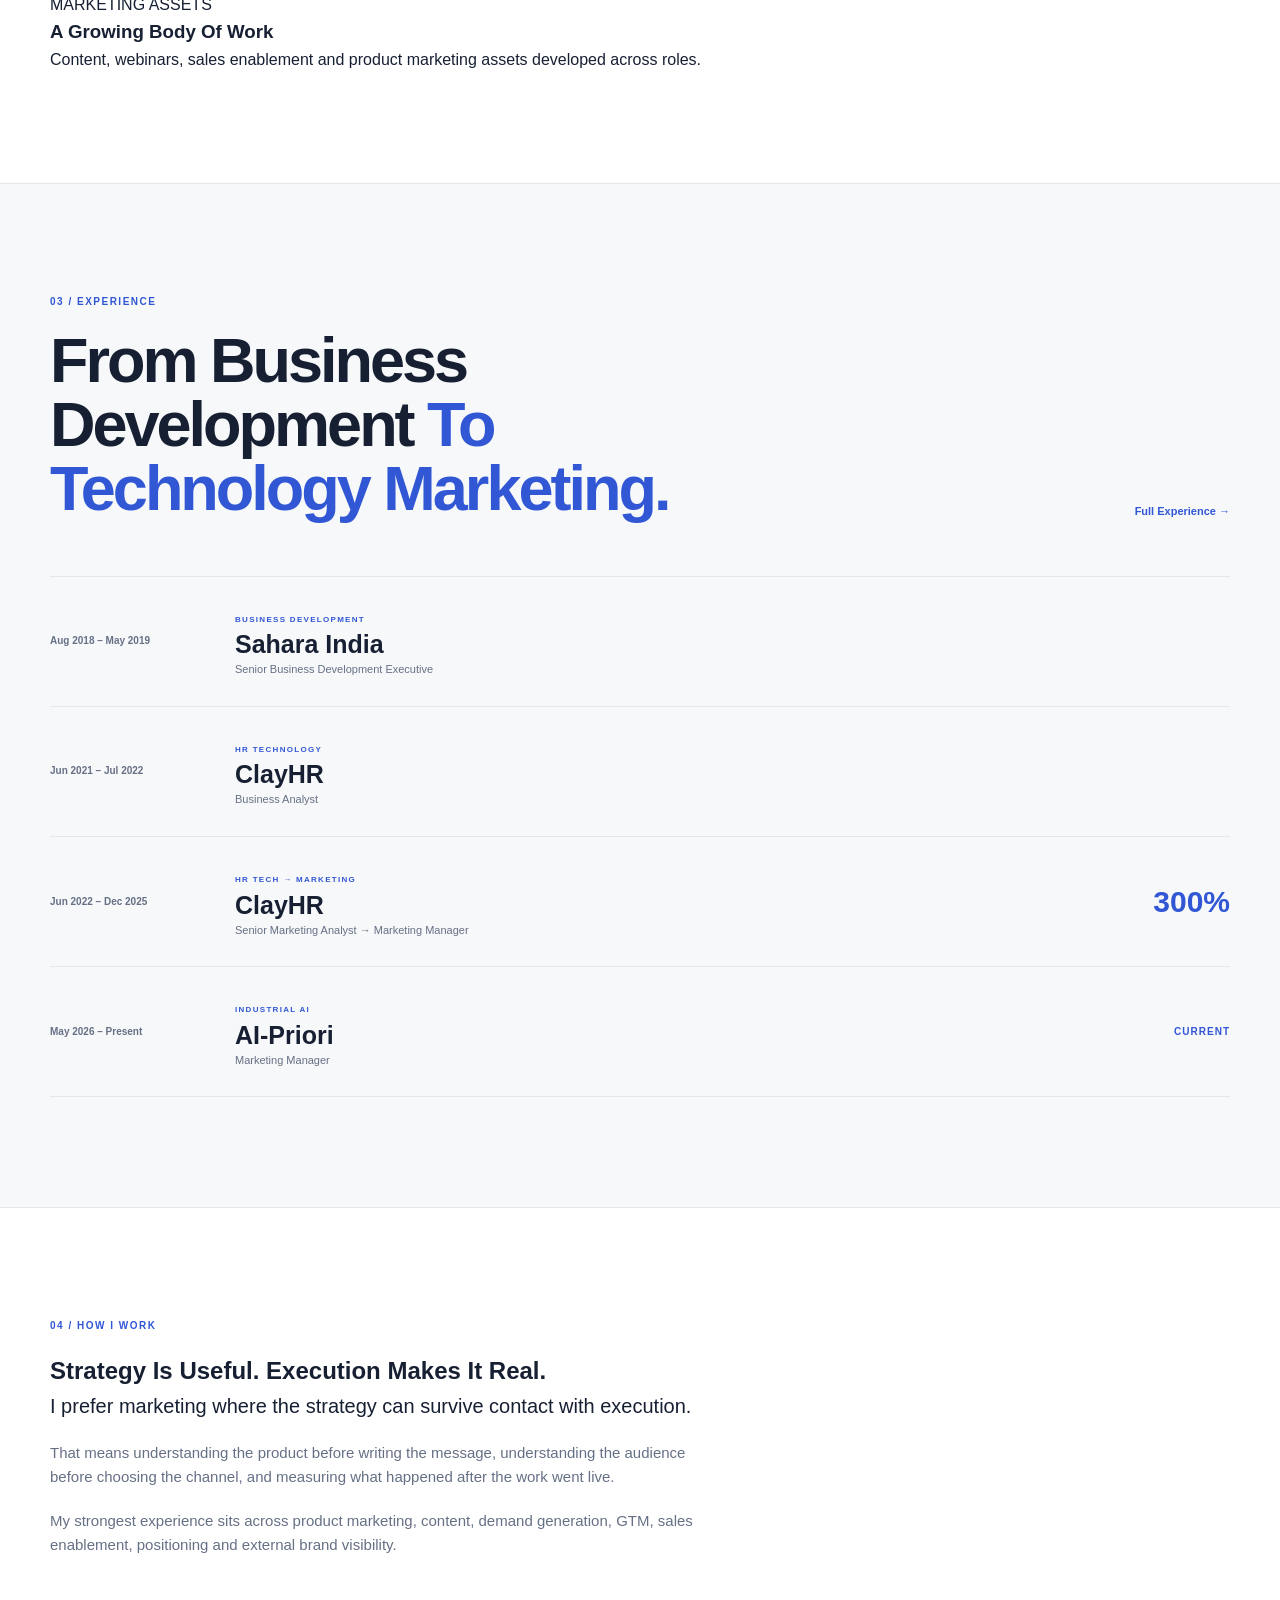
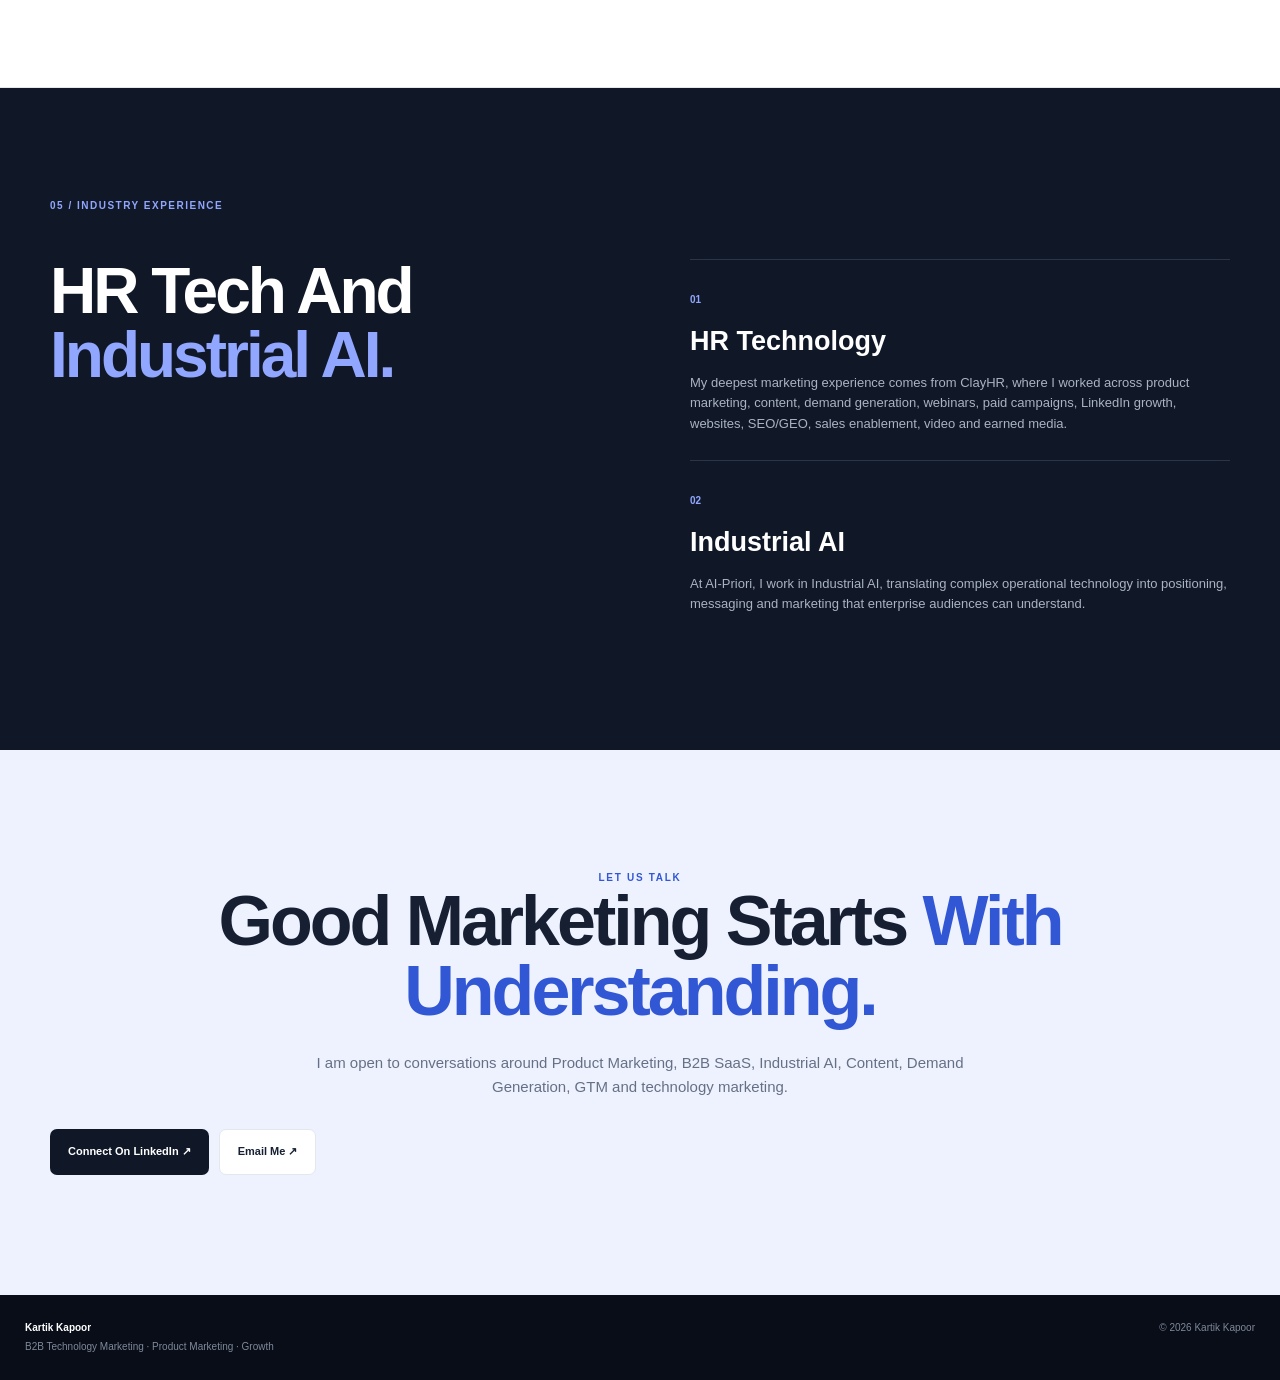
==== commit fed56605: "Update index.html" ====
--- a/index.html
+++ b/index.html
@@ -1,33 +1,25 @@
 <!DOCTYPE html>
 <html lang="en">
-
 <head>
-
     <meta charset="UTF-8">
-
     <meta name="viewport" content="width=device-width, initial-scale=1.0">
 
     <meta name="description"
-        content="Kartik Kapoor is a Product Marketing and Growth Marketing professional with 6+ years of professional experience across HR Tech, B2B SaaS and Industrial AI.">
+          content="Kartik Kapoor is a B2B technology marketer with 5+ years of professional experience across HR Tech, B2B SaaS and Industrial AI.">
 
     <meta name="author" content="Kartik Kapoor">
 
-    <title>Kartik Kapoor | Product Marketing & Growth Marketing</title>
+    <title>Kartik Kapoor | B2B Technology Marketing</title>
 
     <link rel="stylesheet" href="style.css">
-
 </head>
 
-
 <body>
 
-
 <header class="site-header">
-
     <div class="nav-container">
 
         <a href="index.html" class="brand">
-
             <img
                 src="assets/kartik-kapoor.jpg"
                 alt="Kartik Kapoor"
@@ -35,610 +27,588 @@
             >
 
             <div class="brand-text">
-
-                <strong>
-                    Kartik Kapoor
-                </strong>
-
-                <span>
-                    Product Marketing
+                <strong>Kartik Kapoor</strong>
+                <span>B2B Technology Marketing</span>
+            </div>
+        </a>
+
+        <nav class="main-nav">
+            <a href="work.html">Work</a>
+            <a href="archive.html">Archive</a>
+            <a href="experience.html">Experience</a>
+            <a href="about.html">About</a>
+
+            <a
+                href="assets/Kartik-Kapoor-Resume.pdf"
+                target="_blank"
+                class="nav-link-accent"
+            >
+                Resume ↗
+            </a>
+
+            <a
+                href="https://www.linkedin.com/in/kartik-kapoor-kk/"
+                target="_blank"
+                class="nav-link-accent"
+            >
+                LinkedIn ↗
+            </a>
+        </nav>
+
+        <button
+            class="mobile-menu-button"
+            aria-label="Open Menu"
+            aria-expanded="false"
+        >
+            ☰
+        </button>
+
+    </div>
+</header>
+
+
+<main>
+
+<!-- HERO -->
+
+<section class="hero">
+
+    <div class="hero-container">
+
+        <div class="hero-main">
+
+            <p class="eyebrow">
+                PRODUCT MARKETING · B2B SAAS · INDUSTRIAL AI
+            </p>
+
+            <h1>
+                I Make Complex Products
+                <span>Easier To Understand.</span>
+            </h1>
+
+            <p class="hero-description">
+                I am a B2B technology marketer with 5+ years of professional
+                experience across HR Tech, B2B SaaS, and Industrial AI.
+                I work across product marketing, content, demand generation,
+                positioning, GTM, and sales enablement.
+            </p>
+
+            <div class="hero-industry-path">
+                <span>HR Tech</span>
+                <b>→</b>
+                <span>B2B SaaS</span>
+                <b>→</b>
+                <span>Industrial AI</span>
+            </div>
+
+            <div class="hero-actions">
+
+                <a
+                    href="work.html"
+                    class="button button-primary"
+                >
+                    Explore My Work
+                    <span>→</span>
+                </a>
+
+                <a
+                    href="archive.html"
+                    class="button button-secondary"
+                >
+                    View Marketing Archive
+                    <span>→</span>
+                </a>
+
+            </div>
+
+        </div>
+
+
+        <aside class="hero-proof">
+
+            <div class="proof-heading">
+                AT A GLANCE
+            </div>
+
+            <div class="proof-stat">
+                <strong>5+</strong>
+                <span>Years Of Professional Experience</span>
+            </div>
+
+            <div class="proof-stat">
+                <strong>4+</strong>
+                <span>Years In Technology Marketing</span>
+            </div>
+
+            <div class="proof-stat">
+                <strong>300%</strong>
+                <span>LinkedIn Audience Growth</span>
+            </div>
+
+            <div class="proof-stat">
+                <strong>37%</strong>
+                <span>Webinar Registration Growth</span>
+            </div>
+
+            <div class="proof-stat">
+                <strong>50+</strong>
+                <span>Marketing Assets</span>
+            </div>
+
+        </aside>
+
+    </div>
+
+</section>
+
+
+<!-- POSITIONING -->
+
+<section class="section section-white">
+
+    <div class="section-container">
+
+        <div class="editorial-intro">
+
+            <div>
+
+                <p class="section-label">
+                    THE THROUGHLINE
+                </p>
+
+                <h2>
+                    Different Products.
+                    <span>Same Marketing Problem.</span>
+                </h2>
+
+            </div>
+
+            <div class="content-copy">
+
+                <p class="lead">
+                    The more complex the product, the more important
+                    the marketing has to be.
+                </p>
+
+                <p>
+                    My experience has taken me from HR technology and
+                    B2B SaaS into Industrial AI. Across those categories,
+                    the challenge has remained remarkably similar:
+                    understand the product, understand the buyer,
+                    find the right story, and make that story useful.
+                </p>
+
+            </div>
+
+        </div>
+
+    </div>
+
+</section>
+
+
+<!-- PROOF -->
+
+<section class="proof-band">
+
+    <div class="section-container">
+
+        <div class="proof-band-grid">
+
+            <div>
+                <strong>300%</strong>
+                <span>LinkedIn Audience Growth</span>
+            </div>
+
+            <div>
+                <strong>37%</strong>
+                <span>Webinar Registration Growth</span>
+            </div>
+
+            <div>
+                <strong>50+</strong>
+                <span>Content And Marketing Assets</span>
+            </div>
+
+            <div>
+                <strong>6</strong>
+                <span>Marketing Team Members Led</span>
+            </div>
+
+        </div>
+
+    </div>
+
+</section>
+
+
+<!-- SELECTED WORK -->
+
+<section class="section">
+
+    <div class="section-container">
+
+        <div class="section-heading">
+
+            <div>
+
+                <p class="section-label">
+                    01 / SELECTED WORK
+                </p>
+
+                <h2>
+                    Work I Can
+                    <span>Put My Name Behind.</span>
+                </h2>
+
+            </div>
+
+            <a
+                href="work.html"
+                class="text-link"
+            >
+                View All Work →
+            </a>
+
+        </div>
+
+
+        <div class="work-preview-grid">
+
+            <a
+                href="case-studies/linkedin-growth.html"
+                class="work-preview blue-card"
+            >
+
+                <div class="card-meta">
+                    <span>GROWTH MARKETING</span>
+                    <strong>300%</strong>
+                </div>
+
+                <div class="card-content">
+
+                    <h3>
+                        Turning LinkedIn Into
+                        A Growth Channel
+                    </h3>
+
+                    <p>
+                        Built a focused content and engagement approach
+                        that strengthened LinkedIn audience growth.
+                    </p>
+
+                </div>
+
+                <span class="card-link">
+                    Read Case Study →
                 </span>
 
-            </div>
-
-        </a>
-
-
-        <nav class="main-nav">
-
-            <a href="work.html">
-                Work
-            </a>
-
-            <a href="experience.html">
-                Experience
-            </a>
-
-            <a href="expertise.html">
-                Expertise
-            </a>
-
-            <a href="about.html">
-                About
-            </a>
-
-            <a href="assets/Kartik-Kapoor-Resume.pdf"
-               target="_blank"
-               class="nav-link-accent">
-                Resume ↗
-            </a>
-
-            <a href="https://www.linkedin.com/in/kartik-kapoor-kk/"
-               target="_blank"
-               class="nav-link-accent">
-                LinkedIn ↗
-            </a>
-
-        </nav>
-
-
-        <button class="mobile-menu-button"
-                aria-label="Open Menu">
-
-            ☰
-
-        </button>
-
-    </div>
-
-</header>
-
-
-
-<main>
-
-
-<!-- HERO -->
-
-<section class="hero">
-
-    <div class="hero-container">
-
-
-        <div class="hero-main">
-
-            <p class="eyebrow">
-                PRODUCT MARKETING • CONTENT • DEMAND GENERATION
-            </p>
-
-
-            <h1>
-
-                Product Marketing For
-                <span>Complex B2B Technology.</span>
-
-            </h1>
-
-
-            <p class="hero-description">
-
-                I have 6+ years of professional experience turning
-                complex products and business problems into clear
-                positioning, content, campaigns, and measurable
-                marketing outcomes.
-
-            </p>
-
-
-            <div class="hero-industry-path">
-
-                <span>
-                    HR Tech
+            </a>
+
+
+            <a
+                href="case-studies/demand-generation.html"
+                class="work-preview teal-card"
+            >
+
+                <div class="card-meta">
+                    <span>DEMAND GENERATION</span>
+                    <strong>37%</strong>
+                </div>
+
+                <div class="card-content">
+
+                    <h3>
+                        Turning A Webinar
+                        Into A Demand Program
+                    </h3>
+
+                    <p>
+                        Combined paid, email, LinkedIn and organic
+                        promotion to increase webinar registrations.
+                    </p>
+
+                </div>
+
+                <span class="card-link">
+                    Read Case Study →
                 </span>
 
-                <b>
-                    →
-                </b>
-
-                <span>
-                    B2B SaaS
+            </a>
+
+
+            <a
+                href="case-studies/content-marketing.html"
+                class="work-preview purple-card"
+            >
+
+                <div class="card-meta">
+                    <span>CONTENT MARKETING</span>
+                    <strong>50+</strong>
+                </div>
+
+                <div class="card-content">
+
+                    <h3>
+                        Building A Product-Led
+                        Content Engine
+                    </h3>
+
+                    <p>
+                        Developed blogs, eBooks, newsletters,
+                        landing pages, webinars and thought leadership.
+                    </p>
+
+                </div>
+
+                <span class="card-link">
+                    Read Case Study →
                 </span>
 
-                <b>
-                    →
-                </b>
-
-                <span>
-                    Industrial AI
+            </a>
+
+
+            <a
+                href="case-studies/product-marketing.html"
+                class="work-preview coral-card"
+            >
+
+                <div class="card-meta">
+                    <span>SALES ENABLEMENT</span>
+                    <strong>40+</strong>
+                </div>
+
+                <div class="card-content">
+
+                    <h3>
+                        Making Complex Products
+                        Easier To Sell
+                    </h3>
+
+                    <p>
+                        Created product decks, one-pagers, brochures,
+                        videos and customer-facing marketing resources.
+                    </p>
+
+                </div>
+
+                <span class="card-link">
+                    Read Case Study →
                 </span>
 
-            </div>
-
-
-            <div class="hero-actions">
-
-                <a href="work.html"
-                   class="button button-primary">
-
-                    View My Work
-                    <span>→</span>
-
-                </a>
-
-
-                <a href="experience.html"
-                   class="button button-secondary">
-
-                    View Experience
-                    <span>→</span>
-
-                </a>
-
-            </div>
-
-        </div>
-
-
-
-        <aside class="hero-proof">
-
-            <div class="proof-heading">
-                CAREER SNAPSHOT
-            </div>
-
-
-            <div class="proof-stat">
-
-                <strong>
-                    6+
-                </strong>
-
-                <span>
-                    Years Of Professional Experience
-                </span>
-
-            </div>
-
-
-            <div class="proof-stat">
-
-                <strong>
-                    4+
-                </strong>
-
-                <span>
-                    Years In Technology Marketing
-                </span>
-
-            </div>
-
-
-            <div class="proof-stat">
+            </a>
+
+        </div>
+
+    </div>
+
+</section>
+
+
+<!-- ARCHIVE TEASER -->
+
+<section class="section section-soft">
+
+    <div class="section-container">
+
+        <div class="section-heading">
+
+            <div>
+
+                <p class="section-label">
+                    02 / MARKETING ARCHIVE
+                </p>
+
+                <h2>
+                    The Work Behind
+                    <span>The Work.</span>
+                </h2>
+
+            </div>
+
+            <a
+                href="archive.html"
+                class="text-link"
+            >
+                Explore Archive →
+            </a>
+
+        </div>
+
+
+        <div class="archive-preview-grid">
+
+            <a href="archive.html#video" class="archive-preview">
+
+                <div class="archive-preview-number">
+                    01
+                </div>
+
+                <div>
+                    <span>VIDEO & CREATIVE</span>
+                    <h3>From Brief To Screen</h3>
+                    <p>
+                        Selected long-form video work I collaborated
+                        on during my time at ClayHR.
+                    </p>
+                </div>
+
+            </a>
+
+
+            <a href="archive.html#earned-media" class="archive-preview">
+
+                <div class="archive-preview-number">
+                    02
+                </div>
+
+                <div>
+                    <span>EARNED MEDIA</span>
+                    <h3>Taking The Story Beyond Owned Channels</h3>
+                    <p>
+                        Selected external publications and media work
+                        connected to my marketing work at ClayHR.
+                    </p>
+                </div>
+
+            </a>
+
+
+            <a href="archive.html#assets" class="archive-preview">
+
+                <div class="archive-preview-number">
+                    03
+                </div>
+
+                <div>
+                    <span>MARKETING ASSETS</span>
+                    <h3>A Growing Body Of Work</h3>
+                    <p>
+                        Content, webinars, sales enablement and
+                        product marketing assets developed across roles.
+                    </p>
+                </div>
+
+            </a>
+
+        </div>
+
+    </div>
+
+</section>
+
+
+<!-- EXPERIENCE -->
+
+<section class="section section-white">
+
+    <div class="section-container">
+
+        <div class="section-heading">
+
+            <div>
+
+                <p class="section-label">
+                    03 / EXPERIENCE
+                </p>
+
+                <h2>
+                    From Business Development
+                    <span>To Technology Marketing.</span>
+                </h2>
+
+            </div>
+
+            <a
+                href="experience.html"
+                class="text-link"
+            >
+                Full Experience →
+            </a>
+
+        </div>
+
+
+        <div class="career-path">
+
+            <div class="career-item">
+
+                <div class="career-date">
+                    Aug 2018 – May 2019
+                </div>
+
+                <div>
+
+                    <span>BUSINESS DEVELOPMENT</span>
+
+                    <h3>Sahara India</h3>
+
+                    <p>
+                        Senior Business Development Executive
+                    </p>
+
+                </div>
+
+            </div>
+
+
+            <div class="career-item">
+
+                <div class="career-date">
+                    Jun 2021 – Jul 2022
+                </div>
+
+                <div>
+
+                    <span>HR TECHNOLOGY</span>
+
+                    <h3>ClayHR</h3>
+
+                    <p>
+                        Business Analyst
+                    </p>
+
+                </div>
+
+            </div>
+
+
+            <div class="career-item career-highlight">
+
+                <div class="career-date">
+                    Jun 2022 – Dec 2025
+                </div>
+
+                <div>
+
+                    <span>HR TECH → MARKETING</span>
+
+                    <h3>ClayHR</h3>
+
+                    <p>
+                        Senior Marketing Analyst → Marketing Manager
+                    </p>
+
+                </div>
 
                 <strong>
                     300%
                 </strong>
 
-                <span>
-                    LinkedIn Audience Growth
-                </span>
-
-            </div>
-
-
-            <div class="proof-stat">
-
-                <strong>
-                    37%
-                </strong>
-
-                <span>
-                    Webinar Registration Growth
-                </span>
-
-            </div>
-
-
-            <div class="proof-stat">
-
-                <strong>
-                    50+
-                </strong>
-
-                <span>
-                    Content Assets
-                </span>
-
-            </div>
-
-        </aside>
-
-
-    </div>
-
-</section>
-
-
-
-<!-- TRUST STRIP -->
-
-<section class="trust-strip">
-
-    <div class="trust-container">
-
-        <span>
-            HR TECHNOLOGY
-        </span>
-
-        <i></i>
-
-        <span>
-            B2B SAAS
-        </span>
-
-        <i></i>
-
-        <span>
-            INDUSTRIAL AI
-        </span>
-
-        <i></i>
-
-        <span>
-            PRODUCT MARKETING
-        </span>
-
-        <i></i>
-
-        <span>
-            DEMAND GENERATION
-        </span>
-
-    </div>
-
-</section>
-
-
-
-<!-- SELECTED WORK -->
-
-<section class="section">
-
-    <div class="section-container">
-
-
-        <div class="section-heading">
-
-            <div>
-
-                <p class="section-label">
-                    01 / Selected Work
-                </p>
-
-                <h2>
-                    Marketing Work With
-                    <span>Measurable Outcomes.</span>
-                </h2>
-
-            </div>
-
-
-            <a href="work.html"
-               class="text-link">
-
-                View All Work →
-
-            </a>
-
-        </div>
-
-
-
-        <div class="work-preview-grid">
-
-
-            <a href="case-studies/linkedin-growth.html"
-               class="work-preview blue-card">
-
-                <div class="card-meta">
-
-                    <span>
-                        SOCIAL & GROWTH
-                    </span>
-
-                    <strong>
-                        300%
-                    </strong>
-
-                </div>
-
-
-                <div class="card-content">
-
-                    <h3>
-                        LinkedIn Growth
-                    </h3>
-
-                    <p>
-
-                        Built a focused content and engagement
-                        strategy that increased LinkedIn audience growth.
-
-                    </p>
-
-                </div>
-
-
-                <span class="card-link">
-                    Read Case Study →
-                </span>
-
-            </a>
-
-
-
-            <a href="case-studies/demand-generation.html"
-               class="work-preview teal-card">
-
-                <div class="card-meta">
-
-                    <span>
-                        DEMAND GENERATION
-                    </span>
-
-                    <strong>
-                        37%
-                    </strong>
-
-                </div>
-
-
-                <div class="card-content">
-
-                    <h3>
-                        Webinar Demand Generation
-                    </h3>
-
-                    <p>
-
-                        Combined paid, email, LinkedIn, and organic
-                        promotion to increase webinar registrations.
-
-                    </p>
-
-                </div>
-
-
-                <span class="card-link">
-                    Read Case Study →
-                </span>
-
-            </a>
-
-
-
-            <a href="case-studies/content-marketing.html"
-               class="work-preview purple-card">
-
-                <div class="card-meta">
-
-                    <span>
-                        CONTENT MARKETING
-                    </span>
-
-                    <strong>
-                        50+
-                    </strong>
-
-                </div>
-
-
-                <div class="card-content">
-
-                    <h3>
-                        Product-Led Content
-                    </h3>
-
-                    <p>
-
-                        Developed a broad portfolio of blogs,
-                        eBooks, newsletters, landing pages,
-                        and thought leadership.
-
-                    </p>
-
-                </div>
-
-
-                <span class="card-link">
-                    Read Case Study →
-                </span>
-
-            </a>
-
-
-
-            <a href="case-studies/product-marketing.html"
-               class="work-preview coral-card">
-
-                <div class="card-meta">
-
-                    <span>
-                        SALES ENABLEMENT
-                    </span>
-
-                    <strong>
-                        40+
-                    </strong>
-
-                </div>
-
-
-                <div class="card-content">
-
-                    <h3>
-                        Sales Enablement
-                    </h3>
-
-                    <p>
-
-                        Created customer-facing and sales-facing
-                        resources to communicate complex products.
-
-                    </p>
-
-                </div>
-
-
-                <span class="card-link">
-                    Read Case Study →
-                </span>
-
-            </a>
-
-
-        </div>
-
-    </div>
-
-</section>
-
-
-
-<!-- EXPERIENCE SNAPSHOT -->
-
-<section class="section section-soft">
-
-    <div class="section-container">
-
-
-        <div class="section-heading">
-
-            <div>
-
-                <p class="section-label">
-                    02 / Career
-                </p>
-
-                <h2>
-                    From B2B Business
-                    <span>To Technology Marketing.</span>
-                </h2>
-
-            </div>
-
-
-            <a href="experience.html"
-               class="text-link">
-
-                Full Experience →
-
-            </a>
-
-        </div>
-
-
-
-        <div class="career-path">
-
-
-            <div class="career-item">
+            </div>
+
+
+            <div class="career-item career-current">
 
                 <div class="career-date">
-                    2018 – 2019
+                    May 2026 – Present
                 </div>
 
                 <div>
 
-                    <span>
-                        BUSINESS DEVELOPMENT
-                    </span>
-
-                    <h3>
-                        Sahara India
-                    </h3>
-
-                    <p>
-                        Senior Business Development Executive
-                    </p>
-
-                </div>
-
-            </div>
-
-
-
-            <div class="career-item">
-
-                <div class="career-date">
-                    2021 – 2022
-                </div>
-
-                <div>
-
-                    <span>
-                        HR TECHNOLOGY
-                    </span>
-
-                    <h3>
-                        ClayHR
-                    </h3>
-
-                    <p>
-                        Business Analyst
-                    </p>
-
-                </div>
-
-            </div>
-
-
-
-            <div class="career-item career-highlight">
-
-                <div class="career-date">
-                    2022 – 2026
-                </div>
-
-                <div>
-
-                    <span>
-                        HR TECH → MARKETING
-                    </span>
-
-                    <h3>
-                        ClayHR
-                    </h3>
-
-                    <p>
-                        Senior Marketing Analyst → Marketing Manager
-                    </p>
-
-                </div>
-
-                <strong>
-                    300%
-                </strong>
-
-            </div>
-
-
-
-            <div class="career-item career-current">
-
-                <div class="career-date">
-                    2026 – Present
-                </div>
-
-                <div>
-
-                    <span>
-                        INDUSTRIAL AI
-                    </span>
-
-                    <h3>
-                        AI-Priori
-                    </h3>
+                    <span>INDUSTRIAL AI</span>
+
+                    <h3>AI-Priori</h3>
 
                     <p>
                         Marketing Manager
@@ -652,7 +622,6 @@
 
             </div>
 
-
         </div>
 
     </div>
@@ -660,106 +629,45 @@
 </section>
 
 
-
-<!-- WHAT I BRING -->
-
-<section class="section">
+<!-- HOW I WORK -->
+
+<section class="section section-soft">
 
     <div class="section-container">
 
-
-        <div class="section-heading">
+        <div class="editorial-intro">
 
             <div>
 
                 <p class="section-label">
-                    03 / What I Bring
+                    04 / HOW I WORK
                 </p>
 
                 <h2>
-                    Strategy, Story,
-                    <span>Execution And Measurement.</span>
+                    Strategy Is Useful.
+                    <span>Execution Makes It Real.</span>
                 </h2>
 
             </div>
 
-        </div>
-
-
-
-        <div class="capability-grid">
-
-
-            <div class="capability">
-
-                <span>
-                    01
-                </span>
-
-                <h3>
-                    Product Marketing
-                </h3>
+            <div class="content-copy">
+
+                <p class="lead">
+                    I prefer marketing where the strategy can survive
+                    contact with execution.
+                </p>
 
                 <p>
-                    Positioning, messaging, GTM thinking, ICP definition,
-                    product storytelling, and buyer-focused communication.
-                </p>
-
-            </div>
-
-
-
-            <div class="capability">
-
-                <span>
-                    02
-                </span>
-
-                <h3>
-                    Content Marketing
-                </h3>
+                    That means understanding the product before writing
+                    the message, understanding the audience before
+                    choosing the channel, and measuring what happened
+                    after the work went live.
+                </p>
 
                 <p>
-                    Building content systems that educate buyers,
-                    strengthen positioning, and support the sales journey.
-                </p>
-
-            </div>
-
-
-
-            <div class="capability">
-
-                <span>
-                    03
-                </span>
-
-                <h3>
-                    Demand Generation
-                </h3>
-
-                <p>
-                    Connecting paid, organic, email, events, and content
-                    into measurable demand generation programs.
-                </p>
-
-            </div>
-
-
-
-            <div class="capability">
-
-                <span>
-                    04
-                </span>
-
-                <h3>
-                    Sales Enablement
-                </h3>
-
-                <p>
-                    Creating practical resources that help sales teams
-                    communicate products and business value.
+                    My strongest experience sits across product marketing,
+                    content, demand generation, GTM, sales enablement,
+                    positioning and external brand visibility.
                 </p>
 
             </div>
@@ -771,52 +679,43 @@
 </section>
 
 
-
-<!-- INDUSTRY STORY -->
+<!-- INDUSTRY -->
 
 <section class="industry-story">
 
     <div class="section-container">
 
-
         <p class="section-label">
-            04 / Industry Experience
+            05 / INDUSTRY EXPERIENCE
         </p>
 
-
         <div class="industry-story-grid">
 
-
             <div>
 
                 <h2>
-                    Two Complex Technology
-                    Categories.
-                    <span>One Marketing Discipline.</span>
+                    HR Tech And
+                    <span>Industrial AI.</span>
                 </h2>
 
             </div>
 
-
             <div class="industry-story-content">
 
                 <div>
 
-                    <span>
-                        01
-                    </span>
+                    <span>01</span>
 
                     <h3>
-                        HR Tech
+                        HR Technology
                     </h3>
 
                     <p>
-
-                        Built experience marketing HR technology
-                        across product marketing, content, demand
-                        generation, paid campaigns, webinars,
-                        websites, SEO/GEO, and sales enablement.
-
+                        My deepest marketing experience comes from ClayHR,
+                        where I worked across product marketing, content,
+                        demand generation, webinars, paid campaigns,
+                        LinkedIn growth, websites, SEO/GEO, sales enablement,
+                        video and earned media.
                     </p>
 
                 </div>
@@ -824,21 +723,17 @@
 
                 <div>
 
-                    <span>
-                        02
-                    </span>
+                    <span>02</span>
 
                     <h3>
                         Industrial AI
                     </h3>
 
                     <p>
-
-                        Currently working in Industrial AI, where
-                        marketing requires translating complex
-                        operational technology into clear business
-                        value for enterprise audiences.
-
+                        At AI-Priori, I work in Industrial AI, translating
+                        complex operational technology into positioning,
+                        messaging and marketing that enterprise audiences
+                        can understand.
                     </p>
 
                 </div>
@@ -852,49 +747,42 @@
 </section>
 
 
-
-<!-- CONTACT CTA -->
+<!-- CONTACT -->
 
 <section class="contact-cta">
 
     <div class="section-container">
 
         <p class="eyebrow">
-            LET US CONNECT
+            LET US TALK
         </p>
 
-
         <h2>
-            Looking For A Marketer Who
-            <span>Can Connect Strategy And Execution?</span>
+            Good Marketing Starts
+            <span>With Understanding.</span>
         </h2>
 
-
         <p>
-
             I am open to conversations around Product Marketing,
-            Content Marketing, Demand Generation, GTM, and B2B
-            Technology Marketing.
-
+            B2B SaaS, Industrial AI, Content, Demand Generation,
+            GTM and technology marketing.
         </p>
 
-
         <div class="hero-actions">
 
-            <a href="https://www.linkedin.com/in/kartik-kapoor-kk/"
-               target="_blank"
-               class="button button-primary">
-
+            <a
+                href="https://www.linkedin.com/in/kartik-kapoor-kk/"
+                target="_blank"
+                class="button button-primary"
+            >
                 Connect On LinkedIn ↗
-
-            </a>
-
-
-            <a href="mailto:kapoorkartik69@gmail.com"
-               class="button button-secondary">
-
+            </a>
+
+            <a
+                href="mailto:kapoorkartik69@gmail.com"
+                class="button button-secondary"
+            >
                 Email Me ↗
-
             </a>
 
         </div>
@@ -903,25 +791,20 @@
 
 </section>
 
-
 </main>
 
 
-
 <footer>
 
     <div>
 
-        <strong>
-            Kartik Kapoor
-        </strong>
+        <strong>Kartik Kapoor</strong>
 
         <span>
-            Product Marketing • Content • Demand Generation
+            B2B Technology Marketing · Product Marketing · Growth
         </span>
 
     </div>
-
 
     <span>
         © 2026 Kartik Kapoor
@@ -933,5 +816,4 @@
 <script src="script.js"></script>
 
 </body>
-
 </html>
--- a/style.css
+++ b/style.css
@@ -1,57 +1,45 @@
 :root {
 
     --navy: #101828;
-
-    --navy-dark: #080d18;
+    --navy-2: #172235;
 
     --blue: #3157d5;
-
-    --blue-light: #eef2ff;
+    --blue-soft: #eef2ff;
 
     --teal: #168f82;
-
-    --teal-light: #eaf7f5;
+    --teal-soft: #eaf7f5;
 
     --purple: #6b5bd2;
-
-    --purple-light: #f1efff;
+    --purple-soft: #f1efff;
 
     --coral: #c85d54;
-
-    --coral-light: #fff0ee;
+    --coral-soft: #fff0ee;
 
     --white: #ffffff;
 
-    --background: #f7f8fa;
-
+    --bg: #f7f8fa;
     --text: #172033;
-
     --muted: #667085;
 
     --border: #e4e7ec;
 
     --radius: 14px;
 
-    --shadow: 0 15px 40px rgba(16, 24, 40, 0.08);
+    --shadow:
+        0 18px 45px rgba(16, 24, 40, 0.08);
 
 }
 
 
 * {
-
     margin: 0;
-
     padding: 0;
-
     box-sizing: border-box;
-
 }
 
 
 html {
-
     scroll-behavior: smooth;
-
 }
 
 
@@ -65,7 +53,7 @@
         Arial,
         sans-serif;
 
-    background: var(--background);
+    background: var(--bg);
 
     color: var(--text);
 
@@ -75,26 +63,21 @@
 
 
 a {
-
+    text-decoration: none;
     color: inherit;
-
-    text-decoration: none;
-
-}
-
-
-strong {
-
-    font-weight: 750;
-
+}
+
+
+button {
+    font-family: inherit;
 }
 
 
 /* =========================
-   NAVIGATION
+   HEADER
 ========================= */
 
-.navbar {
+.site-header {
 
     position: sticky;
 
@@ -104,7 +87,7 @@
 
     background: rgba(247, 248, 250, 0.96);
 
-    backdrop-filter: blur(12px);
+    backdrop-filter: blur(15px);
 
     border-bottom: 1px solid var(--border);
 
@@ -117,7 +100,7 @@
 
     margin: auto;
 
-    padding: 15px 25px;
+    padding: 12px 25px;
 
     display: flex;
 
@@ -125,85 +108,128 @@
 
     justify-content: space-between;
 
-}
-
-
-.logo {
-
-    width: 42px;
-
-    height: 42px;
+    gap: 30px;
+
+}
+
+
+.brand {
 
     display: flex;
 
     align-items: center;
 
-    justify-content: center;
-
-    border-radius: 9px;
-
-    background: var(--navy);
-
-    color: white;
-
-    font-size: 13px;
-
-    font-weight: 800;
-
-}
-
-
-.nav-links {
+    gap: 11px;
+
+}
+
+
+.brand-photo {
+
+    width: 50px;
+
+    height: 50px;
+
+    object-fit: cover;
+
+    border-radius: 10px;
+
+    border: 2px solid white;
+
+    box-shadow: 0 3px 12px rgba(16, 24, 40, 0.14);
+
+}
+
+
+.brand-text strong {
+
+    display: block;
+
+    font-size: 14px;
+
+    line-height: 1.1;
+
+}
+
+
+.brand-text span {
+
+    display: block;
+
+    margin-top: 3px;
+
+    color: var(--muted);
+
+    font-size: 9px;
+
+    font-weight: 700;
+
+    letter-spacing: 0.5px;
+
+}
+
+
+.main-nav {
 
     display: flex;
 
-    gap: 28px;
-
-}
-
-
-.nav-links a {
+    align-items: center;
+
+    gap: 25px;
+
+}
+
+
+.main-nav a {
 
     color: #596273;
 
-    font-size: 12px;
-
-    font-weight: 650;
-
-    transition: 0.2s;
-
-}
-
-
-.nav-links a:hover {
+    font-size: 11px;
+
+    font-weight: 700;
+
+}
+
+
+.main-nav a:hover {
 
     color: var(--blue);
 
 }
 
 
-.nav-button {
-
-    padding: 10px 17px;
-
-    border-radius: 7px;
-
-    background: var(--navy);
-
-    color: white;
-
-    font-size: 11px;
-
-    font-weight: 750;
-
-    transition: 0.2s;
-
-}
-
-
-.nav-button:hover {
-
-    background: var(--blue);
+.main-nav .nav-link-accent {
+
+    color: var(--blue);
+
+}
+
+
+.mobile-menu-button {
+
+    display: none;
+
+    border: 0;
+
+    background: transparent;
+
+    font-size: 23px;
+
+    cursor: pointer;
+
+}
+
+
+/* =========================
+   CONTAINERS
+========================= */
+
+.section-container,
+.hero-container {
+
+    width: min(1180px, calc(100% - 50px));
+
+    margin: auto;
 
 }
 
@@ -214,13 +240,312 @@
 
 .hero {
 
-    max-width: 1180px;
-
-    min-height: 670px;
+    padding: 100px 0 90px;
+
+    background:
+
+        radial-gradient(
+            circle at 80% 20%,
+            rgba(49, 87, 213, 0.09),
+            transparent 32%
+        ),
+
+        var(--bg);
+
+}
+
+
+.hero-container {
+
+    display: grid;
+
+    grid-template-columns: 1.45fr 0.55fr;
+
+    gap: 80px;
+
+    align-items: center;
+
+}
+
+
+.eyebrow {
+
+    color: var(--blue);
+
+    font-size: 10px;
+
+    font-weight: 800;
+
+    letter-spacing: 1.7px;
+
+}
+
+
+.hero h1 {
+
+    max-width: 900px;
+
+    margin-top: 22px;
+
+    font-size: clamp(50px, 7vw, 84px);
+
+    line-height: 0.98;
+
+    letter-spacing: -4px;
+
+    font-weight: 800;
+
+}
+
+
+.hero h1 span {
+
+    display: block;
+
+    color: var(--blue);
+
+}
+
+
+.hero-description {
+
+    max-width: 690px;
+
+    margin-top: 28px;
+
+    color: var(--muted);
+
+    font-size: 17px;
+
+    line-height: 1.7;
+
+}
+
+
+.hero-industry-path {
+
+    display: flex;
+
+    align-items: center;
+
+    flex-wrap: wrap;
+
+    gap: 9px;
+
+    margin-top: 24px;
+
+}
+
+
+.hero-industry-path span {
+
+    padding: 7px 10px;
+
+    background: white;
+
+    border: 1px solid var(--border);
+
+    border-radius: 5px;
+
+    font-size: 9px;
+
+    font-weight: 800;
+
+}
+
+
+.hero-industry-path b {
+
+    color: var(--blue);
+
+    font-size: 13px;
+
+}
+
+
+.hero-actions {
+
+    display: flex;
+
+    flex-wrap: wrap;
+
+    gap: 10px;
+
+    margin-top: 30px;
+
+}
+
+
+.button {
+
+    display: inline-flex;
+
+    align-items: center;
+
+    justify-content: center;
+
+    gap: 8px;
+
+    padding: 13px 18px;
+
+    border-radius: 7px;
+
+    font-size: 11px;
+
+    font-weight: 800;
+
+    transition: 0.2s;
+
+}
+
+
+.button:hover {
+
+    transform: translateY(-2px);
+
+}
+
+
+.button-primary {
+
+    background: var(--navy);
+
+    color: white;
+
+}
+
+
+.button-primary:hover {
+
+    background: var(--blue);
+
+}
+
+
+.button-secondary {
+
+    background: white;
+
+    color: var(--text);
+
+    border: 1px solid var(--border);
+
+}
+
+
+.button-secondary:hover {
+
+    border-color: var(--blue);
+
+    color: var(--blue);
+
+}
+
+
+/* =========================
+   HERO PROOF
+========================= */
+
+.hero-proof {
+
+    background: var(--navy);
+
+    color: white;
+
+    padding: 25px;
+
+    border-radius: 14px;
+
+    box-shadow: var(--shadow);
+
+}
+
+
+.proof-heading {
+
+    padding-bottom: 17px;
+
+    color: #98a2b3;
+
+    border-bottom: 1px solid #29364a;
+
+    font-size: 9px;
+
+    font-weight: 800;
+
+    letter-spacing: 1.4px;
+
+}
+
+
+.proof-stat {
+
+    padding: 18px 0;
+
+    border-bottom: 1px solid #29364a;
+
+}
+
+
+.proof-stat:last-child {
+
+    border-bottom: 0;
+
+}
+
+
+.proof-stat strong {
+
+    display: block;
+
+    color: #91a7ff;
+
+    font-size: 34px;
+
+    line-height: 1;
+
+    letter-spacing: -1.5px;
+
+}
+
+
+.proof-stat span {
+
+    display: block;
+
+    margin-top: 6px;
+
+    color: #aab3c2;
+
+    font-size: 10px;
+
+    line-height: 1.35;
+
+}
+
+
+/* =========================
+   TRUST STRIP
+========================= */
+
+.trust-strip {
+
+    background: white;
+
+    border-top: 1px solid var(--border);
+
+    border-bottom: 1px solid var(--border);
+
+}
+
+
+.trust-container {
+
+    width: min(1180px, calc(100% - 50px));
 
     margin: auto;
 
-    padding: 95px 25px;
+    padding: 18px 0;
 
     display: flex;
 
@@ -228,1256 +553,559 @@
 
     justify-content: space-between;
 
+    gap: 15px;
+
+    flex-wrap: wrap;
+
+}
+
+
+.trust-container span {
+
+    color: #7b8494;
+
+    font-size: 9px;
+
+    font-weight: 800;
+
+    letter-spacing: 1px;
+
+}
+
+
+.trust-container i {
+
+    width: 4px;
+
+    height: 4px;
+
+    background: var(--blue);
+
+    border-radius: 50%;
+
+}
+
+
+/* =========================
+   GENERAL SECTION
+========================= */
+
+.section {
+
+    padding: 110px 0;
+
+}
+
+
+.section-soft {
+
+    background: white;
+
+    border-top: 1px solid var(--border);
+
+    border-bottom: 1px solid var(--border);
+
+}
+
+
+.section-label {
+
+    margin-bottom: 18px;
+
+    color: var(--blue);
+
+    font-size: 10px;
+
+    font-weight: 800;
+
+    letter-spacing: 1.5px;
+
+}
+
+
+.section-heading {
+
+    display: flex;
+
+    align-items: end;
+
+    justify-content: space-between;
+
     gap: 50px;
 
 }
 
 
-.hero-content {
-
-    max-width: 830px;
-
-}
-
-
-.eyebrow {
+.section-heading h2 {
+
+    max-width: 760px;
+
+    font-size: clamp(40px, 5vw, 63px);
+
+    line-height: 1.02;
+
+    letter-spacing: -3px;
+
+}
+
+
+.section-heading h2 span {
 
     color: var(--blue);
 
+}
+
+
+.text-link {
+
+    flex-shrink: 0;
+
+    color: var(--blue);
+
+    font-size: 11px;
+
+    font-weight: 800;
+
+}
+
+
+/* =========================
+   WORK
+========================= */
+
+.work-preview-grid {
+
+    display: grid;
+
+    grid-template-columns: repeat(2, 1fr);
+
+    gap: 18px;
+
+    margin-top: 55px;
+
+}
+
+
+.work-preview {
+
+    min-height: 390px;
+
+    padding: 30px;
+
+    border-radius: var(--radius);
+
+    border: 1px solid var(--border);
+
+    display: flex;
+
+    flex-direction: column;
+
+    transition: 0.25s;
+
+}
+
+
+.work-preview:hover {
+
+    transform: translateY(-5px);
+
+    box-shadow: var(--shadow);
+
+}
+
+
+.blue-card {
+    background: var(--blue-soft);
+    border-top: 4px solid var(--blue);
+}
+
+
+.teal-card {
+    background: var(--teal-soft);
+    border-top: 4px solid var(--teal);
+}
+
+
+.purple-card {
+    background: var(--purple-soft);
+    border-top: 4px solid var(--purple);
+}
+
+
+.coral-card {
+    background: var(--coral-soft);
+    border-top: 4px solid var(--coral);
+}
+
+
+.card-meta {
+
+    display: flex;
+
+    justify-content: space-between;
+
+    gap: 20px;
+
+}
+
+
+.card-meta span {
+
+    color: var(--muted);
+
+    font-size: 9px;
+
+    font-weight: 800;
+
+    letter-spacing: 1px;
+
+}
+
+
+.card-meta strong {
+
+    font-size: 44px;
+
+    line-height: 0.9;
+
+    letter-spacing: -2px;
+
+}
+
+
+.blue-card .card-meta strong {
+    color: var(--blue);
+}
+
+
+.teal-card .card-meta strong {
+    color: var(--teal);
+}
+
+
+.purple-card .card-meta strong {
+    color: var(--purple);
+}
+
+
+.coral-card .card-meta strong {
+    color: var(--coral);
+}
+
+
+.card-content {
+
+    margin-top: 70px;
+
+}
+
+
+.card-content h3 {
+
+    font-size: 29px;
+
+    line-height: 1.05;
+
+    letter-spacing: -1px;
+
+}
+
+
+.card-content p {
+
+    max-width: 500px;
+
+    margin-top: 13px;
+
+    color: var(--muted);
+
+    font-size: 13px;
+
+}
+
+
+.card-link {
+
+    margin-top: auto;
+
+    padding-top: 25px;
+
+    color: var(--navy);
+
     font-size: 10px;
 
     font-weight: 800;
 
-    letter-spacing: 1.8px;
-
-    line-height: 1.4;
-
-}
-
-
-.hero h1 {
-
-    margin-top: 24px;
-
-    font-size: clamp(52px, 7vw, 88px);
-
-    line-height: 0.98;
-
-    letter-spacing: -4px;
+    border-top: 1px solid rgba(16, 24, 40, 0.12);
+
+}
+
+
+/* =========================
+   CAREER
+========================= */
+
+.career-path {
+
+    margin-top: 55px;
+
+    border-top: 1px solid var(--border);
+
+}
+
+
+.career-item {
+
+    display: grid;
+
+    grid-template-columns: 150px 1fr auto;
+
+    align-items: center;
+
+    gap: 35px;
+
+    padding: 27px 0;
+
+    border-bottom: 1px solid var(--border);
+
+}
+
+
+.career-date {
+
+    color: var(--muted);
+
+    font-size: 10px;
 
     font-weight: 800;
 
 }
 
 
-.hero h1 span {
-
-    display: block;
+.career-item span {
 
     color: var(--blue);
 
-}
-
-
-.hero-description {
-
-    max-width: 650px;
-
-    margin-top: 30px;
+    font-size: 8px;
+
+    font-weight: 800;
+
+    letter-spacing: 1.3px;
+
+}
+
+
+.career-item h3 {
+
+    margin-top: 3px;
+
+    font-size: 25px;
+
+    line-height: 1;
+
+}
+
+
+.career-item p {
+
+    margin-top: 4px;
 
     color: var(--muted);
 
-    font-size: 17px;
-
-    line-height: 1.7;
-
-}
-
-
-.hero-buttons {
-
-    display: flex;
-
-    flex-wrap: wrap;
-
-    gap: 10px;
-
-    margin-top: 32px;
-
-}
-
-
-.hero-context {
-
-    min-width: 210px;
-
-    padding: 23px;
+    font-size: 11px;
+
+}
+
+
+.career-item > strong {
+
+    color: var(--blue);
+
+    font-size: 30px;
+
+}
+
+
+.career-current > strong {
+
+    font-size: 10px;
+
+    letter-spacing: 1px;
+
+}
+
+
+/* =========================
+   CAPABILITIES
+========================= */
+
+.capability-grid {
+
+    display: grid;
+
+    grid-template-columns: repeat(4, 1fr);
+
+    gap: 16px;
+
+    margin-top: 55px;
+
+}
+
+
+.capability {
+
+    min-height: 300px;
+
+    padding: 27px;
 
     background: white;
 
     border: 1px solid var(--border);
 
-    border-left: 4px solid var(--blue);
-
-    border-radius: 11px;
-
-    box-shadow: var(--shadow);
-
-}
-
-
-.hero-context p {
-
-    margin-bottom: 6px;
+    border-radius: 12px;
+
+}
+
+
+.capability > span {
+
+    color: var(--blue);
+
+    font-size: 10px;
+
+    font-weight: 800;
+
+}
+
+
+.capability:nth-child(2) > span {
+    color: var(--teal);
+}
+
+
+.capability:nth-child(3) > span {
+    color: var(--purple);
+}
+
+
+.capability:nth-child(4) > span {
+    color: var(--coral);
+}
+
+
+.capability h3 {
+
+    margin-top: 60px;
+
+    font-size: 21px;
+
+    line-height: 1.1;
+
+}
+
+
+.capability p {
+
+    margin-top: 13px;
 
     color: var(--muted);
 
-    font-size: 9px;
+    font-size: 12px;
+
+}
+
+
+/* =========================
+   INDUSTRY STORY
+========================= */
+
+.industry-story {
+
+    padding: 110px 0;
+
+    background: var(--navy);
+
+    color: white;
+
+}
+
+
+.industry-story .section-label {
+
+    color: #91a7ff;
+
+}
+
+
+.industry-story-grid {
+
+    display: grid;
+
+    grid-template-columns: 1fr 1fr;
+
+    gap: 100px;
+
+    margin-top: 45px;
+
+}
+
+
+.industry-story h2 {
+
+    max-width: 620px;
+
+    font-size: clamp(42px, 5vw, 64px);
+
+    line-height: 1;
+
+    letter-spacing: -3px;
+
+}
+
+
+.industry-story h2 span {
+
+    color: #91a7ff;
+
+}
+
+
+.industry-story-content > div {
+
+    padding: 25px 0;
+
+    border-top: 1px solid #29364a;
+
+}
+
+
+.industry-story-content span {
+
+    color: #91a7ff;
+
+    font-size: 10px;
 
     font-weight: 800;
 
-    letter-spacing: 1.4px;
-
-}
-
-
-.hero-context strong {
-
-    display: block;
-
-    font-size: 16px;
-
-}
-
-
-.hero-context span {
-
-    display: block;
-
-    margin-top: 3px;
-
-    color: var(--blue);
-
-    font-size: 12px;
-
-    font-weight: 700;
-
-}
-
-
-.hero-context small {
-
-    color: var(--muted);
-
-    font-size: 11px;
-
-}
-
-
-/* =========================
-   BUTTONS
-========================= */
-
-.button {
-
-    display: inline-flex;
-
-    align-items: center;
-
-    justify-content: center;
-
-    gap: 9px;
-
-    padding: 13px 18px;
-
-    border-radius: 7px;
-
-    font-size: 12px;
-
-    font-weight: 750;
-
-    transition:
-        background 0.2s,
-        color 0.2s,
-        transform 0.2s;
-
-}
-
-
-.button:hover {
-
-    transform: translateY(-2px);
-
-}
-
-
-.primary {
-
-    background: var(--navy);
-
-    color: white;
-
-}
-
-
-.primary:hover {
-
-    background: var(--blue);
-
-}
-
-
-.secondary {
-
-    background: white;
-
-    color: var(--text);
-
-    border: 1px solid var(--border);
-
-}
-
-
-.secondary:hover {
-
-    color: var(--blue);
-
-    border-color: var(--blue);
-
-}
-
-
-/* =========================
-   RESULTS
-========================= */
-
-.results {
-
-    background: var(--navy);
-
-    color: white;
-
-}
-
-
-.results-container {
-
-    max-width: 1180px;
-
-    margin: auto;
-
-    padding: 38px 25px;
-
-    display: grid;
-
-    grid-template-columns: repeat(5, 1fr);
-
-}
-
-
-.result-item {
-
-    padding: 8px 22px;
-
-    border-right: 1px solid rgba(255, 255, 255, 0.12);
-
-}
-
-
-.result-item:last-child {
-
-    border-right: none;
-
-}
-
-
-.result-item strong {
-
-    display: block;
-
-    font-size: 44px;
-
-    line-height: 1;
-
-    letter-spacing: -2px;
-
-}
-
-
-.result-item span {
-
-    display: block;
+}
+
+
+.industry-story-content h3 {
+
+    margin-top: 10px;
+
+    font-size: 27px;
+
+}
+
+
+.industry-story-content p {
 
     margin-top: 9px;
 
     color: #aab3c2;
 
-    font-size: 10px;
-
-    line-height: 1.35;
-
-}
-
-
-.result-blue strong {
-
-    color: #91a7ff;
-
-}
-
-
-.result-teal strong {
-
-    color: #55c8bd;
-
-}
-
-
-.result-purple strong {
-
-    color: #a99bff;
-
-}
-
-
-.result-coral strong {
-
-    color: #ff9b92;
-
-}
-
-
-/* =========================
-   GENERAL SECTIONS
-========================= */
-
-.section {
-
-    max-width: 1180px;
-
-    margin: auto;
-
-    padding: 115px 25px;
-
-}
-
-
-.section-light {
-
-    max-width: none;
-
-    background: white;
-
-    padding-left: max(25px, calc((100vw - 1130px) / 2));
-
-    padding-right: max(25px, calc((100vw - 1130px) / 2));
-
-}
-
-
-.section-label {
-
-    margin-bottom: 22px;
-
-    color: var(--blue);
-
-    font-size: 10px;
-
-    font-weight: 800;
-
-    letter-spacing: 1.7px;
-
-    text-transform: uppercase;
-
-}
-
-
-.section-title {
-
-    max-width: 750px;
-
-    font-size: clamp(40px, 5vw, 64px);
-
-    line-height: 1.02;
-
-    letter-spacing: -3px;
-
-    font-weight: 800;
-
-}
-
-
-.two-column {
-
-    display: grid;
-
-    grid-template-columns: 1fr 1fr;
-
-    gap: 100px;
-
-    margin-top: 55px;
-
-}
-
-
-.body-copy {
-
-    max-width: 620px;
-
-}
-
-
-.body-copy p {
-
-    margin-bottom: 20px;
-
-    color: var(--muted);
-
-    font-size: 15px;
-
-}
-
-
-.body-copy .lead {
-
-    color: var(--text);
-
-    font-size: 21px;
-
-    line-height: 1.5;
-
-}
-
-
-/* =========================
-   HEADINGS
-========================= */
-
-.heading-row {
-
-    display: flex;
-
-    align-items: end;
-
-    justify-content: space-between;
-
-    gap: 60px;
-
-}
-
-
-.heading-description {
-
-    max-width: 360px;
-
-    color: var(--muted);
-
-    font-size: 14px;
-
-}
-
-
-/* =========================
-   SELECTED WORK
-========================= */
-
-.work-grid {
-
-    display: grid;
-
-    grid-template-columns: repeat(2, 1fr);
-
-    gap: 20px;
-
-    margin-top: 55px;
-
-}
-
-
-.work-card {
-
-    min-height: 410px;
-
-    padding: 32px;
-
-    background: var(--background);
-
-    border: 1px solid var(--border);
-
-    border-radius: 14px;
-
-    display: flex;
-
-    flex-direction: column;
-
-    transition: 0.25s;
-
-}
-
-
-.work-card:hover {
-
-    transform: translateY(-5px);
-
-    box-shadow: var(--shadow);
-
-}
-
-
-.work-blue {
-
-    border-top: 5px solid var(--blue);
-
-}
-
-
-.work-teal {
-
-    border-top: 5px solid var(--teal);
-
-}
-
-
-.work-purple {
-
-    border-top: 5px solid var(--purple);
-
-}
-
-
-.work-coral {
-
-    border-top: 5px solid var(--coral);
-
-}
-
-
-.work-top {
-
-    display: flex;
-
-    align-items: flex-start;
-
-    justify-content: space-between;
-
-    gap: 20px;
-
-}
-
-
-.work-top span {
-
-    color: var(--muted);
-
-    font-size: 9px;
-
-    font-weight: 800;
-
-    letter-spacing: 1.2px;
-
-}
-
-
-.work-top strong {
-
-    font-size: 42px;
-
-    line-height: 1;
-
-    letter-spacing: -2px;
-
-}
-
-
-.work-blue .work-top strong {
-
-    color: var(--blue);
-
-}
-
-
-.work-teal .work-top strong {
-
-    color: var(--teal);
-
-}
-
-
-.work-purple .work-top strong {
-
-    color: var(--purple);
-
-}
-
-
-.work-coral .work-top strong {
-
-    color: var(--coral);
-
-}
-
-
-.work-card h3 {
-
-    max-width: 500px;
-
-    margin-top: 65px;
-
-    font-size: 28px;
-
-    line-height: 1.1;
-
-    letter-spacing: -1px;
-
-}
-
-
-.work-card p {
-
-    max-width: 530px;
-
-    margin-top: 14px;
-
-    color: var(--muted);
-
     font-size: 13px;
-
-}
-
-
-.work-bottom {
-
-    margin-top: auto;
-
-    padding-top: 25px;
-
-    display: flex;
-
-    align-items: center;
-
-    justify-content: space-between;
-
-    gap: 15px;
-
-    border-top: 1px solid var(--border);
-
-}
-
-
-.work-proof {
-
-    color: var(--muted);
-
-    font-size: 8px;
-
-    font-weight: 800;
-
-    letter-spacing: 1px;
-
-}
-
-
-.case-button {
-
-    display: inline-flex;
-
-    align-items: center;
-
-    justify-content: center;
-
-    gap: 9px;
-
-    padding: 11px 15px;
-
-    border-radius: 7px;
-
-    background: var(--navy);
-
-    color: white;
-
-    font-size: 10px;
-
-    font-weight: 750;
-
-    white-space: nowrap;
-
-    transition:
-        background 0.2s,
-        transform 0.2s;
-
-}
-
-
-.case-button span {
-
-    font-size: 14px;
-
-}
-
-
-.case-button:hover {
-
-    background: var(--blue);
-
-    color: white;
-
-    transform: translateY(-2px);
-
-}
-
-
-/* =========================
-   INDUSTRIES
-========================= */
-
-.industry-grid {
-
-    display: grid;
-
-    grid-template-columns: repeat(2, 1fr);
-
-    gap: 20px;
-
-    margin-top: 55px;
-
-}
-
-
-.industry-card {
-
-    min-height: 510px;
-
-    padding: 38px;
-
-    background: var(--background);
-
-    border: 1px solid var(--border);
-
-    border-radius: var(--radius);
-
-    display: flex;
-
-    flex-direction: column;
-
-    transition: 0.25s;
-
-}
-
-
-.industry-card:hover {
-
-    transform: translateY(-5px);
-
-    box-shadow: var(--shadow);
-
-}
-
-
-.industry-card-dark {
-
-    background: var(--navy);
-
-    color: white;
-
-    border-color: var(--navy);
-
-}
-
-
-.card-top {
-
-    display: flex;
-
-    align-items: center;
-
-    justify-content: space-between;
-
-}
-
-
-.card-top span {
-
-    color: var(--muted);
-
-    font-size: 11px;
-
-    font-weight: 800;
-
-}
-
-
-.industry-card-dark .card-top span {
-
-    color: #8f99ab;
-
-}
-
-
-.card-top small {
-
-    padding: 6px 9px;
-
-    border-radius: 5px;
-
-    background: white;
-
-    color: #667085;
-
-    font-size: 8px;
-
-    font-weight: 800;
-
-    letter-spacing: 1px;
-
-}
-
-
-.industry-card-dark .card-top small {
-
-    background: #1d2939;
-
-    color: #c6ceda;
-
-}
-
-
-.card-main {
-
-    margin-top: 85px;
-
-}
-
-
-.card-main h3 {
-
-    font-size: 48px;
-
-    line-height: 1;
-
-    letter-spacing: -2px;
-
-}
-
-
-.role {
-
-    margin-top: 7px;
-
-    color: var(--blue);
-
-    font-size: 12px;
-
-    font-weight: 700;
-
-}
-
-
-.industry-card-dark .role {
-
-    color: #91a7ff;
-
-}
-
-
-.card-main > p:not(.role) {
-
-    max-width: 500px;
-
-    margin-top: 22px;
-
-    color: var(--muted);
-
-    font-size: 14px;
-
-}
-
-
-.industry-card-dark .card-main > p:not(.role) {
-
-    color: #aab3c2;
-
-}
-
-
-.tag-list {
-
-    display: flex;
-
-    flex-wrap: wrap;
-
-    gap: 6px;
-
-    margin-top: 25px;
-
-}
-
-
-.tag-list span {
-
-    padding: 6px 8px;
-
-    border: 1px solid var(--border);
-
-    border-radius: 5px;
-
-    background: white;
-
-    color: #667085;
-
-    font-size: 9px;
-
-    font-weight: 600;
-
-}
-
-
-.industry-card-dark .tag-list span {
-
-    background: #172235;
-
-    border-color: #29364a;
-
-    color: #aeb7c7;
-
-}
-
-
-.card-result {
-
-    margin-top: auto;
-
-    padding-top: 20px;
-
-    border-top: 1px solid var(--border);
-
-}
-
-
-.industry-card-dark .card-result {
-
-    border-color: #29364a;
-
-}
-
-
-.card-result strong {
-
-    display: block;
-
-    font-size: 27px;
-
-    letter-spacing: -1px;
-
-}
-
-
-.card-result span {
-
-    color: var(--muted);
-
-    font-size: 10px;
-
-}
-
-
-.industry-card-dark .card-result span {
-
-    color: #8f99ab;
-
-}
-
-
-/* =========================
-   EXPERTISE
-========================= */
-
-.expertise-grid {
-
-    display: grid;
-
-    grid-template-columns: repeat(4, 1fr);
-
-    gap: 15px;
-
-    margin-top: 55px;
-
-}
-
-
-.expertise-card {
-
-    min-height: 330px;
-
-    padding: 30px;
-
-    background: white;
-
-    border: 1px solid var(--border);
-
-    border-radius: 14px;
-
-    transition: 0.25s;
-
-}
-
-
-.expertise-card:hover {
-
-    transform: translateY(-5px);
-
-    box-shadow: var(--shadow);
-
-}
-
-
-.expertise-number {
-
-    color: var(--blue);
-
-    font-size: 10px;
-
-    font-weight: 800;
-
-}
-
-
-.expertise-card:nth-child(2) .expertise-number {
-
-    color: var(--teal);
-
-}
-
-
-.expertise-card:nth-child(3) .expertise-number {
-
-    color: var(--purple);
-
-}
-
-
-.expertise-card:nth-child(4) .expertise-number {
-
-    color: var(--coral);
-
-}
-
-
-.expertise-card h3 {
-
-    margin-top: 65px;
-
-    font-size: 21px;
-
-    line-height: 1.15;
-
-}
-
-
-.expertise-card p {
-
-    margin-top: 13px;
-
-    color: var(--muted);
-
-    font-size: 13px;
-
-}
-
-
-.expertise-card .tag-list {
-
-    margin-top: 22px;
-
-}
-
-
-/* =========================
-   EXPERIENCE
-========================= */
-
-.experience-list {
-
-    margin-top: 60px;
-
-    border-top: 1px solid var(--border);
-
-}
-
-
-.experience-item {
-
-    display: grid;
-
-    grid-template-columns: 150px 1fr;
-
-    gap: 40px;
-
-    padding: 42px 0;
-
-    border-bottom: 1px solid var(--border);
-
-}
-
-
-.experience-period {
-
-    color: var(--muted);
-
-    font-size: 10px;
-
-    font-weight: 800;
-
-    text-transform: uppercase;
-
-    letter-spacing: 1px;
-
-}
-
-
-.experience-details > span {
-
-    color: var(--blue);
-
-    font-size: 9px;
-
-    font-weight: 800;
-
-    letter-spacing: 1.4px;
-
-}
-
-
-.experience-details h3 {
-
-    margin-top: 5px;
-
-    font-size: 38px;
-
-    line-height: 1;
-
-    letter-spacing: -2px;
-
-}
-
-
-.experience-details h4 {
-
-    margin-top: 5px;
-
-    color: #596273;
-
-    font-size: 14px;
-
-    font-weight: 600;
-
-}
-
-
-.experience-details p {
-
-    max-width: 650px;
-
-    margin-top: 14px;
-
-    color: var(--muted);
-
-    font-size: 13px;
-
-}
-
-
-/* =========================
-   AI SECTION
-========================= */
-
-.ai-section {
-
-    background: var(--navy);
-
-    color: white;
-
-}
-
-
-.ai-container {
-
-    max-width: 1180px;
-
-    margin: auto;
-
-    padding: 110px 25px;
-
-}
-
-
-.ai-section .section-label {
-
-    color: #91a7ff;
-
-}
-
-
-.ai-grid {
-
-    display: grid;
-
-    grid-template-columns: 1fr 1fr;
-
-    gap: 100px;
-
-    margin-top: 50px;
-
-}
-
-
-.ai-grid h2 {
-
-    max-width: 650px;
-
-    font-size: clamp(42px, 5vw, 65px);
-
-    line-height: 1;
-
-    letter-spacing: -3px;
-
-}
-
-
-.ai-grid p {
-
-    max-width: 550px;
-
-    color: #aab3c2;
-
-    font-size: 15px;
-
-}
-
-
-.ai-tools {
-
-    display: flex;
-
-    flex-wrap: wrap;
-
-    gap: 7px;
-
-    margin-top: 25px;
-
-}
-
-
-.ai-tools span {
-
-    padding: 7px 10px;
-
-    border: 1px solid #344054;
-
-    border-radius: 5px;
-
-    color: #c5cdd9;
-
-    font-size: 9px;
 
 }
 
@@ -1486,106 +1114,48 @@
    CONTACT
 ========================= */
 
-.contact-section {
-
-    padding: 120px 25px;
-
-    background: var(--blue-light);
+.contact-cta {
+
+    padding: 120px 0;
+
+    background: var(--blue-soft);
 
     text-align: center;
 
 }
 
 
-.contact-container {
+.contact-cta h2 {
 
     max-width: 850px;
 
     margin: auto;
 
-}
-
-
-.contact-section .eyebrow {
+    font-size: clamp(42px, 6vw, 70px);
+
+    line-height: 1;
+
+    letter-spacing: -3px;
+
+}
+
+
+.contact-cta h2 span {
 
     color: var(--blue);
 
 }
 
 
-.contact-section h2 {
-
-    margin-top: 20px;
-
-    font-size: clamp(45px, 6vw, 75px);
-
-    line-height: 1;
-
-    letter-spacing: -3px;
-
-}
-
-
-.contact-section > .contact-container > p:not(.eyebrow) {
-
-    max-width: 620px;
-
-    margin: 25px auto;
+.contact-cta > .section-container > p:not(.eyebrow) {
+
+    max-width: 650px;
+
+    margin: 25px auto 0;
 
     color: var(--muted);
 
     font-size: 15px;
-
-}
-
-
-.contact-buttons {
-
-    display: flex;
-
-    justify-content: center;
-
-    flex-wrap: wrap;
-
-    gap: 9px;
-
-    margin-top: 28px;
-
-}
-
-
-.contact-primary {
-
-    background: var(--navy);
-
-    color: white;
-
-}
-
-
-.contact-primary:hover {
-
-    background: var(--blue);
-
-}
-
-
-.contact-secondary {
-
-    background: white;
-
-    color: var(--navy);
-
-    border: 1px solid var(--border);
-
-}
-
-
-.contact-secondary:hover {
-
-    color: var(--blue);
-
-    border-color: var(--blue);
 
 }
 
@@ -1598,14 +1168,12 @@
 
     padding: 25px;
 
-    background: var(--navy-dark);
+    background: #080d18;
 
     color: #7f899a;
 
     display: flex;
 
-    align-items: center;
-
     justify-content: space-between;
 
     gap: 20px;
@@ -1626,42 +1194,321 @@
 }
 
 
-footer span {
-
-    color: #7f899a;
-
-}
-
-
-/* =========================================================
-   CASE STUDIES
-========================================================= */
-
-.case-container {
-
-    max-width: 1180px;
-
-    margin: auto;
-
-    padding-left: 25px;
-
-    padding-right: 25px;
-
-}
-
-
-/* CASE HERO */
+/* =========================
+   INNER PAGE HERO
+========================= */
+
+.page-hero {
+
+    padding: 100px 0;
+
+    background: var(--blue-soft);
+
+    border-bottom: 1px solid var(--border);
+
+}
+
+
+.page-hero h1 {
+
+    max-width: 850px;
+
+    margin-top: 20px;
+
+    font-size: clamp(48px, 7vw, 80px);
+
+    line-height: 0.98;
+
+    letter-spacing: -4px;
+
+}
+
+
+.page-hero h1 span {
+
+    color: var(--blue);
+
+}
+
+
+/* =========================
+   INNER PAGE CONTENT
+========================= */
+
+.content-grid {
+
+    display: grid;
+
+    grid-template-columns: 0.8fr 1.2fr;
+
+    gap: 100px;
+
+}
+
+
+.content-grid h2 {
+
+    font-size: 43px;
+
+    line-height: 1.05;
+
+    letter-spacing: -2px;
+
+}
+
+
+.content-copy {
+
+    max-width: 650px;
+
+}
+
+
+.content-copy p {
+
+    margin-bottom: 20px;
+
+    color: var(--muted);
+
+    font-size: 15px;
+
+}
+
+
+.content-copy .lead {
+
+    color: var(--text);
+
+    font-size: 20px;
+
+    line-height: 1.5;
+
+}
+
+
+/* =========================
+   TIMELINE
+========================= */
+
+.timeline {
+
+    margin-top: 60px;
+
+    border-top: 1px solid var(--border);
+
+}
+
+
+.timeline-item {
+
+    display: grid;
+
+    grid-template-columns: 150px 1fr;
+
+    gap: 40px;
+
+    padding: 40px 0;
+
+    border-bottom: 1px solid var(--border);
+
+}
+
+
+.timeline-date {
+
+    color: var(--muted);
+
+    font-size: 10px;
+
+    font-weight: 800;
+
+}
+
+
+.timeline-company {
+
+    color: var(--blue);
+
+    font-size: 9px;
+
+    font-weight: 800;
+
+    letter-spacing: 1.3px;
+
+}
+
+
+.timeline-item h2 {
+
+    margin-top: 5px;
+
+    font-size: 32px;
+
+    line-height: 1;
+
+}
+
+
+.timeline-item h3 {
+
+    margin-top: 5px;
+
+    color: #596273;
+
+    font-size: 13px;
+
+    font-weight: 600;
+
+}
+
+
+.timeline-item p {
+
+    max-width: 700px;
+
+    margin-top: 17px;
+
+    color: var(--muted);
+
+    font-size: 13px;
+
+}
+
+
+.timeline-results {
+
+    display: flex;
+
+    flex-wrap: wrap;
+
+    gap: 7px;
+
+    margin-top: 20px;
+
+}
+
+
+.timeline-results span {
+
+    padding: 7px 9px;
+
+    background: var(--blue-soft);
+
+    color: var(--blue);
+
+    border-radius: 5px;
+
+    font-size: 9px;
+
+    font-weight: 800;
+
+}
+
+
+/* =========================
+   SKILL GRID
+========================= */
+
+.skill-grid {
+
+    display: grid;
+
+    grid-template-columns: repeat(3, 1fr);
+
+    gap: 17px;
+
+    margin-top: 55px;
+
+}
+
+
+.skill-card {
+
+    min-height: 260px;
+
+    padding: 28px;
+
+    background: white;
+
+    border: 1px solid var(--border);
+
+    border-radius: 12px;
+
+}
+
+
+.skill-card > span {
+
+    color: var(--blue);
+
+    font-size: 10px;
+
+    font-weight: 800;
+
+}
+
+
+.skill-card h3 {
+
+    margin-top: 55px;
+
+    font-size: 22px;
+
+}
+
+
+.skill-card p {
+
+    margin-top: 12px;
+
+    color: var(--muted);
+
+    font-size: 12px;
+
+}
+
+
+.tags {
+
+    display: flex;
+
+    flex-wrap: wrap;
+
+    gap: 6px;
+
+    margin-top: 20px;
+
+}
+
+
+.tags span {
+
+    padding: 6px 8px;
+
+    background: var(--bg);
+
+    border: 1px solid var(--border);
+
+    border-radius: 5px;
+
+    color: #667085;
+
+    font-size: 8px;
+
+    font-weight: 700;
+
+}
+
+
+/* =========================
+   CASE STUDY
+========================= */
 
 .case-hero {
 
-    padding: 120px 0 110px;
-
-    background:
-        linear-gradient(
-            180deg,
-            #eef2ff 0%,
-            #f7f8fa 100%
-        );
+    padding: 110px 0;
+
+    background: var(--blue-soft);
 
     border-bottom: 1px solid var(--border);
 
@@ -1670,362 +1517,348 @@
 
 .case-hero h1 {
 
-    max-width: 900px;
+    max-width: 950px;
+
+    margin-top: 22px;
+
+    font-size: clamp(48px, 7vw, 86px);
+
+    line-height: 0.98;
+
+    letter-spacing: -4px;
+
+}
+
+
+.case-hero h1 span {
+
+    display: block;
+
+    color: var(--blue);
+
+}
+
+
+.case-intro {
+
+    max-width: 700px;
+
+    margin-top: 28px;
+
+    color: var(--muted);
+
+    font-size: 17px;
+
+}
+
+
+.case-metric {
+
+    display: inline-flex;
+
+    flex-direction: column;
+
+    margin-top: 40px;
+
+    padding: 20px 25px;
+
+    background: white;
+
+    border-left: 4px solid var(--blue);
+
+    border-radius: 8px;
+
+    box-shadow: var(--shadow);
+
+}
+
+
+.case-metric strong {
+
+    color: var(--blue);
+
+    font-size: 48px;
+
+    line-height: 1;
+
+}
+
+
+.case-metric span {
+
+    margin-top: 5px;
+
+    color: var(--muted);
+
+    font-size: 9px;
+
+    font-weight: 800;
+
+    letter-spacing: 0.7px;
+
+}
+
+
+.case-section {
+
+    padding: 100px 0;
+
+}
+
+
+.case-section-white {
+
+    background: white;
+
+}
+
+
+.case-label {
+
+    margin-bottom: 18px;
+
+    color: var(--blue);
+
+    font-size: 9px;
+
+    font-weight: 800;
+
+    letter-spacing: 1.5px;
+
+}
+
+
+.case-grid {
+
+    display: grid;
+
+    grid-template-columns: 0.8fr 1.2fr;
+
+    gap: 100px;
+
+}
+
+
+.case-grid h2 {
+
+    font-size: 44px;
+
+    line-height: 1.05;
+
+    letter-spacing: -2px;
+
+}
+
+
+.case-copy p {
+
+    margin-bottom: 20px;
+
+    color: var(--muted);
+
+    font-size: 15px;
+
+}
+
+
+.case-copy .lead {
+
+    color: var(--text);
+
+    font-size: 20px;
+
+}
+
+
+.case-role-grid {
+
+    display: grid;
+
+    grid-template-columns: repeat(4, 1fr);
+
+    gap: 12px;
+
+    margin-top: 45px;
+
+}
+
+
+.case-role {
+
+    padding: 22px;
+
+    background: var(--bg);
+
+    border: 1px solid var(--border);
+
+    border-radius: 9px;
+
+}
+
+
+.case-role span {
+
+    color: var(--blue);
+
+    font-size: 9px;
+
+    font-weight: 800;
+
+}
+
+
+.case-role h3 {
+
+    margin-top: 40px;
+
+    font-size: 16px;
+
+}
+
+
+.case-role p {
+
+    margin-top: 7px;
+
+    color: var(--muted);
+
+    font-size: 10px;
+
+}
+
+
+.case-step-grid {
+
+    display: grid;
+
+    grid-template-columns: repeat(3, 1fr);
+
+    gap: 17px;
+
+    margin-top: 45px;
+
+}
+
+
+.case-step {
+
+    min-height: 270px;
+
+    padding: 27px;
+
+    background: var(--bg);
+
+    border: 1px solid var(--border);
+
+    border-radius: 12px;
+
+}
+
+
+.case-step strong {
+
+    color: var(--blue);
+
+    font-size: 10px;
+
+}
+
+
+.case-step h3 {
+
+    margin-top: 55px;
+
+    font-size: 21px;
+
+}
+
+
+.case-step p {
+
+    margin-top: 10px;
+
+    color: var(--muted);
+
+    font-size: 12px;
+
+}
+
+
+.case-result {
+
+    padding: 110px 0;
+
+    background: var(--navy);
+
+    color: white;
+
+}
+
+
+.case-result .case-label {
+
+    color: #91a7ff;
+
+}
+
+
+.case-result strong {
+
+    display: block;
+
+    color: #91a7ff;
+
+    font-size: 100px;
+
+    line-height: 0.9;
+
+    letter-spacing: -5px;
+
+}
+
+
+.case-result h2 {
+
+    max-width: 800px;
+
+    margin-top: 18px;
+
+    font-size: 55px;
+
+    line-height: 1;
+
+    letter-spacing: -3px;
+
+}
+
+
+.case-result p {
+
+    max-width: 650px;
 
     margin-top: 25px;
 
-    font-size: clamp(50px, 7vw, 88px);
-
-    line-height: 0.98;
-
-    letter-spacing: -4px;
-
-}
-
-
-.case-hero h1 span {
-
-    display: block;
-
-    color: var(--blue);
-
-}
-
-
-.case-intro {
-
-    max-width: 680px;
-
-    margin-top: 30px;
-
-    color: var(--muted);
-
-    font-size: 17px;
-
-    line-height: 1.7;
-
-}
-
-
-.case-result {
-
-    display: inline-flex;
-
-    flex-direction: column;
-
-    margin-top: 45px;
-
-    padding: 20px 25px;
-
-    border-left: 4px solid var(--blue);
+    color: #aab3c2;
+
+    font-size: 14px;
+
+}
+
+
+.case-next {
+
+    padding: 40px 0;
 
     background: white;
 
-    border-radius: 8px;
-
-    box-shadow: var(--shadow);
-
-}
-
-
-.case-result strong {
-
-    color: var(--blue);
-
-    font-size: 48px;
-
-    line-height: 1;
-
-    letter-spacing: -2px;
-
-}
-
-
-.case-result span {
-
-    margin-top: 6px;
-
-    color: var(--muted);
-
-    font-size: 10px;
-
-    font-weight: 700;
-
-    text-transform: uppercase;
-
-    letter-spacing: 0.8px;
-
-}
-
-
-/* CASE SECTIONS */
-
-.case-section {
-
-    padding: 110px 0;
-
-}
-
-
-.case-light {
-
-    background: white;
-
-}
-
-
-.case-grid {
-
-    display: grid;
-
-    grid-template-columns: 1fr 1fr;
-
-    gap: 100px;
-
-}
-
-
-.case-grid h2 {
-
-    max-width: 500px;
-
-    font-size: 45px;
-
-    line-height: 1.05;
-
-    letter-spacing: -2px;
-
-}
-
-
-.case-label {
-
-    margin-bottom: 20px;
-
-    color: var(--blue);
-
-    font-size: 10px;
-
-    font-weight: 800;
-
-    letter-spacing: 1.6px;
-
-    text-transform: uppercase;
-
-}
-
-
-.case-copy {
-
-    max-width: 600px;
-
-}
-
-
-.case-copy p {
-
-    margin-bottom: 22px;
-
-    color: var(--muted);
-
-    font-size: 15px;
-
-}
-
-
-/* CASE STEPS */
-
-.three-column {
-
-    grid-template-columns: repeat(3, 1fr);
-
-    gap: 20px;
-
-    margin-top: 45px;
-
-}
-
-
-.case-step {
-
-    min-height: 270px;
-
-    padding: 30px;
-
-    background: var(--background);
-
-    border: 1px solid var(--border);
-
-    border-radius: 12px;
-
-    transition: 0.25s;
-
-}
-
-
-.case-step:hover {
-
-    transform: translateY(-4px);
-
-    box-shadow: var(--shadow);
-
-}
-
-
-.case-step strong {
-
-    color: var(--blue);
-
-    font-size: 12px;
-
-}
-
-
-.case-step h3 {
-
-    margin-top: 50px;
-
-    font-size: 22px;
-
-    line-height: 1.15;
-
-}
-
-
-.case-step p {
-
-    margin-top: 12px;
-
-    color: var(--muted);
-
-    font-size: 13px;
-
-}
-
-
-/* CASE RESULTS */
-
-.case-result-section {
-
-    padding: 120px 0;
-
-    background: var(--navy);
-
-    color: white;
-
-}
-
-
-.case-result-section .case-label {
-
-    color: #91a7ff;
-
-}
-
-
-.case-result-section strong {
-
-    display: block;
-
-    color: #91a7ff;
-
-    font-size: 90px;
-
-    line-height: 1;
-
-    letter-spacing: -5px;
-
-}
-
-
-.case-result-section h2 {
-
-    max-width: 800px;
-
-    margin-top: 15px;
-
-    font-size: 55px;
-
-    line-height: 1;
-
-    letter-spacing: -3px;
-
-}
-
-
-.case-result-section p:last-child {
-
-    max-width: 650px;
-
-    margin-top: 25px;
-
-    color: #aab3c2;
-
-    font-size: 15px;
-
-}
-
-
-.teal-case strong {
-
-    color: #55c8bd;
-
-}
-
-
-.teal-case .case-label {
-
-    color: #55c8bd;
-
-}
-
-
-.purple-case strong {
-
-    color: #a99bff;
-
-}
-
-
-.purple-case .case-label {
-
-    color: #a99bff;
-
-}
-
-
-.coral-case strong {
-
-    color: #ff9b92;
-
-}
-
-
-.coral-case .case-label {
-
-    color: #ff9b92;
-
-}
-
-
-/* CASE NAVIGATION */
-
-.case-navigation {
-
-    padding: 45px 0;
-
-    background: white;
-
     border-top: 1px solid var(--border);
 
 }
 
 
-.case-navigation .case-container {
+.case-next .section-container {
 
     display: flex;
-
-    align-items: center;
 
     justify-content: space-between;
 
@@ -2038,399 +1871,334 @@
    RESPONSIVE
 ========================= */
 
-@media (max-width: 1050px) {
-
-    .nav-links {
-
-        gap: 15px;
-
-    }
-
-
-    .results-container {
-
-        grid-template-columns: repeat(3, 1fr);
-
-    }
-
-
-    .result-item:nth-child(3) {
-
-        border-right: none;
-
-    }
-
-
-    .result-item:nth-child(4),
-    .result-item:nth-child(5) {
+@media (max-width: 1000px) {
+
+    .main-nav {
+        gap: 13px;
+    }
+
+
+    .hero-container {
+
+        grid-template-columns: 1fr;
+
+        gap: 45px;
+
+    }
+
+
+    .hero-proof {
+
+        max-width: 550px;
+
+    }
+
+
+    .capability-grid {
+
+        grid-template-columns: repeat(2, 1fr);
+
+    }
+
+
+    .industry-story-grid {
+
+        grid-template-columns: 1fr;
+
+        gap: 45px;
+
+    }
+
+
+    .skill-grid {
+
+        grid-template-columns: repeat(2, 1fr);
+
+    }
+
+
+    .case-role-grid {
+
+        grid-template-columns: repeat(2, 1fr);
+
+    }
+
+}
+
+
+@media (max-width: 760px) {
+
+    .main-nav {
+
+        display: none;
+
+        position: absolute;
+
+        left: 20px;
+
+        right: 20px;
+
+        top: 76px;
+
+        padding: 20px;
+
+        background: white;
+
+        border: 1px solid var(--border);
+
+        border-radius: 10px;
+
+        box-shadow: var(--shadow);
+
+        flex-direction: column;
+
+        align-items: flex-start;
+
+    }
+
+
+    .main-nav.open {
+        display: flex;
+    }
+
+
+    .mobile-menu-button {
+
+        display: block;
+
+    }
+
+
+    .hero {
+
+        padding: 75px 0;
+
+    }
+
+
+    .section {
+
+        padding: 80px 0;
+
+    }
+
+
+    .section-heading {
+
+        display: block;
+
+    }
+
+
+    .text-link {
+
+        display: inline-block;
 
         margin-top: 20px;
 
     }
 
 
-    .expertise-grid {
-
-        grid-template-columns: repeat(2, 1fr);
-
-    }
-
-}
-
-
-@media (max-width: 900px) {
-
-    .nav-links {
+    .work-preview-grid {
+
+        grid-template-columns: 1fr;
+
+    }
+
+
+    .career-item {
+
+        grid-template-columns: 1fr;
+
+        gap: 10px;
+
+    }
+
+
+    .career-item > strong {
 
         display: none;
 
     }
 
 
-    .hero {
-
-        min-height: 620px;
-
-    }
-
-
-    .hero-context {
+    .content-grid {
+
+        grid-template-columns: 1fr;
+
+        gap: 45px;
+
+    }
+
+
+    .timeline-item {
+
+        grid-template-columns: 1fr;
+
+        gap: 12px;
+
+    }
+
+
+    .case-grid {
+
+        grid-template-columns: 1fr;
+
+        gap: 45px;
+
+    }
+
+
+    .case-step-grid {
+
+        grid-template-columns: 1fr;
+
+    }
+
+
+    .case-role-grid {
+
+        grid-template-columns: 1fr;
+
+    }
+
+
+    .case-result strong {
+
+        font-size: 75px;
+
+    }
+
+
+    .case-result h2 {
+
+        font-size: 42px;
+
+    }
+
+
+    .case-next .section-container {
+
+        flex-direction: column;
+
+    }
+
+
+    .case-next .button {
+
+        width: 100%;
+
+    }
+
+}
+
+
+@media (max-width: 550px) {
+
+    .section-container,
+    .hero-container,
+    .trust-container {
+
+        width: min(100% - 36px, 1180px);
+
+    }
+
+
+    .brand-photo {
+
+        width: 44px;
+
+        height: 44px;
+
+    }
+
+
+    .hero h1 {
+
+        font-size: 48px;
+
+        letter-spacing: -3px;
+
+    }
+
+
+    .hero-description {
+
+        font-size: 15px;
+
+    }
+
+
+    .hero-actions {
+
+        flex-direction: column;
+
+    }
+
+
+    .button {
+
+        width: 100%;
+
+    }
+
+
+    .trust-container {
+
+        justify-content: flex-start;
+
+    }
+
+
+    .trust-container i {
 
         display: none;
 
     }
 
 
-    .two-column {
+    .trust-container span {
+
+        padding: 5px;
+
+    }
+
+
+    .capability-grid {
 
         grid-template-columns: 1fr;
 
-        gap: 45px;
-
-    }
-
-
-    .industry-grid {
+    }
+
+
+    .skill-grid {
 
         grid-template-columns: 1fr;
 
     }
 
 
-    .ai-grid {
-
-        grid-template-columns: 1fr;
-
-        gap: 45px;
-
-    }
-
-
-    .case-grid {
-
-        grid-template-columns: 1fr;
-
-        gap: 45px;
-
-    }
-
-
-    .three-column {
-
-        grid-template-columns: 1fr;
-
-    }
-
-}
-
-
-@media (max-width: 650px) {
-
-    .nav-container {
-
-        padding: 13px 18px;
-
-    }
-
-
-    .nav-button {
-
-        display: none;
-
-    }
-
-
-    .hero {
-
-        min-height: 650px;
-
-        padding: 75px 20px;
-
-    }
-
-
-    .hero h1 {
-
-        font-size: 50px;
+    .page-hero h1,
+    .case-hero h1 {
+
+        font-size: 48px;
 
         letter-spacing: -3px;
 
     }
 
 
-    .hero-description {
+    .case-intro {
 
         font-size: 15px;
 
     }
 
 
-    .hero-buttons {
+    footer {
 
         flex-direction: column;
 
     }
 
-
-    .button {
-
-        width: 100%;
-
-    }
-
-
-    .results-container {
-
-        grid-template-columns: repeat(2, 1fr);
-
-        padding: 25px 15px;
-
-    }
-
-
-    .result-item {
-
-        padding: 15px;
-
-        border-right: none;
-
-        border-bottom: 1px solid rgba(255, 255, 255, 0.12);
-
-    }
-
-
-    .result-item:last-child {
-
-        border-bottom: none;
-
-    }
-
-
-    .result-item strong {
-
-        font-size: 34px;
-
-    }
-
-
-    .section {
-
-        padding: 85px 20px;
-
-    }
-
-
-    .section-title {
-
-        font-size: 43px;
-
-    }
-
-
-    .heading-row {
-
-        display: block;
-
-    }
-
-
-    .heading-description {
-
-        margin-top: 22px;
-
-    }
-
-
-    .work-grid {
-
-        grid-template-columns: 1fr;
-
-    }
-
-
-    .work-card {
-
-        min-height: 390px;
-
-    }
-
-
-    .work-bottom {
-
-        align-items: flex-start;
-
-        flex-direction: column;
-
-    }
-
-
-    .case-button {
-
-        width: 100%;
-
-    }
-
-
-    .industry-card {
-
-        min-height: 530px;
-
-        padding: 30px;
-
-    }
-
-
-    .card-main {
-
-        margin-top: 65px;
-
-    }
-
-
-    .card-main h3 {
-
-        font-size: 44px;
-
-    }
-
-
-    .expertise-grid {
-
-        grid-template-columns: 1fr;
-
-    }
-
-
-    .experience-item {
-
-        grid-template-columns: 1fr;
-
-        gap: 12px;
-
-    }
-
-
-    .ai-container {
-
-        padding: 85px 20px;
-
-    }
-
-
-    .contact-section {
-
-        padding: 90px 20px;
-
-    }
-
-
-    .contact-section h2 {
-
-        font-size: 50px;
-
-    }
-
-
-    .contact-buttons {
-
-        flex-direction: column;
-
-    }
-
-
-    footer {
-
-        flex-direction: column;
-
-        align-items: flex-start;
-
-    }
-
-
-    .case-hero {
-
-        padding: 85px 0 80px;
-
-    }
-
-
-    .case-hero h1 {
-
-        font-size: 50px;
-
-        letter-spacing: -3px;
-
-    }
-
-
-    .case-section {
-
-        padding: 80px 0;
-
-    }
-
-
-    .case-grid h2 {
-
-        font-size: 38px;
-
-    }
-
-
-    .case-result-section {
-
-        padding: 90px 0;
-
-    }
-
-
-    .case-result-section strong {
-
-        font-size: 70px;
-
-    }
-
-
-    .case-result-section h2 {
-
-        font-size: 40px;
-
-    }
-
-
-    .case-navigation .case-container {
-
-        flex-direction: column;
-
-        align-items: stretch;
-
-    }
-
-
-    .case-navigation .button {
-
-        width: 100%;
-
-    }
-
-}
+}
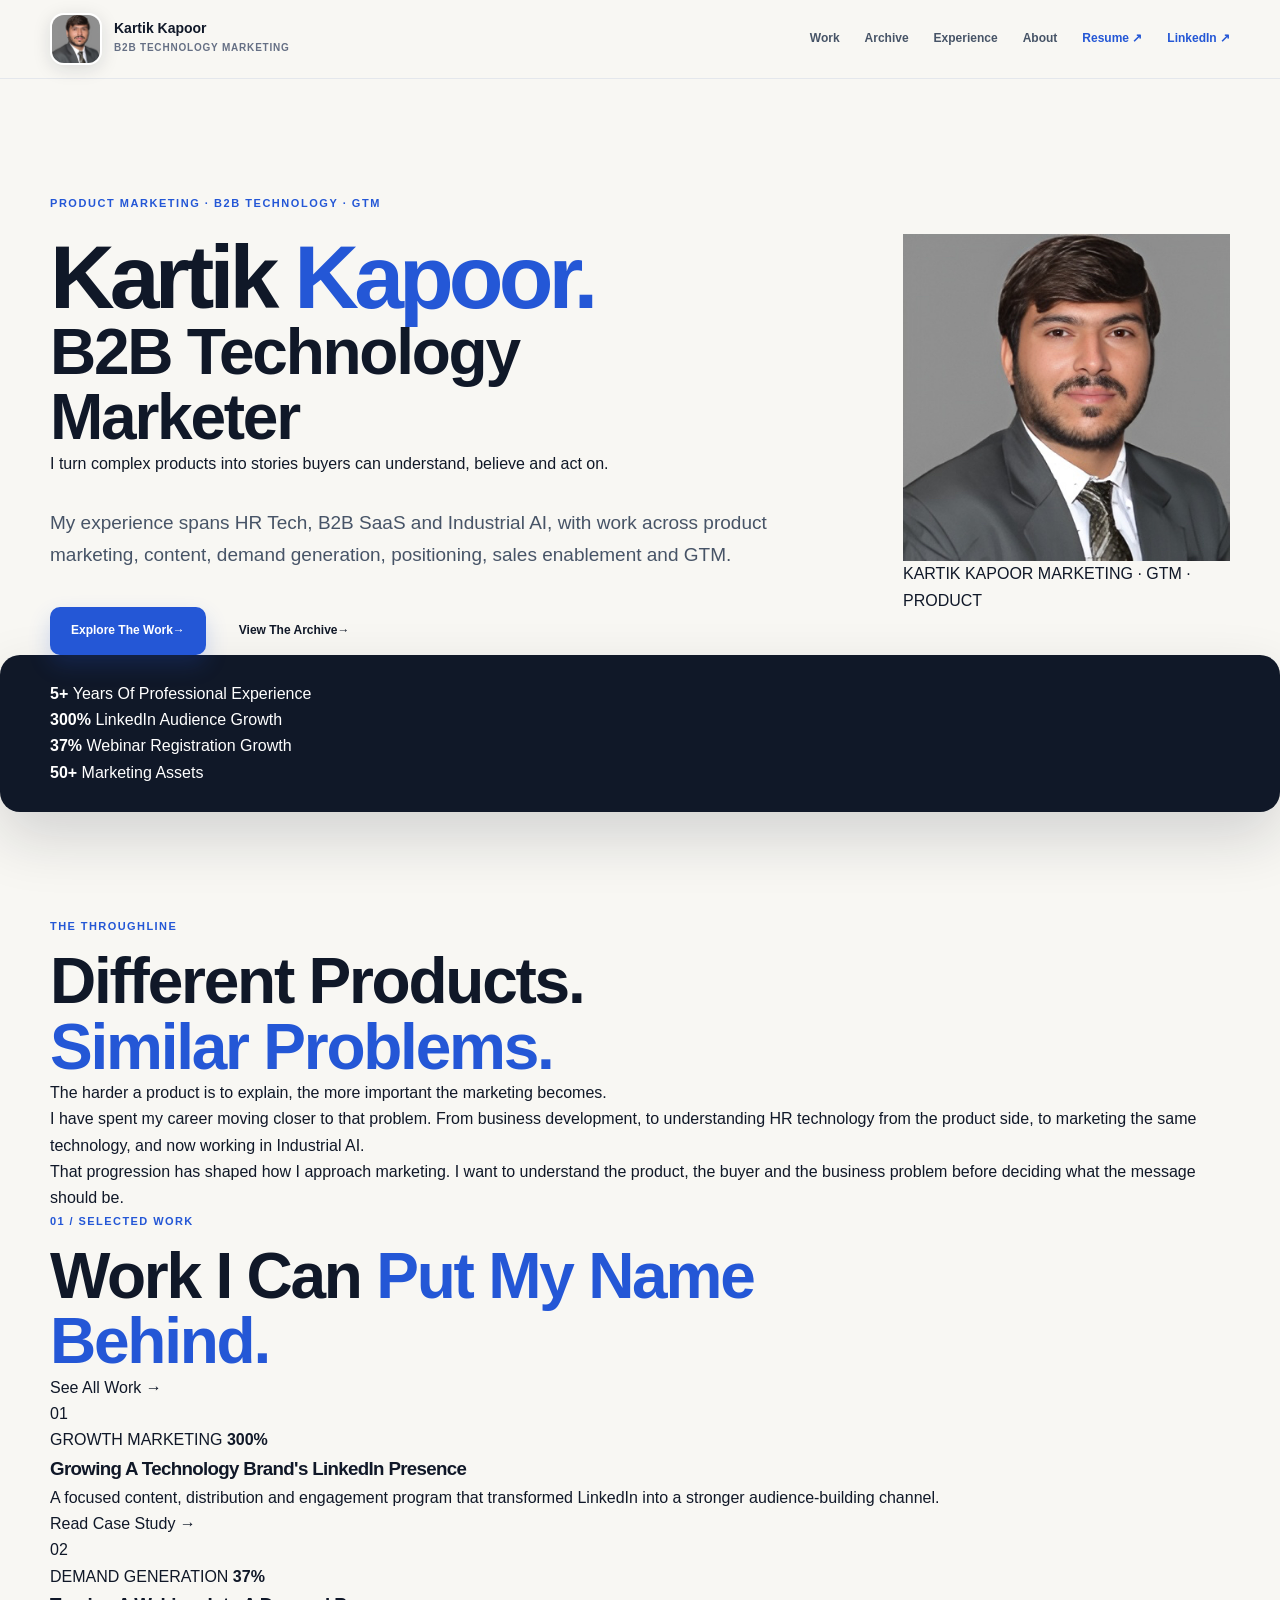
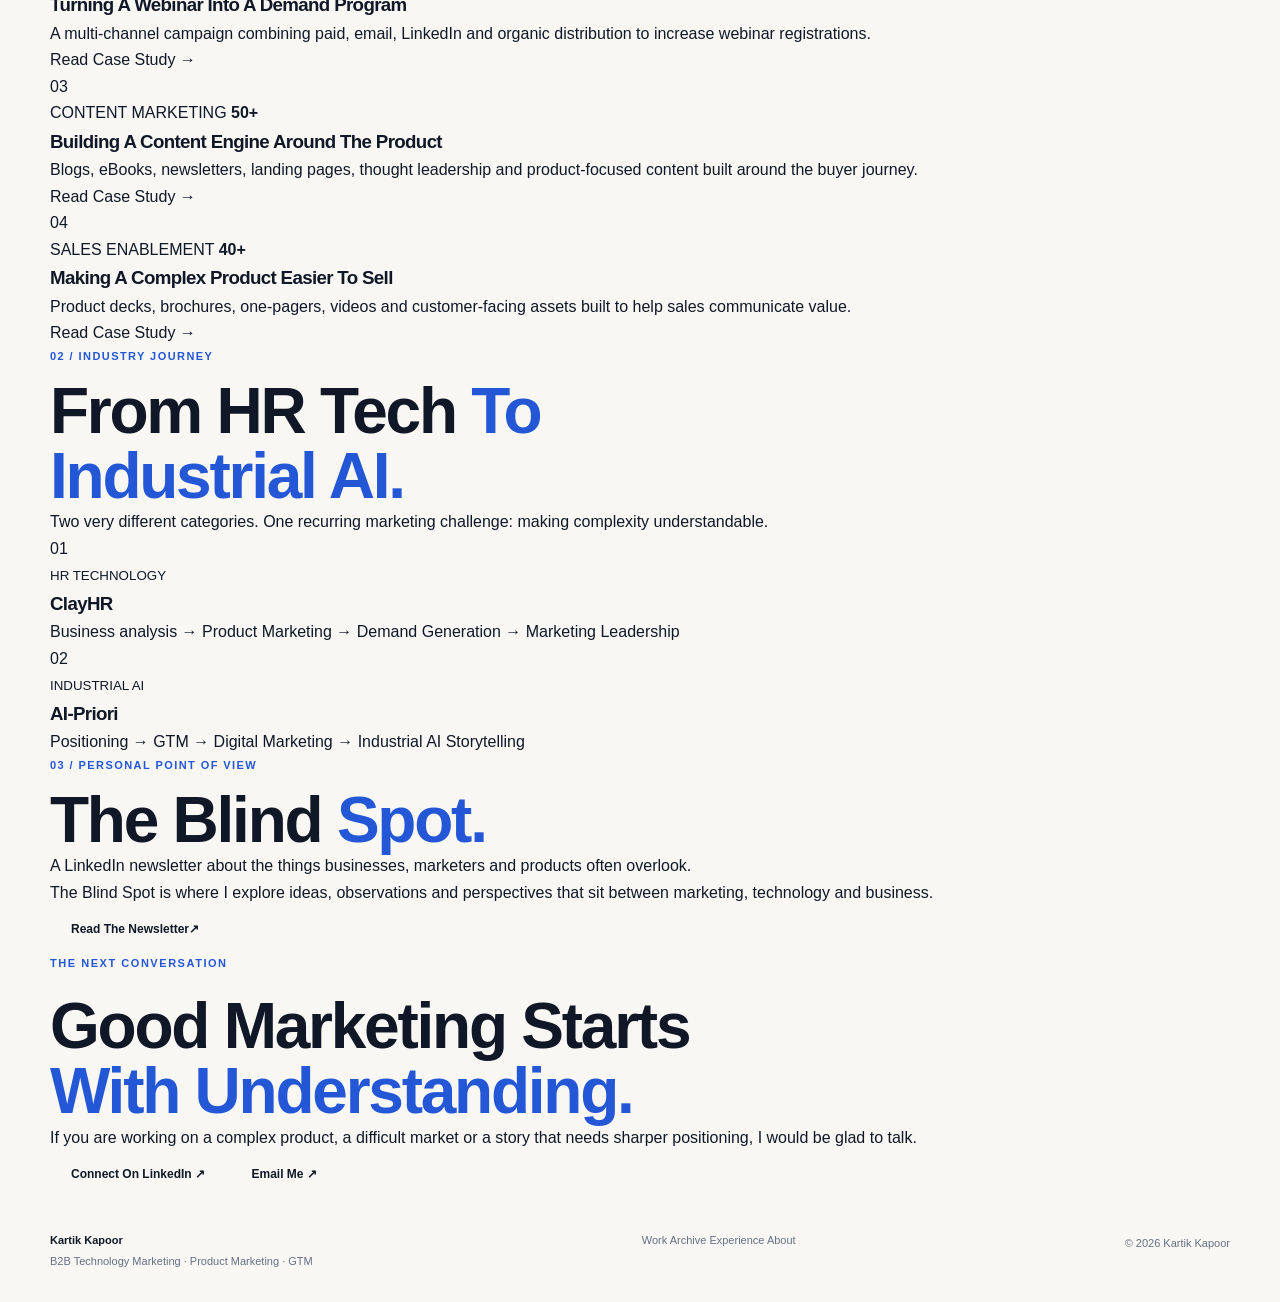
==== commit f57b9945: "Update index.html" ====
--- a/index.html
+++ b/index.html
@@ -1,25 +1,65 @@
 <!DOCTYPE html>
 <html lang="en">
+
 <head>
+
     <meta charset="UTF-8">
-    <meta name="viewport" content="width=device-width, initial-scale=1.0">
-
-    <meta name="description"
-          content="Kartik Kapoor is a B2B technology marketer with 5+ years of professional experience across HR Tech, B2B SaaS and Industrial AI.">
-
-    <meta name="author" content="Kartik Kapoor">
-
-    <title>Kartik Kapoor | B2B Technology Marketing</title>
-
-    <link rel="stylesheet" href="style.css">
+
+    <meta
+        name="viewport"
+        content="width=device-width, initial-scale=1.0"
+    >
+
+    <meta
+        name="description"
+        content="Kartik Kapoor is a B2B technology marketer with 5+ years of professional experience across HR Tech, B2B SaaS and Industrial AI."
+    >
+
+    <meta
+        name="author"
+        content="Kartik Kapoor"
+    >
+
+    <meta
+        name="theme-color"
+        content="#0B0D10"
+    >
+
+    <link
+        rel="icon"
+        type="image/jpeg"
+        href="assets/kartik-kapoor.jpg"
+    >
+
+    <link
+        rel="apple-touch-icon"
+        href="assets/kartik-kapoor.jpg"
+    >
+
+    <title>
+        Kartik Kapoor | B2B Technology Marketing
+    </title>
+
+    <link
+        rel="stylesheet"
+        href="style.css"
+    >
+
 </head>
 
+
 <body>
 
+
 <header class="site-header">
+
     <div class="nav-container">
 
-        <a href="index.html" class="brand">
+        <a
+            href="index.html"
+            class="brand"
+        >
+
             <img
                 src="assets/kartik-kapoor.jpg"
                 alt="Kartik Kapoor"
@@ -27,21 +67,42 @@
             >
 
             <div class="brand-text">
-                <strong>Kartik Kapoor</strong>
-                <span>B2B Technology Marketing</span>
-            </div>
+
+                <strong>
+                    Kartik Kapoor
+                </strong>
+
+                <span>
+                    B2B Technology Marketing
+                </span>
+
+            </div>
+
         </a>
 
+
         <nav class="main-nav">
-            <a href="work.html">Work</a>
-            <a href="archive.html">Archive</a>
-            <a href="experience.html">Experience</a>
-            <a href="about.html">About</a>
+
+            <a href="work.html">
+                Work
+            </a>
+
+            <a href="archive.html">
+                Archive
+            </a>
+
+            <a href="experience.html">
+                Experience
+            </a>
+
+            <a href="about.html">
+                About
+            </a>
 
             <a
                 href="assets/Kartik-Kapoor-Resume.pdf"
                 target="_blank"
-                class="nav-link-accent"
+                class="nav-action"
             >
                 Resume ↗
             </a>
@@ -49,57 +110,69 @@
             <a
                 href="https://www.linkedin.com/in/kartik-kapoor-kk/"
                 target="_blank"
-                class="nav-link-accent"
+                class="nav-action"
             >
                 LinkedIn ↗
             </a>
+
         </nav>
+
 
         <button
             class="mobile-menu-button"
-            aria-label="Open Menu"
+            aria-label="Open navigation menu"
             aria-expanded="false"
         >
             ☰
         </button>
 
     </div>
+
 </header>
 
 
 <main>
 
+
 <!-- HERO -->
 
 <section class="hero">
 
     <div class="hero-container">
 
-        <div class="hero-main">
+
+        <div class="hero-copy">
 
             <p class="eyebrow">
-                PRODUCT MARKETING · B2B SAAS · INDUSTRIAL AI
+                PRODUCT MARKETING · B2B TECHNOLOGY · GTM
             </p>
 
+
             <h1>
-                I Make Complex Products
-                <span>Easier To Understand.</span>
+                Kartik
+                <span>Kapoor.</span>
             </h1>
 
+
+            <h2 class="hero-title">
+                B2B Technology
+                Marketer
+            </h2>
+
+
+            <p class="hero-statement">
+                I turn complex products into stories
+                buyers can understand, believe and act on.
+            </p>
+
+
             <p class="hero-description">
-                I am a B2B technology marketer with 5+ years of professional
-                experience across HR Tech, B2B SaaS, and Industrial AI.
-                I work across product marketing, content, demand generation,
-                positioning, GTM, and sales enablement.
+                My experience spans HR Tech, B2B SaaS and
+                Industrial AI, with work across product marketing,
+                content, demand generation, positioning,
+                sales enablement and GTM.
             </p>
 
-            <div class="hero-industry-path">
-                <span>HR Tech</span>
-                <b>→</b>
-                <span>B2B SaaS</span>
-                <b>→</b>
-                <span>Industrial AI</span>
-            </div>
 
             <div class="hero-actions">
 
@@ -107,15 +180,15 @@
                     href="work.html"
                     class="button button-primary"
                 >
-                    Explore My Work
+                    Explore The Work
                     <span>→</span>
                 </a>
 
                 <a
                     href="archive.html"
-                    class="button button-secondary"
+                    class="button button-outline"
                 >
-                    View Marketing Archive
+                    View The Archive
                     <span>→</span>
                 </a>
 
@@ -124,51 +197,110 @@
         </div>
 
 
-        <aside class="hero-proof">
-
-            <div class="proof-heading">
-                AT A GLANCE
-            </div>
-
-            <div class="proof-stat">
-                <strong>5+</strong>
-                <span>Years Of Professional Experience</span>
-            </div>
-
-            <div class="proof-stat">
-                <strong>4+</strong>
-                <span>Years In Technology Marketing</span>
-            </div>
-
-            <div class="proof-stat">
-                <strong>300%</strong>
-                <span>LinkedIn Audience Growth</span>
-            </div>
-
-            <div class="proof-stat">
-                <strong>37%</strong>
-                <span>Webinar Registration Growth</span>
-            </div>
-
-            <div class="proof-stat">
-                <strong>50+</strong>
-                <span>Marketing Assets</span>
-            </div>
-
-        </aside>
+        <div class="hero-portrait">
+
+            <div class="portrait-frame">
+
+                <img
+                    src="assets/kartik-kapoor.jpg"
+                    alt="Kartik Kapoor"
+                >
+
+            </div>
+
+
+            <div class="portrait-caption">
+
+                <span>
+                    KARTIK KAPOOR
+                </span>
+
+                <span>
+                    MARKETING · GTM · PRODUCT
+                </span>
+
+            </div>
+
+        </div>
+
+
+    </div>
+
+
+    <div class="hero-proof">
+
+        <div class="section-container">
+
+            <div class="hero-proof-grid">
+
+                <div>
+
+                    <strong>
+                        5+
+                    </strong>
+
+                    <span>
+                        Years Of Professional Experience
+                    </span>
+
+                </div>
+
+
+                <div>
+
+                    <strong>
+                        300%
+                    </strong>
+
+                    <span>
+                        LinkedIn Audience Growth
+                    </span>
+
+                </div>
+
+
+                <div>
+
+                    <strong>
+                        37%
+                    </strong>
+
+                    <span>
+                        Webinar Registration Growth
+                    </span>
+
+                </div>
+
+
+                <div>
+
+                    <strong>
+                        50+
+                    </strong>
+
+                    <span>
+                        Marketing Assets
+                    </span>
+
+                </div>
+
+            </div>
+
+        </div>
 
     </div>
 
 </section>
 
 
-<!-- POSITIONING -->
-
-<section class="section section-white">
+<!-- INTRO -->
+
+<section class="editorial-section light-section">
 
     <div class="section-container">
 
-        <div class="editorial-intro">
+        <div class="split-editorial">
+
 
             <div>
 
@@ -178,27 +310,36 @@
 
                 <h2>
                     Different Products.
-                    <span>Same Marketing Problem.</span>
+                    <span>Similar Problems.</span>
                 </h2>
 
             </div>
 
-            <div class="content-copy">
-
-                <p class="lead">
-                    The more complex the product, the more important
-                    the marketing has to be.
+
+            <div class="editorial-copy">
+
+                <p class="large-copy">
+                    The harder a product is to explain,
+                    the more important the marketing becomes.
                 </p>
 
                 <p>
-                    My experience has taken me from HR technology and
-                    B2B SaaS into Industrial AI. Across those categories,
-                    the challenge has remained remarkably similar:
-                    understand the product, understand the buyer,
-                    find the right story, and make that story useful.
+                    I have spent my career moving closer to
+                    that problem. From business development,
+                    to understanding HR technology from the
+                    product side, to marketing the same
+                    technology, and now working in Industrial AI.
                 </p>
 
-            </div>
+                <p>
+                    That progression has shaped how I approach
+                    marketing. I want to understand the product,
+                    the buyer and the business problem before
+                    deciding what the message should be.
+                </p>
+
+            </div>
+
 
         </div>
 
@@ -207,48 +348,14 @@
 </section>
 
 
-<!-- PROOF -->
-
-<section class="proof-band">
+<!-- SELECTED WORK -->
+
+<section class="selected-work dark-section">
 
     <div class="section-container">
 
-        <div class="proof-band-grid">
-
-            <div>
-                <strong>300%</strong>
-                <span>LinkedIn Audience Growth</span>
-            </div>
-
-            <div>
-                <strong>37%</strong>
-                <span>Webinar Registration Growth</span>
-            </div>
-
-            <div>
-                <strong>50+</strong>
-                <span>Content And Marketing Assets</span>
-            </div>
-
-            <div>
-                <strong>6</strong>
-                <span>Marketing Team Members Led</span>
-            </div>
-
-        </div>
-
-    </div>
-
-</section>
-
-
-<!-- SELECTED WORK -->
-
-<section class="section">
-
-    <div class="section-container">
-
-        <div class="section-heading">
+
+        <div class="section-intro-row">
 
             <div>
 
@@ -265,138 +372,298 @@
 
             <a
                 href="work.html"
-                class="text-link"
+                class="arrow-link"
             >
-                View All Work →
+                See All Work →
             </a>
 
         </div>
 
 
-        <div class="work-preview-grid">
-
-            <a
-                href="case-studies/linkedin-growth.html"
-                class="work-preview blue-card"
-            >
-
-                <div class="card-meta">
-                    <span>GROWTH MARKETING</span>
-                    <strong>300%</strong>
-                </div>
-
-                <div class="card-content">
+        <div class="featured-work">
+
+
+            <article class="featured-work-item">
+
+                <div class="featured-number">
+                    01
+                </div>
+
+
+                <div class="featured-work-main">
+
+                    <div class="featured-work-meta">
+
+                        <span>
+                            GROWTH MARKETING
+                        </span>
+
+                        <strong>
+                            300%
+                        </strong>
+
+                    </div>
+
 
                     <h3>
-                        Turning LinkedIn Into
-                        A Growth Channel
+                        Growing A Technology
+                        Brand's LinkedIn Presence
                     </h3>
 
+
                     <p>
-                        Built a focused content and engagement approach
-                        that strengthened LinkedIn audience growth.
+                        A focused content, distribution and
+                        engagement program that transformed
+                        LinkedIn into a stronger audience-building
+                        channel.
                     </p>
 
-                </div>
-
-                <span class="card-link">
-                    Read Case Study →
-                </span>
-
-            </a>
-
-
-            <a
-                href="case-studies/demand-generation.html"
-                class="work-preview teal-card"
-            >
-
-                <div class="card-meta">
-                    <span>DEMAND GENERATION</span>
-                    <strong>37%</strong>
-                </div>
-
-                <div class="card-content">
+
+                    <a
+                        href="case-studies/linkedin-growth.html"
+                        class="case-study-button"
+                    >
+                        Read Case Study
+                        <span>→</span>
+                    </a>
+
+                </div>
+
+            </article>
+
+
+            <article class="featured-work-item">
+
+                <div class="featured-number">
+                    02
+                </div>
+
+
+                <div class="featured-work-main">
+
+                    <div class="featured-work-meta">
+
+                        <span>
+                            DEMAND GENERATION
+                        </span>
+
+                        <strong>
+                            37%
+                        </strong>
+
+                    </div>
+
 
                     <h3>
                         Turning A Webinar
                         Into A Demand Program
                     </h3>
 
+
                     <p>
-                        Combined paid, email, LinkedIn and organic
-                        promotion to increase webinar registrations.
+                        A multi-channel campaign combining paid,
+                        email, LinkedIn and organic distribution
+                        to increase webinar registrations.
                     </p>
 
-                </div>
-
-                <span class="card-link">
-                    Read Case Study →
-                </span>
-
-            </a>
-
-
-            <a
-                href="case-studies/content-marketing.html"
-                class="work-preview purple-card"
-            >
-
-                <div class="card-meta">
-                    <span>CONTENT MARKETING</span>
-                    <strong>50+</strong>
-                </div>
-
-                <div class="card-content">
+
+                    <a
+                        href="case-studies/demand-generation.html"
+                        class="case-study-button"
+                    >
+                        Read Case Study
+                        <span>→</span>
+                    </a>
+
+                </div>
+
+            </article>
+
+
+            <article class="featured-work-item">
+
+                <div class="featured-number">
+                    03
+                </div>
+
+
+                <div class="featured-work-main">
+
+                    <div class="featured-work-meta">
+
+                        <span>
+                            CONTENT MARKETING
+                        </span>
+
+                        <strong>
+                            50+
+                        </strong>
+
+                    </div>
+
 
                     <h3>
-                        Building A Product-Led
-                        Content Engine
+                        Building A Content
+                        Engine Around The Product
                     </h3>
 
+
                     <p>
-                        Developed blogs, eBooks, newsletters,
-                        landing pages, webinars and thought leadership.
+                        Blogs, eBooks, newsletters, landing pages,
+                        thought leadership and product-focused
+                        content built around the buyer journey.
                     </p>
 
-                </div>
-
-                <span class="card-link">
-                    Read Case Study →
-                </span>
-
-            </a>
-
-
-            <a
-                href="case-studies/product-marketing.html"
-                class="work-preview coral-card"
-            >
-
-                <div class="card-meta">
-                    <span>SALES ENABLEMENT</span>
-                    <strong>40+</strong>
-                </div>
-
-                <div class="card-content">
+
+                    <a
+                        href="case-studies/content-marketing.html"
+                        class="case-study-button"
+                    >
+                        Read Case Study
+                        <span>→</span>
+                    </a>
+
+                </div>
+
+            </article>
+
+
+            <article class="featured-work-item">
+
+                <div class="featured-number">
+                    04
+                </div>
+
+
+                <div class="featured-work-main">
+
+                    <div class="featured-work-meta">
+
+                        <span>
+                            SALES ENABLEMENT
+                        </span>
+
+                        <strong>
+                            40+
+                        </strong>
+
+                    </div>
+
 
                     <h3>
-                        Making Complex Products
+                        Making A Complex Product
                         Easier To Sell
                     </h3>
 
+
                     <p>
-                        Created product decks, one-pagers, brochures,
-                        videos and customer-facing marketing resources.
+                        Product decks, brochures, one-pagers,
+                        videos and customer-facing assets built
+                        to help sales communicate value.
                     </p>
 
-                </div>
-
-                <span class="card-link">
-                    Read Case Study →
+
+                    <a
+                        href="case-studies/product-marketing.html"
+                        class="case-study-button"
+                    >
+                        Read Case Study
+                        <span>→</span>
+                    </a>
+
+                </div>
+
+            </article>
+
+
+        </div>
+
+    </div>
+
+</section>
+
+
+<!-- INDUSTRY JOURNEY -->
+
+<section class="industry-section">
+
+    <div class="section-container">
+
+        <p class="section-label">
+            02 / INDUSTRY JOURNEY
+        </p>
+
+
+        <div class="industry-heading">
+
+            <h2>
+                From HR Tech
+                <span>To Industrial AI.</span>
+            </h2>
+
+            <p>
+                Two very different categories.
+                One recurring marketing challenge:
+                making complexity understandable.
+            </p>
+
+        </div>
+
+
+        <div class="industry-lines">
+
+
+            <div class="industry-line">
+
+                <span>
+                    01
                 </span>
 
-            </a>
+                <div>
+
+                    <small>
+                        HR TECHNOLOGY
+                    </small>
+
+                    <h3>
+                        ClayHR
+                    </h3>
+
+                    <p>
+                        Business analysis → Product Marketing →
+                        Demand Generation → Marketing Leadership
+                    </p>
+
+                </div>
+
+            </div>
+
+
+            <div class="industry-line">
+
+                <span>
+                    02
+                </span>
+
+                <div>
+
+                    <small>
+                        INDUSTRIAL AI
+                    </small>
+
+                    <h3>
+                        AI-Priori
+                    </h3>
+
+                    <p>
+                        Positioning → GTM → Digital Marketing →
+                        Industrial AI Storytelling
+                    </p>
+
+                </div>
+
+            </div>
+
 
         </div>
 
@@ -405,91 +672,56 @@
 </section>
 
 
-<!-- ARCHIVE TEASER -->
-
-<section class="section section-soft">
+<!-- BLIND SPOT -->
+
+<section class="blind-spot-section">
 
     <div class="section-container">
 
-        <div class="section-heading">
+
+        <div class="blind-spot-layout">
+
 
             <div>
 
                 <p class="section-label">
-                    02 / MARKETING ARCHIVE
+                    03 / PERSONAL POINT OF VIEW
                 </p>
 
                 <h2>
-                    The Work Behind
-                    <span>The Work.</span>
+                    The Blind
+                    <span>Spot.</span>
                 </h2>
 
             </div>
 
-            <a
-                href="archive.html"
-                class="text-link"
-            >
-                Explore Archive →
-            </a>
-
-        </div>
-
-
-        <div class="archive-preview-grid">
-
-            <a href="archive.html#video" class="archive-preview">
-
-                <div class="archive-preview-number">
-                    01
-                </div>
-
-                <div>
-                    <span>VIDEO & CREATIVE</span>
-                    <h3>From Brief To Screen</h3>
-                    <p>
-                        Selected long-form video work I collaborated
-                        on during my time at ClayHR.
-                    </p>
-                </div>
-
-            </a>
-
-
-            <a href="archive.html#earned-media" class="archive-preview">
-
-                <div class="archive-preview-number">
-                    02
-                </div>
-
-                <div>
-                    <span>EARNED MEDIA</span>
-                    <h3>Taking The Story Beyond Owned Channels</h3>
-                    <p>
-                        Selected external publications and media work
-                        connected to my marketing work at ClayHR.
-                    </p>
-                </div>
-
-            </a>
-
-
-            <a href="archive.html#assets" class="archive-preview">
-
-                <div class="archive-preview-number">
-                    03
-                </div>
-
-                <div>
-                    <span>MARKETING ASSETS</span>
-                    <h3>A Growing Body Of Work</h3>
-                    <p>
-                        Content, webinars, sales enablement and
-                        product marketing assets developed across roles.
-                    </p>
-                </div>
-
-            </a>
+
+            <div class="blind-spot-copy">
+
+                <p class="large-copy">
+                    A LinkedIn newsletter about the things
+                    businesses, marketers and products often
+                    overlook.
+                </p>
+
+                <p>
+                    The Blind Spot is where I explore ideas,
+                    observations and perspectives that sit
+                    between marketing, technology and business.
+                </p>
+
+
+                <a
+                    href="https://www.linkedin.com/newsletters/the-blind-spot-7422683512752902144/"
+                    target="_blank"
+                    class="button button-dark"
+                >
+                    Read The Newsletter
+                    <span>↗</span>
+                </a>
+
+            </div>
+
 
         </div>
 
@@ -498,263 +730,14 @@
 </section>
 
 
-<!-- EXPERIENCE -->
-
-<section class="section section-white">
+<!-- FINAL CTA -->
+
+<section class="final-cta">
 
     <div class="section-container">
 
-        <div class="section-heading">
-
-            <div>
-
-                <p class="section-label">
-                    03 / EXPERIENCE
-                </p>
-
-                <h2>
-                    From Business Development
-                    <span>To Technology Marketing.</span>
-                </h2>
-
-            </div>
-
-            <a
-                href="experience.html"
-                class="text-link"
-            >
-                Full Experience →
-            </a>
-
-        </div>
-
-
-        <div class="career-path">
-
-            <div class="career-item">
-
-                <div class="career-date">
-                    Aug 2018 – May 2019
-                </div>
-
-                <div>
-
-                    <span>BUSINESS DEVELOPMENT</span>
-
-                    <h3>Sahara India</h3>
-
-                    <p>
-                        Senior Business Development Executive
-                    </p>
-
-                </div>
-
-            </div>
-
-
-            <div class="career-item">
-
-                <div class="career-date">
-                    Jun 2021 – Jul 2022
-                </div>
-
-                <div>
-
-                    <span>HR TECHNOLOGY</span>
-
-                    <h3>ClayHR</h3>
-
-                    <p>
-                        Business Analyst
-                    </p>
-
-                </div>
-
-            </div>
-
-
-            <div class="career-item career-highlight">
-
-                <div class="career-date">
-                    Jun 2022 – Dec 2025
-                </div>
-
-                <div>
-
-                    <span>HR TECH → MARKETING</span>
-
-                    <h3>ClayHR</h3>
-
-                    <p>
-                        Senior Marketing Analyst → Marketing Manager
-                    </p>
-
-                </div>
-
-                <strong>
-                    300%
-                </strong>
-
-            </div>
-
-
-            <div class="career-item career-current">
-
-                <div class="career-date">
-                    May 2026 – Present
-                </div>
-
-                <div>
-
-                    <span>INDUSTRIAL AI</span>
-
-                    <h3>AI-Priori</h3>
-
-                    <p>
-                        Marketing Manager
-                    </p>
-
-                </div>
-
-                <strong>
-                    CURRENT
-                </strong>
-
-            </div>
-
-        </div>
-
-    </div>
-
-</section>
-
-
-<!-- HOW I WORK -->
-
-<section class="section section-soft">
-
-    <div class="section-container">
-
-        <div class="editorial-intro">
-
-            <div>
-
-                <p class="section-label">
-                    04 / HOW I WORK
-                </p>
-
-                <h2>
-                    Strategy Is Useful.
-                    <span>Execution Makes It Real.</span>
-                </h2>
-
-            </div>
-
-            <div class="content-copy">
-
-                <p class="lead">
-                    I prefer marketing where the strategy can survive
-                    contact with execution.
-                </p>
-
-                <p>
-                    That means understanding the product before writing
-                    the message, understanding the audience before
-                    choosing the channel, and measuring what happened
-                    after the work went live.
-                </p>
-
-                <p>
-                    My strongest experience sits across product marketing,
-                    content, demand generation, GTM, sales enablement,
-                    positioning and external brand visibility.
-                </p>
-
-            </div>
-
-        </div>
-
-    </div>
-
-</section>
-
-
-<!-- INDUSTRY -->
-
-<section class="industry-story">
-
-    <div class="section-container">
-
-        <p class="section-label">
-            05 / INDUSTRY EXPERIENCE
-        </p>
-
-        <div class="industry-story-grid">
-
-            <div>
-
-                <h2>
-                    HR Tech And
-                    <span>Industrial AI.</span>
-                </h2>
-
-            </div>
-
-            <div class="industry-story-content">
-
-                <div>
-
-                    <span>01</span>
-
-                    <h3>
-                        HR Technology
-                    </h3>
-
-                    <p>
-                        My deepest marketing experience comes from ClayHR,
-                        where I worked across product marketing, content,
-                        demand generation, webinars, paid campaigns,
-                        LinkedIn growth, websites, SEO/GEO, sales enablement,
-                        video and earned media.
-                    </p>
-
-                </div>
-
-
-                <div>
-
-                    <span>02</span>
-
-                    <h3>
-                        Industrial AI
-                    </h3>
-
-                    <p>
-                        At AI-Priori, I work in Industrial AI, translating
-                        complex operational technology into positioning,
-                        messaging and marketing that enterprise audiences
-                        can understand.
-                    </p>
-
-                </div>
-
-            </div>
-
-        </div>
-
-    </div>
-
-</section>
-
-
-<!-- CONTACT -->
-
-<section class="contact-cta">
-
-    <div class="section-container">
-
         <p class="eyebrow">
-            LET US TALK
+            THE NEXT CONVERSATION
         </p>
 
         <h2>
@@ -763,24 +746,25 @@
         </h2>
 
         <p>
-            I am open to conversations around Product Marketing,
-            B2B SaaS, Industrial AI, Content, Demand Generation,
-            GTM and technology marketing.
+            If you are working on a complex product,
+            a difficult market or a story that needs
+            sharper positioning, I would be glad to talk.
         </p>
 
-        <div class="hero-actions">
+
+        <div class="cta-actions">
 
             <a
                 href="https://www.linkedin.com/in/kartik-kapoor-kk/"
                 target="_blank"
-                class="button button-primary"
+                class="button button-light"
             >
                 Connect On LinkedIn ↗
             </a>
 
             <a
                 href="mailto:kapoorkartik69@gmail.com"
-                class="button button-secondary"
+                class="button button-transparent"
             >
                 Email Me ↗
             </a>
@@ -791,6 +775,7 @@
 
 </section>
 
+
 </main>
 
 
@@ -798,13 +783,37 @@
 
     <div>
 
-        <strong>Kartik Kapoor</strong>
+        <strong>
+            Kartik Kapoor
+        </strong>
 
         <span>
-            B2B Technology Marketing · Product Marketing · Growth
+            B2B Technology Marketing · Product Marketing · GTM
         </span>
 
     </div>
+
+
+    <div class="footer-links">
+
+        <a href="work.html">
+            Work
+        </a>
+
+        <a href="archive.html">
+            Archive
+        </a>
+
+        <a href="experience.html">
+            Experience
+        </a>
+
+        <a href="about.html">
+            About
+        </a>
+
+    </div>
+
 
     <span>
         © 2026 Kartik Kapoor
@@ -816,4 +825,5 @@
 <script src="script.js"></script>
 
 </body>
+
 </html>
--- a/style.css
+++ b/style.css
@@ -1,32 +1,30 @@
 :root {
 
-    --navy: #101828;
-    --navy-2: #172235;
-
-    --blue: #3157d5;
-    --blue-soft: #eef2ff;
-
-    --teal: #168f82;
-    --teal-soft: #eaf7f5;
-
-    --purple: #6b5bd2;
-    --purple-soft: #f1efff;
-
-    --coral: #c85d54;
-    --coral-soft: #fff0ee;
-
+    --ink: #101828;
+    --ink-soft: #344054;
+
+    --blue: #2457d6;
+    --blue-dark: #173ea6;
+    --blue-soft: #edf3ff;
+
+    --teal: #087f73;
+    --teal-soft: #eaf8f5;
+
+    --purple: #6952c7;
+    --purple-soft: #f3efff;
+
+    --coral: #c95f51;
+    --coral-soft: #fff1ee;
+
+    --cream: #f8f7f3;
     --white: #ffffff;
 
-    --bg: #f7f8fa;
-    --text: #172033;
     --muted: #667085;
-
     --border: #e4e7ec;
 
-    --radius: 14px;
-
-    --shadow:
-        0 18px 45px rgba(16, 24, 40, 0.08);
+    --shadow: 0 18px 50px rgba(16, 24, 40, 0.08);
+
+    --radius: 18px;
 
 }
 
@@ -53,18 +51,26 @@
         Arial,
         sans-serif;
 
-    background: var(--bg);
-
-    color: var(--text);
-
-    line-height: 1.6;
-
+    background: var(--cream);
+
+    color: var(--ink);
+
+    line-height: 1.65;
+
+    -webkit-font-smoothing: antialiased;
+
+}
+
+
+img {
+    max-width: 100%;
+    display: block;
 }
 
 
 a {
+    color: inherit;
     text-decoration: none;
-    color: inherit;
 }
 
 
@@ -85,151 +91,375 @@
 
     z-index: 1000;
 
-    background: rgba(247, 248, 250, 0.96);
-
-    backdrop-filter: blur(15px);
-
-    border-bottom: 1px solid var(--border);
+    background:
+        rgba(248, 247, 243, 0.94);
+
+    backdrop-filter: blur(18px);
+
+    border-bottom:
+        1px solid var(--border);
 
 }
 
 
 .nav-container {
 
-    max-width: 1180px;
-
-    margin: auto;
-
-    padding: 12px 25px;
-
-    display: flex;
-
-    align-items: center;
-
-    justify-content: space-between;
-
-    gap: 30px;
+    width:
+        min(1180px, calc(100% - 48px));
+
+    margin:
+        0 auto;
+
+    min-height:
+        78px;
+
+    display:
+        flex;
+
+    align-items:
+        center;
+
+    justify-content:
+        space-between;
+
+    gap:
+        30px;
 
 }
 
 
 .brand {
 
-    display: flex;
-
-    align-items: center;
-
-    gap: 11px;
+    display:
+        flex;
+
+    align-items:
+        center;
+
+    gap:
+        12px;
 
 }
 
 
 .brand-photo {
 
-    width: 50px;
-
-    height: 50px;
-
-    object-fit: cover;
-
-    border-radius: 10px;
-
-    border: 2px solid white;
-
-    box-shadow: 0 3px 12px rgba(16, 24, 40, 0.14);
+    width:
+        52px;
+
+    height:
+        52px;
+
+    object-fit:
+        cover;
+
+    border-radius:
+        14px;
+
+    border:
+        2px solid var(--white);
+
+    box-shadow:
+        0 4px 18px rgba(16, 24, 40, 0.13);
 
 }
 
 
 .brand-text strong {
 
-    display: block;
-
-    font-size: 14px;
-
-    line-height: 1.1;
+    display:
+        block;
+
+    font-size:
+        14px;
+
+    line-height:
+        1.1;
 
 }
 
 
 .brand-text span {
 
-    display: block;
-
-    margin-top: 3px;
-
-    color: var(--muted);
-
-    font-size: 9px;
-
-    font-weight: 700;
-
-    letter-spacing: 0.5px;
+    display:
+        block;
+
+    margin-top:
+        4px;
+
+    color:
+        var(--muted);
+
+    font-size:
+        10px;
+
+    font-weight:
+        700;
+
+    letter-spacing:
+        0.08em;
+
+    text-transform:
+        uppercase;
 
 }
 
 
 .main-nav {
 
-    display: flex;
-
-    align-items: center;
-
-    gap: 25px;
+    display:
+        flex;
+
+    align-items:
+        center;
+
+    gap:
+        25px;
 
 }
 
 
 .main-nav a {
 
-    color: #596273;
-
-    font-size: 11px;
-
-    font-weight: 700;
+    color:
+        #475467;
+
+    font-size:
+        12px;
+
+    font-weight:
+        700;
+
+    transition:
+        color 0.2s ease;
 
 }
 
 
 .main-nav a:hover {
 
-    color: var(--blue);
+    color:
+        var(--blue);
 
 }
 
 
 .main-nav .nav-link-accent {
 
-    color: var(--blue);
+    color:
+        var(--blue);
 
 }
 
 
 .mobile-menu-button {
 
-    display: none;
-
-    border: 0;
-
-    background: transparent;
-
-    font-size: 23px;
-
-    cursor: pointer;
+    display:
+        none;
+
+    border:
+        0;
+
+    background:
+        transparent;
+
+    font-size:
+        24px;
+
+    cursor:
+        pointer;
 
 }
 
 
 /* =========================
-   CONTAINERS
+   GLOBAL
 ========================= */
 
 .section-container,
 .hero-container {
 
-    width: min(1180px, calc(100% - 50px));
-
-    margin: auto;
+    width:
+        min(1180px, calc(100% - 48px));
+
+    margin:
+        0 auto;
+
+}
+
+
+.section {
+
+    padding:
+        110px 0;
+
+}
+
+
+.section-white {
+
+    background:
+        var(--white);
+
+}
+
+
+.section-soft {
+
+    background:
+        #f1f3f6;
+
+}
+
+
+.section-heading {
+
+    display:
+        flex;
+
+    align-items:
+        flex-end;
+
+    justify-content:
+        space-between;
+
+    gap:
+        50px;
+
+    margin-bottom:
+        48px;
+
+}
+
+
+.section-label {
+
+    margin-bottom:
+        14px;
+
+    color:
+        var(--blue);
+
+    font-size:
+        11px;
+
+    font-weight:
+        800;
+
+    letter-spacing:
+        0.13em;
+
+    text-transform:
+        uppercase;
+
+}
+
+
+h1,
+h2,
+h3 {
+
+    letter-spacing:
+        -0.035em;
+
+}
+
+
+h2 {
+
+    max-width:
+        720px;
+
+    font-size:
+        clamp(36px, 5vw, 64px);
+
+    line-height:
+        1.02;
+
+}
+
+
+h2 span,
+h1 span {
+
+    color:
+        var(--blue);
+
+}
+
+
+.text-link {
+
+    color:
+        var(--blue);
+
+    font-size:
+        13px;
+
+    font-weight:
+        800;
+
+    white-space:
+        nowrap;
+
+}
+
+
+.text-link:hover {
+
+    text-decoration:
+        underline;
+
+}
+
+
+.content-copy {
+
+    max-width:
+        650px;
+
+}
+
+
+.content-copy p {
+
+    margin-bottom:
+        22px;
+
+    color:
+        #475467;
+
+}
+
+
+.content-copy .lead {
+
+    color:
+        var(--ink);
+
+    font-size:
+        20px;
+
+    line-height:
+        1.55;
+
+}
+
+
+.editorial-intro {
+
+    display:
+        grid;
+
+    grid-template-columns:
+        minmax(0, 0.85fr)
+        minmax(0, 1fr);
+
+    gap:
+        100px;
+
+    align-items:
+        start;
 
 }
 
@@ -240,431 +470,429 @@
 
 .hero {
 
-    padding: 100px 0 90px;
-
-    background:
-
-        radial-gradient(
-            circle at 80% 20%,
-            rgba(49, 87, 213, 0.09),
-            transparent 32%
-        ),
-
-        var(--bg);
+    padding:
+        115px 0 105px;
+
+    background:
+        var(--cream);
 
 }
 
 
 .hero-container {
 
-    display: grid;
-
-    grid-template-columns: 1.45fr 0.55fr;
-
-    gap: 80px;
-
-    align-items: center;
+    display:
+        grid;
+
+    grid-template-columns:
+        minmax(0, 1.4fr)
+        minmax(300px, 0.6fr);
+
+    gap:
+        90px;
+
+    align-items:
+        center;
 
 }
 
 
 .eyebrow {
 
-    color: var(--blue);
-
-    font-size: 10px;
-
-    font-weight: 800;
-
-    letter-spacing: 1.7px;
+    margin-bottom:
+        22px;
+
+    color:
+        var(--blue);
+
+    font-size:
+        11px;
+
+    font-weight:
+        800;
+
+    letter-spacing:
+        0.14em;
+
+    text-transform:
+        uppercase;
 
 }
 
 
 .hero h1 {
 
-    max-width: 900px;
-
-    margin-top: 22px;
-
-    font-size: clamp(50px, 7vw, 84px);
-
-    line-height: 0.98;
-
-    letter-spacing: -4px;
-
-    font-weight: 800;
-
-}
-
-
-.hero h1 span {
-
-    display: block;
-
-    color: var(--blue);
+    max-width:
+        850px;
+
+    font-size:
+        clamp(52px, 7vw, 94px);
+
+    line-height:
+        0.96;
+
+    letter-spacing:
+        -0.055em;
 
 }
 
 
 .hero-description {
 
-    max-width: 690px;
-
-    margin-top: 28px;
-
-    color: var(--muted);
-
-    font-size: 17px;
-
-    line-height: 1.7;
+    max-width:
+        720px;
+
+    margin-top:
+        30px;
+
+    color:
+        #475467;
+
+    font-size:
+        19px;
+
+    line-height:
+        1.7;
 
 }
 
 
 .hero-industry-path {
 
-    display: flex;
-
-    align-items: center;
-
-    flex-wrap: wrap;
-
-    gap: 9px;
-
-    margin-top: 24px;
-
-}
-
-
-.hero-industry-path span {
-
-    padding: 7px 10px;
-
-    background: white;
-
-    border: 1px solid var(--border);
-
-    border-radius: 5px;
-
-    font-size: 9px;
-
-    font-weight: 800;
+    display:
+        flex;
+
+    flex-wrap:
+        wrap;
+
+    align-items:
+        center;
+
+    gap:
+        14px;
+
+    margin-top:
+        28px;
+
+    color:
+        var(--ink-soft);
+
+    font-size:
+        12px;
+
+    font-weight:
+        800;
+
+    letter-spacing:
+        0.08em;
+
+    text-transform:
+        uppercase;
 
 }
 
 
 .hero-industry-path b {
 
-    color: var(--blue);
-
-    font-size: 13px;
+    color:
+        var(--blue);
 
 }
 
 
 .hero-actions {
 
-    display: flex;
-
-    flex-wrap: wrap;
-
-    gap: 10px;
-
-    margin-top: 30px;
+    display:
+        flex;
+
+    flex-wrap:
+        wrap;
+
+    gap:
+        12px;
+
+    margin-top:
+        35px;
 
 }
 
 
 .button {
 
-    display: inline-flex;
-
-    align-items: center;
-
-    justify-content: center;
-
-    gap: 8px;
-
-    padding: 13px 18px;
-
-    border-radius: 7px;
-
-    font-size: 11px;
-
-    font-weight: 800;
-
-    transition: 0.2s;
+    display:
+        inline-flex;
+
+    align-items:
+        center;
+
+    justify-content:
+        center;
+
+    min-height:
+        48px;
+
+    padding:
+        0 20px;
+
+    border:
+        1px solid transparent;
+
+    border-radius:
+        10px;
+
+    font-size:
+        12px;
+
+    font-weight:
+        800;
+
+    transition:
+        transform 0.2s ease,
+        box-shadow 0.2s ease,
+        background 0.2s ease;
 
 }
 
 
 .button:hover {
 
-    transform: translateY(-2px);
+    transform:
+        translateY(-2px);
 
 }
 
 
 .button-primary {
 
-    background: var(--navy);
-
-    color: white;
+    color:
+        var(--white);
+
+    background:
+        var(--blue);
+
+    box-shadow:
+        0 10px 22px rgba(36, 87, 214, 0.20);
 
 }
 
 
 .button-primary:hover {
 
-    background: var(--blue);
+    background:
+        var(--blue-dark);
 
 }
 
 
 .button-secondary {
 
-    background: white;
-
-    color: var(--text);
-
-    border: 1px solid var(--border);
+    color:
+        var(--ink);
+
+    background:
+        var(--white);
+
+    border-color:
+        var(--border);
 
 }
 
 
 .button-secondary:hover {
 
-    border-color: var(--blue);
-
-    color: var(--blue);
+    box-shadow:
+        0 10px 25px rgba(16, 24, 40, 0.08);
+
+}
+
+
+.button-small {
+
+    min-height:
+        42px;
+
+    padding:
+        0 15px;
+
+    font-size:
+        11px;
 
 }
 
 
 /* =========================
-   HERO PROOF
+   PROOF PANEL
 ========================= */
 
 .hero-proof {
 
-    background: var(--navy);
-
-    color: white;
-
-    padding: 25px;
-
-    border-radius: 14px;
-
-    box-shadow: var(--shadow);
+    padding:
+        26px;
+
+    background:
+        var(--ink);
+
+    color:
+        var(--white);
+
+    border-radius:
+        20px;
+
+    box-shadow:
+        0 25px 60px rgba(16, 24, 40, 0.16);
 
 }
 
 
 .proof-heading {
 
-    padding-bottom: 17px;
-
-    color: #98a2b3;
-
-    border-bottom: 1px solid #29364a;
-
-    font-size: 9px;
-
-    font-weight: 800;
-
-    letter-spacing: 1.4px;
+    margin-bottom:
+        25px;
+
+    color:
+        #98a2b3;
+
+    font-size:
+        10px;
+
+    font-weight:
+        800;
+
+    letter-spacing:
+        0.15em;
 
 }
 
 
 .proof-stat {
 
-    padding: 18px 0;
-
-    border-bottom: 1px solid #29364a;
-
-}
-
-
-.proof-stat:last-child {
-
-    border-bottom: 0;
+    display:
+        grid;
+
+    grid-template-columns:
+        95px 1fr;
+
+    gap:
+        12px;
+
+    align-items:
+        center;
+
+    padding:
+        17px 0;
+
+    border-top:
+        1px solid rgba(255,255,255,0.12);
 
 }
 
 
 .proof-stat strong {
 
-    display: block;
-
-    color: #91a7ff;
-
-    font-size: 34px;
-
-    line-height: 1;
-
-    letter-spacing: -1.5px;
+    color:
+        var(--white);
+
+    font-size:
+        28px;
+
+    letter-spacing:
+        -0.04em;
 
 }
 
 
 .proof-stat span {
 
-    display: block;
-
-    margin-top: 6px;
-
-    color: #aab3c2;
-
-    font-size: 10px;
-
-    line-height: 1.35;
+    color:
+        #d0d5dd;
+
+    font-size:
+        11px;
+
+    line-height:
+        1.35;
 
 }
 
 
 /* =========================
-   TRUST STRIP
+   PROOF BAND
 ========================= */
 
-.trust-strip {
-
-    background: white;
-
-    border-top: 1px solid var(--border);
-
-    border-bottom: 1px solid var(--border);
-
-}
-
-
-.trust-container {
-
-    width: min(1180px, calc(100% - 50px));
-
-    margin: auto;
-
-    padding: 18px 0;
-
-    display: flex;
-
-    align-items: center;
-
-    justify-content: space-between;
-
-    gap: 15px;
-
-    flex-wrap: wrap;
-
-}
-
-
-.trust-container span {
-
-    color: #7b8494;
-
-    font-size: 9px;
-
-    font-weight: 800;
-
-    letter-spacing: 1px;
-
-}
-
-
-.trust-container i {
-
-    width: 4px;
-
-    height: 4px;
-
-    background: var(--blue);
-
-    border-radius: 50%;
-
-}
-
-
-/* =========================
-   GENERAL SECTION
-========================= */
-
-.section {
-
-    padding: 110px 0;
-
-}
-
-
-.section-soft {
-
-    background: white;
-
-    border-top: 1px solid var(--border);
-
-    border-bottom: 1px solid var(--border);
-
-}
-
-
-.section-label {
-
-    margin-bottom: 18px;
-
-    color: var(--blue);
-
-    font-size: 10px;
-
-    font-weight: 800;
-
-    letter-spacing: 1.5px;
-
-}
-
-
-.section-heading {
-
-    display: flex;
-
-    align-items: end;
-
-    justify-content: space-between;
-
-    gap: 50px;
-
-}
-
-
-.section-heading h2 {
-
-    max-width: 760px;
-
-    font-size: clamp(40px, 5vw, 63px);
-
-    line-height: 1.02;
-
-    letter-spacing: -3px;
-
-}
-
-
-.section-heading h2 span {
-
-    color: var(--blue);
-
-}
-
-
-.text-link {
-
-    flex-shrink: 0;
-
-    color: var(--blue);
-
-    font-size: 11px;
-
-    font-weight: 800;
+.proof-band {
+
+    background:
+        var(--blue);
+
+    color:
+        var(--white);
+
+}
+
+
+.proof-band-grid {
+
+    display:
+        grid;
+
+    grid-template-columns:
+        repeat(4, 1fr);
+
+}
+
+
+.proof-band-grid > div {
+
+    padding:
+        38px 25px;
+
+    border-right:
+        1px solid rgba(255,255,255,0.2);
+
+}
+
+
+.proof-band-grid > div:last-child {
+
+    border-right:
+        0;
+
+}
+
+
+.proof-band strong {
+
+    display:
+        block;
+
+    font-size:
+        42px;
+
+    line-height:
+        1;
+
+    letter-spacing:
+        -0.05em;
+
+}
+
+
+.proof-band span {
+
+    display:
+        block;
+
+    margin-top:
+        8px;
+
+    color:
+        #dbe5ff;
+
+    font-size:
+        11px;
+
+    font-weight:
+        700;
 
 }
 
@@ -675,487 +903,1059 @@
 
 .work-preview-grid {
 
-    display: grid;
-
-    grid-template-columns: repeat(2, 1fr);
-
-    gap: 18px;
-
-    margin-top: 55px;
+    display:
+        grid;
+
+    grid-template-columns:
+        repeat(2, 1fr);
+
+    gap:
+        18px;
 
 }
 
 
 .work-preview {
 
-    min-height: 390px;
-
-    padding: 30px;
-
-    border-radius: var(--radius);
-
-    border: 1px solid var(--border);
-
-    display: flex;
-
-    flex-direction: column;
-
-    transition: 0.25s;
+    position:
+        relative;
+
+    min-height:
+        330px;
+
+    padding:
+        30px;
+
+    display:
+        flex;
+
+    flex-direction:
+        column;
+
+    justify-content:
+        space-between;
+
+    border:
+        1px solid rgba(16,24,40,0.07);
+
+    border-radius:
+        var(--radius);
+
+    overflow:
+        hidden;
+
+    transition:
+        transform 0.25s ease,
+        box-shadow 0.25s ease;
 
 }
 
 
 .work-preview:hover {
 
-    transform: translateY(-5px);
-
-    box-shadow: var(--shadow);
+    transform:
+        translateY(-5px);
+
+    box-shadow:
+        var(--shadow);
 
 }
 
 
 .blue-card {
-    background: var(--blue-soft);
-    border-top: 4px solid var(--blue);
+
+    background:
+        var(--blue-soft);
+
 }
 
 
 .teal-card {
-    background: var(--teal-soft);
-    border-top: 4px solid var(--teal);
+
+    background:
+        var(--teal-soft);
+
 }
 
 
 .purple-card {
-    background: var(--purple-soft);
-    border-top: 4px solid var(--purple);
+
+    background:
+        var(--purple-soft);
+
 }
 
 
 .coral-card {
-    background: var(--coral-soft);
-    border-top: 4px solid var(--coral);
+
+    background:
+        var(--coral-soft);
+
 }
 
 
 .card-meta {
 
-    display: flex;
-
-    justify-content: space-between;
-
-    gap: 20px;
+    display:
+        flex;
+
+    justify-content:
+        space-between;
+
+    align-items:
+        flex-start;
+
+    gap:
+        20px;
 
 }
 
 
 .card-meta span {
 
-    color: var(--muted);
-
-    font-size: 9px;
-
-    font-weight: 800;
-
-    letter-spacing: 1px;
+    font-size:
+        10px;
+
+    font-weight:
+        800;
+
+    letter-spacing:
+        0.12em;
+
+    color:
+        var(--muted);
 
 }
 
 
 .card-meta strong {
 
-    font-size: 44px;
-
-    line-height: 0.9;
-
-    letter-spacing: -2px;
-
-}
-
-
-.blue-card .card-meta strong {
-    color: var(--blue);
-}
-
-
-.teal-card .card-meta strong {
-    color: var(--teal);
-}
-
-
-.purple-card .card-meta strong {
-    color: var(--purple);
-}
-
-
-.coral-card .card-meta strong {
-    color: var(--coral);
+    font-size:
+        44px;
+
+    line-height:
+        0.9;
+
+    color:
+        var(--ink);
+
 }
 
 
 .card-content {
 
-    margin-top: 70px;
+    max-width:
+        500px;
 
 }
 
 
 .card-content h3 {
 
-    font-size: 29px;
-
-    line-height: 1.05;
-
-    letter-spacing: -1px;
+    margin-bottom:
+        12px;
+
+    font-size:
+        27px;
+
+    line-height:
+        1.1;
 
 }
 
 
 .card-content p {
 
-    max-width: 500px;
-
-    margin-top: 13px;
-
-    color: var(--muted);
-
-    font-size: 13px;
+    color:
+        #475467;
+
+    font-size:
+        14px;
 
 }
 
 
 .card-link {
 
-    margin-top: auto;
-
-    padding-top: 25px;
-
-    color: var(--navy);
-
-    font-size: 10px;
-
-    font-weight: 800;
-
-    border-top: 1px solid rgba(16, 24, 40, 0.12);
+    margin-top:
+        25px;
+
+    color:
+        var(--ink);
+
+    font-size:
+        12px;
+
+    font-weight:
+        800;
 
 }
 
 
 /* =========================
-   CAREER
+   ARCHIVE
 ========================= */
 
+.archive-preview-grid {
+
+    display:
+        grid;
+
+    grid-template-columns:
+        repeat(3, 1fr);
+
+    gap:
+        18px;
+
+}
+
+
+.archive-preview {
+
+    display:
+        grid;
+
+    grid-template-columns:
+        48px 1fr;
+
+    gap:
+        20px;
+
+    min-height:
+        250px;
+
+    padding:
+        28px;
+
+    background:
+        var(--white);
+
+    border:
+        1px solid var(--border);
+
+    border-radius:
+        var(--radius);
+
+    transition:
+        transform 0.25s ease,
+        box-shadow 0.25s ease;
+
+}
+
+
+.archive-preview:hover {
+
+    transform:
+        translateY(-4px);
+
+    box-shadow:
+        var(--shadow);
+
+}
+
+
+.archive-preview-number {
+
+    color:
+        var(--blue);
+
+    font-size:
+        12px;
+
+    font-weight:
+        900;
+
+}
+
+
+.archive-preview span,
+.video-content > span,
+.publication-main > span {
+
+    color:
+        var(--blue);
+
+    font-size:
+        10px;
+
+    font-weight:
+        800;
+
+    letter-spacing:
+        0.11em;
+
+}
+
+
+.archive-preview h3 {
+
+    margin:
+        12px 0;
+
+    font-size:
+        23px;
+
+    line-height:
+        1.15;
+
+}
+
+
+.archive-preview p {
+
+    color:
+        var(--muted);
+
+    font-size:
+        13px;
+
+}
+
+
+/* =========================
+   VIDEO
+========================= */
+
+.video-grid {
+
+    display:
+        grid;
+
+    grid-template-columns:
+        repeat(2, 1fr);
+
+    gap:
+        28px;
+
+}
+
+
+.video-card {
+
+    overflow:
+        hidden;
+
+    background:
+        var(--white);
+
+    border:
+        1px solid var(--border);
+
+    border-radius:
+        var(--radius);
+
+    box-shadow:
+        0 8px 30px rgba(16,24,40,0.04);
+
+}
+
+
+.video-image {
+
+    position:
+        relative;
+
+    display:
+        block;
+
+    aspect-ratio:
+        16 / 9;
+
+    overflow:
+        hidden;
+
+    background:
+        #111827;
+
+}
+
+
+.video-image img {
+
+    width:
+        100%;
+
+    height:
+        100%;
+
+    object-fit:
+        cover;
+
+    transition:
+        transform 0.4s ease;
+
+}
+
+
+.video-card:hover .video-image img {
+
+    transform:
+        scale(1.035);
+
+}
+
+
+.video-play {
+
+    position:
+        absolute;
+
+    left:
+        50%;
+
+    top:
+        50%;
+
+    width:
+        58px;
+
+    height:
+        58px;
+
+    display:
+        grid;
+
+    place-items:
+        center;
+
+    transform:
+        translate(-50%, -50%);
+
+    color:
+        var(--white);
+
+    background:
+        rgba(16,24,40,0.88);
+
+    border:
+        2px solid rgba(255,255,255,0.8);
+
+    border-radius:
+        50%;
+
+    font-size:
+        16px;
+
+    padding-left:
+        3px;
+
+}
+
+
+.video-content {
+
+    padding:
+        24px;
+
+}
+
+
+.video-content h3 {
+
+    margin:
+        10px 0;
+
+    font-size:
+        24px;
+
+}
+
+
+.video-content p {
+
+    margin-bottom:
+        18px;
+
+    color:
+        var(--muted);
+
+    font-size:
+        13px;
+
+}
+
+
+/* =========================
+   PUBLICATIONS
+========================= */
+
+.publication-list {
+
+    display:
+        grid;
+
+    gap:
+        14px;
+
+}
+
+
+.publication-card {
+
+    display:
+        grid;
+
+    grid-template-columns:
+        70px 1fr auto;
+
+    gap:
+        28px;
+
+    align-items:
+        center;
+
+    padding:
+        28px;
+
+    background:
+        var(--white);
+
+    border:
+        1px solid var(--border);
+
+    border-radius:
+        16px;
+
+    transition:
+        transform 0.2s ease,
+        box-shadow 0.2s ease;
+
+}
+
+
+.publication-card:hover {
+
+    transform:
+        translateY(-3px);
+
+    box-shadow:
+        var(--shadow);
+
+}
+
+
+.publication-number {
+
+    color:
+        #98a2b3;
+
+    font-size:
+        14px;
+
+    font-weight:
+        800;
+
+}
+
+
+.publication-main h3 {
+
+    max-width:
+        750px;
+
+    margin:
+        9px 0;
+
+    font-size:
+        25px;
+
+    line-height:
+        1.15;
+
+}
+
+
+.publication-main p {
+
+    max-width:
+        720px;
+
+    color:
+        var(--muted);
+
+    font-size:
+        13px;
+
+}
+
+
+.publication-meta {
+
+    display:
+        flex;
+
+    flex-wrap:
+        wrap;
+
+    gap:
+        8px 15px;
+
+    margin-top:
+        14px;
+
+    font-size:
+        11px;
+
+}
+
+
+.publication-meta strong {
+
+    color:
+        var(--ink);
+
+}
+
+
+.publication-meta span {
+
+    color:
+        var(--muted);
+
+}
+
+
+/* =========================
+   ASSETS
+========================= */
+
+.asset-grid {
+
+    display:
+        grid;
+
+    grid-template-columns:
+        repeat(4, 1fr);
+
+    gap:
+        16px;
+
+}
+
+
+.asset-card {
+
+    padding:
+        28px;
+
+    background:
+        var(--white);
+
+    border:
+        1px solid var(--border);
+
+    border-radius:
+        var(--radius);
+
+}
+
+
+.asset-card > span {
+
+    color:
+        var(--blue);
+
+    font-size:
+        11px;
+
+    font-weight:
+        900;
+
+}
+
+
+.asset-card h3 {
+
+    margin:
+        35px 0 10px;
+
+    font-size:
+        22px;
+
+}
+
+
+.asset-card p {
+
+    color:
+        var(--muted);
+
+    font-size:
+        13px;
+
+}
+
+
+/* =========================
+   EXPERIENCE
+========================= */
+
 .career-path {
 
-    margin-top: 55px;
-
-    border-top: 1px solid var(--border);
+    border-top:
+        1px solid var(--border);
 
 }
 
 
 .career-item {
 
-    display: grid;
-
-    grid-template-columns: 150px 1fr auto;
-
-    align-items: center;
-
-    gap: 35px;
-
-    padding: 27px 0;
-
-    border-bottom: 1px solid var(--border);
+    display:
+        grid;
+
+    grid-template-columns:
+        220px 1fr auto;
+
+    gap:
+        30px;
+
+    padding:
+        28px 0;
+
+    border-bottom:
+        1px solid var(--border);
 
 }
 
 
 .career-date {
 
-    color: var(--muted);
-
-    font-size: 10px;
-
-    font-weight: 800;
+    color:
+        var(--muted);
+
+    font-size:
+        12px;
+
+    font-weight:
+        700;
 
 }
 
 
 .career-item span {
 
-    color: var(--blue);
-
-    font-size: 8px;
-
-    font-weight: 800;
-
-    letter-spacing: 1.3px;
+    color:
+        var(--blue);
+
+    font-size:
+        10px;
+
+    font-weight:
+        800;
+
+    letter-spacing:
+        0.11em;
 
 }
 
 
 .career-item h3 {
 
-    margin-top: 3px;
-
-    font-size: 25px;
-
-    line-height: 1;
+    margin:
+        7px 0 3px;
+
+    font-size:
+        24px;
 
 }
 
 
 .career-item p {
 
-    margin-top: 4px;
-
-    color: var(--muted);
-
-    font-size: 11px;
+    color:
+        var(--muted);
+
+    font-size:
+        13px;
 
 }
 
 
 .career-item > strong {
 
-    color: var(--blue);
-
-    font-size: 30px;
-
-}
-
-
-.career-current > strong {
-
-    font-size: 10px;
-
-    letter-spacing: 1px;
+    align-self:
+        center;
+
+    color:
+        var(--blue);
+
+    font-size:
+        35px;
+
+}
+
+
+.career-highlight {
+
+    background:
+        rgba(36,87,214,0.035);
+
+}
+
+
+.career-current {
+
+    background:
+        rgba(8,127,115,0.04);
 
 }
 
 
 /* =========================
-   CAPABILITIES
+   PAGE HERO
 ========================= */
 
-.capability-grid {
-
-    display: grid;
-
-    grid-template-columns: repeat(4, 1fr);
-
-    gap: 16px;
-
-    margin-top: 55px;
-
-}
-
-
-.capability {
-
-    min-height: 300px;
-
-    padding: 27px;
-
-    background: white;
-
-    border: 1px solid var(--border);
-
-    border-radius: 12px;
-
-}
-
-
-.capability > span {
-
-    color: var(--blue);
-
-    font-size: 10px;
-
-    font-weight: 800;
-
-}
-
-
-.capability:nth-child(2) > span {
-    color: var(--teal);
-}
-
-
-.capability:nth-child(3) > span {
-    color: var(--purple);
-}
-
-
-.capability:nth-child(4) > span {
-    color: var(--coral);
-}
-
-
-.capability h3 {
-
-    margin-top: 60px;
-
-    font-size: 21px;
-
-    line-height: 1.1;
-
-}
-
-
-.capability p {
-
-    margin-top: 13px;
-
-    color: var(--muted);
-
-    font-size: 12px;
+.page-hero {
+
+    padding:
+        105px 0 85px;
+
+    background:
+        var(--white);
+
+    border-bottom:
+        1px solid var(--border);
+
+}
+
+
+.page-hero h1 {
+
+    max-width:
+        900px;
+
+    font-size:
+        clamp(50px, 7vw, 86px);
+
+    line-height:
+        0.98;
+
+}
+
+
+.page-hero-copy {
+
+    max-width:
+        700px;
+
+    margin-top:
+        28px;
+
+    color:
+        var(--muted);
+
+    font-size:
+        18px;
 
 }
 
 
 /* =========================
-   INDUSTRY STORY
+   INDUSTRY
 ========================= */
 
 .industry-story {
 
-    padding: 110px 0;
-
-    background: var(--navy);
-
-    color: white;
+    padding:
+        110px 0;
+
+    background:
+        var(--ink);
+
+    color:
+        var(--white);
 
 }
 
 
 .industry-story .section-label {
 
-    color: #91a7ff;
+    color:
+        #9bb8ff;
 
 }
 
 
 .industry-story-grid {
 
-    display: grid;
-
-    grid-template-columns: 1fr 1fr;
-
-    gap: 100px;
-
-    margin-top: 45px;
+    display:
+        grid;
+
+    grid-template-columns:
+        minmax(0, 0.8fr)
+        minmax(0, 1fr);
+
+    gap:
+        90px;
 
 }
 
 
 .industry-story h2 {
 
-    max-width: 620px;
-
-    font-size: clamp(42px, 5vw, 64px);
-
-    line-height: 1;
-
-    letter-spacing: -3px;
+    max-width:
+        620px;
 
 }
 
 
 .industry-story h2 span {
 
-    color: #91a7ff;
+    color:
+        #7ea1ff;
+
+}
+
+
+.industry-story-content {
+
+    display:
+        grid;
+
+    gap:
+        55px;
 
 }
 
 
 .industry-story-content > div {
 
-    padding: 25px 0;
-
-    border-top: 1px solid #29364a;
+    padding-left:
+        25px;
+
+    border-left:
+        1px solid rgba(255,255,255,0.2);
 
 }
 
 
 .industry-story-content span {
 
-    color: #91a7ff;
-
-    font-size: 10px;
-
-    font-weight: 800;
+    color:
+        #9bb8ff;
+
+    font-size:
+        11px;
+
+    font-weight:
+        900;
 
 }
 
 
 .industry-story-content h3 {
 
-    margin-top: 10px;
-
-    font-size: 27px;
+    margin:
+        10px 0;
+
+    font-size:
+        27px;
 
 }
 
 
 .industry-story-content p {
 
-    margin-top: 9px;
-
-    color: #aab3c2;
-
-    font-size: 13px;
+    max-width:
+        620px;
+
+    color:
+        #cbd5e1;
 
 }
 
 
 /* =========================
-   CONTACT
+   CTA
 ========================= */
 
 .contact-cta {
 
-    padding: 120px 0;
-
-    background: var(--blue-soft);
-
-    text-align: center;
+    padding:
+        115px 0;
+
+    text-align:
+        center;
+
+    background:
+        var(--blue);
+
+    color:
+        var(--white);
+
+}
+
+
+.contact-cta .eyebrow {
+
+    color:
+        #dce7ff;
 
 }
 
 
 .contact-cta h2 {
 
-    max-width: 850px;
-
-    margin: auto;
-
-    font-size: clamp(42px, 6vw, 70px);
-
-    line-height: 1;
-
-    letter-spacing: -3px;
+    max-width:
+        850px;
+
+    margin:
+        0 auto;
 
 }
 
 
 .contact-cta h2 span {
 
-    color: var(--blue);
+    color:
+        #dce7ff;
 
 }
 
 
 .contact-cta > .section-container > p:not(.eyebrow) {
 
-    max-width: 650px;
-
-    margin: 25px auto 0;
-
-    color: var(--muted);
-
-    font-size: 15px;
+    max-width:
+        650px;
+
+    margin:
+        25px auto 0;
+
+    color:
+        #dce7ff;
+
+}
+
+
+.contact-cta .hero-actions {
+
+    justify-content:
+        center;
+
+}
+
+
+.contact-cta .button-primary {
+
+    color:
+        var(--blue);
+
+    background:
+        var(--white);
+
+}
+
+
+.contact-cta .button-secondary {
+
+    color:
+        var(--white);
+
+    background:
+        transparent;
+
+    border-color:
+        rgba(255,255,255,0.45);
 
 }
 
@@ -1166,122 +1966,428 @@
 
 footer {
 
-    padding: 25px;
-
-    background: #080d18;
-
-    color: #7f899a;
-
-    display: flex;
-
-    justify-content: space-between;
-
-    gap: 20px;
-
-    font-size: 10px;
+    width:
+        min(1180px, calc(100% - 48px));
+
+    margin:
+        0 auto;
+
+    padding:
+        32px 0;
+
+    display:
+        flex;
+
+    justify-content:
+        space-between;
+
+    gap:
+        25px;
+
+    color:
+        var(--muted);
+
+    font-size:
+        11px;
 
 }
 
 
 footer strong {
 
-    display: block;
-
-    margin-bottom: 3px;
-
-    color: white;
+    display:
+        block;
+
+    color:
+        var(--ink);
+
+}
+
+
+footer span {
+
+    display:
+        block;
+
+    margin-top:
+        3px;
 
 }
 
 
 /* =========================
-   INNER PAGE HERO
+   CASE STUDIES
 ========================= */
 
-.page-hero {
-
-    padding: 100px 0;
-
-    background: var(--blue-soft);
-
-    border-bottom: 1px solid var(--border);
-
-}
-
-
-.page-hero h1 {
-
-    max-width: 850px;
-
-    margin-top: 20px;
-
-    font-size: clamp(48px, 7vw, 80px);
-
-    line-height: 0.98;
-
-    letter-spacing: -4px;
-
-}
-
-
-.page-hero h1 span {
-
-    color: var(--blue);
-
-}
-
-
-/* =========================
-   INNER PAGE CONTENT
-========================= */
-
-.content-grid {
-
-    display: grid;
-
-    grid-template-columns: 0.8fr 1.2fr;
-
-    gap: 100px;
-
-}
-
-
-.content-grid h2 {
-
-    font-size: 43px;
-
-    line-height: 1.05;
-
-    letter-spacing: -2px;
-
-}
-
-
-.content-copy {
-
-    max-width: 650px;
-
-}
-
-
-.content-copy p {
-
-    margin-bottom: 20px;
-
-    color: var(--muted);
-
-    font-size: 15px;
-
-}
-
-
-.content-copy .lead {
-
-    color: var(--text);
-
-    font-size: 20px;
-
-    line-height: 1.5;
+.case-hero {
+
+    padding:
+        105px 0 95px;
+
+    background:
+        var(--ink);
+
+    color:
+        var(--white);
+
+}
+
+
+.case-hero .section-label {
+
+    color:
+        #9bb8ff;
+
+}
+
+
+.case-hero h1 {
+
+    max-width:
+        900px;
+
+    font-size:
+        clamp(48px, 7vw, 88px);
+
+    line-height:
+        0.98;
+
+}
+
+
+.case-hero h1 span {
+
+    color:
+        #7ea1ff;
+
+}
+
+
+.case-intro {
+
+    max-width:
+        700px;
+
+    margin-top:
+        25px;
+
+    color:
+        #cbd5e1;
+
+    font-size:
+        18px;
+
+}
+
+
+.case-metric {
+
+    display:
+        inline-flex;
+
+    flex-direction:
+        column;
+
+    margin-top:
+        40px;
+
+    padding:
+        22px 28px;
+
+    background:
+        rgba(255,255,255,0.08);
+
+    border:
+        1px solid rgba(255,255,255,0.15);
+
+    border-radius:
+        14px;
+
+}
+
+
+.case-metric strong {
+
+    font-size:
+        50px;
+
+    line-height:
+        1;
+
+}
+
+
+.case-metric span {
+
+    margin-top:
+        8px;
+
+    color:
+        #cbd5e1;
+
+    font-size:
+        11px;
+
+}
+
+
+.case-section {
+
+    padding:
+        100px 0;
+
+    background:
+        var(--cream);
+
+}
+
+
+.case-section-white {
+
+    background:
+        var(--white);
+
+}
+
+
+.case-grid {
+
+    display:
+        grid;
+
+    grid-template-columns:
+        minmax(0, 0.8fr)
+        minmax(0, 1fr);
+
+    gap:
+        90px;
+
+}
+
+
+.case-grid h2 {
+
+    font-size:
+        42px;
+
+}
+
+
+.case-copy {
+
+    max-width:
+        680px;
+
+}
+
+
+.case-copy p {
+
+    margin-bottom:
+        20px;
+
+    color:
+        #475467;
+
+}
+
+
+.case-copy .lead {
+
+    color:
+        var(--ink);
+
+    font-size:
+        19px;
+
+}
+
+
+.case-label {
+
+    margin-bottom:
+        25px;
+
+    color:
+        var(--blue);
+
+    font-size:
+        11px;
+
+    font-weight:
+        900;
+
+    letter-spacing:
+        0.12em;
+
+    text-transform:
+        uppercase;
+
+}
+
+
+.case-role-grid,
+.case-step-grid {
+
+    display:
+        grid;
+
+    grid-template-columns:
+        repeat(4, 1fr);
+
+    gap:
+        15px;
+
+}
+
+
+.case-step-grid {
+
+    grid-template-columns:
+        repeat(3, 1fr);
+
+}
+
+
+.case-role,
+.case-step {
+
+    padding:
+        25px;
+
+    border:
+        1px solid var(--border);
+
+    border-radius:
+        14px;
+
+    background:
+        var(--white);
+
+}
+
+
+.case-role span,
+.case-step strong {
+
+    color:
+        var(--blue);
+
+    font-size:
+        12px;
+
+}
+
+
+.case-role h3,
+.case-step h3 {
+
+    margin:
+        20px 0 10px;
+
+    font-size:
+        21px;
+
+}
+
+
+.case-role p,
+.case-step p {
+
+    color:
+        var(--muted);
+
+    font-size:
+        13px;
+
+}
+
+
+.case-result {
+
+    padding:
+        110px 0;
+
+    background:
+        var(--blue);
+
+    color:
+        var(--white);
+
+}
+
+
+.case-result .case-label {
+
+    color:
+        #dce7ff;
+
+}
+
+
+.case-result > .section-container > strong {
+
+    display:
+        block;
+
+    font-size:
+        clamp(70px, 10vw, 130px);
+
+    line-height:
+        0.85;
+
+    letter-spacing:
+        -0.07em;
+
+}
+
+
+.case-result h2 {
+
+    margin-top:
+        25px;
+
+    max-width:
+        700px;
+
+}
+
+
+.case-result p {
+
+    max-width:
+        650px;
+
+    margin-top:
+        25px;
+
+    color:
+        #dce7ff;
+
+}
+
+
+.case-next {
+
+    padding:
+        45px 0;
+
+    background:
+        var(--white);
+
+}
+
+
+.case-next .section-container {
+
+    display:
+        flex;
+
+    justify-content:
+        space-between;
+
+    gap:
+        15px;
 
 }
 
@@ -1292,577 +2398,173 @@
 
 .timeline {
 
-    margin-top: 60px;
-
-    border-top: 1px solid var(--border);
+    margin-top:
+        80px;
+
+    border-top:
+        1px solid var(--border);
 
 }
 
 
 .timeline-item {
 
-    display: grid;
-
-    grid-template-columns: 150px 1fr;
-
-    gap: 40px;
-
-    padding: 40px 0;
-
-    border-bottom: 1px solid var(--border);
+    display:
+        grid;
+
+    grid-template-columns:
+        220px 1fr;
+
+    gap:
+        50px;
+
+    padding:
+        40px 0;
+
+    border-bottom:
+        1px solid var(--border);
 
 }
 
 
 .timeline-date {
 
-    color: var(--muted);
-
-    font-size: 10px;
-
-    font-weight: 800;
+    color:
+        var(--muted);
+
+    font-size:
+        12px;
+
+    font-weight:
+        700;
 
 }
 
 
 .timeline-company {
 
-    color: var(--blue);
-
-    font-size: 9px;
-
-    font-weight: 800;
-
-    letter-spacing: 1.3px;
+    color:
+        var(--blue);
+
+    font-size:
+        10px;
+
+    font-weight:
+        900;
+
+    letter-spacing:
+        0.13em;
 
 }
 
 
 .timeline-item h2 {
 
-    margin-top: 5px;
-
-    font-size: 32px;
-
-    line-height: 1;
+    margin:
+        8px 0 4px;
+
+    font-size:
+        30px;
 
 }
 
 
 .timeline-item h3 {
 
-    margin-top: 5px;
-
-    color: #596273;
-
-    font-size: 13px;
-
-    font-weight: 600;
+    margin-bottom:
+        15px;
+
+    color:
+        var(--muted);
+
+    font-size:
+        14px;
 
 }
 
 
 .timeline-item p {
 
-    max-width: 700px;
-
-    margin-top: 17px;
-
-    color: var(--muted);
-
-    font-size: 13px;
+    max-width:
+        700px;
+
+    color:
+        #475467;
 
 }
 
 
 .timeline-results {
 
-    display: flex;
-
-    flex-wrap: wrap;
-
-    gap: 7px;
-
-    margin-top: 20px;
+    display:
+        flex;
+
+    flex-wrap:
+        wrap;
+
+    gap:
+        8px;
+
+    margin-top:
+        20px;
 
 }
 
 
 .timeline-results span {
 
-    padding: 7px 9px;
-
-    background: var(--blue-soft);
-
-    color: var(--blue);
-
-    border-radius: 5px;
-
-    font-size: 9px;
-
-    font-weight: 800;
+    padding:
+        8px 11px;
+
+    color:
+        var(--blue);
+
+    background:
+        var(--blue-soft);
+
+    border-radius:
+        7px;
+
+    font-size:
+        10px;
+
+    font-weight:
+        800;
 
 }
 
 
 /* =========================
-   SKILL GRID
+   ANIMATION
 ========================= */
 
-.skill-grid {
-
-    display: grid;
-
-    grid-template-columns: repeat(3, 1fr);
-
-    gap: 17px;
-
-    margin-top: 55px;
-
-}
-
-
-.skill-card {
-
-    min-height: 260px;
-
-    padding: 28px;
-
-    background: white;
-
-    border: 1px solid var(--border);
-
-    border-radius: 12px;
-
-}
-
-
-.skill-card > span {
-
-    color: var(--blue);
-
-    font-size: 10px;
-
-    font-weight: 800;
-
-}
-
-
-.skill-card h3 {
-
-    margin-top: 55px;
-
-    font-size: 22px;
-
-}
-
-
-.skill-card p {
-
-    margin-top: 12px;
-
-    color: var(--muted);
-
-    font-size: 12px;
-
-}
-
-
-.tags {
-
-    display: flex;
-
-    flex-wrap: wrap;
-
-    gap: 6px;
-
-    margin-top: 20px;
-
-}
-
-
-.tags span {
-
-    padding: 6px 8px;
-
-    background: var(--bg);
-
-    border: 1px solid var(--border);
-
-    border-radius: 5px;
-
-    color: #667085;
-
-    font-size: 8px;
-
-    font-weight: 700;
-
-}
-
-
-/* =========================
-   CASE STUDY
-========================= */
-
-.case-hero {
-
-    padding: 110px 0;
-
-    background: var(--blue-soft);
-
-    border-bottom: 1px solid var(--border);
-
-}
-
-
-.case-hero h1 {
-
-    max-width: 950px;
-
-    margin-top: 22px;
-
-    font-size: clamp(48px, 7vw, 86px);
-
-    line-height: 0.98;
-
-    letter-spacing: -4px;
-
-}
-
-
-.case-hero h1 span {
-
-    display: block;
-
-    color: var(--blue);
-
-}
-
-
-.case-intro {
-
-    max-width: 700px;
-
-    margin-top: 28px;
-
-    color: var(--muted);
-
-    font-size: 17px;
-
-}
-
-
-.case-metric {
-
-    display: inline-flex;
-
-    flex-direction: column;
-
-    margin-top: 40px;
-
-    padding: 20px 25px;
-
-    background: white;
-
-    border-left: 4px solid var(--blue);
-
-    border-radius: 8px;
-
-    box-shadow: var(--shadow);
-
-}
-
-
-.case-metric strong {
-
-    color: var(--blue);
-
-    font-size: 48px;
-
-    line-height: 1;
-
-}
-
-
-.case-metric span {
-
-    margin-top: 5px;
-
-    color: var(--muted);
-
-    font-size: 9px;
-
-    font-weight: 800;
-
-    letter-spacing: 0.7px;
-
-}
-
-
-.case-section {
-
-    padding: 100px 0;
-
-}
-
-
-.case-section-white {
-
-    background: white;
-
-}
-
-
-.case-label {
-
-    margin-bottom: 18px;
-
-    color: var(--blue);
-
-    font-size: 9px;
-
-    font-weight: 800;
-
-    letter-spacing: 1.5px;
-
-}
-
-
-.case-grid {
-
-    display: grid;
-
-    grid-template-columns: 0.8fr 1.2fr;
-
-    gap: 100px;
-
-}
-
-
-.case-grid h2 {
-
-    font-size: 44px;
-
-    line-height: 1.05;
-
-    letter-spacing: -2px;
-
-}
-
-
-.case-copy p {
-
-    margin-bottom: 20px;
-
-    color: var(--muted);
-
-    font-size: 15px;
-
-}
-
-
-.case-copy .lead {
-
-    color: var(--text);
-
-    font-size: 20px;
-
-}
-
-
-.case-role-grid {
-
-    display: grid;
-
-    grid-template-columns: repeat(4, 1fr);
-
-    gap: 12px;
-
-    margin-top: 45px;
-
-}
-
-
-.case-role {
-
-    padding: 22px;
-
-    background: var(--bg);
-
-    border: 1px solid var(--border);
-
-    border-radius: 9px;
-
-}
-
-
-.case-role span {
-
-    color: var(--blue);
-
-    font-size: 9px;
-
-    font-weight: 800;
-
-}
-
-
-.case-role h3 {
-
-    margin-top: 40px;
-
-    font-size: 16px;
-
-}
-
-
-.case-role p {
-
-    margin-top: 7px;
-
-    color: var(--muted);
-
-    font-size: 10px;
-
-}
-
-
-.case-step-grid {
-
-    display: grid;
-
-    grid-template-columns: repeat(3, 1fr);
-
-    gap: 17px;
-
-    margin-top: 45px;
-
-}
-
-
-.case-step {
-
-    min-height: 270px;
-
-    padding: 27px;
-
-    background: var(--bg);
-
-    border: 1px solid var(--border);
-
-    border-radius: 12px;
-
-}
-
-
-.case-step strong {
-
-    color: var(--blue);
-
-    font-size: 10px;
-
-}
-
-
-.case-step h3 {
-
-    margin-top: 55px;
-
-    font-size: 21px;
-
-}
-
-
-.case-step p {
-
-    margin-top: 10px;
-
-    color: var(--muted);
-
-    font-size: 12px;
-
-}
-
-
-.case-result {
-
-    padding: 110px 0;
-
-    background: var(--navy);
-
-    color: white;
-
-}
-
-
-.case-result .case-label {
-
-    color: #91a7ff;
-
-}
-
-
-.case-result strong {
-
-    display: block;
-
-    color: #91a7ff;
-
-    font-size: 100px;
-
-    line-height: 0.9;
-
-    letter-spacing: -5px;
-
-}
-
-
-.case-result h2 {
-
-    max-width: 800px;
-
-    margin-top: 18px;
-
-    font-size: 55px;
-
-    line-height: 1;
-
-    letter-spacing: -3px;
-
-}
-
-
-.case-result p {
-
-    max-width: 650px;
-
-    margin-top: 25px;
-
-    color: #aab3c2;
-
-    font-size: 14px;
-
-}
-
-
-.case-next {
-
-    padding: 40px 0;
-
-    background: white;
-
-    border-top: 1px solid var(--border);
-
-}
-
-
-.case-next .section-container {
-
-    display: flex;
-
-    justify-content: space-between;
-
-    gap: 15px;
+.work-preview,
+.archive-preview,
+.video-card,
+.publication-card,
+.asset-card,
+.timeline-item {
+
+    opacity:
+        0;
+
+    transform:
+        translateY(18px);
+
+    transition:
+        opacity 0.6s ease,
+        transform 0.6s ease;
+
+}
+
+
+.is-visible {
+
+    opacity:
+        1;
+
+    transform:
+        translateY(0);
 
 }
 
@@ -1871,334 +2573,338 @@
    RESPONSIVE
 ========================= */
 
-@media (max-width: 1000px) {
+@media (max-width: 900px) {
 
     .main-nav {
-        gap: 13px;
-    }
-
-
-    .hero-container {
-
-        grid-template-columns: 1fr;
-
-        gap: 45px;
-
-    }
-
-
-    .hero-proof {
-
-        max-width: 550px;
-
-    }
-
-
-    .capability-grid {
-
-        grid-template-columns: repeat(2, 1fr);
-
-    }
-
-
-    .industry-story-grid {
-
-        grid-template-columns: 1fr;
-
-        gap: 45px;
-
-    }
-
-
-    .skill-grid {
-
-        grid-template-columns: repeat(2, 1fr);
+
+        display:
+            none;
+
+        position:
+            absolute;
+
+        top:
+            78px;
+
+        left:
+            24px;
+
+        right:
+            24px;
+
+        flex-direction:
+            column;
+
+        align-items:
+            stretch;
+
+        gap:
+            0;
+
+        padding:
+            12px;
+
+        background:
+            var(--white);
+
+        border:
+            1px solid var(--border);
+
+        border-radius:
+            14px;
+
+        box-shadow:
+            var(--shadow);
+
+    }
+
+
+    .main-nav.mobile-open {
+
+        display:
+            flex;
+
+    }
+
+
+    .main-nav a {
+
+        padding:
+            13px;
+
+    }
+
+
+    .mobile-menu-button {
+
+        display:
+            block;
+
+    }
+
+
+    .hero-container,
+    .editorial-intro,
+    .industry-story-grid,
+    .case-grid {
+
+        grid-template-columns:
+            1fr;
+
+        gap:
+            55px;
+
+    }
+
+
+    .hero {
+
+        padding:
+            80px 0;
+
+    }
+
+
+    .hero h1 {
+
+        font-size:
+            clamp(48px, 11vw, 75px);
+
+    }
+
+
+    .proof-band-grid {
+
+        grid-template-columns:
+            repeat(2, 1fr);
+
+    }
+
+
+    .work-preview-grid,
+    .video-grid {
+
+        grid-template-columns:
+            1fr;
+
+    }
+
+
+    .archive-preview-grid {
+
+        grid-template-columns:
+            1fr;
+
+    }
+
+
+    .asset-grid {
+
+        grid-template-columns:
+            repeat(2, 1fr);
+
+    }
+
+
+    .publication-card {
+
+        grid-template-columns:
+            45px 1fr;
+
+    }
+
+
+    .publication-card .button {
+
+        grid-column:
+            2;
+
+        justify-self:
+            start;
+
+    }
+
+
+    .career-item {
+
+        grid-template-columns:
+            160px 1fr;
+
+    }
+
+
+    .career-item > strong {
+
+        display:
+            none;
+
+    }
+
+
+    .timeline-item {
+
+        grid-template-columns:
+            160px 1fr;
+
+        gap:
+            25px;
 
     }
 
 
     .case-role-grid {
 
-        grid-template-columns: repeat(2, 1fr);
-
-    }
-
-}
-
-
-@media (max-width: 760px) {
-
-    .main-nav {
-
-        display: none;
-
-        position: absolute;
-
-        left: 20px;
-
-        right: 20px;
-
-        top: 76px;
-
-        padding: 20px;
-
-        background: white;
-
-        border: 1px solid var(--border);
-
-        border-radius: 10px;
-
-        box-shadow: var(--shadow);
-
-        flex-direction: column;
-
-        align-items: flex-start;
-
-    }
-
-
-    .main-nav.open {
-        display: flex;
-    }
-
-
-    .mobile-menu-button {
-
-        display: block;
-
-    }
-
-
-    .hero {
-
-        padding: 75px 0;
-
-    }
-
-
-    .section {
-
-        padding: 80px 0;
-
-    }
-
-
-    .section-heading {
-
-        display: block;
-
-    }
-
-
-    .text-link {
-
-        display: inline-block;
-
-        margin-top: 20px;
-
-    }
-
-
-    .work-preview-grid {
-
-        grid-template-columns: 1fr;
-
-    }
-
-
-    .career-item {
-
-        grid-template-columns: 1fr;
-
-        gap: 10px;
-
-    }
-
-
-    .career-item > strong {
-
-        display: none;
-
-    }
-
-
-    .content-grid {
-
-        grid-template-columns: 1fr;
-
-        gap: 45px;
-
-    }
-
-
-    .timeline-item {
-
-        grid-template-columns: 1fr;
-
-        gap: 12px;
-
-    }
-
-
-    .case-grid {
-
-        grid-template-columns: 1fr;
-
-        gap: 45px;
+        grid-template-columns:
+            repeat(2, 1fr);
 
     }
 
 
     .case-step-grid {
 
-        grid-template-columns: 1fr;
-
-    }
-
-
-    .case-role-grid {
-
-        grid-template-columns: 1fr;
-
-    }
-
-
-    .case-result strong {
-
-        font-size: 75px;
-
-    }
-
-
-    .case-result h2 {
-
-        font-size: 42px;
-
-    }
-
-
-    .case-next .section-container {
-
-        flex-direction: column;
-
-    }
-
-
-    .case-next .button {
-
-        width: 100%;
-
-    }
-
-}
-
-
-@media (max-width: 550px) {
-
+        grid-template-columns:
+            1fr;
+
+    }
+
+}
+
+
+@media (max-width: 600px) {
+
+    .nav-container,
     .section-container,
     .hero-container,
-    .trust-container {
-
-        width: min(100% - 36px, 1180px);
-
-    }
-
-
-    .brand-photo {
-
-        width: 44px;
-
-        height: 44px;
-
-    }
-
-
-    .hero h1 {
-
-        font-size: 48px;
-
-        letter-spacing: -3px;
-
-    }
-
-
-    .hero-description {
-
-        font-size: 15px;
-
-    }
-
-
-    .hero-actions {
-
-        flex-direction: column;
-
-    }
-
-
-    .button {
-
-        width: 100%;
-
-    }
-
-
-    .trust-container {
-
-        justify-content: flex-start;
-
-    }
-
-
-    .trust-container i {
-
-        display: none;
-
-    }
-
-
-    .trust-container span {
-
-        padding: 5px;
-
-    }
-
-
-    .capability-grid {
-
-        grid-template-columns: 1fr;
-
-    }
-
-
-    .skill-grid {
-
-        grid-template-columns: 1fr;
-
-    }
-
-
-    .page-hero h1,
-    .case-hero h1 {
-
-        font-size: 48px;
-
-        letter-spacing: -3px;
-
-    }
-
-
-    .case-intro {
-
-        font-size: 15px;
-
-    }
-
-
     footer {
 
-        flex-direction: column;
-
-    }
-
-}
+        width:
+            min(100% - 32px, 1180px);
+
+    }
+
+
+    .section {
+
+        padding:
+            75px 0;
+
+    }
+
+
+    .page-hero {
+
+        padding:
+            75px 0;
+
+    }
+
+
+    .hero h1,
+    .page-hero h1 {
+
+        font-size:
+            48px;
+
+    }
+
+
+    h2 {
+
+        font-size:
+            40px;
+
+    }
+
+
+    .proof-band-grid {
+
+        grid-template-columns:
+            1fr 1fr;
+
+    }
+
+
+    .proof-band-grid > div {
+
+        padding:
+            28px 16px;
+
+    }
+
+
+    .proof-band strong {
+
+        font-size:
+            32px;
+
+    }
+
+
+    .publication-card {
+
+        grid-template-columns:
+            1fr;
+
+    }
+
+
+    .publication-number {
+
+        display:
+            none;
+
+    }
+
+
+    .publication-card .button {
+
+        grid-column:
+            auto;
+
+    }
+
+
+    .asset-grid {
+
+        grid-template-columns:
+            1fr;
+
+    }
+
+
+    .career-item,
+    .timeline-item {
+
+        grid-template-columns:
+            1fr;
+
+        gap:
+            12px;
+
+    }
+
+
+    .case-role-grid {
+
+        grid-template-columns:
+            1fr;
+
+    }
+
+
+    .case-next .section-container {
+
+        flex-direction:
+            column;
+
+    }
+
+
+    footer {
+
+        flex-direction:
+            column;
+
+    }
+
+}
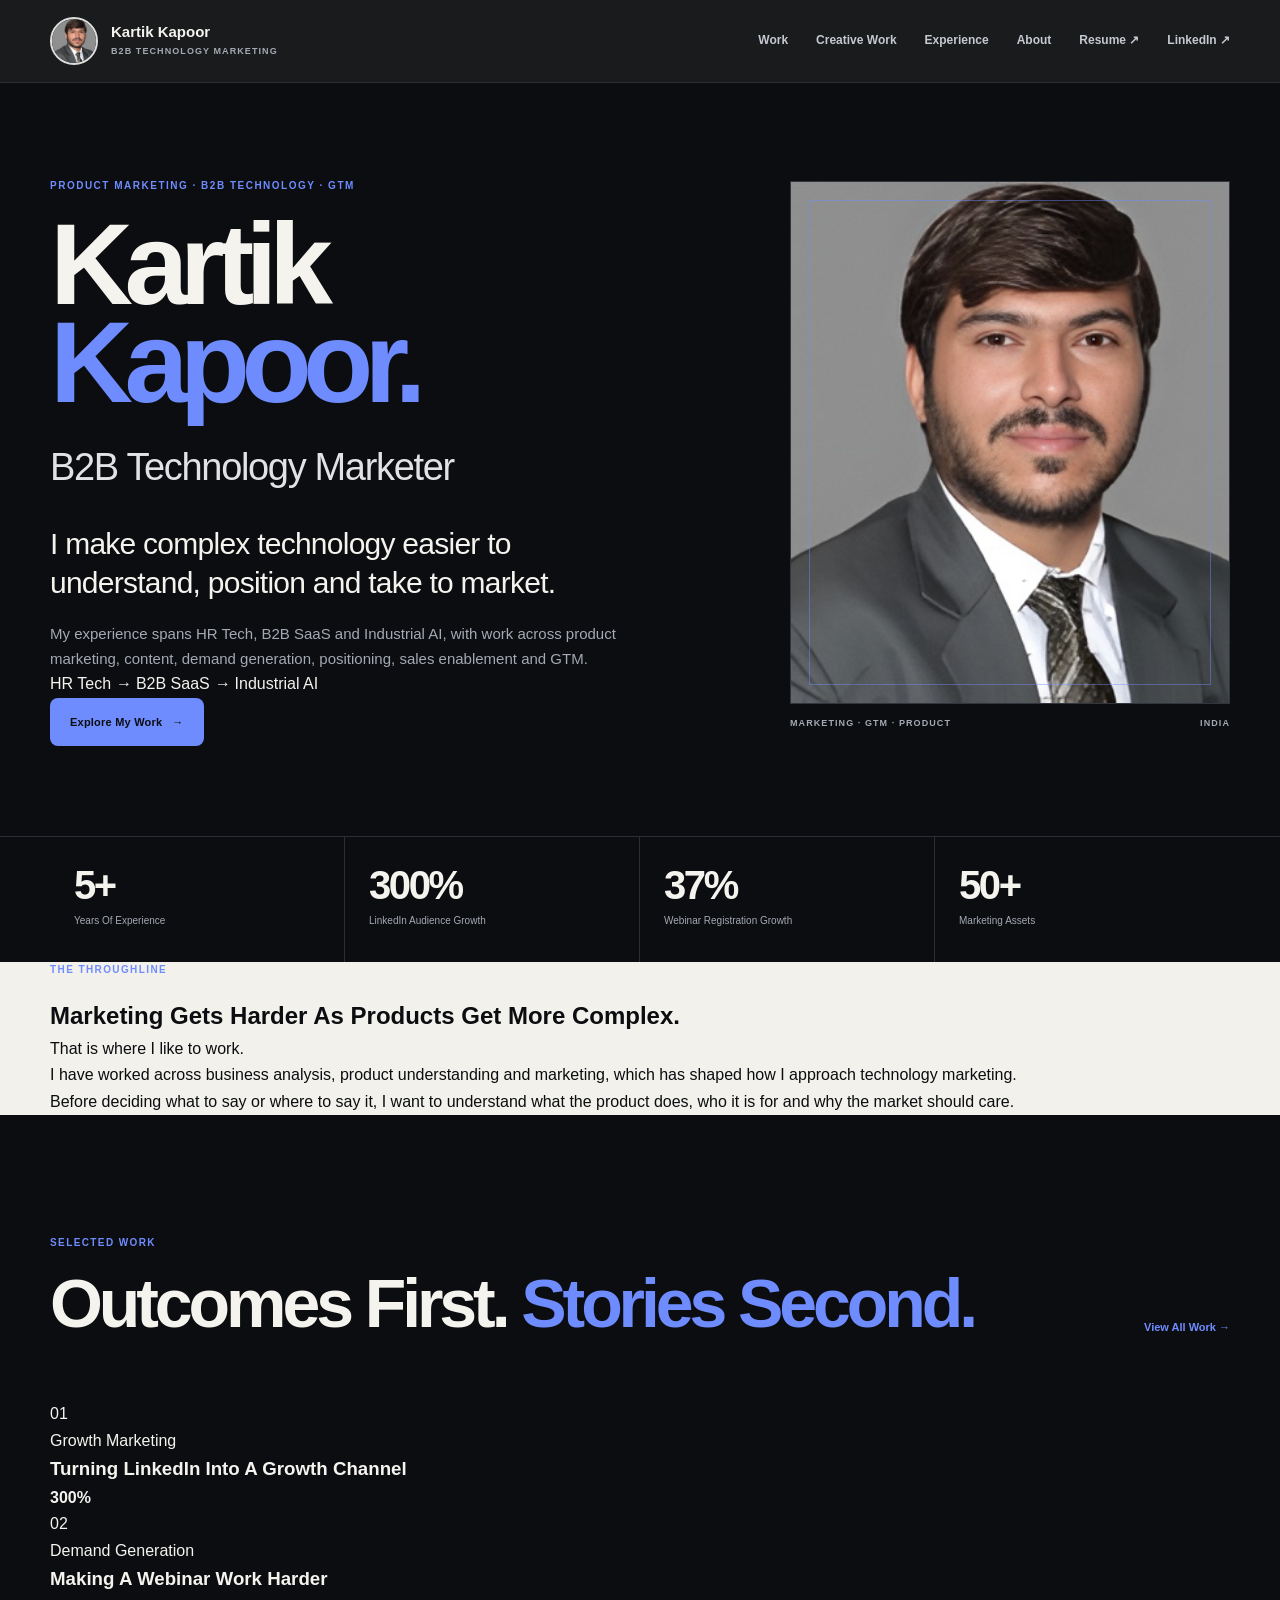
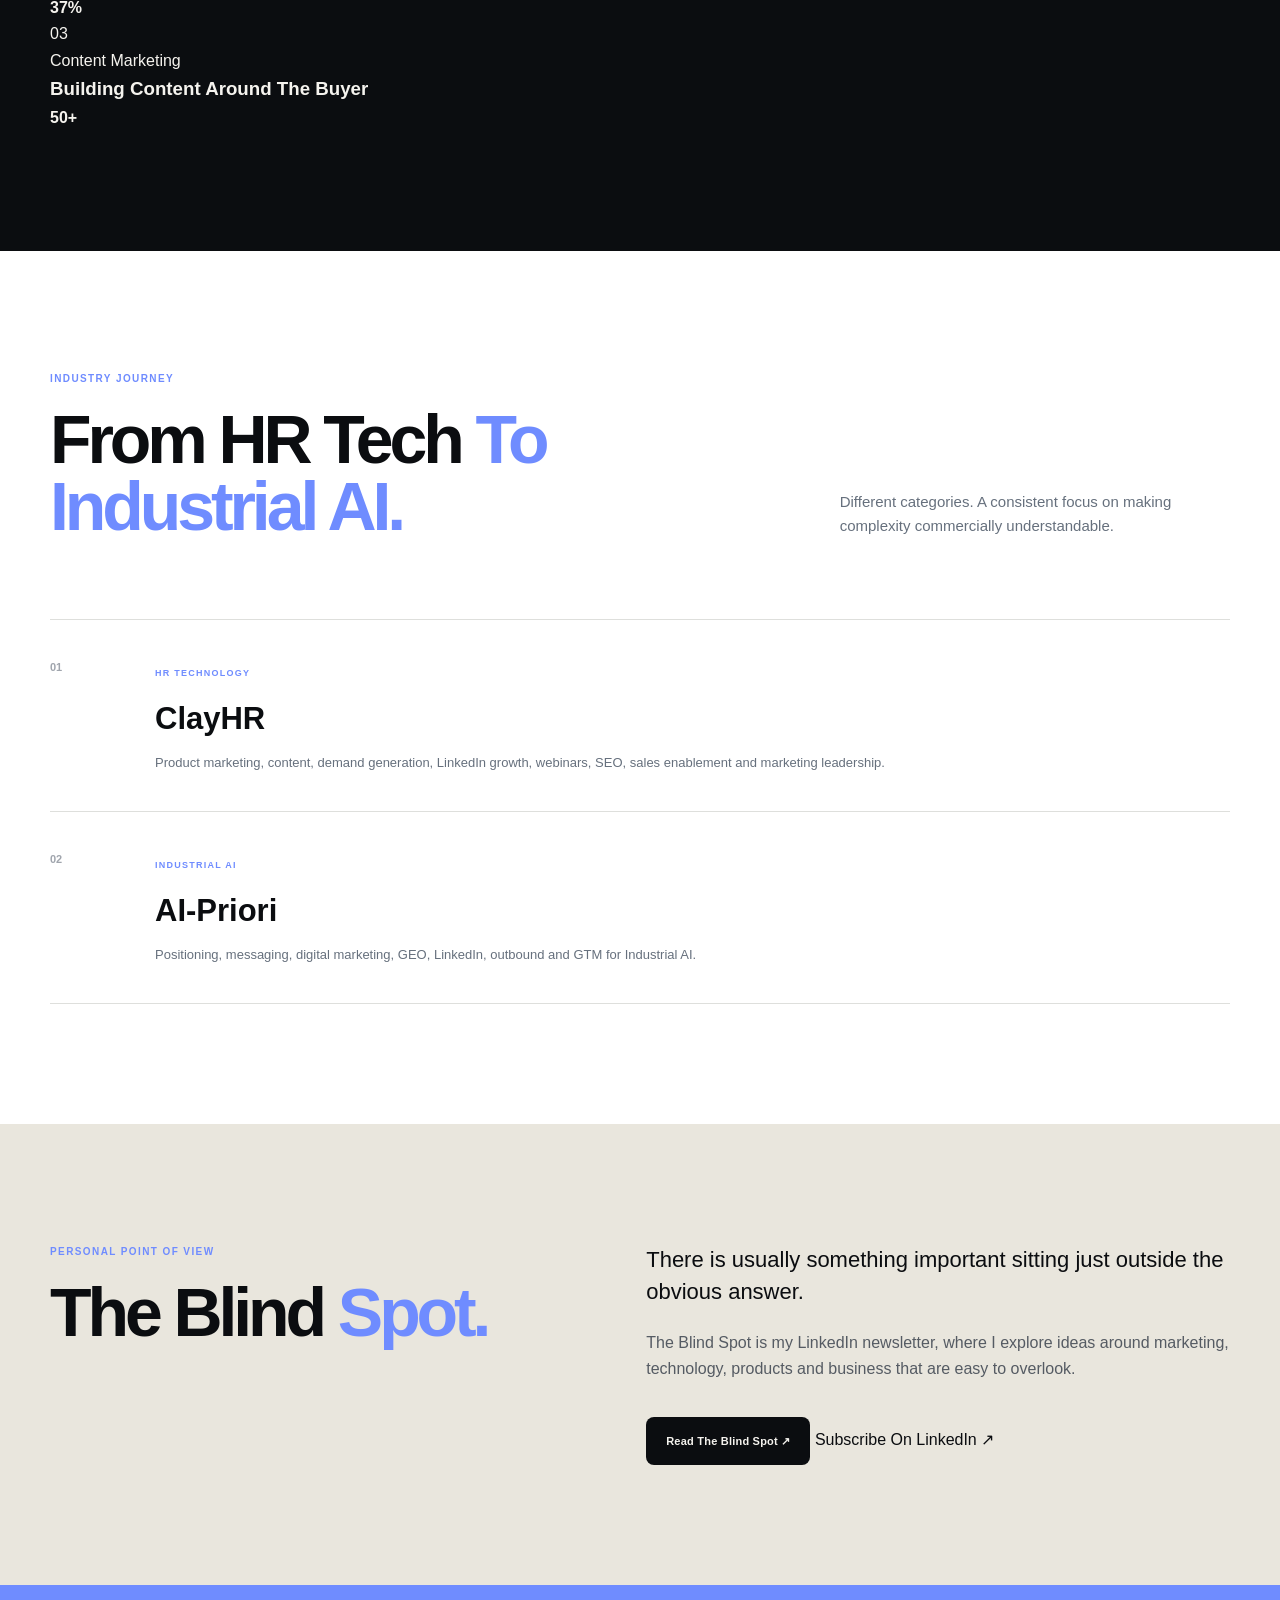
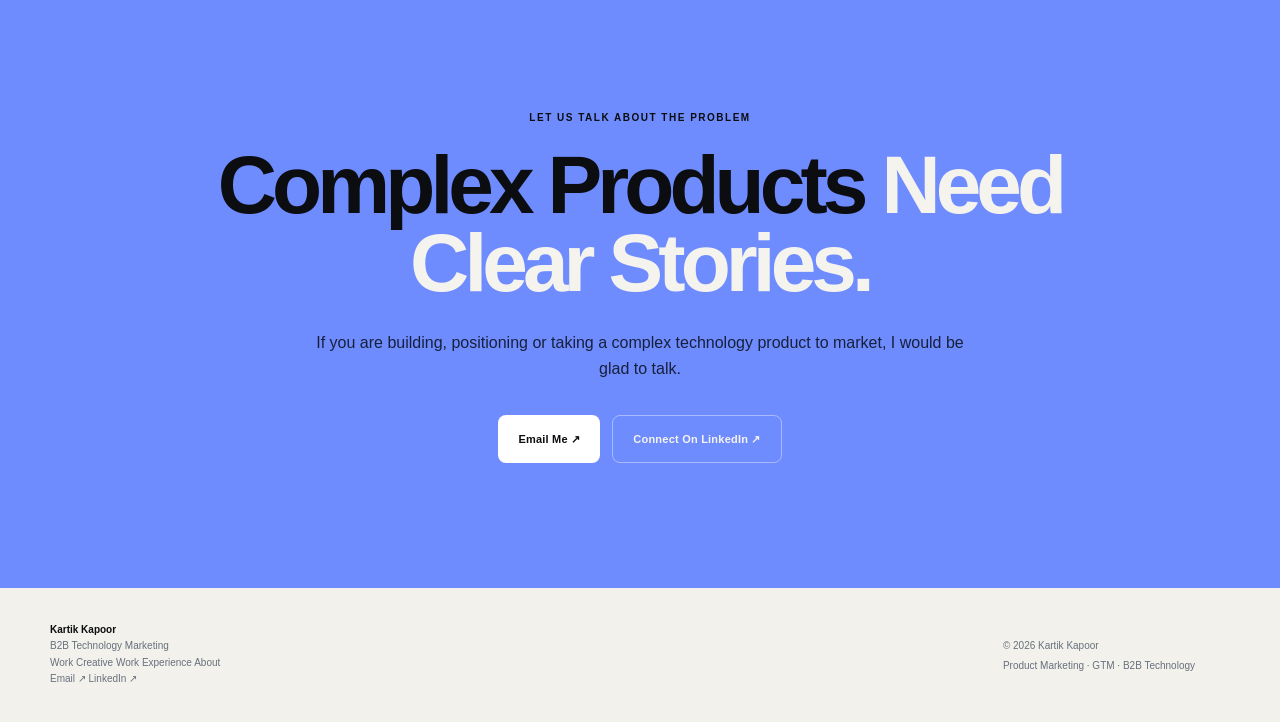
==== commit 7a1d2946: "Update index.html" ====
--- a/index.html
+++ b/index.html
@@ -12,7 +12,7 @@
 
     <meta
         name="description"
-        content="Kartik Kapoor is a B2B technology marketer with 5+ years of professional experience across HR Tech, B2B SaaS and Industrial AI."
+        content="Kartik Kapoor is a B2B technology marketer working across product marketing, B2B SaaS, HR Tech and Industrial AI."
     >
 
     <meta
@@ -22,7 +22,7 @@
 
     <meta
         name="theme-color"
-        content="#0B0D10"
+        content="#0A0C0F"
     >
 
     <link
@@ -55,6 +55,7 @@
 
     <div class="nav-container">
 
+
         <a
             href="index.html"
             class="brand"
@@ -87,8 +88,8 @@
                 Work
             </a>
 
-            <a href="archive.html">
-                Archive
+            <a href="creative-work.html">
+                Creative Work
             </a>
 
             <a href="experience.html">
@@ -102,7 +103,7 @@
             <a
                 href="assets/Kartik-Kapoor-Resume.pdf"
                 target="_blank"
-                class="nav-action"
+                class="nav-resume"
             >
                 Resume ↗
             </a>
@@ -110,7 +111,7 @@
             <a
                 href="https://www.linkedin.com/in/kartik-kapoor-kk/"
                 target="_blank"
-                class="nav-action"
+                class="nav-linkedin"
             >
                 LinkedIn ↗
             </a>
@@ -120,12 +121,13 @@
 
         <button
             class="mobile-menu-button"
-            aria-label="Open navigation menu"
+            aria-label="Open navigation"
             aria-expanded="false"
         >
             ☰
         </button>
 
+
     </div>
 
 </header>
@@ -144,7 +146,7 @@
         <div class="hero-copy">
 
             <p class="eyebrow">
-                PRODUCT MARKETING · B2B TECHNOLOGY · GTM
+                Product Marketing · B2B Technology · GTM
             </p>
 
 
@@ -155,14 +157,13 @@
 
 
             <h2 class="hero-title">
-                B2B Technology
-                Marketer
+                B2B Technology Marketer
             </h2>
 
 
             <p class="hero-statement">
-                I turn complex products into stories
-                buyers can understand, believe and act on.
+                I make complex technology easier to understand,
+                position and take to market.
             </p>
 
 
@@ -174,25 +175,41 @@
             </p>
 
 
-            <div class="hero-actions">
-
-                <a
-                    href="work.html"
-                    class="button button-primary"
-                >
-                    Explore The Work
-                    <span>→</span>
-                </a>
-
-                <a
-                    href="archive.html"
-                    class="button button-outline"
-                >
-                    View The Archive
-                    <span>→</span>
-                </a>
-
-            </div>
+            <div class="hero-path">
+
+                <span>
+                    HR Tech
+                </span>
+
+                <i>
+                    →
+                </i>
+
+                <span>
+                    B2B SaaS
+                </span>
+
+                <i>
+                    →
+                </i>
+
+                <span>
+                    Industrial AI
+                </span>
+
+            </div>
+
+
+            <a
+                href="work.html"
+                class="button button-primary"
+            >
+                Explore My Work
+                <span>
+                    →
+                </span>
+            </a>
+
 
         </div>
 
@@ -212,13 +229,13 @@
             <div class="portrait-caption">
 
                 <span>
-                    KARTIK KAPOOR
-                </span>
-
-                <span>
                     MARKETING · GTM · PRODUCT
                 </span>
 
+                <span>
+                    INDIA
+                </span>
+
             </div>
 
         </div>
@@ -232,6 +249,7 @@
         <div class="section-container">
 
             <div class="hero-proof-grid">
+
 
                 <div>
 
@@ -240,7 +258,7 @@
                     </strong>
 
                     <span>
-                        Years Of Professional Experience
+                        Years Of Experience
                     </span>
 
                 </div>
@@ -284,6 +302,7 @@
 
                 </div>
 
+
             </div>
 
         </div>
@@ -293,49 +312,46 @@
 </section>
 
 
-<!-- INTRO -->
-
-<section class="editorial-section light-section">
+<!-- POSITIONING -->
+
+<section class="positioning-section">
 
     <div class="section-container">
 
-        <div class="split-editorial">
+
+        <div class="positioning-layout">
 
 
             <div>
 
                 <p class="section-label">
-                    THE THROUGHLINE
+                    The Throughline
                 </p>
 
                 <h2>
-                    Different Products.
-                    <span>Similar Problems.</span>
+                    Marketing Gets
+                    <span>Harder As Products Get More Complex.</span>
                 </h2>
 
             </div>
 
 
-            <div class="editorial-copy">
+            <div class="positioning-copy">
 
                 <p class="large-copy">
-                    The harder a product is to explain,
-                    the more important the marketing becomes.
+                    That is where I like to work.
                 </p>
 
                 <p>
-                    I have spent my career moving closer to
-                    that problem. From business development,
-                    to understanding HR technology from the
-                    product side, to marketing the same
-                    technology, and now working in Industrial AI.
+                    I have worked across business analysis,
+                    product understanding and marketing, which
+                    has shaped how I approach technology marketing.
                 </p>
 
                 <p>
-                    That progression has shaped how I approach
-                    marketing. I want to understand the product,
-                    the buyer and the business problem before
-                    deciding what the message should be.
+                    Before deciding what to say or where to say it,
+                    I want to understand what the product does,
+                    who it is for and why the market should care.
                 </p>
 
             </div>
@@ -360,223 +376,116 @@
             <div>
 
                 <p class="section-label">
-                    01 / SELECTED WORK
+                    Selected Work
                 </p>
 
                 <h2>
-                    Work I Can
-                    <span>Put My Name Behind.</span>
+                    Outcomes First.
+                    <span>Stories Second.</span>
                 </h2>
 
             </div>
+
 
             <a
                 href="work.html"
                 class="arrow-link"
             >
-                See All Work →
-            </a>
-
-        </div>
-
-
-        <div class="featured-work">
-
-
-            <article class="featured-work-item">
-
-                <div class="featured-number">
+                View All Work →
+            </a>
+
+        </div>
+
+
+        <div class="work-preview-list">
+
+
+            <article>
+
+                <span class="work-preview-number">
                     01
-                </div>
-
-
-                <div class="featured-work-main">
-
-                    <div class="featured-work-meta">
-
-                        <span>
-                            GROWTH MARKETING
-                        </span>
-
-                        <strong>
-                            300%
-                        </strong>
-
-                    </div>
-
+                </span>
+
+
+                <div>
+
+                    <span class="work-preview-type">
+                        Growth Marketing
+                    </span>
 
                     <h3>
-                        Growing A Technology
-                        Brand's LinkedIn Presence
+                        Turning LinkedIn Into
+                        A Growth Channel
                     </h3>
 
-
-                    <p>
-                        A focused content, distribution and
-                        engagement program that transformed
-                        LinkedIn into a stronger audience-building
-                        channel.
-                    </p>
-
-
-                    <a
-                        href="case-studies/linkedin-growth.html"
-                        class="case-study-button"
-                    >
-                        Read Case Study
-                        <span>→</span>
-                    </a>
-
-                </div>
+                </div>
+
+
+                <strong>
+                    300%
+                </strong>
 
             </article>
 
 
-            <article class="featured-work-item">
-
-                <div class="featured-number">
+            <article>
+
+                <span class="work-preview-number">
                     02
-                </div>
-
-
-                <div class="featured-work-main">
-
-                    <div class="featured-work-meta">
-
-                        <span>
-                            DEMAND GENERATION
-                        </span>
-
-                        <strong>
-                            37%
-                        </strong>
-
-                    </div>
-
+                </span>
+
+
+                <div>
+
+                    <span class="work-preview-type">
+                        Demand Generation
+                    </span>
 
                     <h3>
-                        Turning A Webinar
-                        Into A Demand Program
+                        Making A Webinar
+                        Work Harder
                     </h3>
 
-
-                    <p>
-                        A multi-channel campaign combining paid,
-                        email, LinkedIn and organic distribution
-                        to increase webinar registrations.
-                    </p>
-
-
-                    <a
-                        href="case-studies/demand-generation.html"
-                        class="case-study-button"
-                    >
-                        Read Case Study
-                        <span>→</span>
-                    </a>
-
-                </div>
+                </div>
+
+
+                <strong>
+                    37%
+                </strong>
 
             </article>
 
 
-            <article class="featured-work-item">
-
-                <div class="featured-number">
+            <article>
+
+                <span class="work-preview-number">
                     03
-                </div>
-
-
-                <div class="featured-work-main">
-
-                    <div class="featured-work-meta">
-
-                        <span>
-                            CONTENT MARKETING
-                        </span>
-
-                        <strong>
-                            50+
-                        </strong>
-
-                    </div>
-
+                </span>
+
+
+                <div>
+
+                    <span class="work-preview-type">
+                        Content Marketing
+                    </span>
 
                     <h3>
-                        Building A Content
-                        Engine Around The Product
+                        Building Content
+                        Around The Buyer
                     </h3>
 
-
-                    <p>
-                        Blogs, eBooks, newsletters, landing pages,
-                        thought leadership and product-focused
-                        content built around the buyer journey.
-                    </p>
-
-
-                    <a
-                        href="case-studies/content-marketing.html"
-                        class="case-study-button"
-                    >
-                        Read Case Study
-                        <span>→</span>
-                    </a>
-
-                </div>
+                </div>
+
+
+                <strong>
+                    50+
+                </strong>
 
             </article>
 
 
-            <article class="featured-work-item">
-
-                <div class="featured-number">
-                    04
-                </div>
-
-
-                <div class="featured-work-main">
-
-                    <div class="featured-work-meta">
-
-                        <span>
-                            SALES ENABLEMENT
-                        </span>
-
-                        <strong>
-                            40+
-                        </strong>
-
-                    </div>
-
-
-                    <h3>
-                        Making A Complex Product
-                        Easier To Sell
-                    </h3>
-
-
-                    <p>
-                        Product decks, brochures, one-pagers,
-                        videos and customer-facing assets built
-                        to help sales communicate value.
-                    </p>
-
-
-                    <a
-                        href="case-studies/product-marketing.html"
-                        class="case-study-button"
-                    >
-                        Read Case Study
-                        <span>→</span>
-                    </a>
-
-                </div>
-
-            </article>
-
-
-        </div>
+        </div>
+
 
     </div>
 
@@ -589,8 +498,9 @@
 
     <div class="section-container">
 
+
         <p class="section-label">
-            02 / INDUSTRY JOURNEY
+            Industry Journey
         </p>
 
 
@@ -601,10 +511,11 @@
                 <span>To Industrial AI.</span>
             </h2>
 
+
             <p>
-                Two very different categories.
-                One recurring marketing challenge:
-                making complexity understandable.
+                Different categories.
+                A consistent focus on making complexity
+                commercially understandable.
             </p>
 
         </div>
@@ -618,6 +529,7 @@
                 <span>
                     01
                 </span>
+
 
                 <div>
 
@@ -630,8 +542,9 @@
                     </h3>
 
                     <p>
-                        Business analysis → Product Marketing →
-                        Demand Generation → Marketing Leadership
+                        Product marketing, content, demand generation,
+                        LinkedIn growth, webinars, SEO, sales enablement
+                        and marketing leadership.
                     </p>
 
                 </div>
@@ -644,6 +557,7 @@
                 <span>
                     02
                 </span>
+
 
                 <div>
 
@@ -656,8 +570,8 @@
                     </h3>
 
                     <p>
-                        Positioning → GTM → Digital Marketing →
-                        Industrial AI Storytelling
+                        Positioning, messaging, digital marketing,
+                        GEO, LinkedIn, outbound and GTM for Industrial AI.
                     </p>
 
                 </div>
@@ -685,7 +599,7 @@
             <div>
 
                 <p class="section-label">
-                    03 / PERSONAL POINT OF VIEW
+                    Personal Point Of View
                 </p>
 
                 <h2>
@@ -699,26 +613,39 @@
             <div class="blind-spot-copy">
 
                 <p class="large-copy">
-                    A LinkedIn newsletter about the things
-                    businesses, marketers and products often
-                    overlook.
+                    There is usually something important
+                    sitting just outside the obvious answer.
                 </p>
 
                 <p>
-                    The Blind Spot is where I explore ideas,
-                    observations and perspectives that sit
-                    between marketing, technology and business.
+                    The Blind Spot is my LinkedIn newsletter,
+                    where I explore ideas around marketing,
+                    technology, products and business that
+                    are easy to overlook.
                 </p>
 
 
-                <a
-                    href="https://www.linkedin.com/newsletters/the-blind-spot-7422683512752902144/"
-                    target="_blank"
-                    class="button button-dark"
-                >
-                    Read The Newsletter
-                    <span>↗</span>
-                </a>
+                <div class="blind-spot-actions">
+
+                    <a
+                        href="https://www.linkedin.com/newsletters/the-blind-spot-7422683512752902144/"
+                        target="_blank"
+                        class="button button-dark"
+                    >
+                        Read The Blind Spot ↗
+                    </a>
+
+
+                    <a
+                        href="https://www.linkedin.com/build-relation/newsletter-follow?entityUrn=7422683512752902144"
+                        target="_blank"
+                        class="text-action"
+                    >
+                        Subscribe On LinkedIn ↗
+                    </a>
+
+                </div>
+
 
             </div>
 
@@ -730,94 +657,130 @@
 </section>
 
 
-<!-- FINAL CTA -->
+<!-- CONTACT -->
 
 <section class="final-cta">
 
     <div class="section-container">
 
         <p class="eyebrow">
-            THE NEXT CONVERSATION
+            Let Us Talk About The Problem
         </p>
 
+
         <h2>
-            Good Marketing Starts
-            <span>With Understanding.</span>
+            Complex Products
+            <span>Need Clear Stories.</span>
         </h2>
 
+
         <p>
-            If you are working on a complex product,
-            a difficult market or a story that needs
-            sharper positioning, I would be glad to talk.
+            If you are building, positioning or taking
+            a complex technology product to market,
+            I would be glad to talk.
         </p>
 
 
         <div class="cta-actions">
+
+            <a
+                href="mailto:kapoorkartik69@gmail.com"
+                class="button button-light"
+            >
+                Email Me ↗
+            </a>
+
 
             <a
                 href="https://www.linkedin.com/in/kartik-kapoor-kk/"
                 target="_blank"
-                class="button button-light"
+                class="button button-transparent"
             >
                 Connect On LinkedIn ↗
             </a>
 
+        </div>
+
+
+    </div>
+
+</section>
+
+
+</main>
+
+
+<footer class="site-footer">
+
+
+    <div class="footer-top">
+
+
+        <div class="footer-brand">
+
+            <strong>
+                Kartik Kapoor
+            </strong>
+
+            <p>
+                B2B Technology Marketing
+            </p>
+
+        </div>
+
+
+        <div class="footer-navigation">
+
+            <a href="work.html">
+                Work
+            </a>
+
+            <a href="creative-work.html">
+                Creative Work
+            </a>
+
+            <a href="experience.html">
+                Experience
+            </a>
+
+            <a href="about.html">
+                About
+            </a>
+
+        </div>
+
+
+        <div class="footer-contact">
+
+            <a href="mailto:kapoorkartik69@gmail.com">
+                Email ↗
+            </a>
+
             <a
-                href="mailto:kapoorkartik69@gmail.com"
-                class="button button-transparent"
+                href="https://www.linkedin.com/in/kartik-kapoor-kk/"
+                target="_blank"
             >
-                Email Me ↗
-            </a>
-
-        </div>
-
-    </div>
-
-</section>
-
-
-</main>
-
-
-<footer>
-
-    <div>
-
-        <strong>
-            Kartik Kapoor
-        </strong>
+                LinkedIn ↗
+            </a>
+
+        </div>
+
+
+    </div>
+
+
+    <div class="footer-bottom">
 
         <span>
-            B2B Technology Marketing · Product Marketing · GTM
+            © 2026 Kartik Kapoor
         </span>
 
-    </div>
-
-
-    <div class="footer-links">
-
-        <a href="work.html">
-            Work
-        </a>
-
-        <a href="archive.html">
-            Archive
-        </a>
-
-        <a href="experience.html">
-            Experience
-        </a>
-
-        <a href="about.html">
-            About
-        </a>
-
-    </div>
-
-
-    <span>
-        © 2026 Kartik Kapoor
-    </span>
+        <span>
+            Product Marketing · GTM · B2B Technology
+        </span>
+
+    </div>
+
 
 </footer>
 
--- a/style.css
+++ b/style.css
@@ -1,47 +1,51 @@
 :root {
 
-    --ink: #101828;
-    --ink-soft: #344054;
-
-    --blue: #2457d6;
-    --blue-dark: #173ea6;
-    --blue-soft: #edf3ff;
-
-    --teal: #087f73;
-    --teal-soft: #eaf8f5;
-
-    --purple: #6952c7;
-    --purple-soft: #f3efff;
-
-    --coral: #c95f51;
-    --coral-soft: #fff1ee;
-
-    --cream: #f8f7f3;
-    --white: #ffffff;
-
-    --muted: #667085;
-    --border: #e4e7ec;
-
-    --shadow: 0 18px 50px rgba(16, 24, 40, 0.08);
-
-    --radius: 18px;
-
-}
-
+    --black: #0b0d10;
+    --black-soft: #12151a;
+    --black-light: #1b1f26;
+
+    --white: #f5f3ee;
+    --white-pure: #ffffff;
+
+    --grey: #a4a9b3;
+    --grey-dark: #66707d;
+
+    --line: #2a2e35;
+    --line-light: #dedfdc;
+
+    --blue: #6f8cff;
+    --blue-dark: #4d6fe8;
+
+    --cream: #f3f1eb;
+
+    --max-width: 1180px;
+
+}
+
+
+/* RESET */
 
 * {
+
     margin: 0;
     padding: 0;
     box-sizing: border-box;
+
 }
 
 
 html {
+
     scroll-behavior: smooth;
+
 }
 
 
 body {
+
+    background: var(--cream);
+
+    color: var(--black);
 
     font-family:
         Inter,
@@ -51,10 +55,6 @@
         Arial,
         sans-serif;
 
-    background: var(--cream);
-
-    color: var(--ink);
-
     line-height: 1.65;
 
     -webkit-font-smoothing: antialiased;
@@ -63,75 +63,986 @@
 
 
 img {
+
     max-width: 100%;
     display: block;
+
 }
 
 
 a {
+
     color: inherit;
     text-decoration: none;
+
 }
 
 
 button {
+
     font-family: inherit;
-}
-
-
-/* =========================
-   HEADER
-========================= */
-
-.site-header {
-
-    position: sticky;
-
-    top: 0;
-
-    z-index: 1000;
-
-    background:
-        rgba(248, 247, 243, 0.94);
-
-    backdrop-filter: blur(18px);
-
-    border-bottom:
-        1px solid var(--border);
-
-}
-
-
-.nav-container {
+
+}
+
+
+/* CONTAINER */
+
+.section-container,
+.nav-container,
+.hero-container {
 
     width:
-        min(1180px, calc(100% - 48px));
+        min(
+            var(--max-width),
+            calc(100% - 48px)
+        );
 
     margin:
         0 auto;
 
+}
+
+
+/* HEADER */
+
+.site-header {
+
+    position: sticky;
+
+    top: 0;
+
+    z-index: 1000;
+
+    background:
+        rgba(11,13,16,0.94);
+
+    backdrop-filter:
+        blur(18px);
+
+    border-bottom:
+        1px solid var(--line);
+
+}
+
+
+.nav-container {
+
+    min-height: 82px;
+
+    display: flex;
+
+    align-items: center;
+
+    justify-content: space-between;
+
+}
+
+
+.brand {
+
+    display: flex;
+
+    align-items: center;
+
+    gap: 13px;
+
+}
+
+
+.brand-photo {
+
+    width: 48px;
+
+    height: 48px;
+
+    object-fit: cover;
+
+    border-radius: 50%;
+
+    border:
+        2px solid rgba(255,255,255,0.85);
+
+}
+
+
+.brand-text strong {
+
+    display: block;
+
+    color: var(--white);
+
+    font-size: 15px;
+
+    line-height: 1;
+
+}
+
+
+.brand-text span {
+
+    display: block;
+
+    margin-top: 5px;
+
+    color: var(--grey);
+
+    font-size: 9px;
+
+    font-weight: 800;
+
+    letter-spacing: 0.12em;
+
+    text-transform: uppercase;
+
+}
+
+
+.main-nav {
+
+    display: flex;
+
+    align-items: center;
+
+    gap: 28px;
+
+}
+
+
+.main-nav a {
+
+    color: #c5c9d0;
+
+    font-size: 12px;
+
+    font-weight: 700;
+
+    transition:
+        color 0.2s ease;
+
+}
+
+
+.main-nav a:hover {
+
+    color: var(--white);
+
+}
+
+
+.main-nav .nav-action {
+
+    color: var(--blue);
+
+}
+
+
+.mobile-menu-button {
+
+    display: none;
+
+    color: var(--white);
+
+    background: transparent;
+
+    border: 0;
+
+    font-size: 25px;
+
+    cursor: pointer;
+
+}
+
+
+/* HERO */
+
+.hero {
+
+    background:
+        var(--black);
+
+    color:
+        var(--white);
+
+}
+
+
+.hero-container {
+
     min-height:
-        78px;
-
-    display:
-        flex;
+        650px;
+
+    padding:
+        95px 0 90px;
+
+    display:
+        grid;
+
+    grid-template-columns:
+        minmax(0, 1.05fr)
+        minmax(350px, 0.95fr);
+
+    gap:
+        90px;
 
     align-items:
         center;
 
+}
+
+
+.eyebrow {
+
+    margin-bottom:
+        20px;
+
+    color:
+        var(--blue);
+
+    font-size:
+        10px;
+
+    font-weight:
+        900;
+
+    letter-spacing:
+        0.15em;
+
+    text-transform:
+        uppercase;
+
+}
+
+
+.hero h1 {
+
+    font-size:
+        clamp(65px, 9vw, 115px);
+
+    line-height:
+        0.86;
+
+    letter-spacing:
+        -0.075em;
+
+}
+
+
+.hero h1 span {
+
+    color:
+        var(--blue);
+
+}
+
+
+.hero-title {
+
+    margin-top:
+        24px;
+
+    color:
+        #e0e2e6;
+
+    font-size:
+        clamp(25px, 3vw, 38px);
+
+    font-weight:
+        500;
+
+    letter-spacing:
+        -0.035em;
+
+}
+
+
+.hero-statement {
+
+    max-width:
+        680px;
+
+    margin-top:
+        25px;
+
+    color:
+        var(--white);
+
+    font-size:
+        clamp(21px, 2.5vw, 30px);
+
+    line-height:
+        1.3;
+
+    letter-spacing:
+        -0.025em;
+
+}
+
+
+.hero-description {
+
+    max-width:
+        650px;
+
+    margin-top:
+        20px;
+
+    color:
+        var(--grey);
+
+    font-size:
+        15px;
+
+}
+
+
+.hero-actions {
+
+    display:
+        flex;
+
+    flex-wrap:
+        wrap;
+
+    gap:
+        12px;
+
+    margin-top:
+        34px;
+
+}
+
+
+.button {
+
+    min-height:
+        48px;
+
+    padding:
+        0 20px;
+
+    display:
+        inline-flex;
+
+    align-items:
+        center;
+
+    justify-content:
+        center;
+
+    gap:
+        10px;
+
+    border-radius:
+        8px;
+
+    font-size:
+        11px;
+
+    font-weight:
+        900;
+
+    letter-spacing:
+        0.02em;
+
+    transition:
+        transform 0.2s ease,
+        background 0.2s ease,
+        border 0.2s ease;
+
+}
+
+
+.button:hover {
+
+    transform:
+        translateY(-2px);
+
+}
+
+
+.button-primary {
+
+    color:
+        var(--black);
+
+    background:
+        var(--blue);
+
+}
+
+
+.button-primary:hover {
+
+    background:
+        #87a0ff;
+
+}
+
+
+.button-outline {
+
+    color:
+        var(--white);
+
+    background:
+        transparent;
+
+    border:
+        1px solid #3a3f48;
+
+}
+
+
+.button-outline:hover {
+
+    border-color:
+        var(--grey);
+
+}
+
+
+.button-dark {
+
+    color:
+        var(--white);
+
+    background:
+        var(--black);
+
+}
+
+
+.button-light {
+
+    color:
+        var(--black);
+
+    background:
+        var(--white-pure);
+
+}
+
+
+.button-transparent {
+
+    color:
+        var(--white);
+
+    background:
+        transparent;
+
+    border:
+        1px solid rgba(255,255,255,0.4);
+
+}
+
+
+/* PORTRAIT */
+
+.hero-portrait {
+
+    justify-self:
+        end;
+
+    width:
+        min(440px, 100%);
+
+}
+
+
+.portrait-frame {
+
+    position:
+        relative;
+
+    aspect-ratio:
+        0.84;
+
+    overflow:
+        hidden;
+
+    background:
+        var(--black-light);
+
+    border:
+        1px solid #30353e;
+
+}
+
+
+.portrait-frame::after {
+
+    content:
+        "";
+
+    position:
+        absolute;
+
+    inset:
+        18px;
+
+    border:
+        1px solid rgba(111,140,255,0.45);
+
+    pointer-events:
+        none;
+
+}
+
+
+.portrait-frame img {
+
+    width:
+        100%;
+
+    height:
+        100%;
+
+    object-fit:
+        cover;
+
+    object-position:
+        center;
+
+    filter:
+        saturate(0.88);
+
+}
+
+
+.portrait-caption {
+
+    display:
+        flex;
+
     justify-content:
         space-between;
 
     gap:
-        30px;
-
-}
-
-
-.brand {
+        20px;
+
+    padding:
+        12px 0;
+
+    color:
+        var(--grey);
+
+    font-size:
+        9px;
+
+    font-weight:
+        800;
+
+    letter-spacing:
+        0.12em;
+
+}
+
+
+/* HERO PROOF */
+
+.hero-proof {
+
+    border-top:
+        1px solid var(--line);
+
+    background:
+        var(--black);
+
+}
+
+
+.hero-proof-grid {
+
+    display:
+        grid;
+
+    grid-template-columns:
+        repeat(4, 1fr);
+
+}
+
+
+.hero-proof-grid > div {
+
+    min-height:
+        125px;
+
+    padding:
+        28px 24px;
+
+    border-right:
+        1px solid var(--line);
+
+}
+
+
+.hero-proof-grid > div:last-child {
+
+    border-right:
+        0;
+
+}
+
+
+.hero-proof strong {
+
+    display:
+        block;
+
+    color:
+        var(--white);
+
+    font-size:
+        40px;
+
+    line-height:
+        1;
+
+    letter-spacing:
+        -0.06em;
+
+}
+
+
+.hero-proof span {
+
+    display:
+        block;
+
+    max-width:
+        150px;
+
+    margin-top:
+        9px;
+
+    color:
+        var(--grey);
+
+    font-size:
+        10px;
+
+    line-height:
+        1.4;
+
+}
+
+
+/* SECTIONS */
+
+.light-section {
+
+    background:
+        var(--cream);
+
+}
+
+
+.editorial-section {
+
+    padding:
+        125px 0;
+
+}
+
+
+.split-editorial {
+
+    display:
+        grid;
+
+    grid-template-columns:
+        minmax(0, 0.9fr)
+        minmax(0, 1fr);
+
+    gap:
+        100px;
+
+}
+
+
+.section-label {
+
+    margin-bottom:
+        18px;
+
+    color:
+        var(--blue);
+
+    font-size:
+        10px;
+
+    font-weight:
+        900;
+
+    letter-spacing:
+        0.14em;
+
+    text-transform:
+        uppercase;
+
+}
+
+
+.split-editorial h2,
+.industry-heading h2,
+.blind-spot-layout h2,
+.section-intro-row h2 {
+
+    font-size:
+        clamp(40px, 5.5vw, 68px);
+
+    line-height:
+        0.98;
+
+    letter-spacing:
+        -0.06em;
+
+}
+
+
+.split-editorial h2 span,
+.industry-heading h2 span,
+.blind-spot-layout h2 span,
+.section-intro-row h2 span {
+
+    color:
+        var(--blue);
+
+}
+
+
+.editorial-copy {
+
+    max-width:
+        650px;
+
+}
+
+
+.editorial-copy p {
+
+    margin-bottom:
+        22px;
+
+    color:
+        #515862;
+
+}
+
+
+.editorial-copy .large-copy,
+.blind-spot-copy .large-copy {
+
+    color:
+        var(--black);
+
+    font-size:
+        22px;
+
+    line-height:
+        1.45;
+
+}
+
+
+/* SELECTED WORK */
+
+.dark-section {
+
+    background:
+        var(--black);
+
+    color:
+        var(--white);
+
+}
+
+
+.selected-work {
+
+    padding:
+        120px 0;
+
+}
+
+
+.section-intro-row {
 
     display:
         flex;
+
+    justify-content:
+        space-between;
+
+    align-items:
+        flex-end;
+
+    gap:
+        40px;
+
+    margin-bottom:
+        65px;
+
+}
+
+
+.arrow-link {
+
+    color:
+        var(--blue);
+
+    font-size:
+        11px;
+
+    font-weight:
+        900;
+
+    white-space:
+        nowrap;
+
+}
+
+
+.featured-work {
+
+    border-top:
+        1px solid var(--line);
+
+}
+
+
+.featured-work-item {
+
+    display:
+        grid;
+
+    grid-template-columns:
+        75px 1fr;
+
+    gap:
+        25px;
+
+    padding:
+        42px 0;
+
+    border-bottom:
+        1px solid var(--line);
+
+}
+
+
+.featured-number {
+
+    color:
+        #535963;
+
+    font-size:
+        12px;
+
+    font-weight:
+        900;
+
+}
+
+
+.featured-work-main {
+
+    max-width:
+        800px;
+
+}
+
+
+.featured-work-meta {
+
+    display:
+        flex;
+
+    justify-content:
+        space-between;
+
+    align-items:
+        flex-start;
+
+    gap:
+        20px;
+
+    margin-bottom:
+        16px;
+
+}
+
+
+.featured-work-meta span {
+
+    color:
+        var(--blue);
+
+    font-size:
+        9px;
+
+    font-weight:
+        900;
+
+    letter-spacing:
+        0.13em;
+
+}
+
+
+.featured-work-meta strong {
+
+    color:
+        var(--white);
+
+    font-size:
+        34px;
+
+    line-height:
+        0.9;
+
+}
+
+
+.featured-work-main h3 {
+
+    max-width:
+        700px;
+
+    font-size:
+        clamp(28px, 4vw, 46px);
+
+    line-height:
+        1;
+
+    letter-spacing:
+        -0.045em;
+
+}
+
+
+.featured-work-main p {
+
+    max-width:
+        650px;
+
+    margin-top:
+        17px;
+
+    color:
+        var(--grey);
+
+    font-size:
+        14px;
+
+}
+
+
+.case-study-button {
+
+    display:
+        inline-flex;
 
     align-items:
         center;
@@ -139,314 +1050,198 @@
     gap:
         12px;
 
-}
-
-
-.brand-photo {
-
-    width:
-        52px;
-
-    height:
-        52px;
-
-    object-fit:
-        cover;
+    margin-top:
+        25px;
+
+    padding:
+        13px 17px;
+
+    color:
+        var(--black);
+
+    background:
+        var(--white);
+
+    border:
+        1px solid var(--white);
 
     border-radius:
-        14px;
-
-    border:
-        2px solid var(--white);
-
-    box-shadow:
-        0 4px 18px rgba(16, 24, 40, 0.13);
-
-}
-
-
-.brand-text strong {
-
-    display:
-        block;
-
-    font-size:
-        14px;
-
-    line-height:
-        1.1;
-
-}
-
-
-.brand-text span {
-
-    display:
-        block;
-
-    margin-top:
-        4px;
-
-    color:
-        var(--muted);
+        7px;
 
     font-size:
         10px;
 
     font-weight:
-        700;
-
-    letter-spacing:
-        0.08em;
+        900;
 
     text-transform:
         uppercase;
 
-}
-
-
-.main-nav {
-
-    display:
-        flex;
+    letter-spacing:
+        0.04em;
+
+    transition:
+        background 0.2s ease,
+        color 0.2s ease,
+        transform 0.2s ease;
+
+}
+
+
+.case-study-button:hover {
+
+    color:
+        var(--white);
+
+    background:
+        transparent;
+
+    transform:
+        translateY(-2px);
+
+}
+
+
+/* INDUSTRY */
+
+.industry-section {
+
+    padding:
+        120px 0;
+
+    background:
+        var(--white-pure);
+
+}
+
+
+.industry-heading {
+
+    display:
+        grid;
+
+    grid-template-columns:
+        minmax(0, 1fr)
+        minmax(250px, 0.55fr);
+
+    gap:
+        80px;
 
     align-items:
-        center;
+        end;
+
+}
+
+
+.industry-heading p {
+
+    color:
+        var(--grey-dark);
+
+    font-size:
+        15px;
+
+}
+
+
+.industry-lines {
+
+    margin-top:
+        80px;
+
+    border-top:
+        1px solid var(--line-light);
+
+}
+
+
+.industry-line {
+
+    display:
+        grid;
+
+    grid-template-columns:
+        80px 1fr;
 
     gap:
         25px;
 
-}
-
-
-.main-nav a {
-
-    color:
-        #475467;
-
-    font-size:
-        12px;
+    padding:
+        38px 0;
+
+    border-bottom:
+        1px solid var(--line-light);
+
+}
+
+
+.industry-line > span {
+
+    color:
+        #a0a5ad;
+
+    font-size:
+        11px;
 
     font-weight:
-        700;
-
-    transition:
-        color 0.2s ease;
-
-}
-
-
-.main-nav a:hover {
+        900;
+
+}
+
+
+.industry-line small {
 
     color:
         var(--blue);
 
-}
-
-
-.main-nav .nav-link-accent {
-
-    color:
-        var(--blue);
-
-}
-
-
-.mobile-menu-button {
-
-    display:
-        none;
-
-    border:
-        0;
+    font-size:
+        9px;
+
+    font-weight:
+        900;
+
+    letter-spacing:
+        0.14em;
+
+}
+
+
+.industry-line h3 {
+
+    margin:
+        8px 0;
+
+    font-size:
+        31px;
+
+}
+
+
+.industry-line p {
+
+    color:
+        var(--grey-dark);
+
+    font-size:
+        13px;
+
+}
+
+
+/* BLIND SPOT */
+
+.blind-spot-section {
+
+    padding:
+        120px 0;
 
     background:
-        transparent;
-
-    font-size:
-        24px;
-
-    cursor:
-        pointer;
-
-}
-
-
-/* =========================
-   GLOBAL
-========================= */
-
-.section-container,
-.hero-container {
-
-    width:
-        min(1180px, calc(100% - 48px));
-
-    margin:
-        0 auto;
-
-}
-
-
-.section {
-
-    padding:
-        110px 0;
-
-}
-
-
-.section-white {
-
-    background:
-        var(--white);
-
-}
-
-
-.section-soft {
-
-    background:
-        #f1f3f6;
-
-}
-
-
-.section-heading {
-
-    display:
-        flex;
-
-    align-items:
-        flex-end;
-
-    justify-content:
-        space-between;
-
-    gap:
-        50px;
-
-    margin-bottom:
-        48px;
-
-}
-
-
-.section-label {
-
-    margin-bottom:
-        14px;
-
-    color:
-        var(--blue);
-
-    font-size:
-        11px;
-
-    font-weight:
-        800;
-
-    letter-spacing:
-        0.13em;
-
-    text-transform:
-        uppercase;
-
-}
-
-
-h1,
-h2,
-h3 {
-
-    letter-spacing:
-        -0.035em;
-
-}
-
-
-h2 {
-
-    max-width:
-        720px;
-
-    font-size:
-        clamp(36px, 5vw, 64px);
-
-    line-height:
-        1.02;
-
-}
-
-
-h2 span,
-h1 span {
-
-    color:
-        var(--blue);
-
-}
-
-
-.text-link {
-
-    color:
-        var(--blue);
-
-    font-size:
-        13px;
-
-    font-weight:
-        800;
-
-    white-space:
-        nowrap;
-
-}
-
-
-.text-link:hover {
-
-    text-decoration:
-        underline;
-
-}
-
-
-.content-copy {
-
-    max-width:
-        650px;
-
-}
-
-
-.content-copy p {
-
-    margin-bottom:
-        22px;
-
-    color:
-        #475467;
-
-}
-
-
-.content-copy .lead {
-
-    color:
-        var(--ink);
-
-    font-size:
-        20px;
-
-    line-height:
-        1.55;
-
-}
-
-
-.editorial-intro {
+        #e9e6dd;
+
+}
+
+
+.blind-spot-layout {
 
     display:
         grid;
@@ -458,456 +1253,188 @@
     gap:
         100px;
 
-    align-items:
-        start;
-
-}
-
-
-/* =========================
-   HERO
-========================= */
-
-.hero {
+}
+
+
+.blind-spot-copy {
+
+    max-width:
+        650px;
+
+}
+
+
+.blind-spot-copy p {
+
+    margin-bottom:
+        22px;
+
+    color:
+        #555b63;
+
+}
+
+
+.blind-spot-copy .button {
+
+    margin-top:
+        12px;
+
+}
+
+
+/* FINAL CTA */
+
+.final-cta {
 
     padding:
-        115px 0 105px;
+        125px 0;
+
+    text-align:
+        center;
 
     background:
-        var(--cream);
-
-}
-
-
-.hero-container {
+        var(--blue);
+
+    color:
+        var(--black);
+
+}
+
+
+.final-cta .eyebrow {
+
+    color:
+        var(--black);
+
+}
+
+
+.final-cta h2 {
+
+    max-width:
+        900px;
+
+    margin:
+        0 auto;
+
+    font-size:
+        clamp(45px, 7vw, 82px);
+
+    line-height:
+        0.95;
+
+    letter-spacing:
+        -0.06em;
+
+}
+
+
+.final-cta h2 span {
+
+    color:
+        var(--white);
+
+}
+
+
+.final-cta > .section-container > p:not(.eyebrow) {
+
+    max-width:
+        650px;
+
+    margin:
+        28px auto 0;
+
+    color:
+        #17203b;
+
+}
+
+
+.cta-actions {
+
+    display:
+        flex;
+
+    justify-content:
+        center;
+
+    flex-wrap:
+        wrap;
+
+    gap:
+        12px;
+
+    margin-top:
+        32px;
+
+}
+
+
+/* FOOTER */
+
+footer {
+
+    width:
+        min(
+            var(--max-width),
+            calc(100% - 48px)
+        );
+
+    margin:
+        0 auto;
+
+    padding:
+        34px 0;
 
     display:
         grid;
 
     grid-template-columns:
-        minmax(0, 1.4fr)
-        minmax(300px, 0.6fr);
+        1fr auto auto;
 
     gap:
-        90px;
+        35px;
 
     align-items:
         center;
 
-}
-
-
-.eyebrow {
-
-    margin-bottom:
-        22px;
-
-    color:
-        var(--blue);
-
-    font-size:
-        11px;
-
-    font-weight:
-        800;
-
-    letter-spacing:
-        0.14em;
-
-    text-transform:
-        uppercase;
-
-}
-
-
-.hero h1 {
-
-    max-width:
-        850px;
-
-    font-size:
-        clamp(52px, 7vw, 94px);
-
-    line-height:
-        0.96;
-
-    letter-spacing:
-        -0.055em;
-
-}
-
-
-.hero-description {
-
-    max-width:
-        720px;
+    color:
+        var(--grey-dark);
+
+    font-size:
+        10px;
+
+}
+
+
+footer strong {
+
+    display:
+        block;
+
+    color:
+        var(--black);
+
+}
+
+
+footer span {
+
+    display:
+        block;
 
     margin-top:
-        30px;
-
-    color:
-        #475467;
-
-    font-size:
-        19px;
-
-    line-height:
-        1.7;
-
-}
-
-
-.hero-industry-path {
+        3px;
+
+}
+
+
+.footer-links {
 
     display:
         flex;
-
-    flex-wrap:
-        wrap;
-
-    align-items:
-        center;
-
-    gap:
-        14px;
-
-    margin-top:
-        28px;
-
-    color:
-        var(--ink-soft);
-
-    font-size:
-        12px;
-
-    font-weight:
-        800;
-
-    letter-spacing:
-        0.08em;
-
-    text-transform:
-        uppercase;
-
-}
-
-
-.hero-industry-path b {
-
-    color:
-        var(--blue);
-
-}
-
-
-.hero-actions {
-
-    display:
-        flex;
-
-    flex-wrap:
-        wrap;
-
-    gap:
-        12px;
-
-    margin-top:
-        35px;
-
-}
-
-
-.button {
-
-    display:
-        inline-flex;
-
-    align-items:
-        center;
-
-    justify-content:
-        center;
-
-    min-height:
-        48px;
-
-    padding:
-        0 20px;
-
-    border:
-        1px solid transparent;
-
-    border-radius:
-        10px;
-
-    font-size:
-        12px;
-
-    font-weight:
-        800;
-
-    transition:
-        transform 0.2s ease,
-        box-shadow 0.2s ease,
-        background 0.2s ease;
-
-}
-
-
-.button:hover {
-
-    transform:
-        translateY(-2px);
-
-}
-
-
-.button-primary {
-
-    color:
-        var(--white);
-
-    background:
-        var(--blue);
-
-    box-shadow:
-        0 10px 22px rgba(36, 87, 214, 0.20);
-
-}
-
-
-.button-primary:hover {
-
-    background:
-        var(--blue-dark);
-
-}
-
-
-.button-secondary {
-
-    color:
-        var(--ink);
-
-    background:
-        var(--white);
-
-    border-color:
-        var(--border);
-
-}
-
-
-.button-secondary:hover {
-
-    box-shadow:
-        0 10px 25px rgba(16, 24, 40, 0.08);
-
-}
-
-
-.button-small {
-
-    min-height:
-        42px;
-
-    padding:
-        0 15px;
-
-    font-size:
-        11px;
-
-}
-
-
-/* =========================
-   PROOF PANEL
-========================= */
-
-.hero-proof {
-
-    padding:
-        26px;
-
-    background:
-        var(--ink);
-
-    color:
-        var(--white);
-
-    border-radius:
-        20px;
-
-    box-shadow:
-        0 25px 60px rgba(16, 24, 40, 0.16);
-
-}
-
-
-.proof-heading {
-
-    margin-bottom:
-        25px;
-
-    color:
-        #98a2b3;
-
-    font-size:
-        10px;
-
-    font-weight:
-        800;
-
-    letter-spacing:
-        0.15em;
-
-}
-
-
-.proof-stat {
-
-    display:
-        grid;
-
-    grid-template-columns:
-        95px 1fr;
-
-    gap:
-        12px;
-
-    align-items:
-        center;
-
-    padding:
-        17px 0;
-
-    border-top:
-        1px solid rgba(255,255,255,0.12);
-
-}
-
-
-.proof-stat strong {
-
-    color:
-        var(--white);
-
-    font-size:
-        28px;
-
-    letter-spacing:
-        -0.04em;
-
-}
-
-
-.proof-stat span {
-
-    color:
-        #d0d5dd;
-
-    font-size:
-        11px;
-
-    line-height:
-        1.35;
-
-}
-
-
-/* =========================
-   PROOF BAND
-========================= */
-
-.proof-band {
-
-    background:
-        var(--blue);
-
-    color:
-        var(--white);
-
-}
-
-
-.proof-band-grid {
-
-    display:
-        grid;
-
-    grid-template-columns:
-        repeat(4, 1fr);
-
-}
-
-
-.proof-band-grid > div {
-
-    padding:
-        38px 25px;
-
-    border-right:
-        1px solid rgba(255,255,255,0.2);
-
-}
-
-
-.proof-band-grid > div:last-child {
-
-    border-right:
-        0;
-
-}
-
-
-.proof-band strong {
-
-    display:
-        block;
-
-    font-size:
-        42px;
-
-    line-height:
-        1;
-
-    letter-spacing:
-        -0.05em;
-
-}
-
-
-.proof-band span {
-
-    display:
-        block;
-
-    margin-top:
-        8px;
-
-    color:
-        #dbe5ff;
-
-    font-size:
-        11px;
-
-    font-weight:
-        700;
-
-}
-
-
-/* =========================
-   WORK
-========================= */
-
-.work-preview-grid {
-
-    display:
-        grid;
-
-    grid-template-columns:
-        repeat(2, 1fr);
 
     gap:
         18px;
@@ -915,459 +1442,855 @@
 }
 
 
-.work-preview {
-
-    position:
-        relative;
-
-    min-height:
-        330px;
-
-    padding:
-        30px;
-
-    display:
-        flex;
-
-    flex-direction:
-        column;
-
-    justify-content:
-        space-between;
-
-    border:
-        1px solid rgba(16,24,40,0.07);
-
-    border-radius:
-        var(--radius);
-
-    overflow:
-        hidden;
-
-    transition:
-        transform 0.25s ease,
-        box-shadow 0.25s ease;
-
-}
-
-
-.work-preview:hover {
-
-    transform:
-        translateY(-5px);
-
-    box-shadow:
-        var(--shadow);
-
-}
-
-
-.blue-card {
-
-    background:
-        var(--blue-soft);
-
-}
-
-
-.teal-card {
-
-    background:
-        var(--teal-soft);
-
-}
-
-
-.purple-card {
-
-    background:
-        var(--purple-soft);
-
-}
-
-
-.coral-card {
-
-    background:
-        var(--coral-soft);
-
-}
-
-
-.card-meta {
-
-    display:
-        flex;
-
-    justify-content:
-        space-between;
-
-    align-items:
-        flex-start;
-
-    gap:
-        20px;
-
-}
-
-
-.card-meta span {
-
-    font-size:
-        10px;
-
-    font-weight:
-        800;
-
-    letter-spacing:
-        0.12em;
-
-    color:
-        var(--muted);
-
-}
-
-
-.card-meta strong {
-
-    font-size:
-        44px;
-
-    line-height:
-        0.9;
-
-    color:
-        var(--ink);
-
-}
-
-
-.card-content {
-
-    max-width:
-        500px;
-
-}
-
-
-.card-content h3 {
-
-    margin-bottom:
-        12px;
-
-    font-size:
-        27px;
-
-    line-height:
-        1.1;
-
-}
-
-
-.card-content p {
-
-    color:
-        #475467;
-
-    font-size:
-        14px;
-
-}
-
-
-.card-link {
-
-    margin-top:
-        25px;
-
-    color:
-        var(--ink);
-
-    font-size:
-        12px;
-
-    font-weight:
-        800;
-
-}
-
+.footer-links a:hover {
+
+    color:
+        var(--blue);
+
+}
+
+
+/* MOBILE */
+
+@media (max-width: 900px) {
+
+
+    .main-nav {
+
+        display:
+            none;
+
+        position:
+            absolute;
+
+        top:
+            82px;
+
+        left:
+            16px;
+
+        right:
+            16px;
+
+        padding:
+            12px;
+
+        flex-direction:
+            column;
+
+        align-items:
+            stretch;
+
+        gap:
+            0;
+
+        background:
+            var(--black-soft);
+
+        border:
+            1px solid var(--line);
+
+        box-shadow:
+            0 25px 60px rgba(0,0,0,0.25);
+
+    }
+
+
+    .main-nav.mobile-open {
+
+        display:
+            flex;
+
+    }
+
+
+    .main-nav a {
+
+        padding:
+            13px;
+
+    }
+
+
+    .mobile-menu-button {
+
+        display:
+            block;
+
+    }
+
+
+    .hero-container {
+
+        grid-template-columns:
+            1fr;
+
+        gap:
+            55px;
+
+        padding:
+            75px 0;
+
+    }
+
+
+    .hero-portrait {
+
+        width:
+            min(430px, 100%);
+
+        justify-self:
+            start;
+
+        order:
+            -1;
+
+    }
+
+
+    .hero-copy {
+
+        order:
+            2;
+
+    }
+
+
+    .hero-proof-grid {
+
+        grid-template-columns:
+            repeat(2, 1fr);
+
+    }
+
+
+    .hero-proof-grid > div {
+
+        border-bottom:
+            1px solid var(--line);
+
+    }
+
+
+    .split-editorial,
+    .blind-spot-layout,
+    .industry-heading {
+
+        grid-template-columns:
+            1fr;
+
+        gap:
+            45px;
+
+    }
+
+
+    .section-intro-row {
+
+        align-items:
+            flex-start;
+
+        flex-direction:
+            column;
+
+    }
+
+
+}
+
+
+@media (max-width: 600px) {
+
+
+    .section-container,
+    .nav-container,
+    .hero-container,
+    footer {
+
+        width:
+            calc(100% - 32px);
+
+    }
+
+
+    .hero h1 {
+
+        font-size:
+            64px;
+
+    }
+
+
+    .hero-title {
+
+        font-size:
+            28px;
+
+    }
+
+
+    .hero-statement {
+
+        font-size:
+            21px;
+
+    }
+
+
+    .hero-proof-grid {
+
+        grid-template-columns:
+            1fr 1fr;
+
+    }
+
+
+    .hero-proof-grid > div {
+
+        min-height:
+            110px;
+
+        padding:
+            22px 15px;
+
+    }
+
+
+    .hero-proof strong {
+
+        font-size:
+            31px;
+
+    }
+
+
+    .hero-proof span {
+
+        font-size:
+            9px;
+
+    }
+
+
+    .editorial-section,
+    .selected-work,
+    .industry-section,
+    .blind-spot-section {
+
+        padding:
+            80px 0;
+
+    }
+
+
+    .split-editorial h2,
+    .industry-heading h2,
+    .blind-spot-layout h2,
+    .section-intro-row h2 {
+
+        font-size:
+            42px;
+
+    }
+
+
+    .featured-work-item {
+
+        grid-template-columns:
+            35px 1fr;
+
+        gap:
+            12px;
+
+        padding:
+            32px 0;
+
+    }
+
+
+    .featured-work-main h3 {
+
+        font-size:
+            30px;
+
+    }
+
+
+    .featured-work-meta strong {
+
+        font-size:
+            27px;
+
+    }
+
+
+    .industry-line {
+
+        grid-template-columns:
+            35px 1fr;
+
+    }
+
+
+    .portrait-caption {
+
+        font-size:
+            8px;
+
+    }
+
+
+    .final-cta {
+
+        padding:
+            85px 0;
+
+    }
+
+
+    .final-cta h2 {
+
+        font-size:
+            46px;
+
+    }
+
+
+    footer {
+
+        grid-template-columns:
+            1fr;
+
+        gap:
+            20px;
+
+    }
+
+
+}
 
 /* =========================
    ARCHIVE
 ========================= */
 
-.archive-preview-grid {
+.archive-hero {
+
+    padding:
+        110px 0 100px;
+
+}
+
+
+.archive-hero h1 {
+
+    max-width:
+        900px;
+
+    font-size:
+        clamp(55px, 8vw, 100px);
+
+    line-height:
+        0.92;
+
+    letter-spacing:
+        -0.07em;
+
+}
+
+
+.archive-hero h1 span {
+
+    color:
+        var(--blue);
+
+}
+
+
+.archive-intro {
+
+    max-width:
+        680px;
+
+    margin-top:
+        30px;
+
+    color:
+        var(--grey);
+
+    font-size:
+        18px;
+
+}
+
+
+/* VIDEO */
+
+.archive-video-section {
+
+    padding:
+        120px 0;
+
+    background:
+        var(--cream);
+
+}
+
+
+.archive-section-heading {
 
     display:
         grid;
 
     grid-template-columns:
-        repeat(3, 1fr);
+        1fr 0.55fr;
 
     gap:
-        18px;
-
-}
-
-
-.archive-preview {
+        80px;
+
+    align-items:
+        end;
+
+    margin-bottom:
+        65px;
+
+}
+
+
+.archive-section-heading h2 {
+
+    font-size:
+        clamp(42px, 5vw, 68px);
+
+    line-height:
+        0.96;
+
+    letter-spacing:
+        -0.06em;
+
+}
+
+
+.archive-section-heading h2 span {
+
+    color:
+        var(--blue);
+
+}
+
+
+.archive-section-heading > p {
+
+    color:
+        var(--grey-dark);
+
+    font-size:
+        14px;
+
+}
+
+
+.video-editorial-grid {
 
     display:
         grid;
 
     grid-template-columns:
-        48px 1fr;
+        1.45fr 0.75fr;
 
     gap:
-        20px;
-
-    min-height:
-        250px;
+        24px;
+
+}
+
+
+.video-feature {
+
+    background:
+        var(--white-pure);
+
+}
+
+
+.video-image-large,
+.video-image {
+
+    position:
+        relative;
+
+    display:
+        block;
+
+    overflow:
+        hidden;
+
+    background:
+        #111318;
+
+}
+
+
+.video-image-large {
+
+    aspect-ratio:
+        16 / 9;
+
+}
+
+
+.video-image {
+
+    aspect-ratio:
+        16 / 9;
+
+}
+
+
+.video-image-large img,
+.video-image img {
+
+    width:
+        100%;
+
+    height:
+        100%;
+
+    object-fit:
+        cover;
+
+    transition:
+        transform 0.45s ease;
+
+}
+
+
+.video-feature:hover img,
+.video-small:hover img,
+.video-bottom-feature:hover img {
+
+    transform:
+        scale(1.035);
+
+}
+
+
+.video-play {
+
+    position:
+        absolute;
+
+    top:
+        50%;
+
+    left:
+        50%;
+
+    width:
+        58px;
+
+    height:
+        58px;
+
+    display:
+        grid;
+
+    place-items:
+        center;
+
+    transform:
+        translate(-50%, -50%);
+
+    color:
+        var(--white);
+
+    background:
+        rgba(11,13,16,0.88);
+
+    border:
+        1px solid rgba(255,255,255,0.65);
+
+    border-radius:
+        50%;
+
+    font-size:
+        14px;
+
+}
+
+
+.video-caption {
 
     padding:
-        28px;
-
-    background:
-        var(--white);
-
-    border:
-        1px solid var(--border);
-
-    border-radius:
-        var(--radius);
-
-    transition:
-        transform 0.25s ease,
-        box-shadow 0.25s ease;
-
-}
-
-
-.archive-preview:hover {
-
-    transform:
-        translateY(-4px);
-
-    box-shadow:
-        var(--shadow);
-
-}
-
-
-.archive-preview-number {
+        20px 22px 25px;
+
+}
+
+
+.video-caption > span {
 
     color:
         var(--blue);
 
     font-size:
-        12px;
+        9px;
 
     font-weight:
         900;
 
-}
-
-
-.archive-preview span,
-.video-content > span,
-.publication-main > span {
+    letter-spacing:
+        0.12em;
+
+}
+
+
+.video-caption h3 {
+
+    margin:
+        8px 0;
+
+    font-size:
+        23px;
+
+    line-height:
+        1.1;
+
+}
+
+
+.video-caption p {
+
+    color:
+        var(--grey-dark);
+
+    font-size:
+        13px;
+
+}
+
+
+.video-caption a {
+
+    display:
+        inline-block;
+
+    margin-top:
+        14px;
+
+    color:
+        var(--black);
+
+    font-size:
+        10px;
+
+    font-weight:
+        900;
+
+}
+
+
+.video-side-stack {
+
+    display:
+        grid;
+
+    gap:
+        24px;
+
+}
+
+
+.video-small {
+
+    background:
+        var(--white-pure);
+
+}
+
+
+.video-small .video-caption {
+
+    padding:
+        15px 18px 18px;
+
+}
+
+
+.video-small .video-caption h3 {
+
+    font-size:
+        18px;
+
+}
+
+
+.video-bottom-feature {
+
+    width:
+        70%;
+
+    margin-top:
+        55px;
+
+    background:
+        var(--white-pure);
+
+}
+
+
+/* EARNED MEDIA */
+
+.earned-media-section {
+
+    padding:
+        125px 0;
+
+    background:
+        var(--black);
+
+    color:
+        var(--white);
+
+}
+
+
+.earned-heading {
+
+    max-width:
+        850px;
+
+    margin-bottom:
+        70px;
+
+}
+
+
+.earned-heading h2 {
+
+    font-size:
+        clamp(42px, 5.5vw, 70px);
+
+    line-height:
+        0.96;
+
+    letter-spacing:
+        -0.06em;
+
+}
+
+
+.earned-heading h2 span {
 
     color:
         var(--blue);
 
-    font-size:
-        10px;
+}
+
+
+.earned-heading > p:last-child {
+
+    max-width:
+        650px;
+
+    margin-top:
+        25px;
+
+    color:
+        var(--grey);
+
+    font-size:
+        14px;
+
+}
+
+
+.publication-list {
+
+    border-top:
+        1px solid var(--line);
+
+}
+
+
+.publication-row {
+
+    display:
+        grid;
+
+    grid-template-columns:
+        90px 1fr 80px;
+
+    gap:
+        30px;
+
+    padding:
+        38px 0;
+
+    border-bottom:
+        1px solid var(--line);
+
+    align-items:
+        start;
+
+}
+
+
+.publication-year {
+
+    color:
+        #666c76;
+
+    font-size:
+        12px;
 
     font-weight:
         800;
 
+}
+
+
+.publication-row small {
+
+    color:
+        var(--blue);
+
+    font-size:
+        9px;
+
+    font-weight:
+        900;
+
     letter-spacing:
-        0.11em;
-
-}
-
-
-.archive-preview h3 {
-
-    margin:
-        12px 0;
-
-    font-size:
-        23px;
-
-    line-height:
-        1.15;
-
-}
-
-
-.archive-preview p {
-
-    color:
-        var(--muted);
-
-    font-size:
-        13px;
-
-}
-
-
-/* =========================
-   VIDEO
-========================= */
-
-.video-grid {
-
-    display:
-        grid;
-
-    grid-template-columns:
-        repeat(2, 1fr);
-
-    gap:
-        28px;
-
-}
-
-
-.video-card {
-
-    overflow:
-        hidden;
-
-    background:
-        var(--white);
-
-    border:
-        1px solid var(--border);
-
-    border-radius:
-        var(--radius);
-
-    box-shadow:
-        0 8px 30px rgba(16,24,40,0.04);
-
-}
-
-
-.video-image {
-
-    position:
-        relative;
-
-    display:
-        block;
-
-    aspect-ratio:
-        16 / 9;
-
-    overflow:
-        hidden;
-
-    background:
-        #111827;
-
-}
-
-
-.video-image img {
-
-    width:
-        100%;
-
-    height:
-        100%;
-
-    object-fit:
-        cover;
-
-    transition:
-        transform 0.4s ease;
-
-}
-
-
-.video-card:hover .video-image img {
-
-    transform:
-        scale(1.035);
-
-}
-
-
-.video-play {
-
-    position:
-        absolute;
-
-    left:
-        50%;
-
-    top:
-        50%;
-
-    width:
-        58px;
-
-    height:
-        58px;
-
-    display:
-        grid;
-
-    place-items:
-        center;
-
-    transform:
-        translate(-50%, -50%);
-
-    color:
-        var(--white);
-
-    background:
-        rgba(16,24,40,0.88);
-
-    border:
-        2px solid rgba(255,255,255,0.8);
-
-    border-radius:
-        50%;
-
-    font-size:
-        16px;
-
-    padding-left:
-        3px;
-
-}
-
-
-.video-content {
-
-    padding:
-        24px;
-
-}
-
-
-.video-content h3 {
+        0.13em;
+
+}
+
+
+.publication-row h3 {
+
+    max-width:
+        750px;
 
     margin:
         10px 0;
 
     font-size:
-        24px;
-
-}
-
-
-.video-content p {
-
-    margin-bottom:
-        18px;
-
-    color:
-        var(--muted);
+        28px;
+
+    line-height:
+        1.1;
+
+    letter-spacing:
+        -0.035em;
+
+}
+
+
+.publication-row p {
+
+    max-width:
+        700px;
+
+    color:
+        var(--grey);
 
     font-size:
         13px;
@@ -1375,72 +2298,19 @@
 }
 
 
-/* =========================
-   PUBLICATIONS
-========================= */
-
-.publication-list {
-
-    display:
-        grid;
-
-    gap:
-        14px;
-
-}
-
-
-.publication-card {
-
-    display:
-        grid;
-
-    grid-template-columns:
-        70px 1fr auto;
-
-    gap:
-        28px;
-
-    align-items:
-        center;
-
-    padding:
-        28px;
-
-    background:
-        var(--white);
-
-    border:
-        1px solid var(--border);
-
-    border-radius:
-        16px;
-
-    transition:
-        transform 0.2s ease,
-        box-shadow 0.2s ease;
-
-}
-
-
-.publication-card:hover {
-
-    transform:
-        translateY(-3px);
-
-    box-shadow:
-        var(--shadow);
-
-}
-
-
-.publication-number {
-
-    color:
-        #98a2b3;
-
-    font-size:
-        14px;
+.publication-row strong {
+
+    display:
+        inline-block;
+
+    margin-top:
+        15px;
+
+    color:
+        #d5d8dd;
+
+    font-size:
+        10px;
 
     font-weight:
         800;
@@ -1448,112 +2318,13 @@
 }
 
 
-.publication-main h3 {
-
-    max-width:
-        750px;
-
-    margin:
-        9px 0;
-
-    font-size:
-        25px;
-
-    line-height:
-        1.15;
-
-}
-
-
-.publication-main p {
-
-    max-width:
-        720px;
-
-    color:
-        var(--muted);
-
-    font-size:
-        13px;
-
-}
-
-
-.publication-meta {
-
-    display:
-        flex;
-
-    flex-wrap:
-        wrap;
-
-    gap:
-        8px 15px;
-
-    margin-top:
-        14px;
-
-    font-size:
-        11px;
-
-}
-
-
-.publication-meta strong {
-
-    color:
-        var(--ink);
-
-}
-
-
-.publication-meta span {
-
-    color:
-        var(--muted);
-
-}
-
-
-/* =========================
-   ASSETS
-========================= */
-
-.asset-grid {
-
-    display:
-        grid;
-
-    grid-template-columns:
-        repeat(4, 1fr);
-
-    gap:
-        16px;
-
-}
-
-
-.asset-card {
-
-    padding:
-        28px;
-
-    background:
+.publication-row > a {
+
+    justify-self:
+        end;
+
+    color:
         var(--white);
-
-    border:
-        1px solid var(--border);
-
-    border-radius:
-        var(--radius);
-
-}
-
-
-.asset-card > span {
-
-    color:
-        var(--blue);
 
     font-size:
         11px;
@@ -1564,1100 +2335,510 @@
 }
 
 
-.asset-card h3 {
-
-    margin:
-        35px 0 10px;
-
-    font-size:
-        22px;
-
-}
-
-
-.asset-card p {
-
-    color:
-        var(--muted);
-
-    font-size:
-        13px;
-
-}
-
+.publication-row > a:hover {
+
+    color:
+        var(--blue);
+
+}
+
+
+/* BLIND SPOT */
+
+.blind-spot-archive {
+
+    padding:
+        125px 0;
+
+    background:
+        var(--blue);
+
+}
+
+
+.blind-spot-feature {
+
+    display:
+        grid;
+
+    grid-template-columns:
+        0.8fr 1fr;
+
+    gap:
+        100px;
+
+}
+
+
+.blind-spot-feature h2 {
+
+    font-size:
+        clamp(55px, 7vw, 95px);
+
+    line-height:
+        0.88;
+
+    letter-spacing:
+        -0.07em;
+
+}
+
+
+.blind-spot-feature h2 span {
+
+    color:
+        var(--white);
+
+}
+
+
+.blind-spot-big {
+
+    max-width:
+        650px;
+
+    margin-bottom:
+        25px;
+
+    color:
+        var(--black);
+
+    font-size:
+        27px;
+
+    line-height:
+        1.25;
+
+    letter-spacing:
+        -0.035em;
+
+}
+
+
+.blind-spot-feature > div:last-child > p:not(.blind-spot-big) {
+
+    max-width:
+        620px;
+
+    margin-bottom:
+        25px;
+
+    color:
+        #202a45;
+
+    font-size:
+        14px;
+
+}
+
+
+/* ASSET INDEX */
+
+.asset-index {
+
+    padding:
+        110px 0;
+
+    background:
+        var(--cream);
+
+}
+
+
+.asset-index-list {
+
+    margin-top:
+        45px;
+
+    border-top:
+        1px solid var(--line-light);
+
+}
+
+
+.asset-index-list > div {
+
+    display:
+        flex;
+
+    justify-content:
+        space-between;
+
+    gap:
+        30px;
+
+    padding:
+        27px 0;
+
+    border-bottom:
+        1px solid var(--line-light);
+
+}
+
+
+.asset-index-list span {
+
+    color:
+        var(--blue);
+
+    font-size:
+        9px;
+
+    font-weight:
+        900;
+
+    letter-spacing:
+        0.12em;
+
+}
+
+
+.asset-index-list strong {
+
+    color:
+        var(--black);
+
+    font-size:
+        15px;
+
+}
+
+
+/* ARCHIVE MOBILE */
+
+@media (max-width: 900px) {
+
+    .archive-section-heading,
+    .video-editorial-grid,
+    .blind-spot-feature {
+
+        grid-template-columns:
+            1fr;
+
+        gap:
+            40px;
+
+    }
+
+
+    .video-bottom-feature {
+
+        width:
+            100%;
+
+    }
+
+
+    .publication-row {
+
+        grid-template-columns:
+            60px 1fr;
+
+    }
+
+
+    .publication-row > a {
+
+        grid-column:
+            2;
+
+        justify-self:
+            start;
+
+    }
+
+}
+
+
+@media (max-width: 600px) {
+
+    .archive-hero {
+
+        padding:
+            80px 0;
+
+    }
+
+
+    .archive-hero h1 {
+
+        font-size:
+            53px;
+
+    }
+
+
+    .archive-video-section,
+    .earned-media-section,
+    .blind-spot-archive,
+    .asset-index {
+
+        padding:
+            80px 0;
+
+    }
+
+
+    .publication-row {
+
+        grid-template-columns:
+            1fr;
+
+        gap:
+            10px;
+
+    }
+
+
+    .publication-year {
+
+        margin-bottom:
+            5px;
+
+    }
+
+
+    .publication-row > a {
+
+        grid-column:
+            auto;
+
+    }
+
+
+    .publication-row h3 {
+
+        font-size:
+            23px;
+
+    }
+
+
+    .asset-index-list > div {
+
+        flex-direction:
+            column;
+
+        gap:
+            8px;
+
+    }
+
+}
 
 /* =========================
    EXPERIENCE
 ========================= */
 
-.career-path {
+.experience-section {
+
+    padding:
+        125px 0;
+
+    background:
+        var(--cream);
+
+}
+
+
+.experience-intro {
+
+    display:
+        grid;
+
+    grid-template-columns:
+        1fr 0.65fr;
+
+    gap:
+        100px;
+
+    align-items:
+        end;
+
+}
+
+
+.experience-intro h2 {
+
+    font-size:
+        clamp(42px, 5.5vw, 70px);
+
+    line-height:
+        0.96;
+
+    letter-spacing:
+        -0.06em;
+
+}
+
+
+.experience-intro h2 span {
+
+    color:
+        var(--blue);
+
+}
+
+
+.experience-intro > p {
+
+    color:
+        var(--grey-dark);
+
+    font-size:
+        14px;
+
+}
+
+
+.experience-timeline {
+
+    margin-top:
+        85px;
 
     border-top:
-        1px solid var(--border);
-
-}
-
-
-.career-item {
+        1px solid var(--line-light);
+
+}
+
+
+.experience-timeline article {
 
     display:
         grid;
 
     grid-template-columns:
-        220px 1fr auto;
+        210px 1fr;
 
     gap:
-        30px;
+        50px;
 
     padding:
-        28px 0;
+        40px 0;
 
     border-bottom:
-        1px solid var(--border);
-
-}
-
-
-.career-date {
-
-    color:
-        var(--muted);
-
-    font-size:
-        12px;
-
-    font-weight:
-        700;
-
-}
-
-
-.career-item span {
-
-    color:
-        var(--blue);
-
-    font-size:
-        10px;
+        1px solid var(--line-light);
+
+}
+
+
+.experience-timeline article > div {
+
+    color:
+        var(--grey-dark);
+
+    font-size:
+        11px;
 
     font-weight:
         800;
 
-    letter-spacing:
-        0.11em;
-
-}
-
-
-.career-item h3 {
-
-    margin:
-        7px 0 3px;
-
-    font-size:
-        24px;
-
-}
-
-
-.career-item p {
-
-    color:
-        var(--muted);
-
-    font-size:
-        13px;
-
-}
-
-
-.career-item > strong {
-
-    align-self:
-        center;
+}
+
+
+.experience-timeline small {
 
     color:
         var(--blue);
 
     font-size:
-        35px;
-
-}
-
-
-.career-highlight {
-
-    background:
-        rgba(36,87,214,0.035);
-
-}
-
-
-.career-current {
-
-    background:
-        rgba(8,127,115,0.04);
-
-}
-
-
-/* =========================
-   PAGE HERO
-========================= */
-
-.page-hero {
-
-    padding:
-        105px 0 85px;
-
-    background:
-        var(--white);
-
-    border-bottom:
-        1px solid var(--border);
-
-}
-
-
-.page-hero h1 {
-
-    max-width:
-        900px;
-
-    font-size:
-        clamp(50px, 7vw, 86px);
-
-    line-height:
-        0.98;
-
-}
-
-
-.page-hero-copy {
-
-    max-width:
-        700px;
-
-    margin-top:
-        28px;
-
-    color:
-        var(--muted);
-
-    font-size:
-        18px;
-
-}
-
-
-/* =========================
-   INDUSTRY
-========================= */
-
-.industry-story {
-
-    padding:
-        110px 0;
-
-    background:
-        var(--ink);
-
-    color:
-        var(--white);
-
-}
-
-
-.industry-story .section-label {
-
-    color:
-        #9bb8ff;
-
-}
-
-
-.industry-story-grid {
-
-    display:
-        grid;
-
-    grid-template-columns:
-        minmax(0, 0.8fr)
-        minmax(0, 1fr);
-
-    gap:
-        90px;
-
-}
-
-
-.industry-story h2 {
-
-    max-width:
-        620px;
-
-}
-
-
-.industry-story h2 span {
-
-    color:
-        #7ea1ff;
-
-}
-
-
-.industry-story-content {
-
-    display:
-        grid;
-
-    gap:
-        55px;
-
-}
-
-
-.industry-story-content > div {
-
-    padding-left:
-        25px;
-
-    border-left:
-        1px solid rgba(255,255,255,0.2);
-
-}
-
-
-.industry-story-content span {
-
-    color:
-        #9bb8ff;
-
-    font-size:
-        11px;
+        9px;
 
     font-weight:
         900;
 
-}
-
-
-.industry-story-content h3 {
+    letter-spacing:
+        0.13em;
+
+}
+
+
+.experience-timeline h3 {
 
     margin:
-        10px 0;
-
-    font-size:
-        27px;
-
-}
-
-
-.industry-story-content p {
+        9px 0 12px;
+
+    font-size:
+        29px;
+
+    line-height:
+        1.1;
+
+}
+
+
+.experience-timeline p {
 
     max-width:
-        620px;
-
-    color:
-        #cbd5e1;
-
-}
-
-
-/* =========================
-   CTA
-========================= */
-
-.contact-cta {
+        720px;
+
+    color:
+        var(--grey-dark);
+
+    font-size:
+        13px;
+
+}
+
+
+.experience-timeline strong {
+
+    display:
+        inline-block;
+
+    margin-top:
+        18px;
 
     padding:
-        115px 0;
-
-    text-align:
-        center;
+        8px 11px;
+
+    color:
+        var(--black);
 
     background:
         var(--blue);
 
-    color:
-        var(--white);
-
-}
-
-
-.contact-cta .eyebrow {
-
-    color:
-        #dce7ff;
-
-}
-
-
-.contact-cta h2 {
-
-    max-width:
-        850px;
-
-    margin:
-        0 auto;
-
-}
-
-
-.contact-cta h2 span {
-
-    color:
-        #dce7ff;
-
-}
-
-
-.contact-cta > .section-container > p:not(.eyebrow) {
-
-    max-width:
-        650px;
-
-    margin:
-        25px auto 0;
-
-    color:
-        #dce7ff;
-
-}
-
-
-.contact-cta .hero-actions {
-
-    justify-content:
-        center;
-
-}
-
-
-.contact-cta .button-primary {
-
-    color:
-        var(--blue);
-
-    background:
-        var(--white);
-
-}
-
-
-.contact-cta .button-secondary {
-
-    color:
-        var(--white);
-
-    background:
-        transparent;
-
-    border-color:
-        rgba(255,255,255,0.45);
-
-}
-
-
-/* =========================
-   FOOTER
-========================= */
-
-footer {
-
-    width:
-        min(1180px, calc(100% - 48px));
-
-    margin:
-        0 auto;
-
-    padding:
-        32px 0;
-
-    display:
-        flex;
-
-    justify-content:
-        space-between;
-
-    gap:
-        25px;
-
-    color:
-        var(--muted);
-
-    font-size:
-        11px;
-
-}
-
-
-footer strong {
-
-    display:
-        block;
-
-    color:
-        var(--ink);
-
-}
-
-
-footer span {
-
-    display:
-        block;
-
-    margin-top:
-        3px;
-
-}
-
-
-/* =========================
-   CASE STUDIES
-========================= */
-
-.case-hero {
-
-    padding:
-        105px 0 95px;
-
-    background:
-        var(--ink);
-
-    color:
-        var(--white);
-
-}
-
-
-.case-hero .section-label {
-
-    color:
-        #9bb8ff;
-
-}
-
-
-.case-hero h1 {
-
-    max-width:
-        900px;
-
-    font-size:
-        clamp(48px, 7vw, 88px);
-
-    line-height:
-        0.98;
-
-}
-
-
-.case-hero h1 span {
-
-    color:
-        #7ea1ff;
-
-}
-
-
-.case-intro {
-
-    max-width:
-        700px;
-
-    margin-top:
-        25px;
-
-    color:
-        #cbd5e1;
-
-    font-size:
-        18px;
-
-}
-
-
-.case-metric {
-
-    display:
-        inline-flex;
-
-    flex-direction:
-        column;
-
-    margin-top:
-        40px;
-
-    padding:
-        22px 28px;
-
-    background:
-        rgba(255,255,255,0.08);
-
-    border:
-        1px solid rgba(255,255,255,0.15);
-
     border-radius:
-        14px;
-
-}
-
-
-.case-metric strong {
-
-    font-size:
-        50px;
-
-    line-height:
-        1;
-
-}
-
-
-.case-metric span {
-
-    margin-top:
-        8px;
-
-    color:
-        #cbd5e1;
-
-    font-size:
-        11px;
-
-}
-
-
-.case-section {
-
-    padding:
-        100px 0;
-
-    background:
-        var(--cream);
-
-}
-
-
-.case-section-white {
-
-    background:
-        var(--white);
-
-}
-
-
-.case-grid {
-
-    display:
-        grid;
-
-    grid-template-columns:
-        minmax(0, 0.8fr)
-        minmax(0, 1fr);
-
-    gap:
-        90px;
-
-}
-
-
-.case-grid h2 {
-
-    font-size:
-        42px;
-
-}
-
-
-.case-copy {
-
-    max-width:
-        680px;
-
-}
-
-
-.case-copy p {
-
-    margin-bottom:
-        20px;
-
-    color:
-        #475467;
-
-}
-
-
-.case-copy .lead {
-
-    color:
-        var(--ink);
-
-    font-size:
-        19px;
-
-}
-
-
-.case-label {
-
-    margin-bottom:
-        25px;
-
-    color:
-        var(--blue);
-
-    font-size:
-        11px;
+        5px;
+
+    font-size:
+        9px;
 
     font-weight:
         900;
 
     letter-spacing:
-        0.12em;
-
-    text-transform:
-        uppercase;
-
-}
-
-
-.case-role-grid,
-.case-step-grid {
-
-    display:
-        grid;
-
-    grid-template-columns:
-        repeat(4, 1fr);
-
-    gap:
-        15px;
-
-}
-
-
-.case-step-grid {
-
-    grid-template-columns:
-        repeat(3, 1fr);
-
-}
-
-
-.case-role,
-.case-step {
-
-    padding:
-        25px;
-
-    border:
-        1px solid var(--border);
-
-    border-radius:
-        14px;
+        0.04em;
+
+}
+
+
+.experience-current {
 
     background:
-        var(--white);
-
-}
-
-
-.case-role span,
-.case-step strong {
-
-    color:
-        var(--blue);
-
-    font-size:
-        12px;
-
-}
-
-
-.case-role h3,
-.case-step h3 {
-
-    margin:
-        20px 0 10px;
-
-    font-size:
-        21px;
-
-}
-
-
-.case-role p,
-.case-step p {
-
-    color:
-        var(--muted);
-
-    font-size:
-        13px;
-
-}
-
-
-.case-result {
-
-    padding:
-        110px 0;
-
-    background:
-        var(--blue);
-
-    color:
-        var(--white);
-
-}
-
-
-.case-result .case-label {
-
-    color:
-        #dce7ff;
-
-}
-
-
-.case-result > .section-container > strong {
-
-    display:
-        block;
-
-    font-size:
-        clamp(70px, 10vw, 130px);
-
-    line-height:
-        0.85;
-
-    letter-spacing:
-        -0.07em;
-
-}
-
-
-.case-result h2 {
-
-    margin-top:
-        25px;
-
-    max-width:
-        700px;
-
-}
-
-
-.case-result p {
-
-    max-width:
-        650px;
-
-    margin-top:
-        25px;
-
-    color:
-        #dce7ff;
-
-}
-
-
-.case-next {
-
-    padding:
-        45px 0;
-
-    background:
-        var(--white);
-
-}
-
-
-.case-next .section-container {
-
-    display:
-        flex;
-
-    justify-content:
-        space-between;
-
-    gap:
-        15px;
-
-}
-
-
-/* =========================
-   TIMELINE
-========================= */
-
-.timeline {
-
-    margin-top:
-        80px;
-
-    border-top:
-        1px solid var(--border);
-
-}
-
-
-.timeline-item {
-
-    display:
-        grid;
-
-    grid-template-columns:
-        220px 1fr;
-
-    gap:
-        50px;
-
-    padding:
-        40px 0;
-
-    border-bottom:
-        1px solid var(--border);
-
-}
-
-
-.timeline-date {
-
-    color:
-        var(--muted);
-
-    font-size:
-        12px;
-
-    font-weight:
-        700;
-
-}
-
-
-.timeline-company {
-
-    color:
-        var(--blue);
-
-    font-size:
-        10px;
-
-    font-weight:
-        900;
-
-    letter-spacing:
-        0.13em;
-
-}
-
-
-.timeline-item h2 {
-
-    margin:
-        8px 0 4px;
-
-    font-size:
-        30px;
-
-}
-
-
-.timeline-item h3 {
-
-    margin-bottom:
-        15px;
-
-    color:
-        var(--muted);
-
-    font-size:
-        14px;
-
-}
-
-
-.timeline-item p {
-
-    max-width:
-        700px;
-
-    color:
-        #475467;
-
-}
-
-
-.timeline-results {
-
-    display:
-        flex;
-
-    flex-wrap:
-        wrap;
-
-    gap:
-        8px;
-
-    margin-top:
-        20px;
-
-}
-
-
-.timeline-results span {
-
-    padding:
-        8px 11px;
-
-    color:
-        var(--blue);
-
-    background:
-        var(--blue-soft);
-
-    border-radius:
-        7px;
-
-    font-size:
-        10px;
-
-    font-weight:
-        800;
-
-}
-
-
-/* =========================
-   ANIMATION
-========================= */
-
-.work-preview,
-.archive-preview,
-.video-card,
-.publication-card,
-.asset-card,
-.timeline-item {
-
-    opacity:
-        0;
-
-    transform:
-        translateY(18px);
-
-    transition:
-        opacity 0.6s ease,
-        transform 0.6s ease;
-
-}
-
-
-.is-visible {
-
-    opacity:
-        1;
-
-    transform:
-        translateY(0);
-
-}
-
-
-/* =========================
-   RESPONSIVE
-========================= */
+        rgba(111,140,255,0.07);
+
+}
+
 
 @media (max-width: 900px) {
 
-    .main-nav {
-
-        display:
-            none;
-
-        position:
-            absolute;
-
-        top:
-            78px;
-
-        left:
-            24px;
-
-        right:
-            24px;
-
-        flex-direction:
-            column;
-
-        align-items:
-            stretch;
-
-        gap:
-            0;
-
-        padding:
-            12px;
-
-        background:
-            var(--white);
-
-        border:
-            1px solid var(--border);
-
-        border-radius:
-            14px;
-
-        box-shadow:
-            var(--shadow);
-
-    }
-
-
-    .main-nav.mobile-open {
-
-        display:
-            flex;
-
-    }
-
-
-    .main-nav a {
-
-        padding:
-            13px;
-
-    }
-
-
-    .mobile-menu-button {
-
-        display:
-            block;
-
-    }
-
-
-    .hero-container,
-    .editorial-intro,
-    .industry-story-grid,
-    .case-grid {
+    .experience-intro {
 
         grid-template-columns:
             1fr;
 
         gap:
-            55px;
-
-    }
-
-
-    .hero {
+            35px;
+
+    }
+
+}
+
+
+@media (max-width: 600px) {
+
+    .experience-section {
 
         padding:
             80px 0;
@@ -2665,246 +2846,30 @@
     }
 
 
-    .hero h1 {
+    .experience-intro h2 {
 
         font-size:
-            clamp(48px, 11vw, 75px);
-
-    }
-
-
-    .proof-band-grid {
-
-        grid-template-columns:
-            repeat(2, 1fr);
-
-    }
-
-
-    .work-preview-grid,
-    .video-grid {
+            43px;
+
+    }
+
+
+    .experience-timeline article {
 
         grid-template-columns:
             1fr;
 
-    }
-
-
-    .archive-preview-grid {
-
-        grid-template-columns:
-            1fr;
-
-    }
-
-
-    .asset-grid {
-
-        grid-template-columns:
-            repeat(2, 1fr);
-
-    }
-
-
-    .publication-card {
-
-        grid-template-columns:
-            45px 1fr;
-
-    }
-
-
-    .publication-card .button {
-
-        grid-column:
-            2;
-
-        justify-self:
-            start;
-
-    }
-
-
-    .career-item {
-
-        grid-template-columns:
-            160px 1fr;
-
-    }
-
-
-    .career-item > strong {
-
-        display:
-            none;
-
-    }
-
-
-    .timeline-item {
-
-        grid-template-columns:
-            160px 1fr;
-
-        gap:
-            25px;
-
-    }
-
-
-    .case-role-grid {
-
-        grid-template-columns:
-            repeat(2, 1fr);
-
-    }
-
-
-    .case-step-grid {
-
-        grid-template-columns:
-            1fr;
-
-    }
-
-}
-
-
-@media (max-width: 600px) {
-
-    .nav-container,
-    .section-container,
-    .hero-container,
-    footer {
-
-        width:
-            min(100% - 32px, 1180px);
-
-    }
-
-
-    .section {
-
-        padding:
-            75px 0;
-
-    }
-
-
-    .page-hero {
-
-        padding:
-            75px 0;
-
-    }
-
-
-    .hero h1,
-    .page-hero h1 {
-
-        font-size:
-            48px;
-
-    }
-
-
-    h2 {
-
-        font-size:
-            40px;
-
-    }
-
-
-    .proof-band-grid {
-
-        grid-template-columns:
-            1fr 1fr;
-
-    }
-
-
-    .proof-band-grid > div {
-
-        padding:
-            28px 16px;
-
-    }
-
-
-    .proof-band strong {
-
-        font-size:
-            32px;
-
-    }
-
-
-    .publication-card {
-
-        grid-template-columns:
-            1fr;
-
-    }
-
-
-    .publication-number {
-
-        display:
-            none;
-
-    }
-
-
-    .publication-card .button {
-
-        grid-column:
-            auto;
-
-    }
-
-
-    .asset-grid {
-
-        grid-template-columns:
-            1fr;
-
-    }
-
-
-    .career-item,
-    .timeline-item {
-
-        grid-template-columns:
-            1fr;
-
         gap:
             12px;
 
     }
 
 
-    .case-role-grid {
-
-        grid-template-columns:
-            1fr;
-
-    }
-
-
-    .case-next .section-container {
-
-        flex-direction:
-            column;
-
-    }
-
-
-    footer {
-
-        flex-direction:
-            column;
-
-    }
-
-}
+    .experience-timeline h3 {
+
+        font-size:
+            25px;
+
+    }
+
+}
